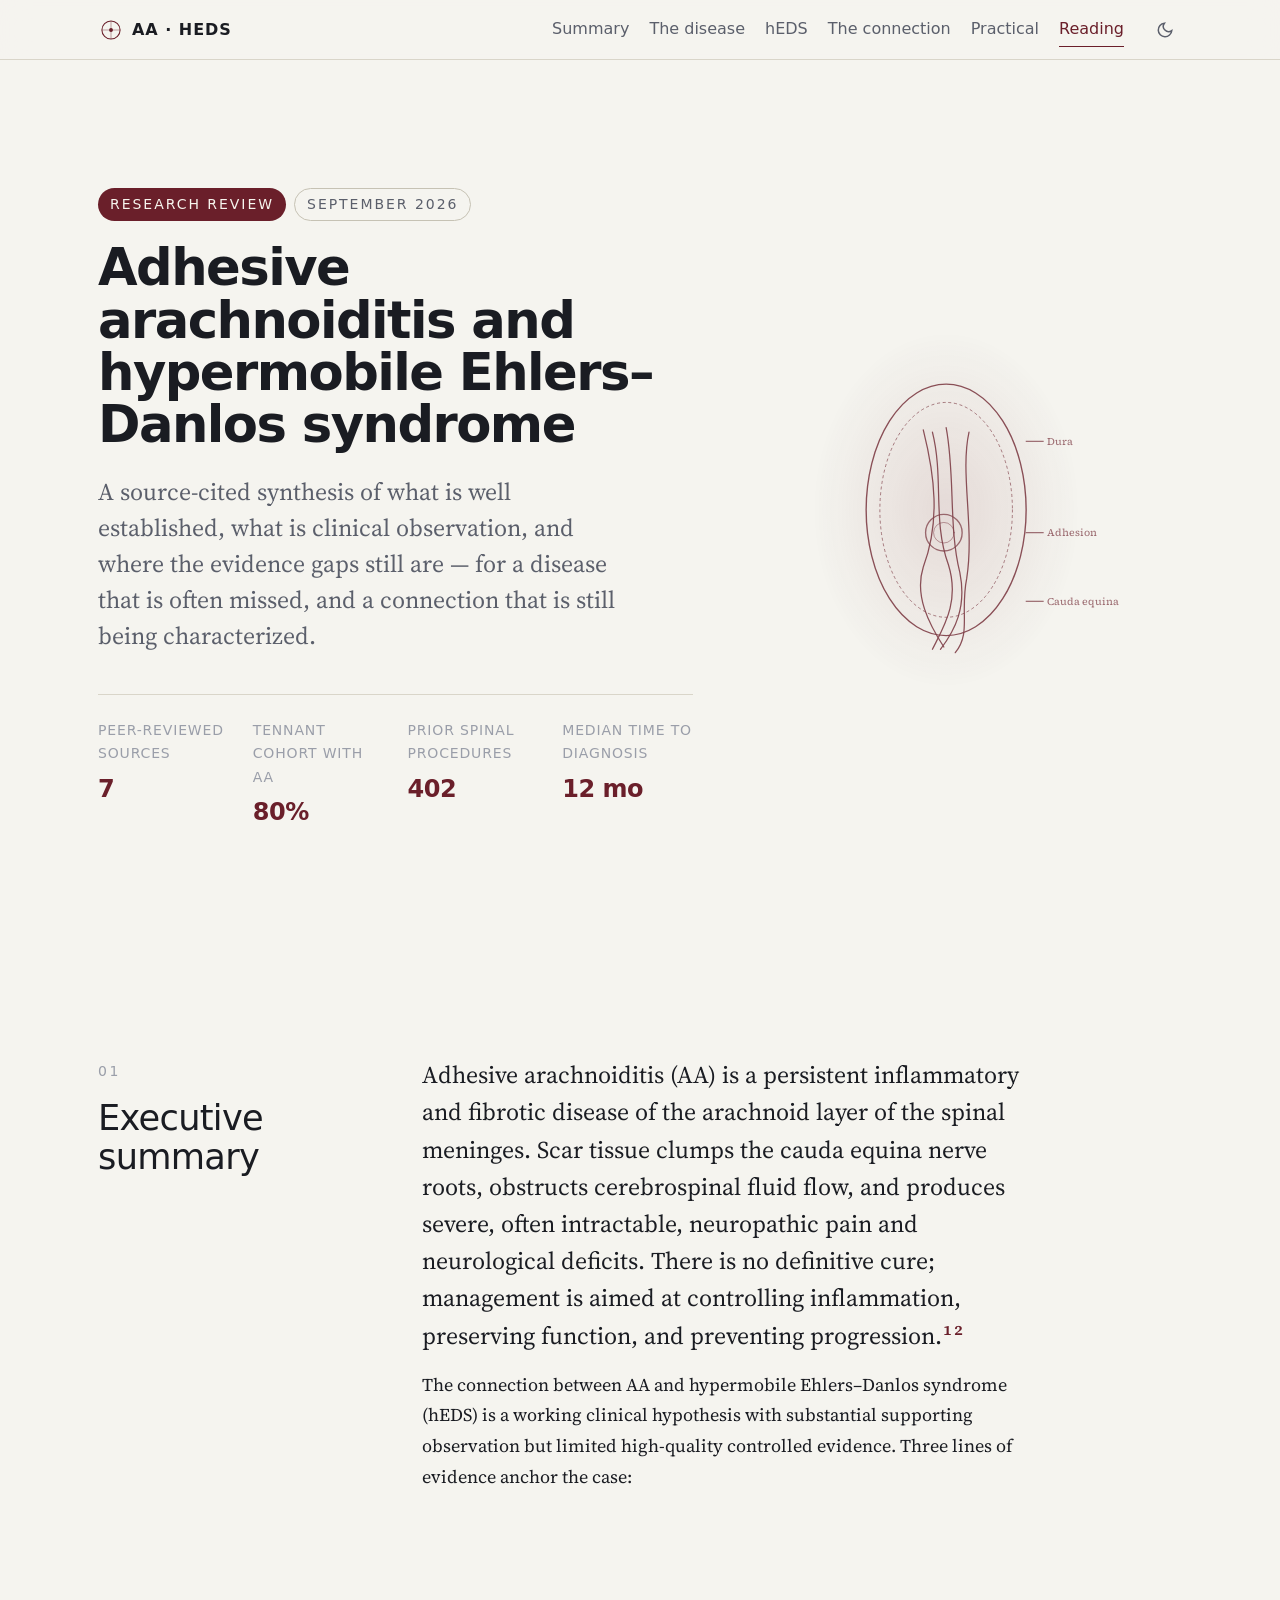
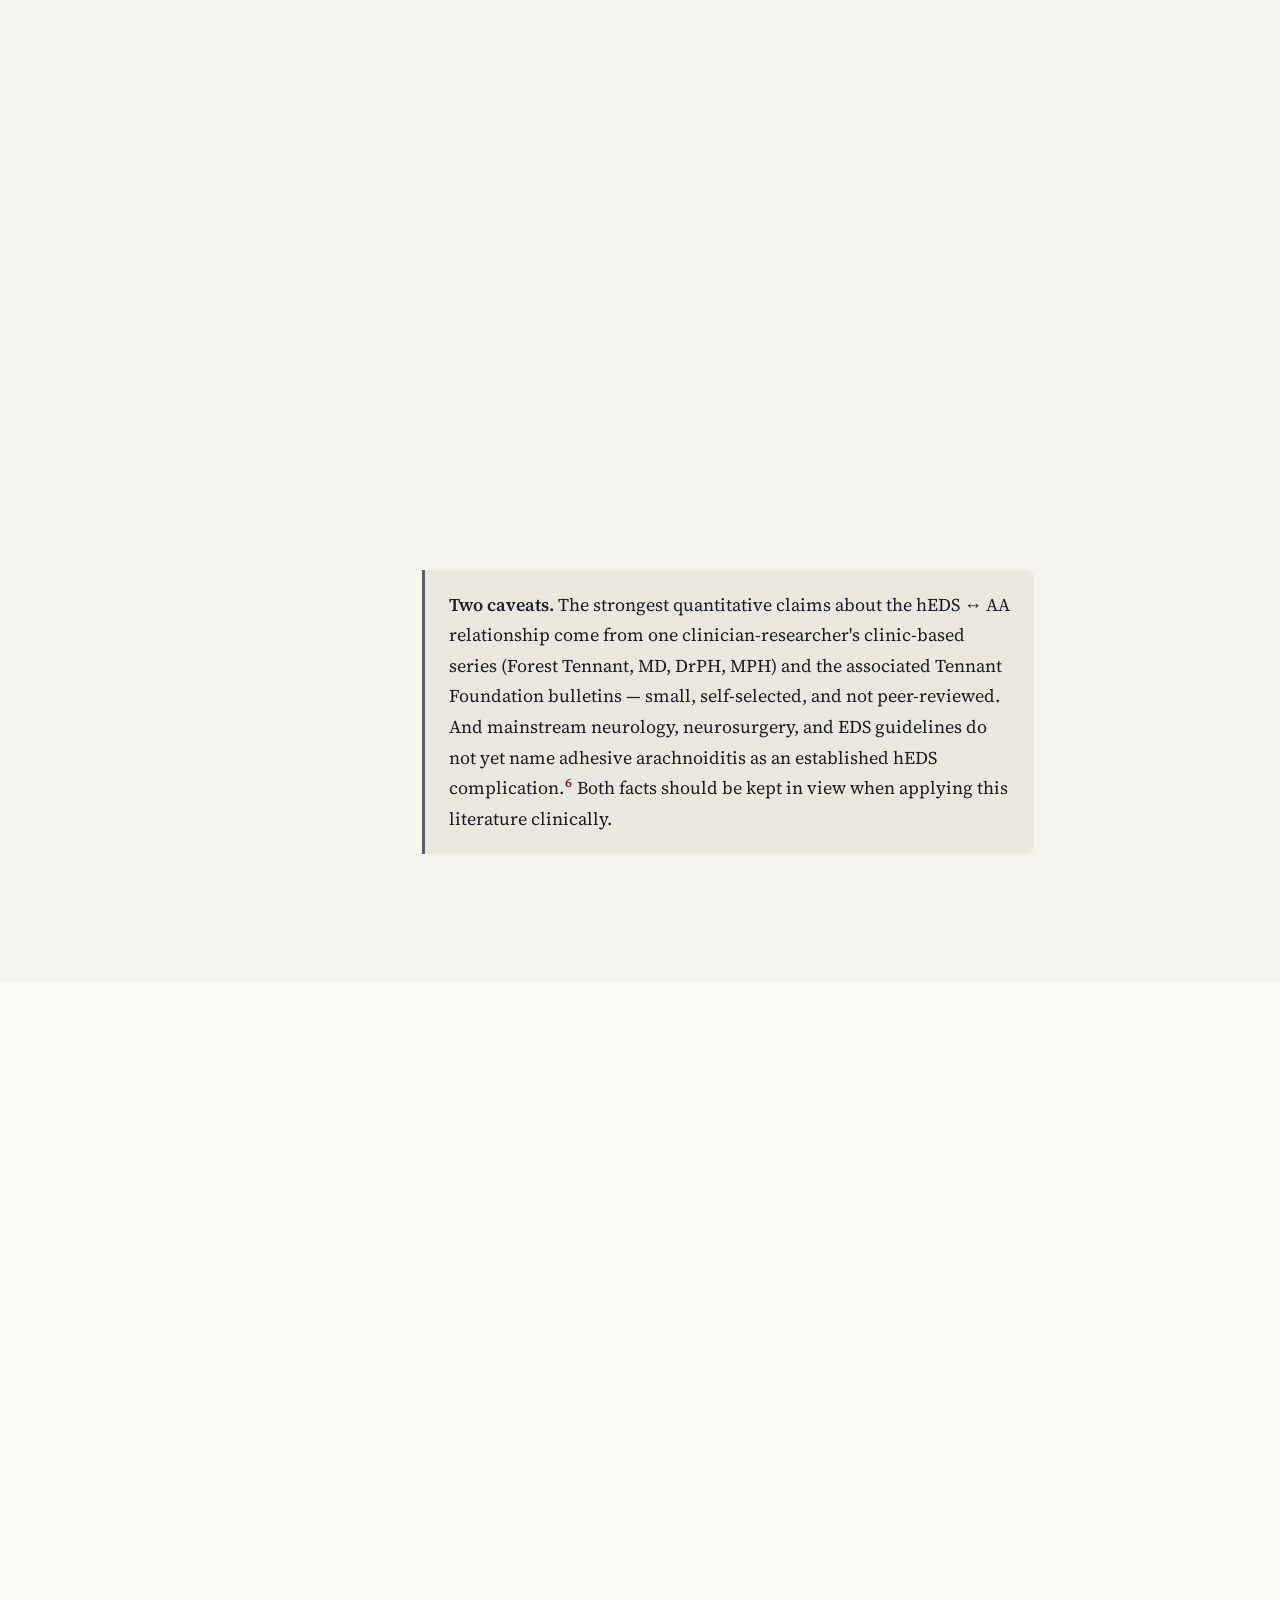
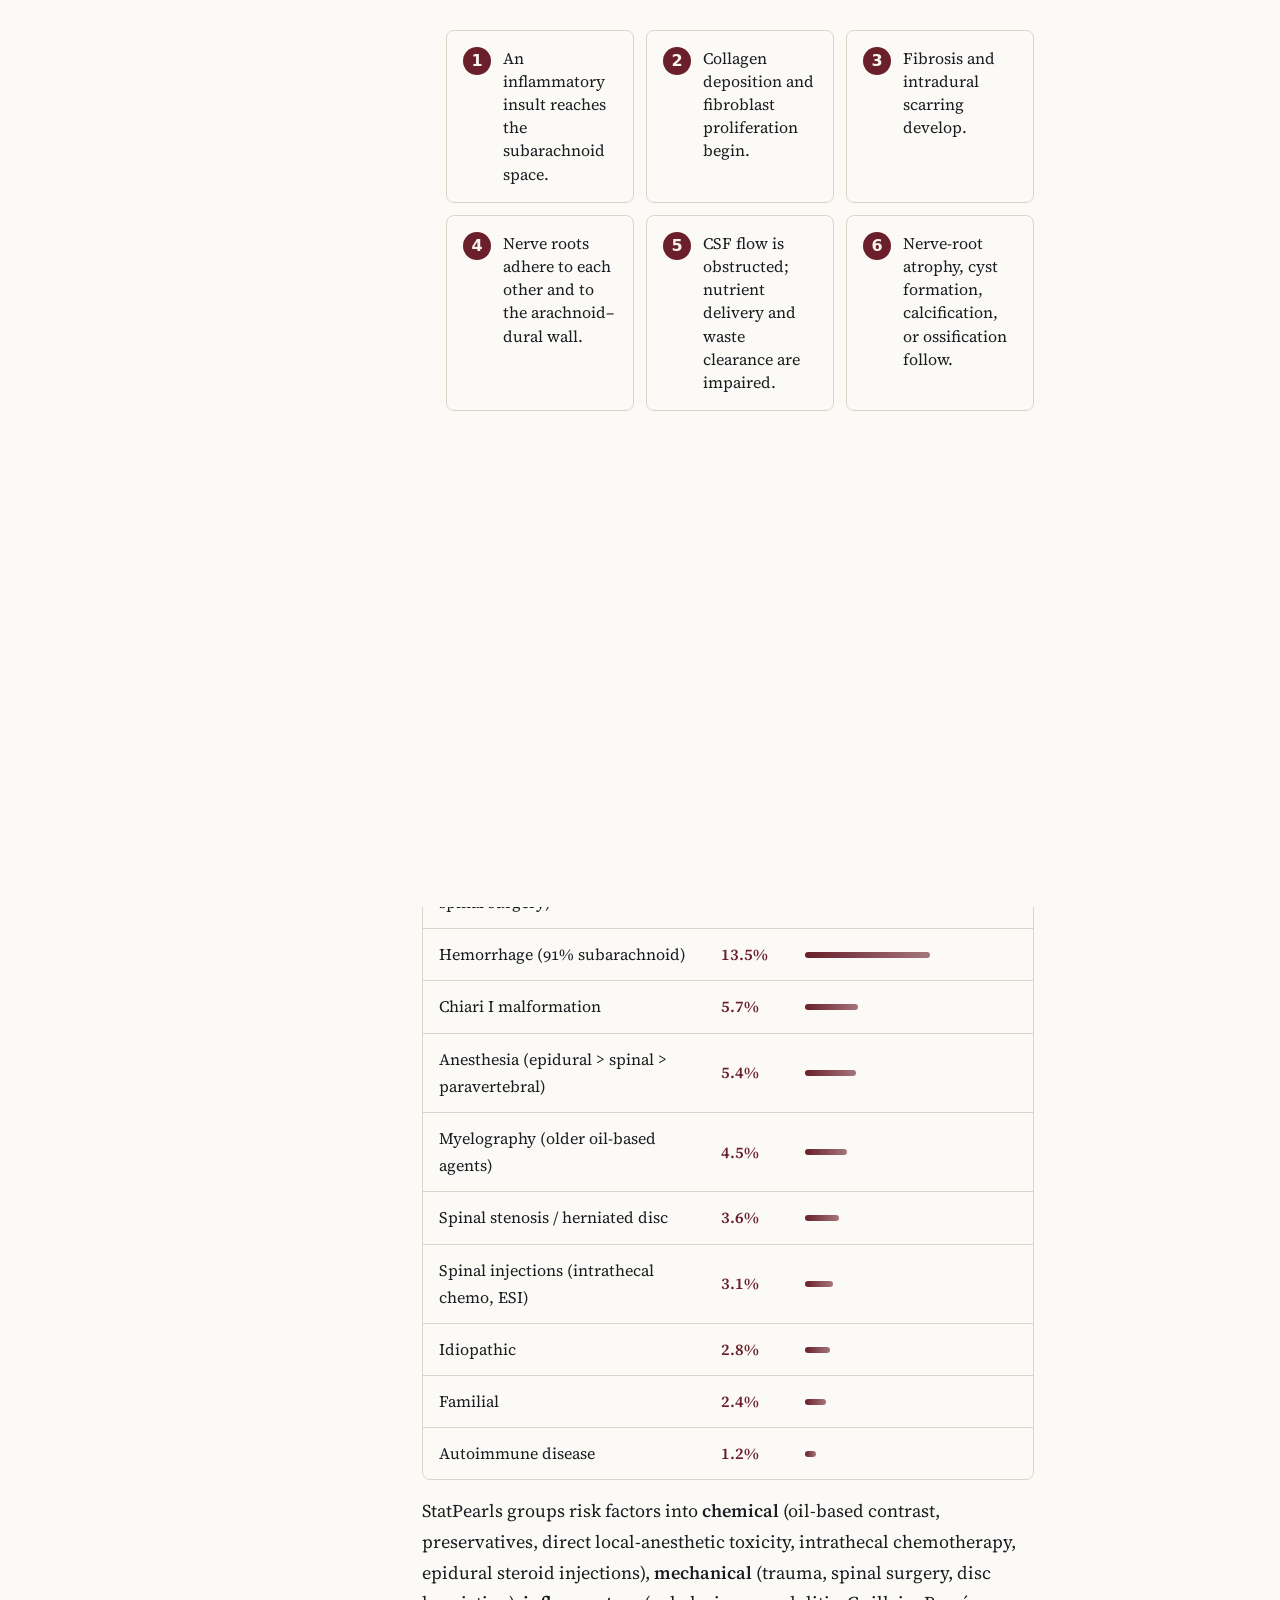
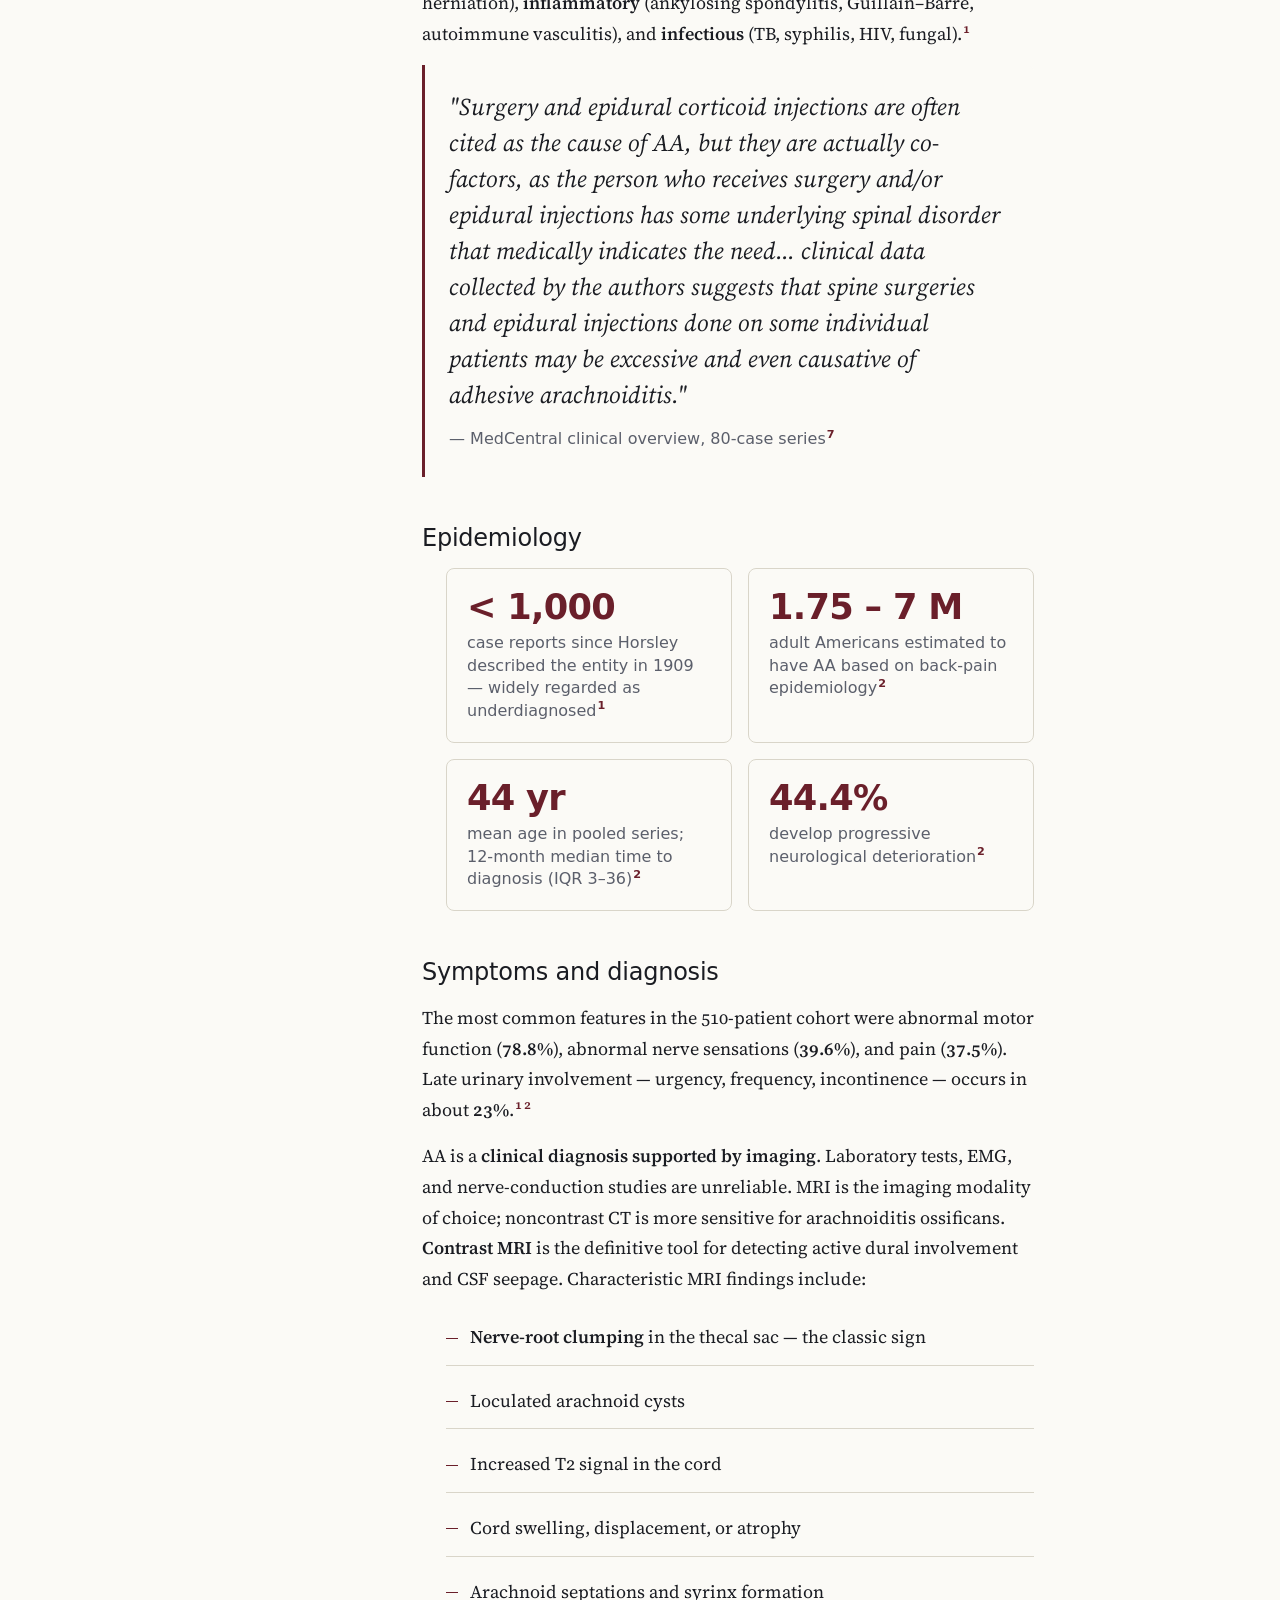
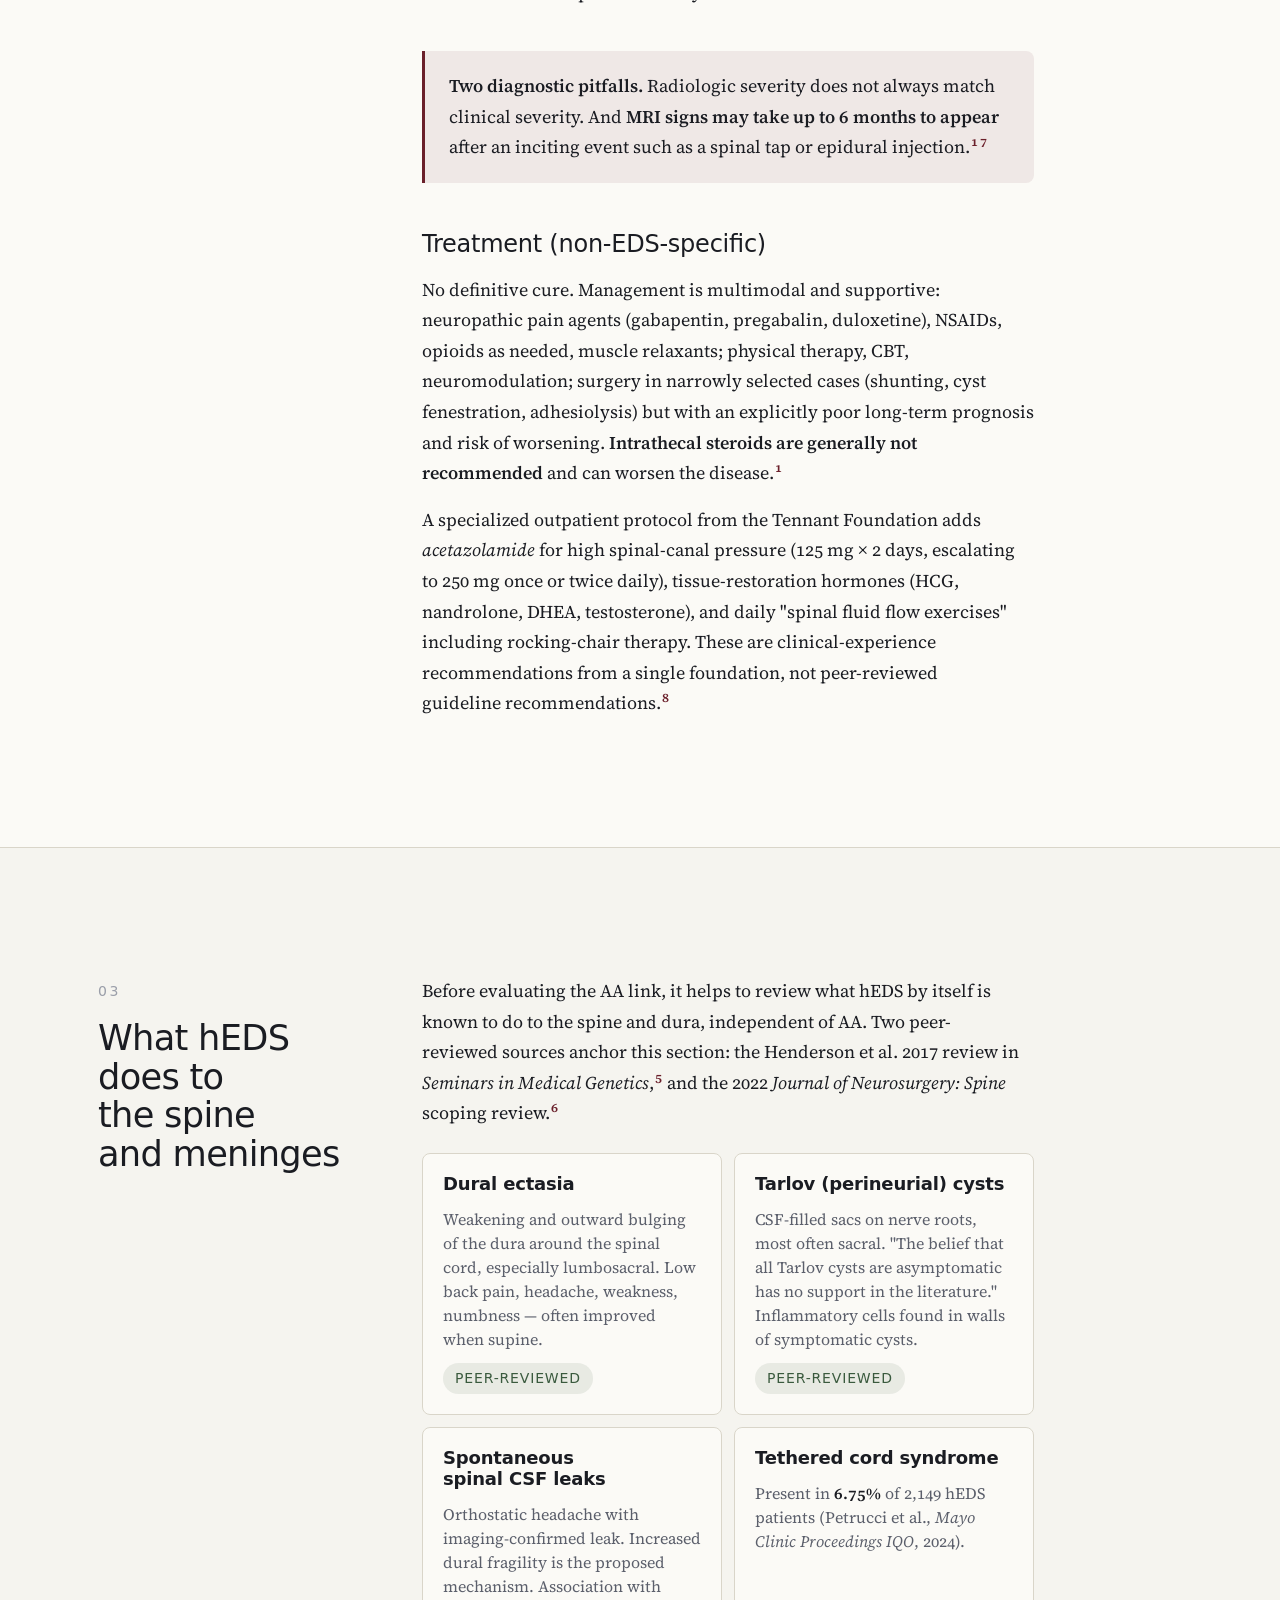
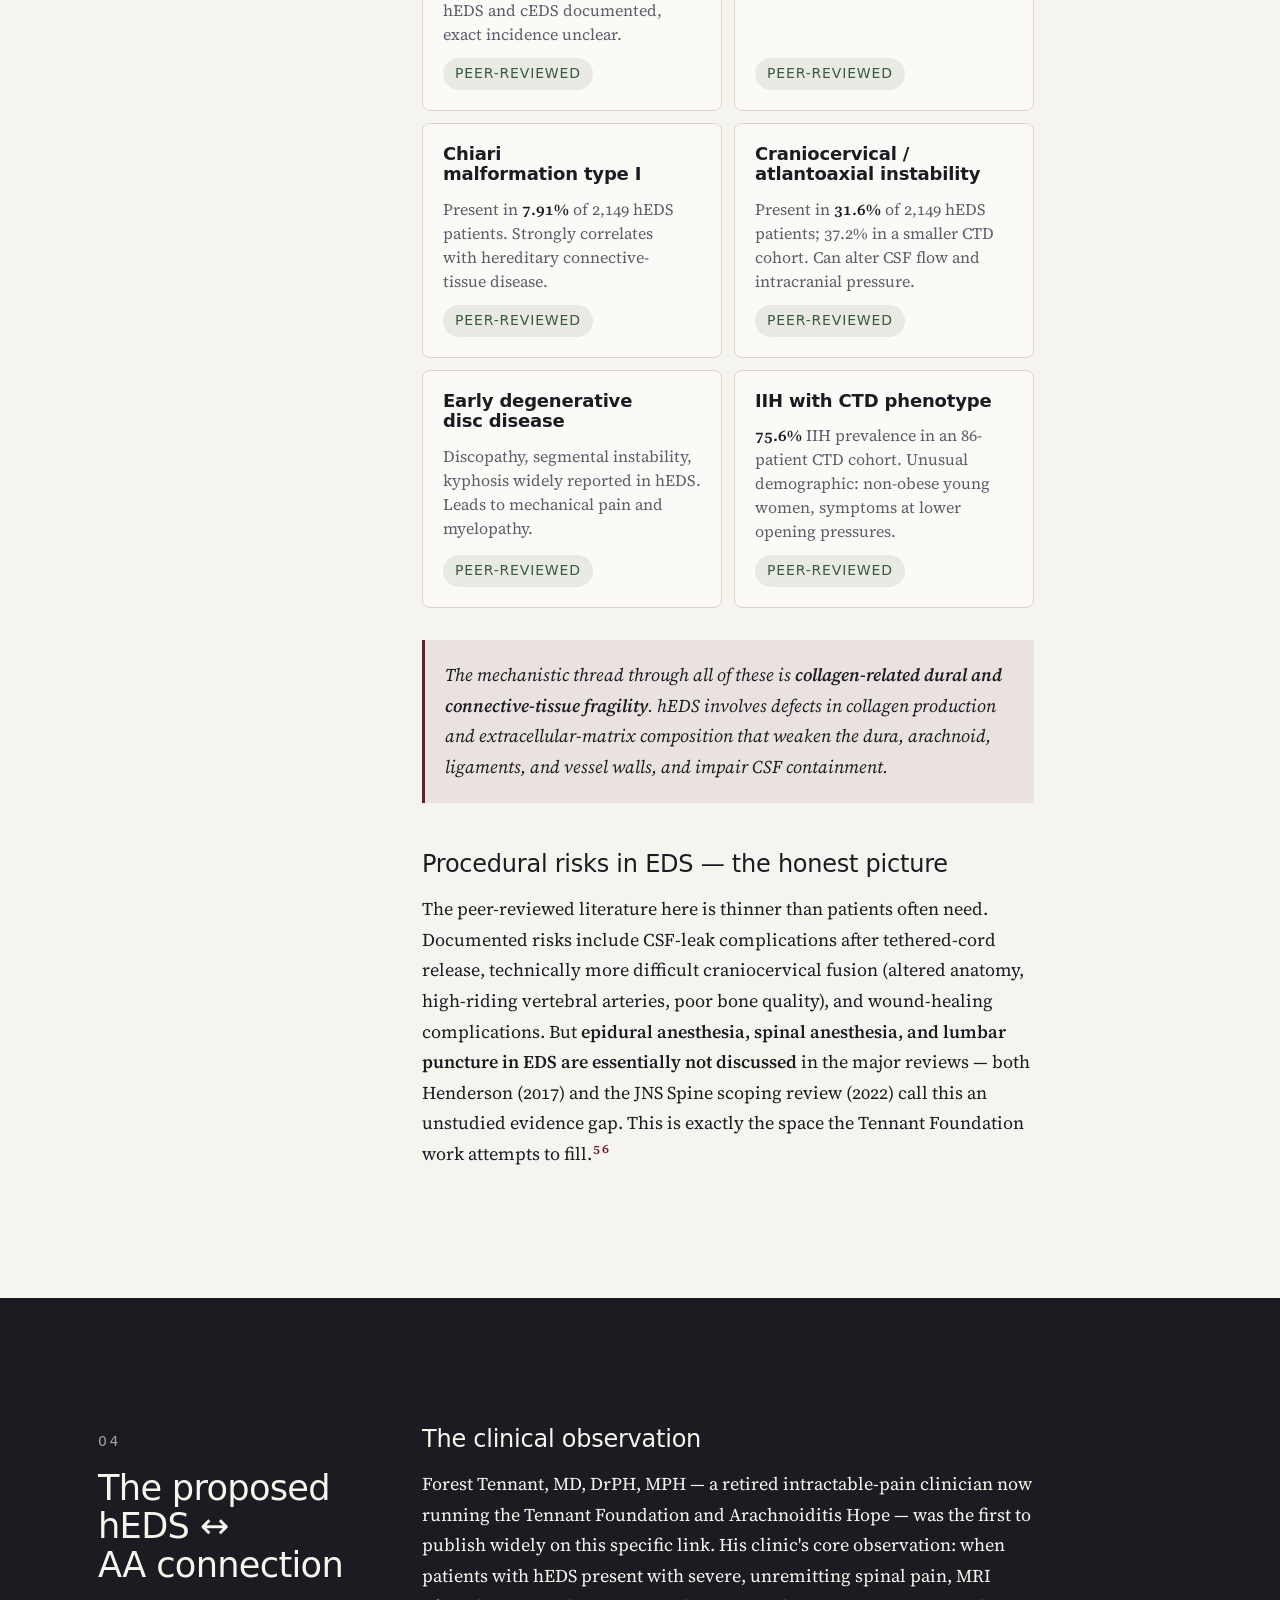
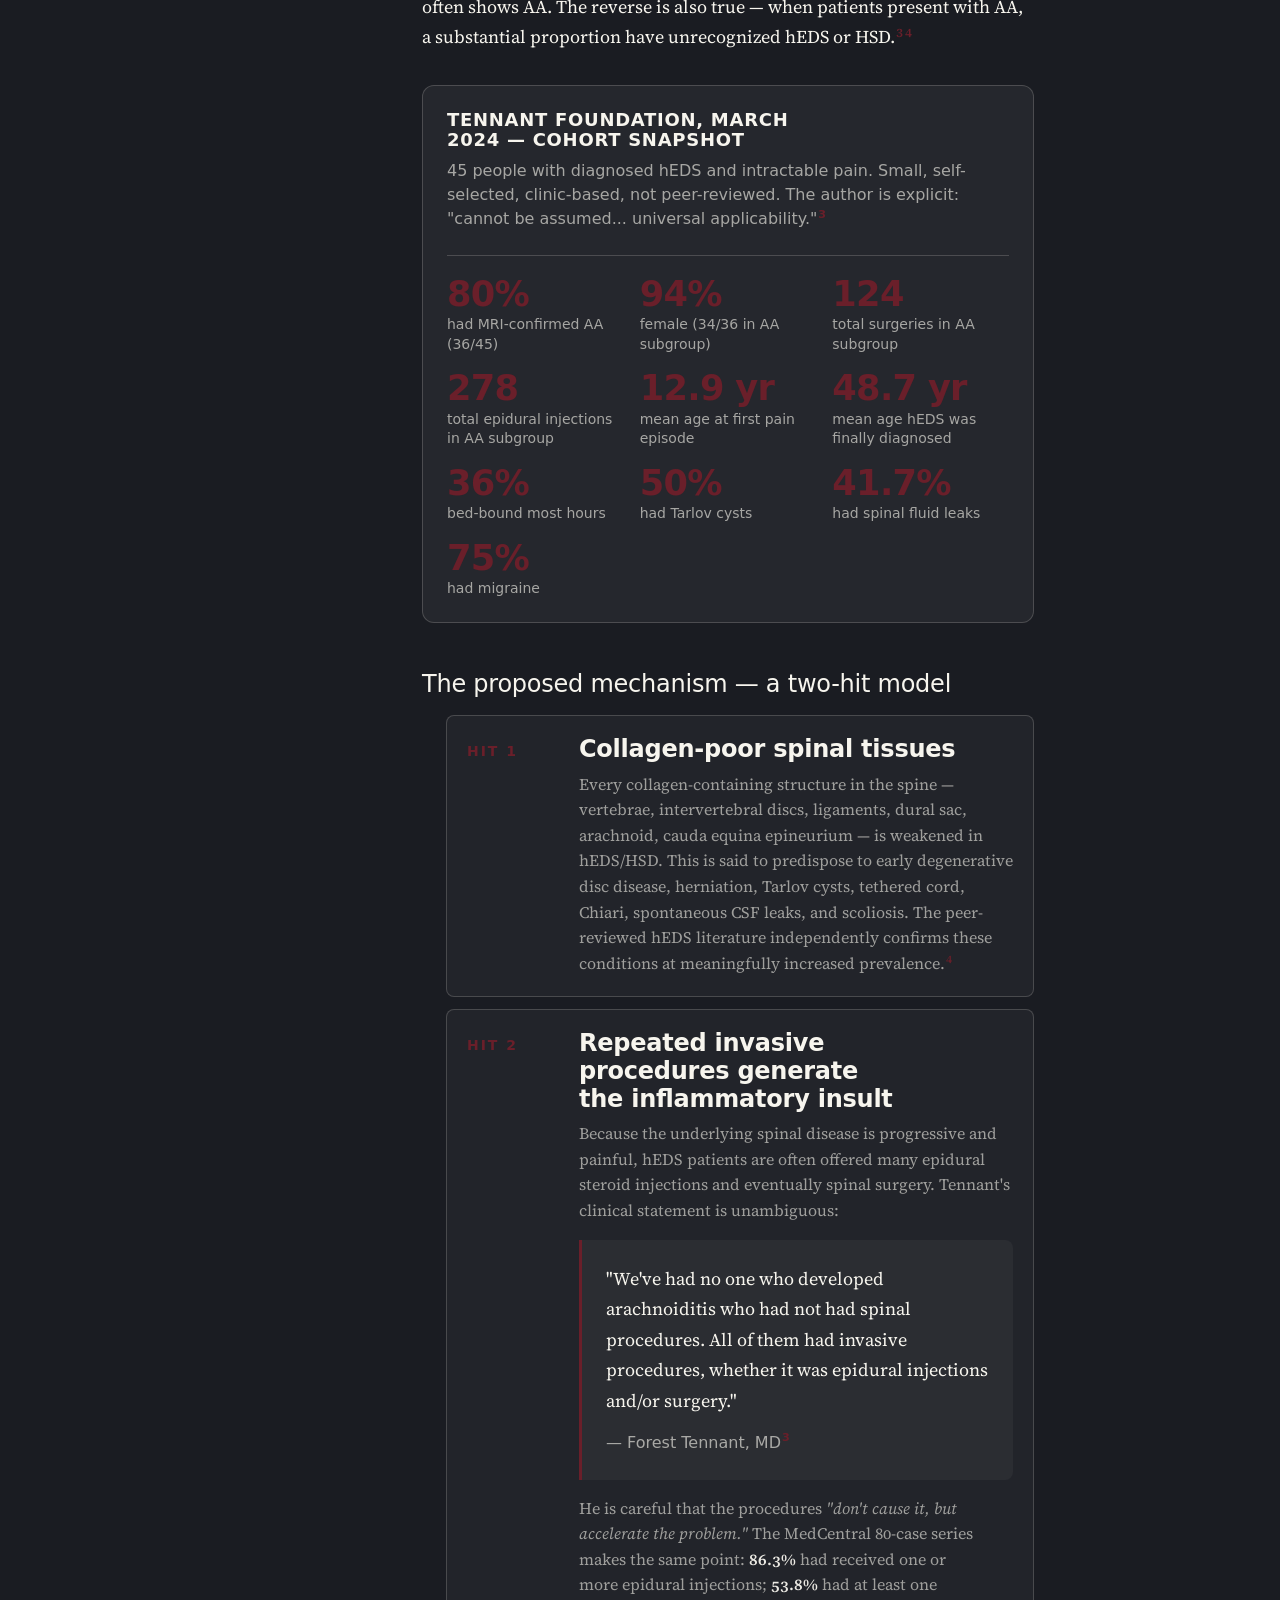
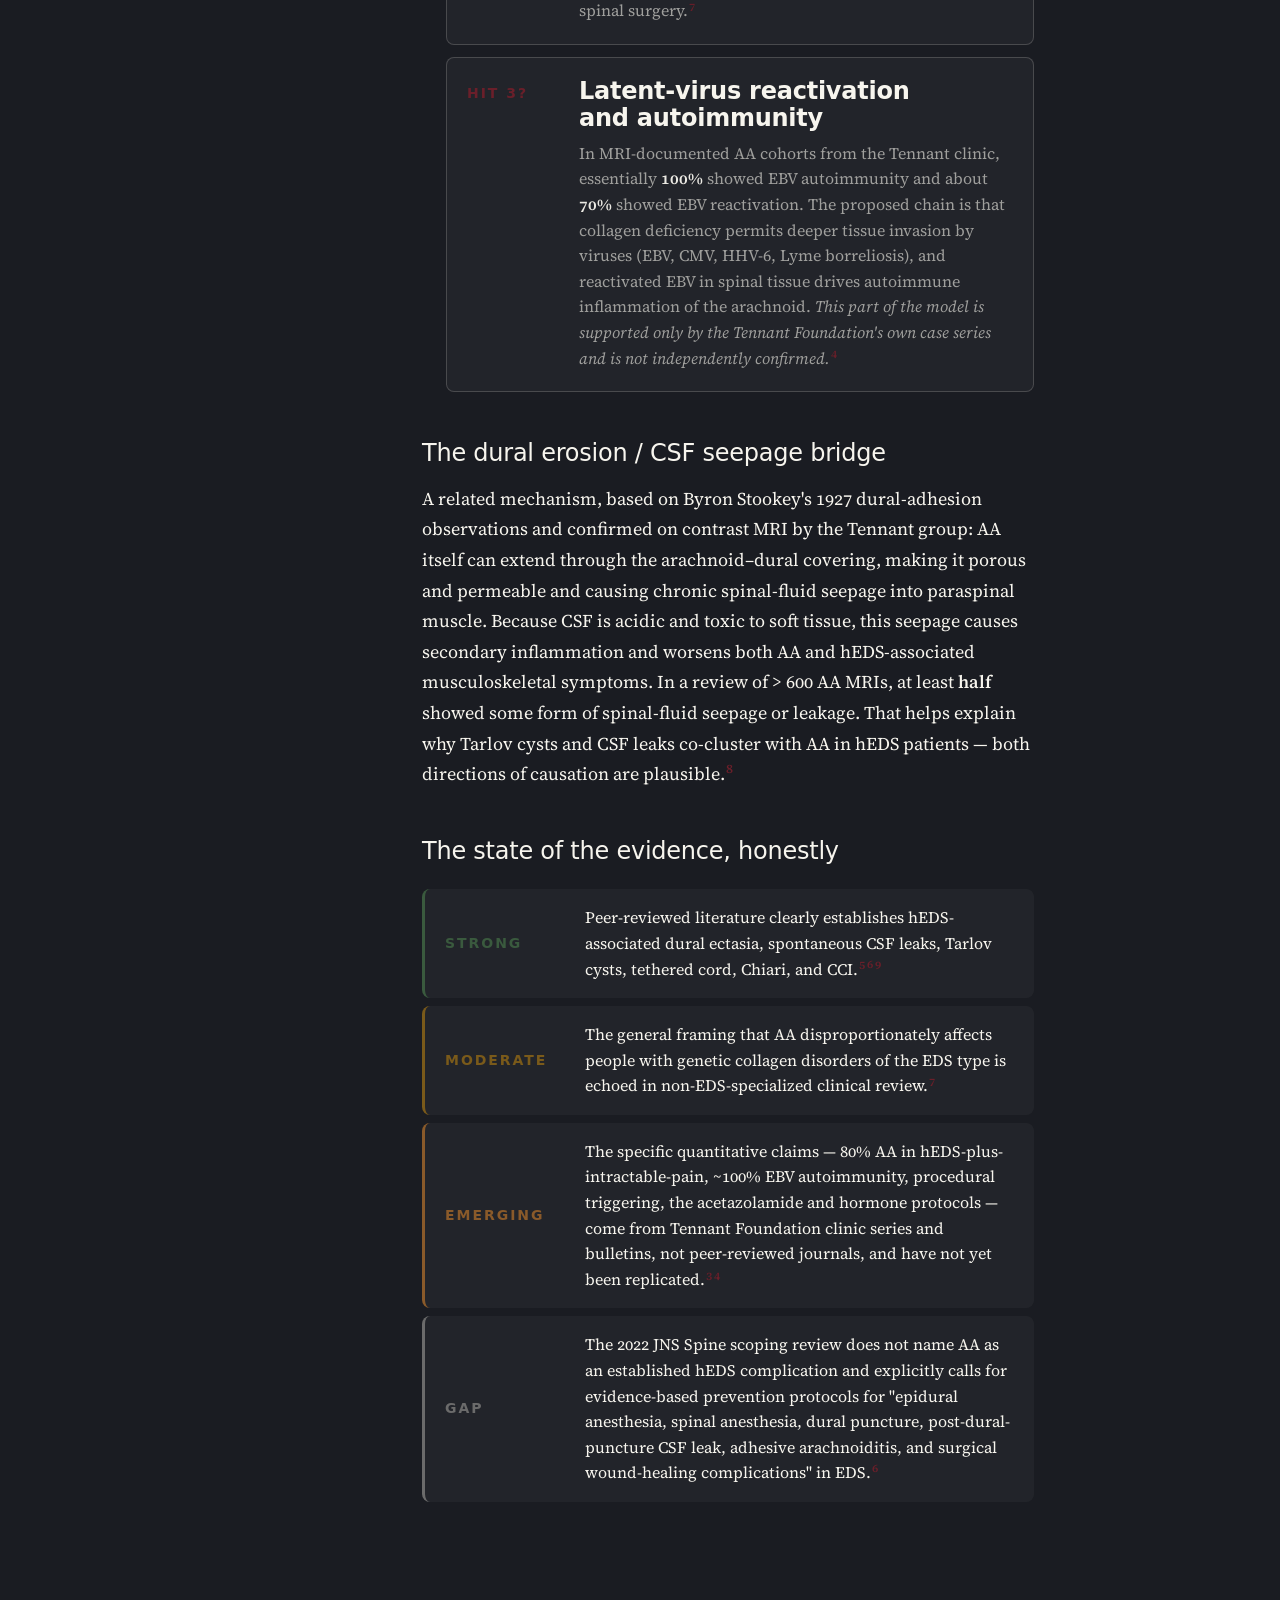
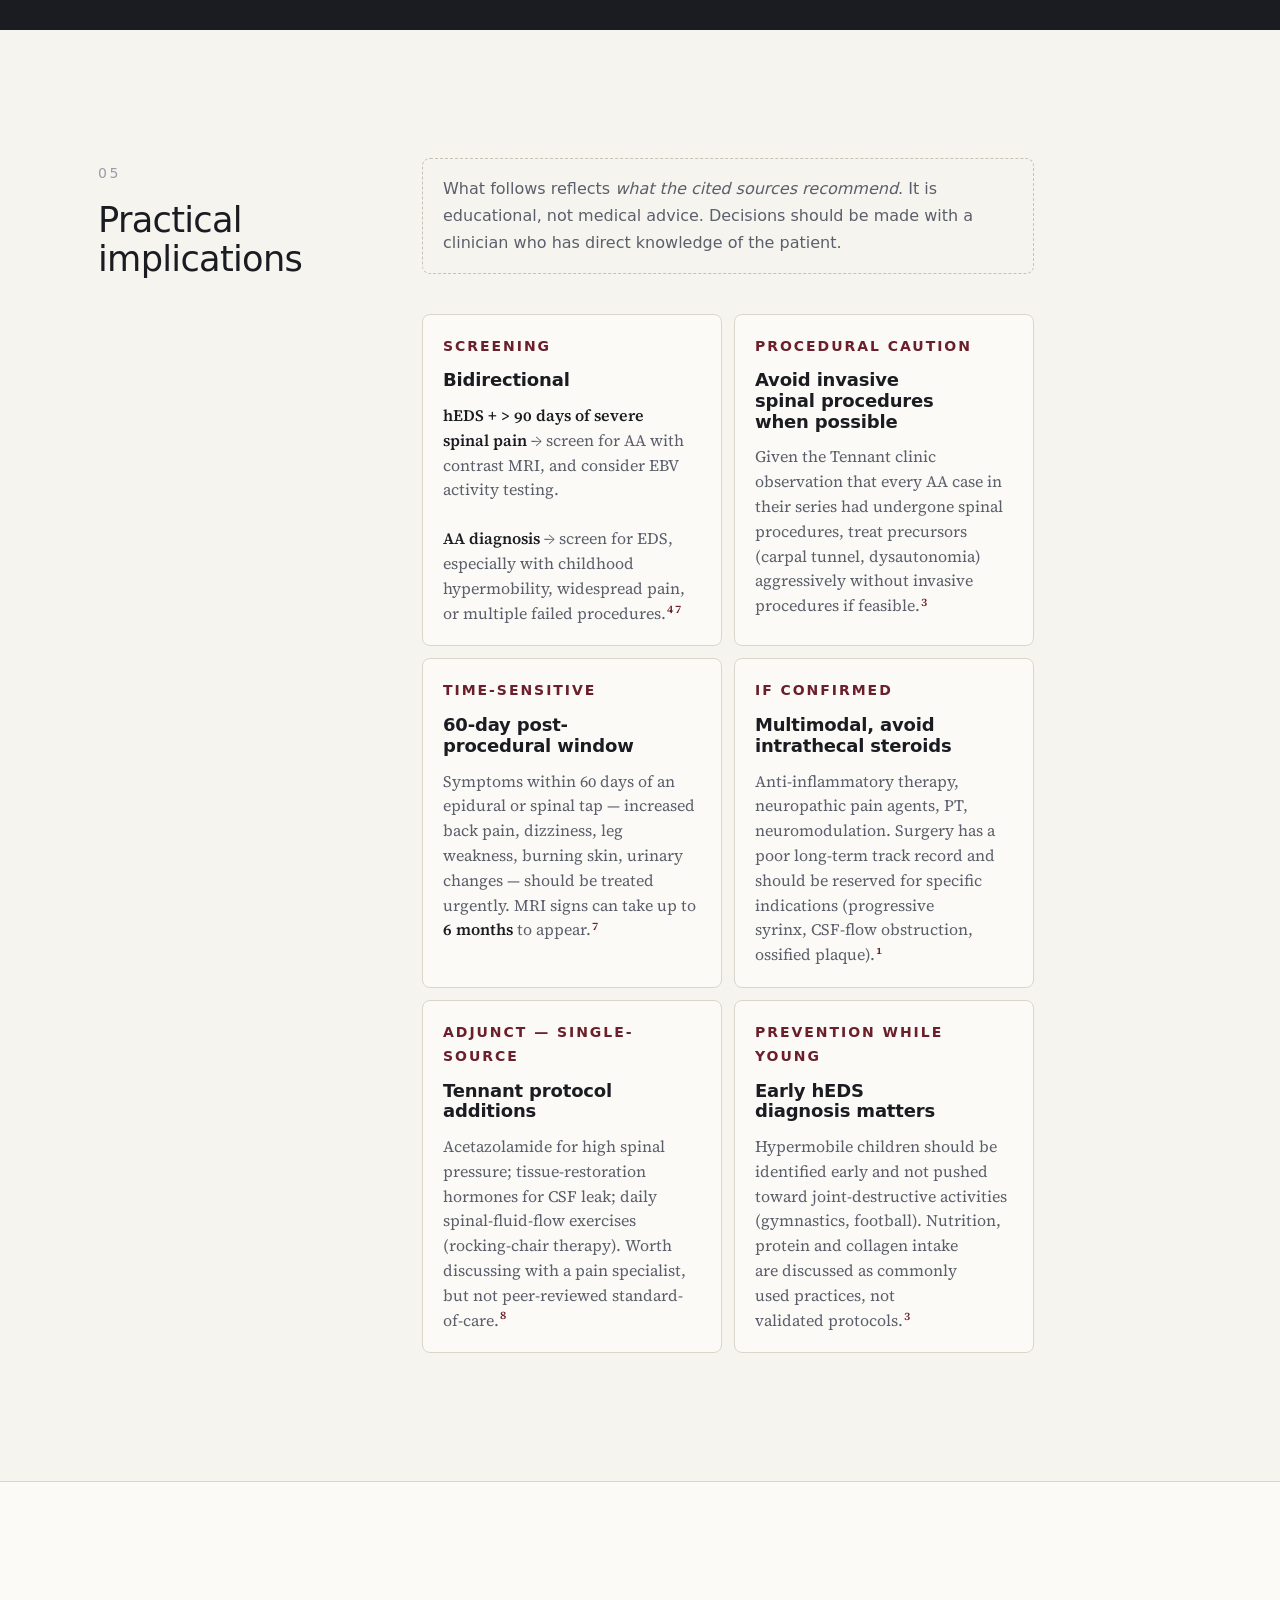
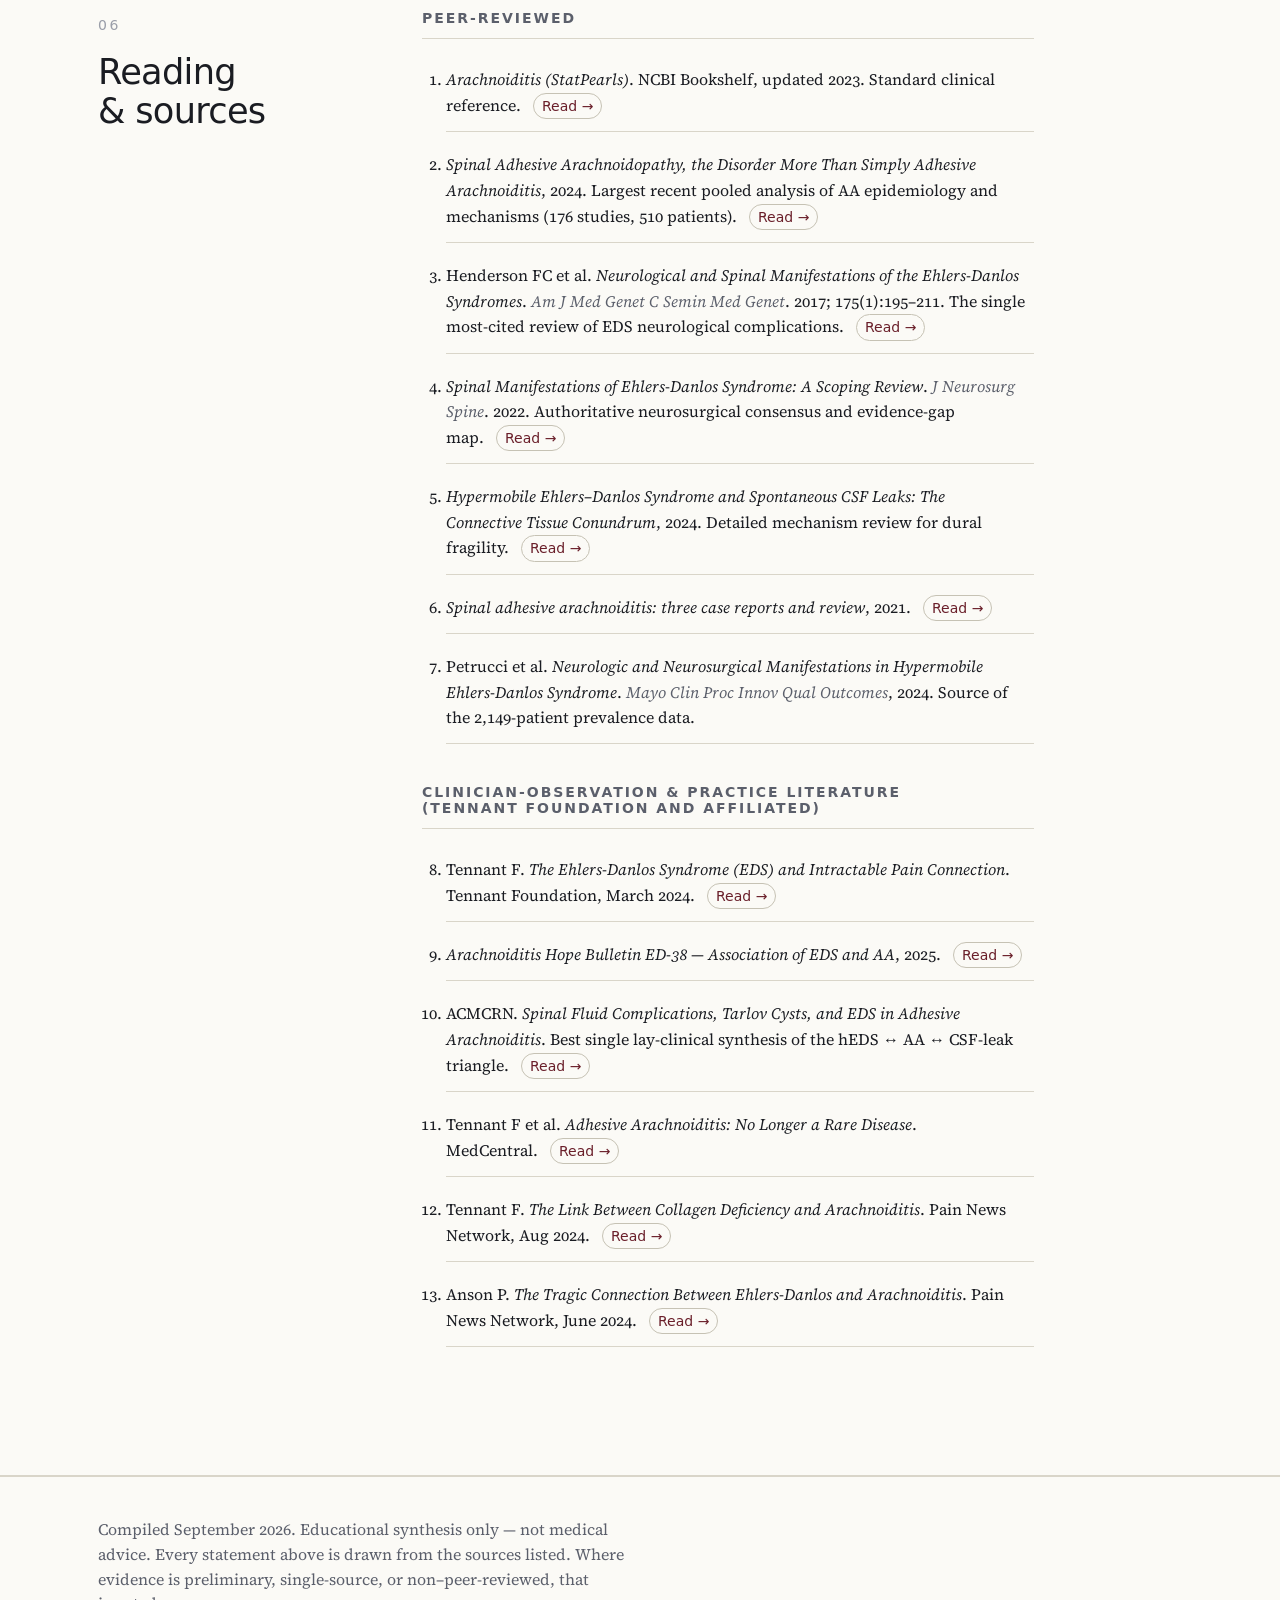
==== index.html @ 9ceca667 "fix hero SVG label clipping" ====
<!doctype html>
<html lang="en">
  <head>
    <meta charset="utf-8" />
    <meta name="viewport" content="width=device-width, initial-scale=1" />
    <title>Adhesive Arachnoiditis and Hypermobile EDS — A Research Review</title>
    <meta
      name="description"
      content="A comprehensive, source-cited review of adhesive arachnoiditis, its pathophysiology, and its proposed connection with hypermobile Ehlers–Danlos syndrome."
    />
    <meta property="og:title" content="Adhesive Arachnoiditis and hEDS: A Research Review" />
    <meta
      property="og:description"
      content="Where the evidence is strong, where it's clinical observation, and where the gaps still are."
    />
    <link rel="preconnect" href="https://api.fontshare.com" crossorigin />
    <link rel="preconnect" href="https://fonts.gstatic.com" crossorigin />
    <link
      rel="stylesheet"
      href="https://api.fontshare.com/v2/css?f[]=general-sans@400,500,600&f[]=cabinet-grotesk@500,700&display=swap"
    />
    <link
      rel="stylesheet"
      href="https://fonts.googleapis.com/css2?family=Source+Serif+4:opsz,wght@8..60,300;8..60,400;8..60,500;8..60,600&display=swap"
    />
    <link rel="stylesheet" href="./base.css" />
    <link rel="stylesheet" href="./style.css" />
    <link rel="icon" type="image/svg+xml" href="./favicon.svg" />
  </head>
  <body>
    <a href="#main" class="skip-link">Skip to content</a>

    <header class="site-header">
      <div class="site-header__inner">
        <a href="#top" class="logo" aria-label="Home">
          <svg viewBox="0 0 40 40" fill="none" stroke="currentColor" stroke-width="1.6" aria-hidden="true">
            <circle cx="20" cy="20" r="14" />
            <path d="M20 6 L20 34 M6 20 L34 20" opacity="0.4" />
            <circle cx="20" cy="20" r="3" fill="currentColor" stroke="none" />
          </svg>
          <span>AA · hEDS</span>
        </a>
        <nav aria-label="Section">
          <a href="#summary">Summary</a>
          <a href="#disease">The disease</a>
          <a href="#heds">hEDS</a>
          <a href="#connection">The connection</a>
          <a href="#practical">Practical</a>
          <a href="#reading">Reading</a>
        </nav>
        <button data-theme-toggle aria-label="Switch to dark mode" class="theme-toggle" type="button">
          <svg width="18" height="18" viewBox="0 0 24 24" fill="none" stroke="currentColor" stroke-width="2" aria-hidden="true">
            <path d="M21 12.79A9 9 0 1 1 11.21 3 7 7 0 0 0 21 12.79z" />
          </svg>
        </button>
      </div>
    </header>

    <main id="main">
      <!-- HERO -->
      <section id="top" class="hero">
        <div class="hero__inner">
          <div class="hero__meta">
            <span class="tag">Research review</span>
            <span class="tag tag--muted">September 2026</span>
          </div>
          <h1 class="hero__title">
            Adhesive arachnoiditis and hypermobile Ehlers–Danlos syndrome
          </h1>
          <p class="hero__lede">
            A source-cited synthesis of what is well established, what is clinical observation, and where the
            evidence gaps still are — for a disease that is often missed, and a connection that is still being
            characterized.
          </p>
          <dl class="hero__stats">
            <div>
              <dt>Peer-reviewed sources</dt>
              <dd>7</dd>
            </div>
            <div>
              <dt>Tennant cohort with AA</dt>
              <dd>80%</dd>
            </div>
            <div>
              <dt>Prior spinal procedures</dt>
              <dd>402</dd>
            </div>
            <div>
              <dt>Median time to diagnosis</dt>
              <dd>12 mo</dd>
            </div>
          </dl>
        </div>
        <div class="hero__aside" aria-hidden="true">
          <svg viewBox="0 0 280 320" class="hero__diagram">
            <!-- schematic spinal cord cross-section -->
            <defs>
              <radialGradient id="glow" cx="50%" cy="50%" r="50%">
                <stop offset="0%" stop-color="currentColor" stop-opacity="0.14" />
                <stop offset="100%" stop-color="currentColor" stop-opacity="0" />
              </radialGradient>
            </defs>
            <rect x="0" y="0" width="240" height="320" fill="url(#glow)" />
            <g stroke="currentColor" fill="none" stroke-linecap="round">
              <!-- dural sac -->
              <ellipse cx="120" cy="160" rx="70" ry="110" stroke-width="1.2" opacity="0.9" />
              <!-- arachnoid -->
              <ellipse cx="120" cy="160" rx="58" ry="94" stroke-width="0.8" stroke-dasharray="2 3" opacity="0.7" />
              <!-- clumped nerve roots -->
              <g stroke-width="1.1" opacity="0.9">
                <path d="M100 90 C 110 130 115 170 100 210 C 92 235 105 260 118 280" />
                <path d="M120 88 C 128 130 122 175 132 215 C 138 245 128 265 115 282" />
                <path d="M140 92 C 132 128 145 175 138 220 C 132 250 142 268 128 285" />
                <path d="M108 92 C 118 132 108 170 122 208 C 132 240 118 262 108 282" />
              </g>
              <!-- adhesion -->
              <circle cx="118" cy="180" r="16" stroke-width="1.2" opacity="0.75" />
              <circle cx="118" cy="180" r="9" stroke-width="0.8" opacity="0.55" />
              <!-- label lines -->
              <path d="M190 100 L 205 100" stroke-width="0.8" />
              <path d="M190 180 L 205 180" stroke-width="0.8" />
              <path d="M190 240 L 205 240" stroke-width="0.8" />
            </g>
            <g font-family="var(--font-body)" font-size="9" fill="currentColor" opacity="0.75">
              <text x="208" y="103">Dura</text>
              <text x="208" y="183">Adhesion</text>
              <text x="208" y="243">Cauda equina</text>
            </g>
          </svg>
        </div>
      </section>

      <!-- SECTION 1: SUMMARY -->
      <section id="summary" class="section">
        <div class="section__inner">
          <div class="section__lead">
            <span class="section__number">01</span>
            <h2 class="section__title">Executive summary</h2>
          </div>
          <div class="section__body prose">
            <p class="lede">
              Adhesive arachnoiditis (AA) is a persistent inflammatory and fibrotic disease of the arachnoid layer of
              the spinal meninges. Scar tissue clumps the cauda equina nerve roots, obstructs cerebrospinal fluid
              flow, and produces severe, often intractable, neuropathic pain and neurological deficits. There is no
              definitive cure; management is aimed at controlling inflammation, preserving function, and preventing
              progression.<sup><a href="#ref-1">1</a></sup><sup><a href="#ref-2">2</a></sup>
            </p>

            <p>
              The connection between AA and hypermobile Ehlers–Danlos syndrome (hEDS) is a working clinical
              hypothesis with substantial supporting observation but limited high-quality controlled evidence. Three
              lines of evidence anchor the case:
            </p>

            <ol class="key-findings">
              <li>
                <strong>Tennant Foundation 2024 clinic study.</strong> Of 45 people with diagnosed hEDS and
                intractable pain, <strong>80% (36/45)</strong> had MRI-documented adhesive arachnoiditis. That AA
                subgroup had collectively undergone <strong>124 surgeries and 278 epidural injections</strong>.
                <sup><a href="#ref-3">3</a></sup>
              </li>
              <li>
                <strong>Tennant Foundation MRI series.</strong> In their broader review of MRI-documented AA cases,
                <strong>essentially 100%</strong> had EBV autoimmunity and <strong>~70%</strong> showed EBV
                reactivation. About <strong>half</strong> of the AA patients they saw did not know they had
                hEDS/HSD.<sup><a href="#ref-4">4</a></sup>
              </li>
              <li>
                <strong>Peer-reviewed neurosurgical reviews.</strong> hEDS is independently associated with dural
                ectasia, Tarlov cysts, spontaneous CSF leaks, tethered cord, Chiari I, and craniocervical
                instability — with <em>increased dural fragility</em> as the shared proposed mechanism. These
                reviews, however, do not name adhesive arachnoiditis as an established hEDS
                complication.<sup><a href="#ref-5">5</a></sup><sup><a href="#ref-6">6</a></sup>
              </li>
            </ol>

            <div class="callout">
              <p>
                <strong>Two caveats.</strong> The strongest quantitative claims about the hEDS ↔ AA relationship come
                from one clinician-researcher's clinic-based series (Forest Tennant, MD, DrPH, MPH) and the associated
                Tennant Foundation bulletins — small, self-selected, and not peer-reviewed. And mainstream neurology,
                neurosurgery, and EDS guidelines do not yet name adhesive arachnoiditis as an established hEDS
                complication.<sup><a href="#ref-6">6</a></sup> Both facts should be kept in view when applying this
                literature clinically.
              </p>
            </div>
          </div>
        </div>
      </section>

      <!-- SECTION 2: THE DISEASE -->
      <section id="disease" class="section section--tinted">
        <div class="section__inner">
          <div class="section__lead">
            <span class="section__number">02</span>
            <h2 class="section__title">What adhesive arachnoiditis is</h2>
          </div>
          <div class="section__body prose">
            <h3>Definition and architecture</h3>
            <p>
              Arachnoiditis is a chronic inflammation of the arachnoid mater and subarachnoid space, most often in the
              spinal cord. Its severe fibrotic form — <strong>adhesive arachnoiditis</strong> — is characterized by
              leptomeningeal thickening, dural adhesions, scar-tissue formation, and clumping of the cauda equina nerve
              roots. Scar tissue encapsulates the nerve roots, impedes CSF flow, and can progress to chronic adhesive
              arachnoiditis, <em>arachnoiditis ossificans</em> (ossification of the arachnoid, a rare end-stage form),
              and secondary syringomyelia.<sup><a href="#ref-1">1</a></sup>
            </p>
            <p>
              A 2024 scoping review of 176 studies and 510 patients — which proposes renaming the broader entity
              <strong>spinal adhesive arachnoidopathy (SAA)</strong> — found that AA is the dominant pathological form
              (<strong>80.8%</strong> of SAA cases) and the form most likely to produce secondary syringomyelia
              (<strong>39.3%</strong>).<sup><a href="#ref-2">2</a></sup>
            </p>

            <h3>Pathophysiology in six steps</h3>
            <ol class="pathway">
              <li>
                <span class="pathway__num">1</span>
                <span class="pathway__text">An inflammatory insult reaches the subarachnoid space.</span>
              </li>
              <li>
                <span class="pathway__num">2</span>
                <span class="pathway__text">Collagen deposition and fibroblast proliferation begin.</span>
              </li>
              <li>
                <span class="pathway__num">3</span>
                <span class="pathway__text">Fibrosis and intradural scarring develop.</span>
              </li>
              <li>
                <span class="pathway__num">4</span>
                <span class="pathway__text">Nerve roots adhere to each other and to the arachnoid–dural wall.</span>
              </li>
              <li>
                <span class="pathway__num">5</span>
                <span class="pathway__text">CSF flow is obstructed; nutrient delivery and waste clearance are impaired.</span>
              </li>
              <li>
                <span class="pathway__num">6</span>
                <span class="pathway__text">Nerve-root atrophy, cyst formation, calcification, or ossification follow.</span>
              </li>
            </ol>

            <h3>Causes and risk factors</h3>
            <p>
              The etiology is heterogeneous. In the 510-patient pooled review, the frequency distribution was:
            </p>
            <div class="table-wrap">
              <table class="data-table">
                <caption>Etiology of spinal adhesive arachnoidopathy across 510 patients<sup><a href="#ref-2">2</a></sup></caption>
                <thead>
                  <tr>
                    <th scope="col">Etiology</th>
                    <th scope="col">Share</th>
                    <th scope="col" class="bar-col">Distribution</th>
                  </tr>
                </thead>
                <tbody>
                  <tr><td>Trauma</td><td>22.7%</td><td class="bar-col"><span class="bar" style="--w:100%"></span></td></tr>
                  <tr><td>Infection (mostly bacterial meningitis, esp. tuberculous)</td><td>17.7%</td><td class="bar-col"><span class="bar" style="--w:78%"></span></td></tr>
                  <tr><td>Surgery (67.7% of these were spinal surgery)</td><td>15.4%</td><td class="bar-col"><span class="bar" style="--w:68%"></span></td></tr>
                  <tr><td>Hemorrhage (91% subarachnoid)</td><td>13.5%</td><td class="bar-col"><span class="bar" style="--w:59%"></span></td></tr>
                  <tr><td>Chiari I malformation</td><td>5.7%</td><td class="bar-col"><span class="bar" style="--w:25%"></span></td></tr>
                  <tr><td>Anesthesia (epidural &gt; spinal &gt; paravertebral)</td><td>5.4%</td><td class="bar-col"><span class="bar" style="--w:24%"></span></td></tr>
                  <tr><td>Myelography (older oil-based agents)</td><td>4.5%</td><td class="bar-col"><span class="bar" style="--w:20%"></span></td></tr>
                  <tr><td>Spinal stenosis / herniated disc</td><td>3.6%</td><td class="bar-col"><span class="bar" style="--w:16%"></span></td></tr>
                  <tr><td>Spinal injections (intrathecal chemo, ESI)</td><td>3.1%</td><td class="bar-col"><span class="bar" style="--w:13%"></span></td></tr>
                  <tr><td>Idiopathic</td><td>2.8%</td><td class="bar-col"><span class="bar" style="--w:12%"></span></td></tr>
                  <tr><td>Familial</td><td>2.4%</td><td class="bar-col"><span class="bar" style="--w:10%"></span></td></tr>
                  <tr><td>Autoimmune disease</td><td>1.2%</td><td class="bar-col"><span class="bar" style="--w:5%"></span></td></tr>
                </tbody>
              </table>
            </div>

            <p>
              StatPearls groups risk factors into <strong>chemical</strong> (oil-based contrast, preservatives, direct
              local-anesthetic toxicity, intrathecal chemotherapy, epidural steroid injections),
              <strong>mechanical</strong> (trauma, spinal surgery, disc herniation), <strong>inflammatory</strong>
              (ankylosing spondylitis, Guillain–Barré, autoimmune vasculitis), and <strong>infectious</strong>
              (TB, syphilis, HIV, fungal).<sup><a href="#ref-1">1</a></sup>
            </p>

            <blockquote>
              <p>
                "Surgery and epidural corticoid injections are often cited as the cause of AA, but they are actually
                co-factors, as the person who receives surgery and/or epidural injections has some underlying spinal
                disorder that medically indicates the need... clinical data collected by the authors suggests that
                spine surgeries and epidural injections done on some individual patients may be excessive and even
                causative of adhesive arachnoiditis."
              </p>
              <cite>— MedCentral clinical overview, 80-case series<sup><a href="#ref-7">7</a></sup></cite>
            </blockquote>

            <h3>Epidemiology</h3>
            <ul class="stat-grid">
              <li>
                <span class="stat-grid__value">&lt; 1,000</span>
                <span class="stat-grid__label">case reports since Horsley described the entity in 1909 — widely regarded as underdiagnosed<sup><a href="#ref-1">1</a></sup></span>
              </li>
              <li>
                <span class="stat-grid__value">1.75 – 7 M</span>
                <span class="stat-grid__label">adult Americans estimated to have AA based on back-pain epidemiology<sup><a href="#ref-2">2</a></sup></span>
              </li>
              <li>
                <span class="stat-grid__value">44 yr</span>
                <span class="stat-grid__label">mean age in pooled series; 12-month median time to diagnosis (IQR 3–36)<sup><a href="#ref-2">2</a></sup></span>
              </li>
              <li>
                <span class="stat-grid__value">44.4%</span>
                <span class="stat-grid__label">develop progressive neurological deterioration<sup><a href="#ref-2">2</a></sup></span>
              </li>
            </ul>

            <h3>Symptoms and diagnosis</h3>
            <p>
              The most common features in the 510-patient cohort were abnormal motor function (<strong>78.8%</strong>),
              abnormal nerve sensations (<strong>39.6%</strong>), and pain (<strong>37.5%</strong>). Late urinary
              involvement — urgency, frequency, incontinence — occurs in about
              <strong>23%</strong>.<sup><a href="#ref-1">1</a></sup><sup><a href="#ref-2">2</a></sup>
            </p>
            <p>
              AA is a <strong>clinical diagnosis supported by imaging</strong>. Laboratory tests, EMG, and
              nerve-conduction studies are unreliable. MRI is the imaging modality of choice; noncontrast CT is more
              sensitive for arachnoiditis ossificans. <strong>Contrast MRI</strong> is the definitive tool for
              detecting active dural involvement and CSF seepage. Characteristic MRI findings include:
            </p>
            <ul class="signs">
              <li><strong>Nerve-root clumping</strong> in the thecal sac — the classic sign</li>
              <li>Loculated arachnoid cysts</li>
              <li>Increased T2 signal in the cord</li>
              <li>Cord swelling, displacement, or atrophy</li>
              <li>Arachnoid septations and syrinx formation</li>
            </ul>
            <div class="callout callout--warn">
              <p>
                <strong>Two diagnostic pitfalls.</strong> Radiologic severity does not always match clinical severity.
                And <strong>MRI signs may take up to 6 months to appear</strong> after an inciting event such as a
                spinal tap or epidural injection.<sup><a href="#ref-1">1</a></sup><sup><a href="#ref-7">7</a></sup>
              </p>
            </div>

            <h3>Treatment (non-EDS-specific)</h3>
            <p>
              No definitive cure. Management is multimodal and supportive: neuropathic pain agents (gabapentin,
              pregabalin, duloxetine), NSAIDs, opioids as needed, muscle relaxants; physical therapy, CBT,
              neuromodulation; surgery in narrowly selected cases (shunting, cyst fenestration, adhesiolysis) but with
              an explicitly poor long-term prognosis and risk of worsening.
              <strong>Intrathecal steroids are generally not recommended</strong> and can worsen the
              disease.<sup><a href="#ref-1">1</a></sup>
            </p>
            <p>
              A specialized outpatient protocol from the Tennant Foundation adds <em>acetazolamide</em> for high
              spinal-canal pressure (125 mg × 2 days, escalating to 250 mg once or twice daily), tissue-restoration
              hormones (HCG, nandrolone, DHEA, testosterone), and daily "spinal fluid flow exercises" including
              rocking-chair therapy. These are clinical-experience recommendations from a single foundation, not
              peer-reviewed guideline recommendations.<sup><a href="#ref-8">8</a></sup>
            </p>
          </div>
        </div>
      </section>

      <!-- SECTION 3: hEDS -->
      <section id="heds" class="section">
        <div class="section__inner">
          <div class="section__lead">
            <span class="section__number">03</span>
            <h2 class="section__title">What hEDS does to the spine and meninges</h2>
          </div>
          <div class="section__body prose">
            <p>
              Before evaluating the AA link, it helps to review what hEDS by itself is known to do to the spine and
              dura, independent of AA. Two peer-reviewed sources anchor this section: the Henderson et al. 2017 review
              in <em>Seminars in Medical Genetics</em>,<sup><a href="#ref-5">5</a></sup> and the 2022
              <em>Journal of Neurosurgery: Spine</em> scoping review.<sup><a href="#ref-6">6</a></sup>
            </p>

            <div class="manifestations">
              <article class="manifest">
                <h4>Dural ectasia</h4>
                <p>Weakening and outward bulging of the dura around the spinal cord, especially lumbosacral. Low back pain, headache, weakness, numbness — often improved when supine.</p>
                <span class="evidence evidence--strong">Peer-reviewed</span>
              </article>
              <article class="manifest">
                <h4>Tarlov (perineurial) cysts</h4>
                <p>CSF-filled sacs on nerve roots, most often sacral. "The belief that all Tarlov cysts are asymptomatic has no support in the literature." Inflammatory cells found in walls of symptomatic cysts.</p>
                <span class="evidence evidence--strong">Peer-reviewed</span>
              </article>
              <article class="manifest">
                <h4>Spontaneous spinal CSF leaks</h4>
                <p>Orthostatic headache with imaging-confirmed leak. Increased dural fragility is the proposed mechanism. Association with hEDS and cEDS documented, exact incidence unclear.</p>
                <span class="evidence evidence--strong">Peer-reviewed</span>
              </article>
              <article class="manifest">
                <h4>Tethered cord syndrome</h4>
                <p>Present in <strong>6.75%</strong> of 2,149 hEDS patients (Petrucci et al., <em>Mayo Clinic Proceedings IQO</em>, 2024).</p>
                <span class="evidence evidence--strong">Peer-reviewed</span>
              </article>
              <article class="manifest">
                <h4>Chiari malformation type I</h4>
                <p>Present in <strong>7.91%</strong> of 2,149 hEDS patients. Strongly correlates with hereditary connective-tissue disease.</p>
                <span class="evidence evidence--strong">Peer-reviewed</span>
              </article>
              <article class="manifest">
                <h4>Craniocervical / atlantoaxial instability</h4>
                <p>Present in <strong>31.6%</strong> of 2,149 hEDS patients; 37.2% in a smaller CTD cohort. Can alter CSF flow and intracranial pressure.</p>
                <span class="evidence evidence--strong">Peer-reviewed</span>
              </article>
              <article class="manifest">
                <h4>Early degenerative disc disease</h4>
                <p>Discopathy, segmental instability, kyphosis widely reported in hEDS. Leads to mechanical pain and myelopathy.</p>
                <span class="evidence evidence--strong">Peer-reviewed</span>
              </article>
              <article class="manifest">
                <h4>IIH with CTD phenotype</h4>
                <p><strong>75.6%</strong> IIH prevalence in an 86-patient CTD cohort. Unusual demographic: non-obese young women, symptoms at lower opening pressures.</p>
                <span class="evidence evidence--strong">Peer-reviewed</span>
              </article>
            </div>

            <p class="afterthought">
              The mechanistic thread through all of these is <strong>collagen-related dural and connective-tissue
              fragility</strong>. hEDS involves defects in collagen production and extracellular-matrix composition
              that weaken the dura, arachnoid, ligaments, and vessel walls, and impair CSF containment.
            </p>

            <h3>Procedural risks in EDS — the honest picture</h3>
            <p>
              The peer-reviewed literature here is thinner than patients often need. Documented risks include
              CSF-leak complications after tethered-cord release, technically more difficult craniocervical fusion
              (altered anatomy, high-riding vertebral arteries, poor bone quality), and wound-healing complications.
              But <strong>epidural anesthesia, spinal anesthesia, and lumbar puncture in EDS are essentially not
              discussed</strong> in the major reviews — both Henderson (2017) and the JNS Spine scoping review (2022)
              call this an unstudied evidence gap. This is exactly the space the Tennant Foundation work attempts to
              fill.<sup><a href="#ref-5">5</a></sup><sup><a href="#ref-6">6</a></sup>
            </p>
          </div>
        </div>
      </section>

      <!-- SECTION 4: THE CONNECTION -->
      <section id="connection" class="section section--dark">
        <div class="section__inner">
          <div class="section__lead">
            <span class="section__number">04</span>
            <h2 class="section__title">The proposed hEDS ↔ AA connection</h2>
          </div>
          <div class="section__body prose">
            <h3>The clinical observation</h3>
            <p>
              Forest Tennant, MD, DrPH, MPH — a retired intractable-pain clinician now running the Tennant Foundation
              and Arachnoiditis Hope — was the first to publish widely on this specific link. His clinic's core
              observation: when patients with hEDS present with severe, unremitting spinal pain, MRI often shows AA.
              The reverse is also true — when patients present with AA, a substantial proportion have unrecognized
              hEDS or HSD.<sup><a href="#ref-3">3</a></sup><sup><a href="#ref-4">4</a></sup>
            </p>

            <div class="cohort">
              <h4>Tennant Foundation, March 2024 — cohort snapshot</h4>
              <p class="cohort__caption">
                45 people with diagnosed hEDS and intractable pain. Small, self-selected, clinic-based, not peer-reviewed.
                The author is explicit: "cannot be assumed... universal applicability."<sup><a href="#ref-3">3</a></sup>
              </p>
              <div class="cohort__grid">
                <div class="cohort__stat"><span class="cohort__value">80%</span><span class="cohort__label">had MRI-confirmed AA (36/45)</span></div>
                <div class="cohort__stat"><span class="cohort__value">94%</span><span class="cohort__label">female (34/36 in AA subgroup)</span></div>
                <div class="cohort__stat"><span class="cohort__value">124</span><span class="cohort__label">total surgeries in AA subgroup</span></div>
                <div class="cohort__stat"><span class="cohort__value">278</span><span class="cohort__label">total epidural injections in AA subgroup</span></div>
                <div class="cohort__stat"><span class="cohort__value">12.9 yr</span><span class="cohort__label">mean age at first pain episode</span></div>
                <div class="cohort__stat"><span class="cohort__value">48.7 yr</span><span class="cohort__label">mean age hEDS was finally diagnosed</span></div>
                <div class="cohort__stat"><span class="cohort__value">36%</span><span class="cohort__label">bed-bound most hours</span></div>
                <div class="cohort__stat"><span class="cohort__value">50%</span><span class="cohort__label">had Tarlov cysts</span></div>
                <div class="cohort__stat"><span class="cohort__value">41.7%</span><span class="cohort__label">had spinal fluid leaks</span></div>
                <div class="cohort__stat"><span class="cohort__value">75%</span><span class="cohort__label">had migraine</span></div>
              </div>
            </div>

            <h3>The proposed mechanism — a two-hit model</h3>
            <ol class="two-hit">
              <li>
                <span class="two-hit__label">Hit 1</span>
                <div>
                  <h4>Collagen-poor spinal tissues</h4>
                  <p>
                    Every collagen-containing structure in the spine — vertebrae, intervertebral discs, ligaments,
                    dural sac, arachnoid, cauda equina epineurium — is weakened in hEDS/HSD. This is said to
                    predispose to early degenerative disc disease, herniation, Tarlov cysts, tethered cord, Chiari,
                    spontaneous CSF leaks, and scoliosis. The peer-reviewed hEDS literature independently confirms
                    these conditions at meaningfully increased prevalence.<sup><a href="#ref-4">4</a></sup>
                  </p>
                </div>
              </li>
              <li>
                <span class="two-hit__label">Hit 2</span>
                <div>
                  <h4>Repeated invasive procedures generate the inflammatory insult</h4>
                  <p>
                    Because the underlying spinal disease is progressive and painful, hEDS patients are often offered
                    many epidural steroid injections and eventually spinal surgery. Tennant's clinical statement is
                    unambiguous:
                  </p>
                  <blockquote class="inline-quote">
                    "We've had no one who developed arachnoiditis who had not had spinal procedures. All of them had
                    invasive procedures, whether it was epidural injections and/or surgery."
                    <cite>— Forest Tennant, MD<sup><a href="#ref-3">3</a></sup></cite>
                  </blockquote>
                  <p>
                    He is careful that the procedures <em>"don't cause it, but accelerate the problem."</em> The
                    MedCentral 80-case series makes the same point: <strong>86.3%</strong> had received one or more
                    epidural injections; <strong>53.8%</strong> had at least one spinal surgery.<sup><a href="#ref-7">7</a></sup>
                  </p>
                </div>
              </li>
              <li>
                <span class="two-hit__label">Hit 3?</span>
                <div>
                  <h4>Latent-virus reactivation and autoimmunity</h4>
                  <p>
                    In MRI-documented AA cohorts from the Tennant clinic, essentially <strong>100%</strong> showed
                    EBV autoimmunity and about <strong>70%</strong> showed EBV reactivation. The proposed chain is
                    that collagen deficiency permits deeper tissue invasion by viruses (EBV, CMV, HHV-6, Lyme
                    borreliosis), and reactivated EBV in spinal tissue drives autoimmune inflammation of the
                    arachnoid. <em>This part of the model is supported only by the Tennant Foundation's own case
                    series and is not independently confirmed.</em><sup><a href="#ref-4">4</a></sup>
                  </p>
                </div>
              </li>
            </ol>

            <h3>The dural erosion / CSF seepage bridge</h3>
            <p>
              A related mechanism, based on Byron Stookey's 1927 dural-adhesion observations and confirmed on contrast
              MRI by the Tennant group: AA itself can extend through the arachnoid–dural covering, making it porous
              and permeable and causing chronic spinal-fluid seepage into paraspinal muscle. Because CSF is acidic
              and toxic to soft tissue, this seepage causes secondary inflammation and worsens both AA and
              hEDS-associated musculoskeletal symptoms. In a review of &gt; 600 AA MRIs, at least
              <strong>half</strong> showed some form of spinal-fluid seepage or leakage. That helps explain why
              Tarlov cysts and CSF leaks co-cluster with AA in hEDS patients — both directions of causation are
              plausible.<sup><a href="#ref-8">8</a></sup>
            </p>

            <h3>The state of the evidence, honestly</h3>
            <div class="evidence-scale">
              <article class="evidence-scale__row evidence-scale__row--strong">
                <span class="evidence-scale__tier">Strong</span>
                <div>
                  <p>
                    Peer-reviewed literature clearly establishes hEDS-associated dural ectasia, spontaneous CSF
                    leaks, Tarlov cysts, tethered cord, Chiari, and CCI.<sup><a href="#ref-5">5</a></sup><sup><a href="#ref-6">6</a></sup><sup><a href="#ref-9">9</a></sup>
                  </p>
                </div>
              </article>
              <article class="evidence-scale__row evidence-scale__row--moderate">
                <span class="evidence-scale__tier">Moderate</span>
                <div>
                  <p>
                    The general framing that AA disproportionately affects people with genetic collagen disorders of
                    the EDS type is echoed in non-EDS-specialized clinical review.<sup><a href="#ref-7">7</a></sup>
                  </p>
                </div>
              </article>
              <article class="evidence-scale__row evidence-scale__row--emerging">
                <span class="evidence-scale__tier">Emerging</span>
                <div>
                  <p>
                    The specific quantitative claims — 80% AA in hEDS-plus-intractable-pain, ~100% EBV autoimmunity,
                    procedural triggering, the acetazolamide and hormone protocols — come from Tennant Foundation
                    clinic series and bulletins, not peer-reviewed journals, and have not yet been
                    replicated.<sup><a href="#ref-3">3</a></sup><sup><a href="#ref-4">4</a></sup>
                  </p>
                </div>
              </article>
              <article class="evidence-scale__row evidence-scale__row--gap">
                <span class="evidence-scale__tier">Gap</span>
                <div>
                  <p>
                    The 2022 JNS Spine scoping review does not name AA as an established hEDS complication and
                    explicitly calls for evidence-based prevention protocols for "epidural anesthesia, spinal
                    anesthesia, dural puncture, post-dural-puncture CSF leak, adhesive arachnoiditis, and surgical
                    wound-healing complications" in EDS.<sup><a href="#ref-6">6</a></sup>
                  </p>
                </div>
              </article>
            </div>
          </div>
        </div>
      </section>

      <!-- SECTION 5: PRACTICAL -->
      <section id="practical" class="section">
        <div class="section__inner">
          <div class="section__lead">
            <span class="section__number">05</span>
            <h2 class="section__title">Practical implications</h2>
          </div>
          <div class="section__body prose">
            <p class="disclaimer">
              What follows reflects <em>what the cited sources recommend</em>. It is educational, not medical advice.
              Decisions should be made with a clinician who has direct knowledge of the patient.
            </p>

            <div class="practical-grid">
              <article class="practical">
                <div class="practical__eyebrow">Screening</div>
                <h4>Bidirectional</h4>
                <p>
                  <strong>hEDS + &gt; 90 days of severe spinal pain</strong> → screen for AA with contrast MRI, and
                  consider EBV activity testing.
                </p>
                <p>
                  <strong>AA diagnosis</strong> → screen for EDS, especially with childhood hypermobility, widespread
                  pain, or multiple failed procedures.<sup><a href="#ref-4">4</a></sup><sup><a href="#ref-7">7</a></sup>
                </p>
              </article>

              <article class="practical">
                <div class="practical__eyebrow">Procedural caution</div>
                <h4>Avoid invasive spinal procedures when possible</h4>
                <p>
                  Given the Tennant clinic observation that every AA case in their series had undergone spinal
                  procedures, treat precursors (carpal tunnel, dysautonomia) aggressively without invasive procedures
                  if feasible.<sup><a href="#ref-3">3</a></sup>
                </p>
              </article>

              <article class="practical">
                <div class="practical__eyebrow">Time-sensitive</div>
                <h4>60-day post-procedural window</h4>
                <p>
                  Symptoms within 60 days of an epidural or spinal tap — increased back pain, dizziness, leg weakness,
                  burning skin, urinary changes — should be treated urgently. MRI signs can take up to
                  <strong>6 months</strong> to appear.<sup><a href="#ref-7">7</a></sup>
                </p>
              </article>

              <article class="practical">
                <div class="practical__eyebrow">If confirmed</div>
                <h4>Multimodal, avoid intrathecal steroids</h4>
                <p>
                  Anti-inflammatory therapy, neuropathic pain agents, PT, neuromodulation. Surgery has a poor
                  long-term track record and should be reserved for specific indications (progressive syrinx, CSF-flow
                  obstruction, ossified plaque).<sup><a href="#ref-1">1</a></sup>
                </p>
              </article>

              <article class="practical">
                <div class="practical__eyebrow">Adjunct — single-source</div>
                <h4>Tennant protocol additions</h4>
                <p>
                  Acetazolamide for high spinal pressure; tissue-restoration hormones for CSF leak; daily
                  spinal-fluid-flow exercises (rocking-chair therapy). Worth discussing with a pain specialist, but
                  not peer-reviewed standard-of-care.<sup><a href="#ref-8">8</a></sup>
                </p>
              </article>

              <article class="practical">
                <div class="practical__eyebrow">Prevention while young</div>
                <h4>Early hEDS diagnosis matters</h4>
                <p>
                  Hypermobile children should be identified early and not pushed toward joint-destructive activities
                  (gymnastics, football). Nutrition, protein and collagen intake are discussed as commonly used
                  practices, not validated protocols.<sup><a href="#ref-3">3</a></sup>
                </p>
              </article>
            </div>
          </div>
        </div>
      </section>

      <!-- SECTION 6: READING LIST -->
      <section id="reading" class="section section--tinted">
        <div class="section__inner">
          <div class="section__lead">
            <span class="section__number">06</span>
            <h2 class="section__title">Reading &amp; sources</h2>
          </div>
          <div class="section__body prose">
            <h3 class="reading-heading">Peer-reviewed</h3>
            <ol class="refs">
              <li id="ref-1">
                <cite>Arachnoiditis (StatPearls)</cite>. NCBI Bookshelf, updated 2023. Standard clinical reference.
                <a href="https://www.ncbi.nlm.nih.gov/books/NBK555973/" target="_blank" rel="noopener noreferrer">Read →</a>
              </li>
              <li id="ref-2">
                <cite>Spinal Adhesive Arachnoidopathy, the Disorder More Than Simply Adhesive Arachnoiditis</cite>, 2024. Largest recent pooled analysis of AA epidemiology and mechanisms (176 studies, 510 patients).
                <a href="https://pmc.ncbi.nlm.nih.gov/articles/PMC11494685/" target="_blank" rel="noopener noreferrer">Read →</a>
              </li>
              <li id="ref-5">
                Henderson FC et al. <cite>Neurological and Spinal Manifestations of the Ehlers-Danlos Syndromes</cite>. <em>Am J Med Genet C Semin Med Genet</em>. 2017; 175(1):195–211. The single most-cited review of EDS neurological complications.
                <a href="https://www.ehlers-danlos.com/wp-content/uploads/2022/03/Henderson_et_al-2017-American_Journal_of_Medical_Genetics_Part_C-_Seminars_in_Medical_Genetics.pdf" target="_blank" rel="noopener noreferrer">Read →</a>
              </li>
              <li id="ref-6">
                <cite>Spinal Manifestations of Ehlers-Danlos Syndrome: A Scoping Review</cite>. <em>J Neurosurg Spine</em>. 2022. Authoritative neurosurgical consensus and evidence-gap map.
                <a href="https://thejns.org/spine/view/journals/j-neurosurg-spine/37/6/article-p783.xml" target="_blank" rel="noopener noreferrer">Read →</a>
              </li>
              <li id="ref-9">
                <cite>Hypermobile Ehlers–Danlos Syndrome and Spontaneous CSF Leaks: The Connective Tissue Conundrum</cite>, 2024. Detailed mechanism review for dural fragility.
                <a href="https://pmc.ncbi.nlm.nih.gov/articles/PMC11289524/" target="_blank" rel="noopener noreferrer">Read →</a>
              </li>
              <li>
                <cite>Spinal adhesive arachnoiditis: three case reports and review</cite>, 2021.
                <a href="https://pmc.ncbi.nlm.nih.gov/articles/PMC7937595/" target="_blank" rel="noopener noreferrer">Read →</a>
              </li>
              <li>
                Petrucci et al. <cite>Neurologic and Neurosurgical Manifestations in Hypermobile Ehlers-Danlos Syndrome</cite>. <em>Mayo Clin Proc Innov Qual Outcomes</em>, 2024. Source of the 2,149-patient prevalence data.
              </li>
            </ol>

            <h3 class="reading-heading">Clinician-observation &amp; practice literature (Tennant Foundation and affiliated)</h3>
            <ol class="refs" start="8">
              <li id="ref-3">
                Tennant F. <cite>The Ehlers-Danlos Syndrome (EDS) and Intractable Pain Connection</cite>. Tennant Foundation, March 2024.
                <a href="https://arachnoiditishope.com/wp-content/uploads/2024/03/Final-Report-3-24.pdf" target="_blank" rel="noopener noreferrer">Read →</a>
              </li>
              <li id="ref-4">
                <cite>Arachnoiditis Hope Bulletin ED-38 — Association of EDS and AA</cite>, 2025.
                <a href="https://arachnoiditishope.com/wp-content/uploads/2025/04/ED-38-Association-of-EDS-and-AA.pdf" target="_blank" rel="noopener noreferrer">Read →</a>
              </li>
              <li id="ref-8">
                ACMCRN. <cite>Spinal Fluid Complications, Tarlov Cysts, and EDS in Adhesive Arachnoiditis</cite>. Best single lay-clinical synthesis of the hEDS ↔ AA ↔ CSF-leak triangle.
                <a href="https://www.acmcrn.org/post/spinal-fluid-complications-tarlov-cysts-and-ehlers-danlos-syndrome-in-adhesive-arachnoiditis" target="_blank" rel="noopener noreferrer">Read →</a>
              </li>
              <li id="ref-7">
                Tennant F et al. <cite>Adhesive Arachnoiditis: No Longer a Rare Disease</cite>. MedCentral.
                <a href="https://www.medcentral.com/pain/spine/low-back-pain/adhesive-arachnoiditis-no-longer-rare-disease" target="_blank" rel="noopener noreferrer">Read →</a>
              </li>
              <li>
                Tennant F. <cite>The Link Between Collagen Deficiency and Arachnoiditis</cite>. Pain News Network, Aug 2024.
                <a href="https://www.painnewsnetwork.org/stories/2024/8/5/the-link-between-collagen-deficiency-and-arachnoiditis" target="_blank" rel="noopener noreferrer">Read →</a>
              </li>
              <li>
                Anson P. <cite>The Tragic Connection Between Ehlers-Danlos and Arachnoiditis</cite>. Pain News Network, June 2024.
                <a href="https://www.painnewsnetwork.org/stories/2024/6/24/the-tragic-connection-between-ehlers-danlos-and-arachnoiditis" target="_blank" rel="noopener noreferrer">Read →</a>
              </li>
            </ol>
          </div>
        </div>
      </section>
    </main>

    <footer class="site-footer">
      <div class="site-footer__inner">
        <p class="site-footer__note">
          Compiled September 2026. Educational synthesis only — not medical advice. Every statement above is drawn
          from the sources listed. Where evidence is preliminary, single-source, or non–peer-reviewed, that is noted.
        </p>
        <p class="site-footer__meta">
          <span>AA · hEDS Research Review</span>
          <a href="#top">Back to top ↑</a>
        </p>
      </div>
    </footer>

    <script src="./app.js" defer></script>
  </body>
</html>
---- base.css ----
/* ===== DESIGN TOKENS ===== */

:root {
  /* Fluid type scale */
  --text-xs: clamp(0.75rem, 0.7rem + 0.25vw, 0.875rem);
  --text-sm: clamp(0.875rem, 0.8rem + 0.35vw, 1rem);
  --text-base: clamp(1rem, 0.95rem + 0.25vw, 1.125rem);
  --text-lg: clamp(1.125rem, 1rem + 0.75vw, 1.5rem);
  --text-xl: clamp(1.5rem, 1.2rem + 1.25vw, 2.25rem);
  --text-2xl: clamp(2rem, 1.2rem + 2.5vw, 3.5rem);
  --text-3xl: clamp(2.5rem, 1rem + 4vw, 5rem);

  /* Spacing */
  --space-1: 0.25rem;
  --space-2: 0.5rem;
  --space-3: 0.75rem;
  --space-4: 1rem;
  --space-5: 1.25rem;
  --space-6: 1.5rem;
  --space-8: 2rem;
  --space-10: 2.5rem;
  --space-12: 3rem;
  --space-16: 4rem;
  --space-20: 5rem;
  --space-24: 6rem;
  --space-32: 8rem;

  /* Radii, transitions */
  --radius-sm: 0.375rem;
  --radius-md: 0.5rem;
  --radius-lg: 0.75rem;
  --transition-interactive: 200ms cubic-bezier(0.16, 1, 0.3, 1);

  /* Widths */
  --content-narrow: 640px;
  --content-default: 780px;
  --content-wide: 1180px;

  /* Fonts */
  --font-body: 'Source Serif 4', 'Iowan Old Style', Georgia, serif;
  --font-display: 'Cabinet Grotesk', 'General Sans', 'Inter', system-ui, sans-serif;
  --font-ui: 'General Sans', 'Inter', system-ui, -apple-system, sans-serif;
}

/* ===== COLOR — cool clinical off-white, deep ink, restrained accent ===== */

:root,
[data-theme='light'] {
  --color-bg: #f5f4ef;
  --color-surface: #fbfaf6;
  --color-surface-2: #f0eee7;
  --color-surface-offset: #ebe8df;
  --color-divider: #d9d5c9;
  --color-border: #c6c2b4;

  --color-text: #1a1c22;
  --color-text-muted: #5b5f6b;
  --color-text-faint: #9a9ea9;
  --color-text-inverse: #f7f5ee;

  /* Deep ink / oxblood accent — clinical, editorial */
  --color-primary: #6a1f2a;
  --color-primary-hover: #8a2733;
  --color-primary-tint: rgba(106, 31, 42, 0.08);

  /* Evidence tier colors */
  --color-strong: #3a5a3e;
  --color-strong-bg: rgba(58, 90, 62, 0.1);
  --color-moderate: #7a5a1a;
  --color-moderate-bg: rgba(122, 90, 26, 0.1);
  --color-emerging: #8a5a2a;
  --color-emerging-bg: rgba(138, 90, 42, 0.1);
  --color-gap: #6b6b6b;
  --color-gap-bg: rgba(107, 107, 107, 0.1);

  --shadow-sm: 0 1px 2px rgba(30, 25, 20, 0.06);
  --shadow-md: 0 6px 18px rgba(30, 25, 20, 0.08);
  --shadow-lg: 0 20px 40px rgba(30, 25, 20, 0.12);
}

[data-theme='dark'] {
  --color-bg: #14161a;
  --color-surface: #1a1d23;
  --color-surface-2: #1f232a;
  --color-surface-offset: #23272e;
  --color-divider: #2c313a;
  --color-border: #3a4049;

  --color-text: #e4e2db;
  --color-text-muted: #9a9ea9;
  --color-text-faint: #676b76;
  --color-text-inverse: #14161a;

  --color-primary: #d4808c;
  --color-primary-hover: #e8969f;
  --color-primary-tint: rgba(212, 128, 140, 0.12);

  --color-strong: #7fb082;
  --color-strong-bg: rgba(127, 176, 130, 0.14);
  --color-moderate: #d4b06a;
  --color-moderate-bg: rgba(212, 176, 106, 0.14);
  --color-emerging: #d4a074;
  --color-emerging-bg: rgba(212, 160, 116, 0.14);
  --color-gap: #9a9ea9;
  --color-gap-bg: rgba(154, 158, 169, 0.14);

  --shadow-sm: 0 1px 2px rgba(0, 0, 0, 0.3);
  --shadow-md: 0 6px 18px rgba(0, 0, 0, 0.4);
  --shadow-lg: 0 20px 40px rgba(0, 0, 0, 0.5);
}

@media (prefers-color-scheme: dark) {
  :root:not([data-theme]) {
    --color-bg: #14161a;
    --color-surface: #1a1d23;
    --color-surface-2: #1f232a;
    --color-surface-offset: #23272e;
    --color-divider: #2c313a;
    --color-border: #3a4049;
    --color-text: #e4e2db;
    --color-text-muted: #9a9ea9;
    --color-text-faint: #676b76;
    --color-text-inverse: #14161a;
    --color-primary: #d4808c;
    --color-primary-hover: #e8969f;
    --color-primary-tint: rgba(212, 128, 140, 0.12);
    --color-strong: #7fb082;
    --color-strong-bg: rgba(127, 176, 130, 0.14);
    --color-moderate: #d4b06a;
    --color-moderate-bg: rgba(212, 176, 106, 0.14);
    --color-emerging: #d4a074;
    --color-emerging-bg: rgba(212, 160, 116, 0.14);
    --color-gap: #9a9ea9;
    --color-gap-bg: rgba(154, 158, 169, 0.14);
    --shadow-sm: 0 1px 2px rgba(0, 0, 0, 0.3);
    --shadow-md: 0 6px 18px rgba(0, 0, 0, 0.4);
    --shadow-lg: 0 20px 40px rgba(0, 0, 0, 0.5);
  }
}

/* ===== RESET ===== */

*,
*::before,
*::after {
  box-sizing: border-box;
  margin: 0;
  padding: 0;
}

html {
  -webkit-text-size-adjust: none;
  -moz-text-size-adjust: none;
  text-size-adjust: none;
  -webkit-font-smoothing: antialiased;
  -moz-osx-font-smoothing: grayscale;
  text-rendering: optimizeLegibility;
  scroll-behavior: smooth;
  scroll-padding-top: var(--space-16);
}

body {
  min-height: 100dvh;
  line-height: 1.65;
  font-family: var(--font-body);
  font-size: var(--text-base);
  color: var(--color-text);
  background: var(--color-bg);
  font-feature-settings: 'kern', 'liga', 'onum';
}

img,
picture,
svg,
canvas,
video {
  display: block;
  max-width: 100%;
  height: auto;
}

h1,
h2,
h3,
h4,
h5,
h6 {
  text-wrap: balance;
  line-height: 1.15;
  font-family: var(--font-display);
  font-weight: 500;
  letter-spacing: -0.01em;
}

p,
li,
figcaption {
  text-wrap: pretty;
}

::selection {
  background: var(--color-primary-tint);
  color: var(--color-text);
}

:focus-visible {
  outline: 2px solid var(--color-primary);
  outline-offset: 3px;
  border-radius: var(--radius-sm);
}

@media (prefers-reduced-motion: reduce) {
  *,
  *::before,
  *::after {
    animation-duration: 0.01ms !important;
    transition-duration: 0.01ms !important;
    scroll-behavior: auto !important;
  }
}

button {
  cursor: pointer;
  background: none;
  border: none;
  color: inherit;
  font: inherit;
}

a,
button,
[role='button'] {
  transition: color var(--transition-interactive),
    background var(--transition-interactive),
    border-color var(--transition-interactive),
    opacity var(--transition-interactive);
}

.skip-link {
  position: absolute;
  top: -100px;
  left: var(--space-4);
  padding: var(--space-2) var(--space-4);
  background: var(--color-text);
  color: var(--color-bg);
  text-decoration: none;
  border-radius: var(--radius-sm);
  z-index: 100;
}
.skip-link:focus {
  top: var(--space-2);
}
---- style.css ----
/* ===== LAYOUT PRIMITIVES ===== */

.section {
  padding-block: clamp(var(--space-16), 10vw, var(--space-32));
  position: relative;
}
.section--tinted {
  background: var(--color-surface);
  border-block: 1px solid var(--color-divider);
}
.section--dark {
  background: var(--color-text);
  color: var(--color-text-inverse);
  --color-muted-on-dark: rgba(247, 245, 238, 0.62);
  --color-divider-on-dark: rgba(247, 245, 238, 0.18);
}
[data-theme='dark'] .section--dark {
  background: #08090b;
}
.section__inner {
  max-width: var(--content-wide);
  margin: 0 auto;
  padding-inline: clamp(var(--space-5), 5vw, var(--space-12));
  display: grid;
  grid-template-columns: minmax(0, 260px) minmax(0, 1fr);
  gap: clamp(var(--space-8), 6vw, var(--space-16));
}
@media (max-width: 900px) {
  .section__inner {
    grid-template-columns: 1fr;
    gap: var(--space-6);
  }
}

.section__lead {
  position: sticky;
  top: calc(var(--space-16) + var(--space-4));
  align-self: start;
  padding-top: var(--space-1);
}
@media (max-width: 900px) {
  .section__lead {
    position: static;
  }
}
.section__number {
  display: block;
  font-family: var(--font-ui);
  font-size: var(--text-xs);
  letter-spacing: 0.18em;
  text-transform: uppercase;
  color: var(--color-text-faint);
  margin-bottom: var(--space-4);
  font-feature-settings: 'tnum';
}
.section--dark .section__number {
  color: var(--color-muted-on-dark);
}
.section__title {
  font-family: var(--font-display);
  font-size: var(--text-xl);
  font-weight: 500;
  line-height: 1.1;
  letter-spacing: -0.02em;
  color: var(--color-text);
}
.section--dark .section__title {
  color: var(--color-text-inverse);
}

.section__body {
  max-width: 68ch;
}

/* ===== HEADER ===== */

.site-header {
  position: sticky;
  top: 0;
  z-index: 40;
  background: color-mix(in oklab, var(--color-bg) 92%, transparent);
  backdrop-filter: saturate(180%) blur(14px);
  -webkit-backdrop-filter: saturate(180%) blur(14px);
  border-bottom: 1px solid var(--color-divider);
}
.site-header__inner {
  max-width: var(--content-wide);
  margin: 0 auto;
  padding: var(--space-3) clamp(var(--space-4), 5vw, var(--space-12));
  display: flex;
  align-items: center;
  gap: var(--space-6);
}
.logo {
  display: inline-flex;
  align-items: center;
  gap: var(--space-2);
  font-family: var(--font-display);
  font-weight: 700;
  font-size: var(--text-sm);
  letter-spacing: 0.06em;
  color: var(--color-text);
  text-decoration: none;
  text-transform: uppercase;
}
.logo svg {
  width: 26px;
  height: 26px;
  color: var(--color-primary);
}
.site-header nav {
  margin-left: auto;
  display: flex;
  gap: var(--space-5);
  font-family: var(--font-ui);
  font-size: var(--text-sm);
}
.site-header nav a {
  color: var(--color-text-muted);
  text-decoration: none;
  padding: var(--space-1) 0;
  border-bottom: 1px solid transparent;
}
.site-header nav a:hover {
  color: var(--color-primary);
  border-bottom-color: var(--color-primary);
}
.theme-toggle {
  padding: var(--space-2);
  border-radius: var(--radius-md);
  color: var(--color-text-muted);
  display: inline-flex;
  align-items: center;
  justify-content: center;
}
.theme-toggle:hover {
  color: var(--color-text);
  background: var(--color-surface-offset);
}
@media (max-width: 780px) {
  .site-header nav {
    display: none;
  }
}

/* ===== HERO ===== */

.hero {
  padding: clamp(var(--space-16), 12vw, var(--space-32)) clamp(var(--space-5), 5vw, var(--space-12))
    clamp(var(--space-12), 8vw, var(--space-24));
  max-width: var(--content-wide);
  margin: 0 auto;
  display: grid;
  grid-template-columns: minmax(0, 1.4fr) minmax(0, 1fr);
  gap: clamp(var(--space-8), 6vw, var(--space-16));
  align-items: center;
}
@media (max-width: 900px) {
  .hero {
    grid-template-columns: 1fr;
  }
}
.hero__meta {
  display: flex;
  gap: var(--space-2);
  margin-bottom: var(--space-5);
}
.tag {
  display: inline-flex;
  align-items: center;
  padding: var(--space-1) var(--space-3);
  font-family: var(--font-ui);
  font-size: var(--text-xs);
  letter-spacing: 0.14em;
  text-transform: uppercase;
  border-radius: 999px;
  background: var(--color-primary);
  color: var(--color-text-inverse);
  font-weight: 500;
}
.tag--muted {
  background: transparent;
  border: 1px solid var(--color-border);
  color: var(--color-text-muted);
}
.hero__title {
  font-family: var(--font-display);
  font-size: var(--text-2xl);
  font-weight: 700;
  line-height: 1.02;
  letter-spacing: -0.03em;
  margin-bottom: var(--space-6);
  max-width: 18ch;
}
.hero__lede {
  font-family: var(--font-body);
  font-size: var(--text-lg);
  color: var(--color-text-muted);
  line-height: 1.5;
  max-width: 44ch;
  margin-bottom: var(--space-10);
}
.hero__stats {
  display: grid;
  grid-template-columns: repeat(auto-fit, minmax(120px, 1fr));
  gap: var(--space-6);
  padding-top: var(--space-6);
  border-top: 1px solid var(--color-divider);
  max-width: 640px;
}
.hero__stats div {
  display: flex;
  flex-direction: column;
  gap: var(--space-1);
}
.hero__stats dt {
  font-family: var(--font-ui);
  font-size: var(--text-xs);
  letter-spacing: 0.06em;
  color: var(--color-text-faint);
  text-transform: uppercase;
}
.hero__stats dd {
  font-family: var(--font-display);
  font-size: var(--text-lg);
  font-weight: 700;
  color: var(--color-primary);
  font-feature-settings: 'tnum';
  letter-spacing: -0.02em;
}
.hero__aside {
  display: flex;
  justify-content: center;
  color: var(--color-primary);
}
.hero__diagram {
  width: 100%;
  max-width: 320px;
  height: auto;
  opacity: 0.85;
}

/* ===== PROSE ===== */

.prose {
  font-family: var(--font-body);
  color: var(--color-text);
  font-size: var(--text-base);
  line-height: 1.7;
}
.section--dark .prose {
  color: var(--color-text-inverse);
}

.prose h3 {
  font-family: var(--font-display);
  font-size: var(--text-lg);
  font-weight: 500;
  margin-top: var(--space-12);
  margin-bottom: var(--space-4);
  letter-spacing: -0.01em;
  color: var(--color-text);
}
.section--dark .prose h3 {
  color: var(--color-text-inverse);
}
.prose h3:first-child {
  margin-top: 0;
}
.prose h4 {
  font-family: var(--font-display);
  font-size: var(--text-base);
  font-weight: 600;
  margin-top: var(--space-6);
  margin-bottom: var(--space-2);
  color: var(--color-text);
}
.section--dark .prose h4 {
  color: var(--color-text-inverse);
}
.prose p + p {
  margin-top: var(--space-4);
}
.prose > * + * {
  margin-top: var(--space-4);
}
.prose > * + h3 {
  margin-top: var(--space-12);
}
.prose ul,
.prose ol {
  padding-left: var(--space-6);
  margin-top: var(--space-4);
}
.prose li + li {
  margin-top: var(--space-2);
}
.prose strong {
  font-weight: 600;
  color: var(--color-text);
}
.section--dark .prose strong {
  color: var(--color-text-inverse);
}
.prose em {
  font-style: italic;
}
.prose sup {
  font-size: 0.7em;
  vertical-align: super;
  line-height: 0;
}
.prose sup a {
  color: var(--color-primary);
  text-decoration: none;
  font-weight: 600;
  padding: 0 1px;
}
.prose sup a:hover {
  text-decoration: underline;
}
.prose a {
  color: var(--color-primary);
  text-decoration: underline;
  text-decoration-thickness: 1px;
  text-underline-offset: 3px;
}
.prose a:hover {
  color: var(--color-primary-hover);
}

.lede {
  font-size: var(--text-lg);
  line-height: 1.55;
  color: var(--color-text);
  font-weight: 400;
}
.section--dark .lede {
  color: var(--color-text-inverse);
}

.afterthought {
  padding: var(--space-5);
  border-left: 3px solid var(--color-primary);
  background: var(--color-primary-tint);
  margin-top: var(--space-8);
  font-style: italic;
}

.disclaimer {
  font-family: var(--font-ui);
  font-size: var(--text-sm);
  color: var(--color-text-muted);
  padding: var(--space-4) var(--space-5);
  border: 1px dashed var(--color-border);
  border-radius: var(--radius-md);
  margin-bottom: var(--space-10);
}

/* ===== KEY FINDINGS LIST ===== */

.key-findings {
  list-style: none;
  padding-left: 0;
  counter-reset: finding;
  margin-top: var(--space-6);
}
.key-findings li {
  counter-increment: finding;
  padding: var(--space-5) var(--space-5) var(--space-5) var(--space-16);
  position: relative;
  border-top: 1px solid var(--color-divider);
}
.key-findings li:last-child {
  border-bottom: 1px solid var(--color-divider);
}
.key-findings li::before {
  content: counter(finding, decimal-leading-zero);
  position: absolute;
  left: var(--space-3);
  top: var(--space-5);
  font-family: var(--font-display);
  font-size: var(--text-lg);
  font-weight: 700;
  color: var(--color-primary);
  font-feature-settings: 'tnum';
}

/* ===== CALLOUT ===== */

.callout {
  padding: var(--space-5) var(--space-6);
  background: var(--color-surface-offset);
  border-left: 3px solid var(--color-text-muted);
  border-radius: 0 var(--radius-md) var(--radius-md) 0;
  margin-top: var(--space-8);
}
.callout--warn {
  border-left-color: var(--color-primary);
  background: var(--color-primary-tint);
}
.callout p {
  margin: 0;
}

/* ===== PATHWAY ===== */

.pathway {
  list-style: none;
  padding-left: 0;
  display: grid;
  grid-template-columns: repeat(auto-fit, minmax(180px, 1fr));
  gap: var(--space-3);
  margin-top: var(--space-6);
  counter-reset: none;
}
.pathway li {
  display: flex;
  gap: var(--space-3);
  padding: var(--space-4);
  background: var(--color-surface);
  border: 1px solid var(--color-divider);
  border-radius: var(--radius-md);
  align-items: flex-start;
  margin: 0 !important;
}
.pathway__num {
  flex-shrink: 0;
  width: 28px;
  height: 28px;
  border-radius: 50%;
  background: var(--color-primary);
  color: var(--color-text-inverse);
  display: inline-flex;
  align-items: center;
  justify-content: center;
  font-family: var(--font-display);
  font-size: var(--text-sm);
  font-weight: 700;
  font-feature-settings: 'tnum';
}
.pathway__text {
  font-size: var(--text-sm);
  line-height: 1.45;
  color: var(--color-text);
}

/* ===== TABLE ===== */

.table-wrap {
  overflow-x: auto;
  margin-top: var(--space-6);
  border: 1px solid var(--color-divider);
  border-radius: var(--radius-md);
  background: var(--color-surface);
}
.data-table {
  width: 100%;
  border-collapse: collapse;
  font-family: var(--font-body);
  font-size: var(--text-sm);
}
.data-table caption {
  padding: var(--space-4) var(--space-5);
  text-align: left;
  font-family: var(--font-ui);
  font-size: var(--text-xs);
  letter-spacing: 0.06em;
  text-transform: uppercase;
  color: var(--color-text-muted);
  border-bottom: 1px solid var(--color-divider);
}
.data-table th,
.data-table td {
  padding: var(--space-3) var(--space-4);
  text-align: left;
  vertical-align: middle;
  border-bottom: 1px solid var(--color-divider);
}
.data-table th {
  font-family: var(--font-ui);
  font-weight: 500;
  font-size: var(--text-xs);
  color: var(--color-text-muted);
  text-transform: uppercase;
  letter-spacing: 0.06em;
}
.data-table tr:last-child td {
  border-bottom: none;
}
.data-table td:nth-child(2) {
  font-feature-settings: 'tnum';
  font-weight: 600;
  color: var(--color-primary);
  white-space: nowrap;
  width: 80px;
}
.bar-col {
  width: 40%;
}
.bar {
  display: block;
  height: 6px;
  width: var(--w);
  background: linear-gradient(to right, var(--color-primary), color-mix(in oklab, var(--color-primary) 60%, transparent));
  border-radius: 999px;
}

/* ===== BLOCKQUOTE ===== */

blockquote {
  margin: var(--space-10) 0;
  padding: var(--space-6);
  border-left: 3px solid var(--color-primary);
  background: var(--color-surface);
  border-radius: 0 var(--radius-md) var(--radius-md) 0;
}
.section--dark blockquote {
  background: rgba(255, 255, 255, 0.04);
  border-color: var(--color-primary);
}
blockquote p {
  font-family: var(--font-body);
  font-size: var(--text-lg);
  line-height: 1.5;
  font-style: italic;
  color: var(--color-text);
}
.section--dark blockquote p {
  color: var(--color-text-inverse);
}
blockquote cite {
  display: block;
  margin-top: var(--space-3);
  font-family: var(--font-ui);
  font-size: var(--text-sm);
  font-style: normal;
  color: var(--color-text-muted);
}
.section--dark blockquote cite {
  color: var(--color-muted-on-dark);
}
.inline-quote {
  margin-block: var(--space-4);
}

/* ===== STAT GRID ===== */

.stat-grid {
  list-style: none;
  padding: 0;
  display: grid;
  grid-template-columns: repeat(auto-fit, minmax(200px, 1fr));
  gap: var(--space-4);
  margin-top: var(--space-6);
}
.stat-grid li {
  padding: var(--space-5);
  background: var(--color-surface);
  border: 1px solid var(--color-divider);
  border-radius: var(--radius-md);
  display: flex;
  flex-direction: column;
  gap: var(--space-2);
  margin: 0 !important;
}
.stat-grid__value {
  font-family: var(--font-display);
  font-size: var(--text-xl);
  font-weight: 700;
  color: var(--color-primary);
  font-feature-settings: 'tnum';
  letter-spacing: -0.02em;
  line-height: 1;
}
.stat-grid__label {
  font-family: var(--font-ui);
  font-size: var(--text-sm);
  color: var(--color-text-muted);
  line-height: 1.4;
}
.stat-grid__label sup a {
  color: var(--color-primary);
}

/* ===== SIGNS LIST ===== */

.signs {
  list-style: none;
  padding: 0;
  margin-top: var(--space-4);
}
.signs li {
  padding: var(--space-3) 0 var(--space-3) var(--space-6);
  border-bottom: 1px solid var(--color-divider);
  position: relative;
  font-size: var(--text-base);
}
.signs li::before {
  content: '';
  position: absolute;
  left: 0;
  top: 50%;
  width: 12px;
  height: 1px;
  background: var(--color-primary);
}
.signs li:last-child {
  border-bottom: none;
}

/* ===== MANIFESTATIONS GRID ===== */

.manifestations {
  display: grid;
  grid-template-columns: repeat(auto-fit, minmax(260px, 1fr));
  gap: var(--space-3);
  margin-top: var(--space-6);
  margin-bottom: var(--space-6);
}
.manifest {
  padding: var(--space-5);
  background: var(--color-surface);
  border: 1px solid var(--color-divider);
  border-radius: var(--radius-md);
  display: flex;
  flex-direction: column;
  gap: var(--space-3);
}
.manifest h4 {
  font-family: var(--font-display);
  font-size: var(--text-base);
  font-weight: 600;
  color: var(--color-text);
  margin: 0 !important;
}
.manifest p {
  font-size: var(--text-sm);
  line-height: 1.5;
  color: var(--color-text-muted);
  margin: 0 !important;
  flex: 1;
}
.evidence {
  display: inline-flex;
  align-self: flex-start;
  padding: var(--space-1) var(--space-3);
  font-family: var(--font-ui);
  font-size: var(--text-xs);
  font-weight: 500;
  letter-spacing: 0.06em;
  text-transform: uppercase;
  border-radius: 999px;
}
.evidence--strong {
  background: var(--color-strong-bg);
  color: var(--color-strong);
}

/* ===== COHORT ===== */

.cohort {
  margin-top: var(--space-8);
  padding: var(--space-6);
  background: rgba(255, 255, 255, 0.05);
  border: 1px solid var(--color-divider-on-dark, var(--color-divider));
  border-radius: var(--radius-lg);
}
.cohort h4 {
  font-family: var(--font-display);
  font-size: var(--text-base);
  font-weight: 600;
  margin: 0 0 var(--space-2) 0 !important;
  letter-spacing: 0.04em;
  text-transform: uppercase;
  color: var(--color-text-inverse);
}
.cohort__caption {
  font-family: var(--font-ui);
  font-size: var(--text-sm);
  color: var(--color-muted-on-dark, var(--color-text-muted));
  margin-bottom: var(--space-6) !important;
  line-height: 1.5;
  max-width: 60ch;
}
.cohort__grid {
  display: grid;
  grid-template-columns: repeat(auto-fit, minmax(140px, 1fr));
  gap: var(--space-4);
  padding-top: var(--space-5);
  border-top: 1px solid var(--color-divider-on-dark, var(--color-divider));
}
.cohort__stat {
  display: flex;
  flex-direction: column;
  gap: var(--space-1);
}
.cohort__value {
  font-family: var(--font-display);
  font-size: var(--text-xl);
  font-weight: 700;
  color: var(--color-primary);
  font-feature-settings: 'tnum';
  letter-spacing: -0.02em;
  line-height: 1;
}
.cohort__label {
  font-family: var(--font-ui);
  font-size: var(--text-xs);
  color: var(--color-muted-on-dark, var(--color-text-muted));
  line-height: 1.4;
}

/* ===== TWO-HIT MODEL ===== */

.two-hit {
  list-style: none;
  padding: 0;
  margin-top: var(--space-6);
  display: flex;
  flex-direction: column;
  gap: var(--space-3);
}
.two-hit li {
  display: grid;
  grid-template-columns: 92px 1fr;
  gap: var(--space-5);
  padding: var(--space-5);
  background: rgba(255, 255, 255, 0.04);
  border-radius: var(--radius-md);
  border: 1px solid var(--color-divider-on-dark, var(--color-divider));
  margin: 0 !important;
}
.two-hit__label {
  font-family: var(--font-display);
  font-size: var(--text-xs);
  letter-spacing: 0.14em;
  text-transform: uppercase;
  color: var(--color-primary);
  font-weight: 700;
  padding-top: var(--space-1);
}
.two-hit h4 {
  font-family: var(--font-display);
  font-size: var(--text-lg);
  font-weight: 600;
  margin: 0 0 var(--space-2) 0 !important;
  color: var(--color-text-inverse);
}
.two-hit p {
  font-size: var(--text-sm);
  line-height: 1.6;
  color: var(--color-muted-on-dark, var(--color-text-inverse));
  opacity: 0.95;
}
@media (max-width: 700px) {
  .two-hit li {
    grid-template-columns: 1fr;
    gap: var(--space-2);
  }
}

/* ===== EVIDENCE SCALE ===== */

.evidence-scale {
  margin-top: var(--space-6);
  display: flex;
  flex-direction: column;
  gap: var(--space-2);
}
.evidence-scale__row {
  display: grid;
  grid-template-columns: 120px 1fr;
  gap: var(--space-5);
  padding: var(--space-4) var(--space-5);
  background: rgba(255, 255, 255, 0.04);
  border-radius: var(--radius-md);
  border-left: 3px solid transparent;
}
.evidence-scale__row--strong {
  border-left-color: var(--color-strong);
}
.evidence-scale__row--moderate {
  border-left-color: var(--color-moderate);
}
.evidence-scale__row--emerging {
  border-left-color: var(--color-emerging);
}
.evidence-scale__row--gap {
  border-left-color: var(--color-gap);
}
.evidence-scale__tier {
  font-family: var(--font-ui);
  font-size: var(--text-xs);
  font-weight: 600;
  letter-spacing: 0.14em;
  text-transform: uppercase;
  align-self: center;
}
.evidence-scale__row--strong .evidence-scale__tier {
  color: var(--color-strong);
}
.evidence-scale__row--moderate .evidence-scale__tier {
  color: var(--color-moderate);
}
.evidence-scale__row--emerging .evidence-scale__tier {
  color: var(--color-emerging);
}
.evidence-scale__row--gap .evidence-scale__tier {
  color: var(--color-gap);
}
.evidence-scale__row p {
  margin: 0;
  font-size: var(--text-sm);
  line-height: 1.6;
  color: var(--color-text-inverse);
}
@media (max-width: 640px) {
  .evidence-scale__row {
    grid-template-columns: 1fr;
    gap: var(--space-2);
  }
}

/* ===== PRACTICAL GRID ===== */

.practical-grid {
  display: grid;
  grid-template-columns: repeat(auto-fit, minmax(260px, 1fr));
  gap: var(--space-3);
  margin-top: var(--space-4);
}
.practical {
  padding: var(--space-5);
  background: var(--color-surface);
  border: 1px solid var(--color-divider);
  border-radius: var(--radius-md);
  display: flex;
  flex-direction: column;
  gap: var(--space-3);
}
.practical__eyebrow {
  font-family: var(--font-ui);
  font-size: var(--text-xs);
  letter-spacing: 0.14em;
  text-transform: uppercase;
  color: var(--color-primary);
  font-weight: 600;
}
.practical h4 {
  font-family: var(--font-display);
  font-size: var(--text-base);
  font-weight: 600;
  color: var(--color-text);
  margin: 0 !important;
}
.practical p {
  font-size: var(--text-sm);
  line-height: 1.55;
  color: var(--color-text-muted);
  margin: 0 !important;
}
.practical p + p {
  margin-top: var(--space-3) !important;
}

/* ===== REFERENCES ===== */

.reading-heading {
  font-family: var(--font-ui) !important;
  font-size: var(--text-xs) !important;
  letter-spacing: 0.14em !important;
  text-transform: uppercase !important;
  color: var(--color-text-muted) !important;
  font-weight: 600 !important;
  margin-top: var(--space-10) !important;
  margin-bottom: var(--space-4) !important;
  padding-bottom: var(--space-3);
  border-bottom: 1px solid var(--color-divider);
}
.reading-heading:first-child {
  margin-top: 0 !important;
}
.refs {
  list-style: decimal;
  padding-left: var(--space-6);
  font-family: var(--font-body);
  font-size: var(--text-sm);
  line-height: 1.6;
}
.refs li {
  padding: var(--space-3) 0;
  border-bottom: 1px solid var(--color-divider);
  scroll-margin-top: var(--space-16);
}
.refs li:target {
  background: var(--color-primary-tint);
  border-radius: var(--radius-sm);
  padding-left: var(--space-3);
  padding-right: var(--space-3);
  transition: background 400ms;
}
.refs cite {
  font-style: italic;
  color: var(--color-text);
}
.refs em {
  font-style: italic;
  color: var(--color-text-muted);
}
.refs a {
  display: inline-block;
  margin-left: var(--space-2);
  font-family: var(--font-ui);
  font-size: var(--text-xs);
  color: var(--color-primary);
  text-decoration: none;
  padding: 1px var(--space-2);
  border: 1px solid var(--color-border);
  border-radius: 999px;
  white-space: nowrap;
}
.refs a:hover {
  background: var(--color-primary);
  color: var(--color-text-inverse);
  border-color: var(--color-primary);
}

/* ===== FOOTER ===== */

.site-footer {
  border-top: 1px solid var(--color-divider);
  padding: var(--space-10) 0;
  background: var(--color-surface);
}
.site-footer__inner {
  max-width: var(--content-wide);
  margin: 0 auto;
  padding-inline: clamp(var(--space-5), 5vw, var(--space-12));
  display: flex;
  flex-direction: column;
  gap: var(--space-5);
}
.site-footer__note {
  font-family: var(--font-body);
  font-size: var(--text-sm);
  color: var(--color-text-muted);
  max-width: 68ch;
  line-height: 1.55;
}
.site-footer__meta {
  display: flex;
  justify-content: space-between;
  align-items: center;
  font-family: var(--font-ui);
  font-size: var(--text-xs);
  letter-spacing: 0.06em;
  color: var(--color-text-faint);
  text-transform: uppercase;
  padding-top: var(--space-4);
  border-top: 1px solid var(--color-divider);
}
.site-footer__meta a {
  color: var(--color-primary);
  text-decoration: none;
}
.site-footer__meta a:hover {
  text-decoration: underline;
}
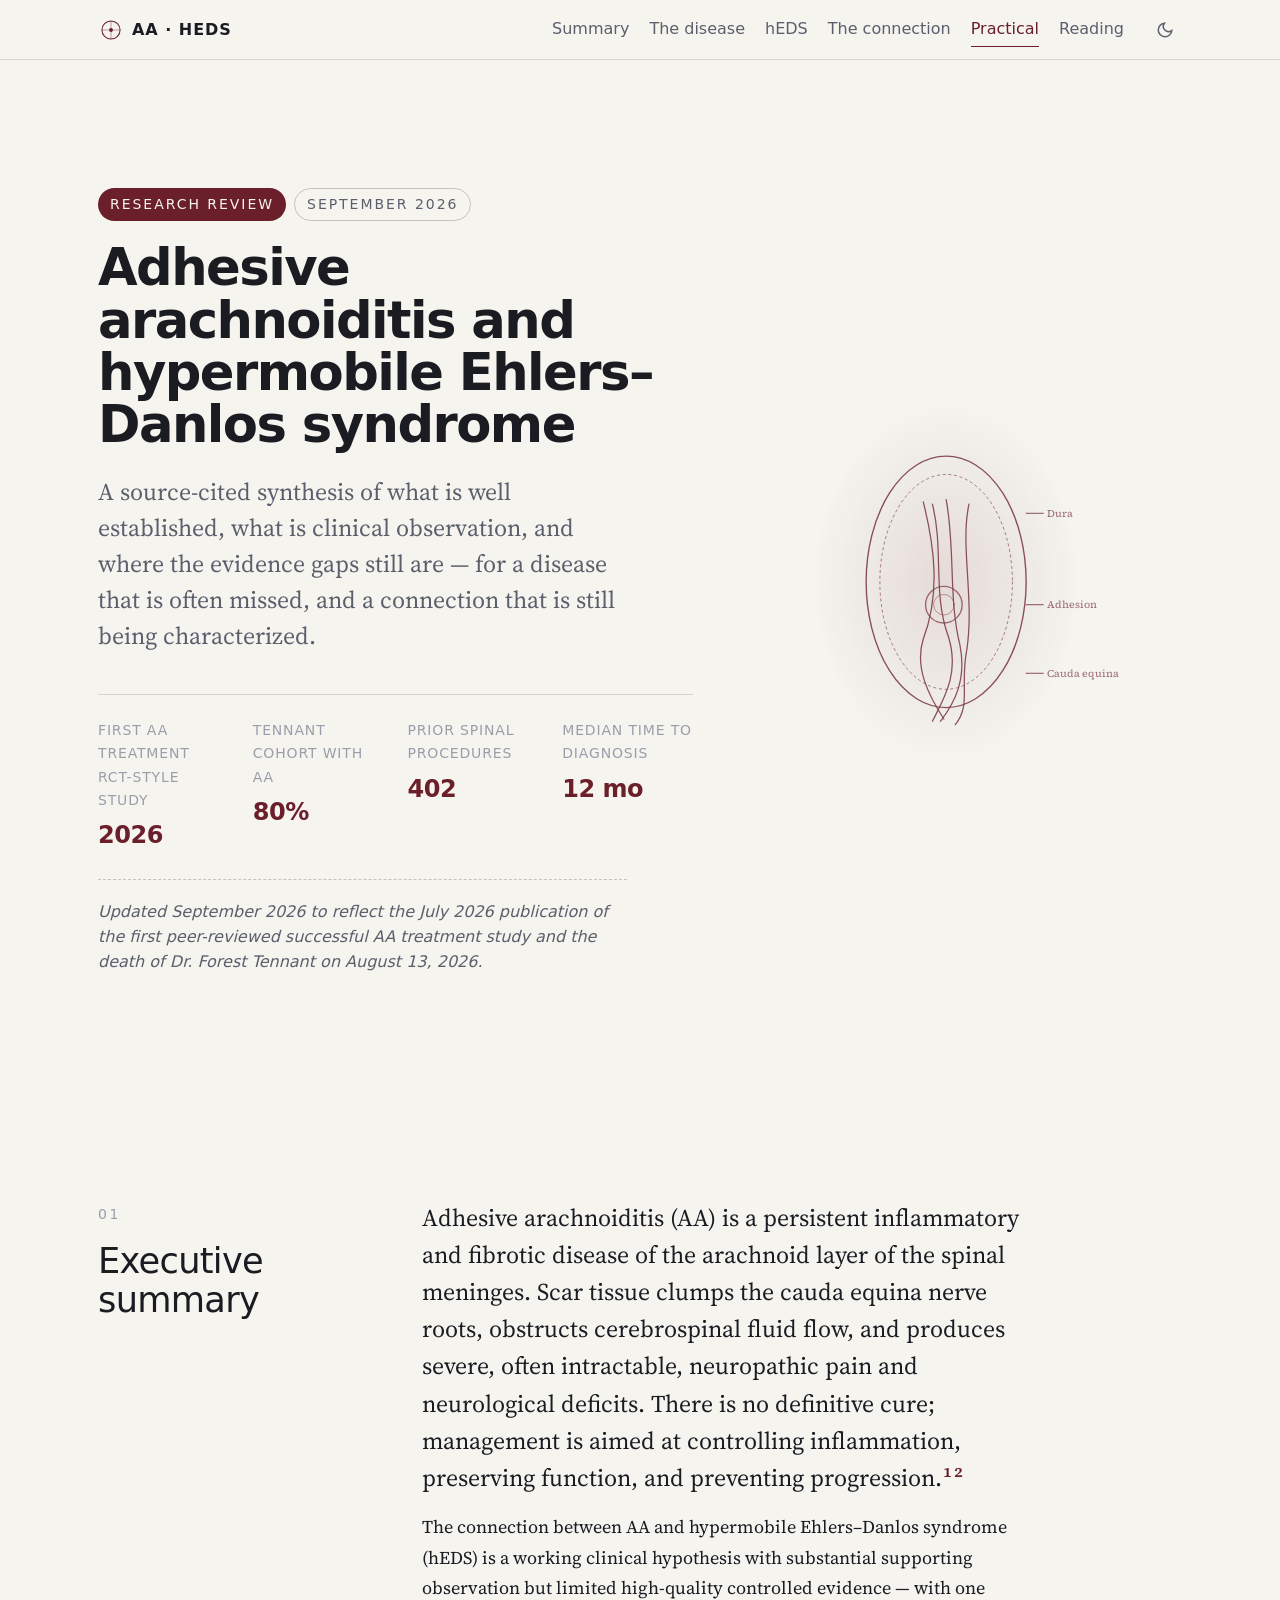
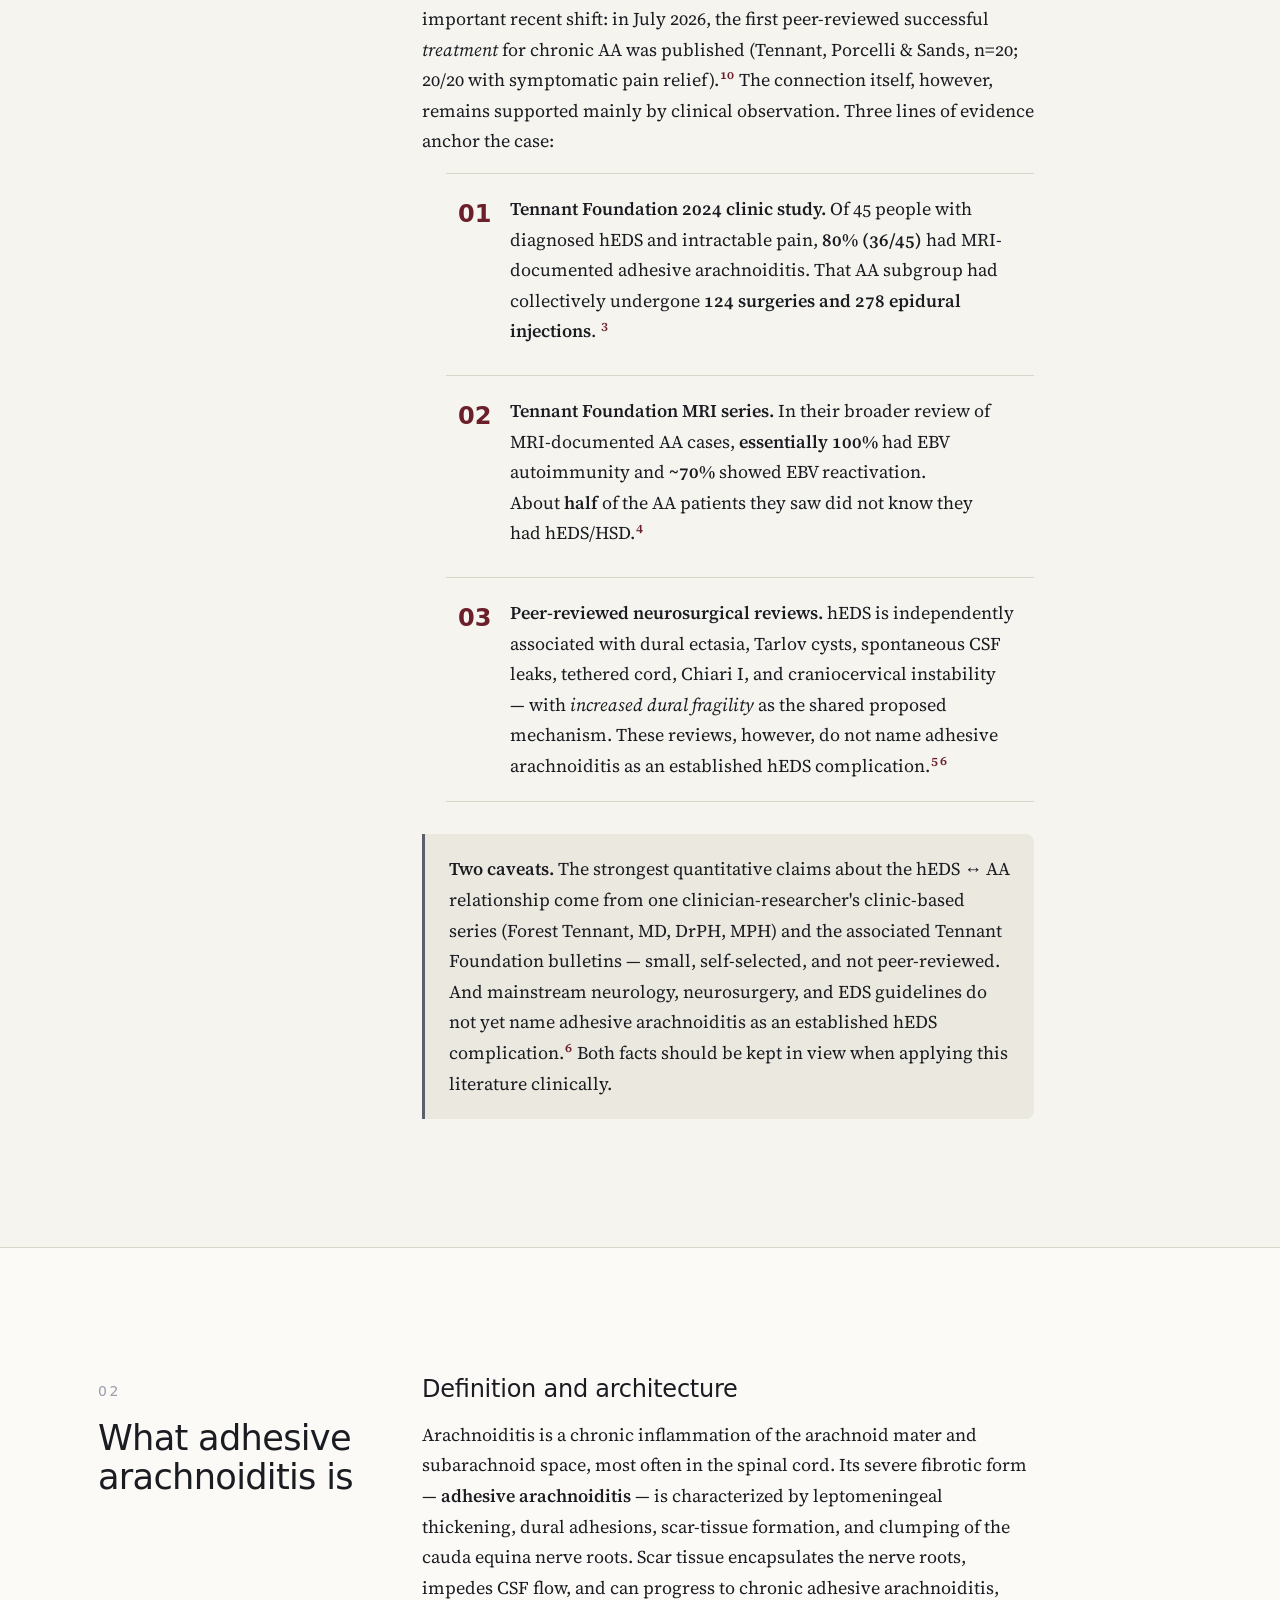
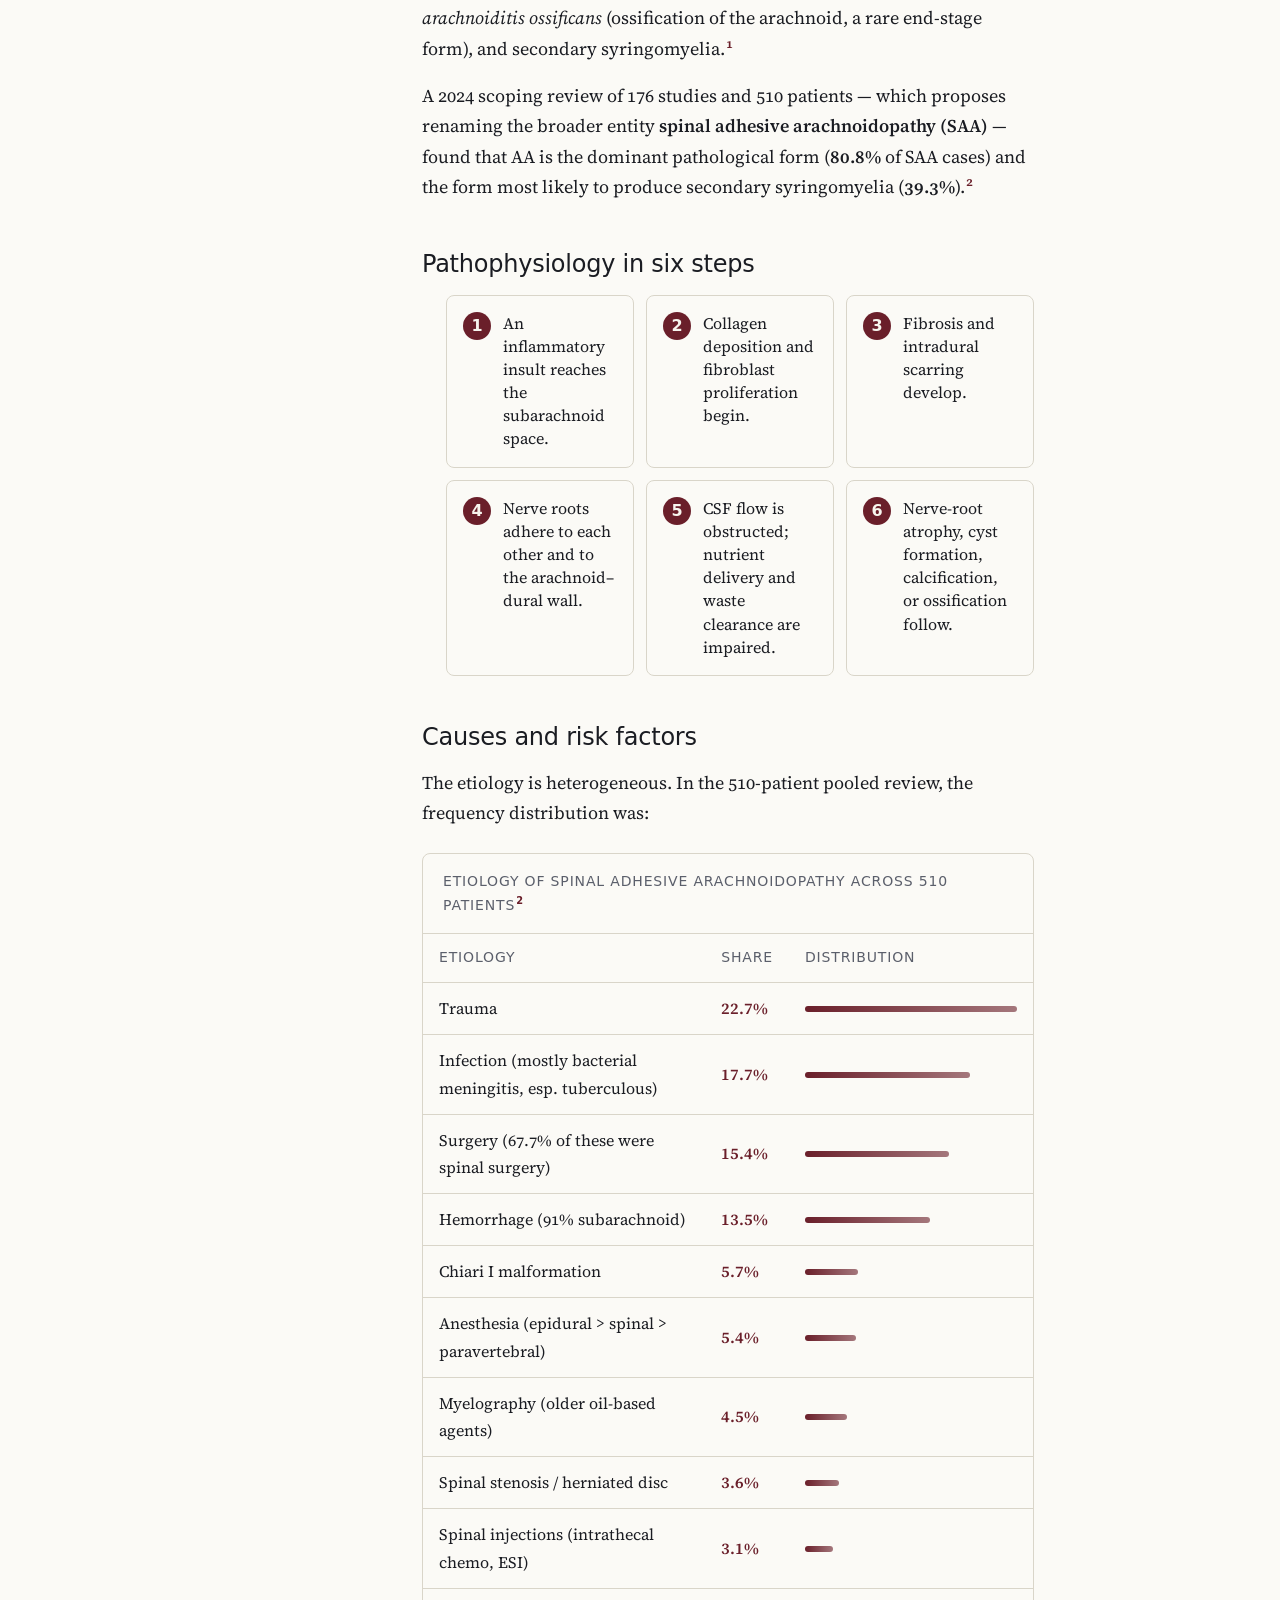
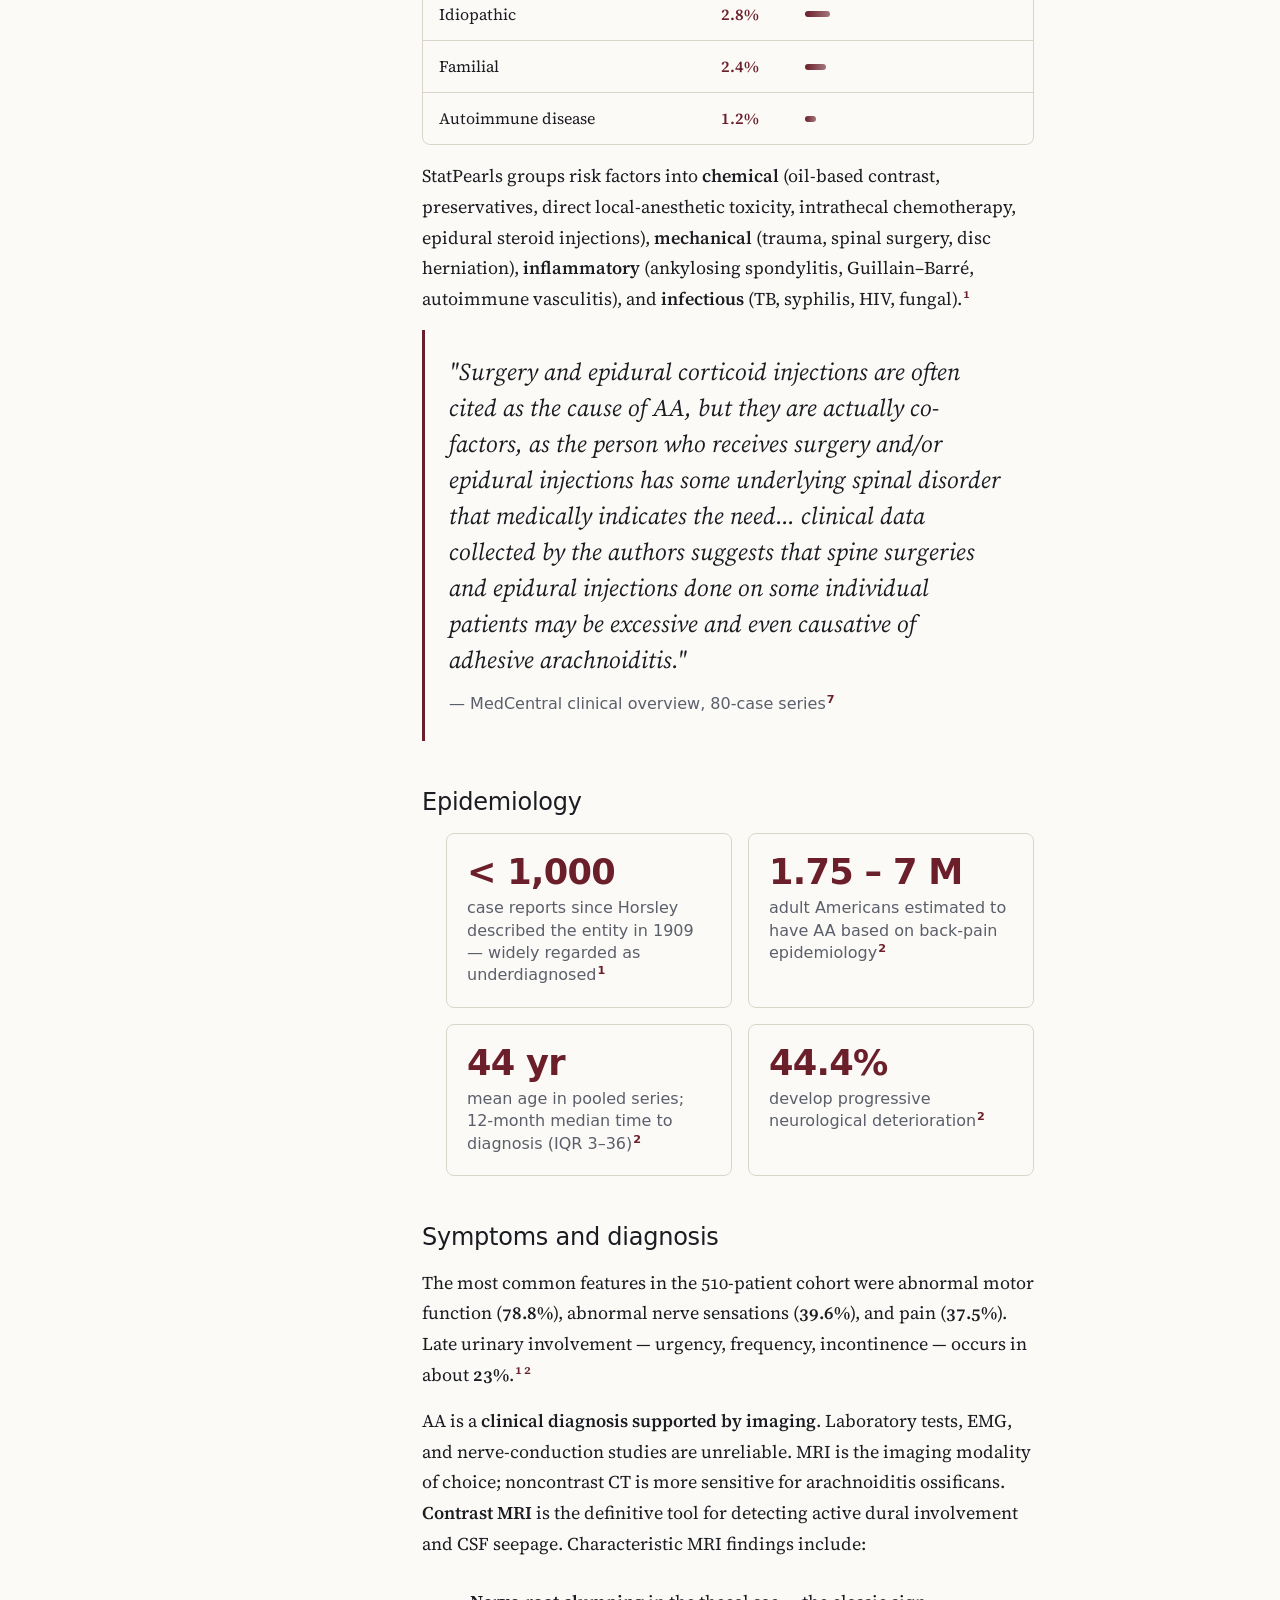
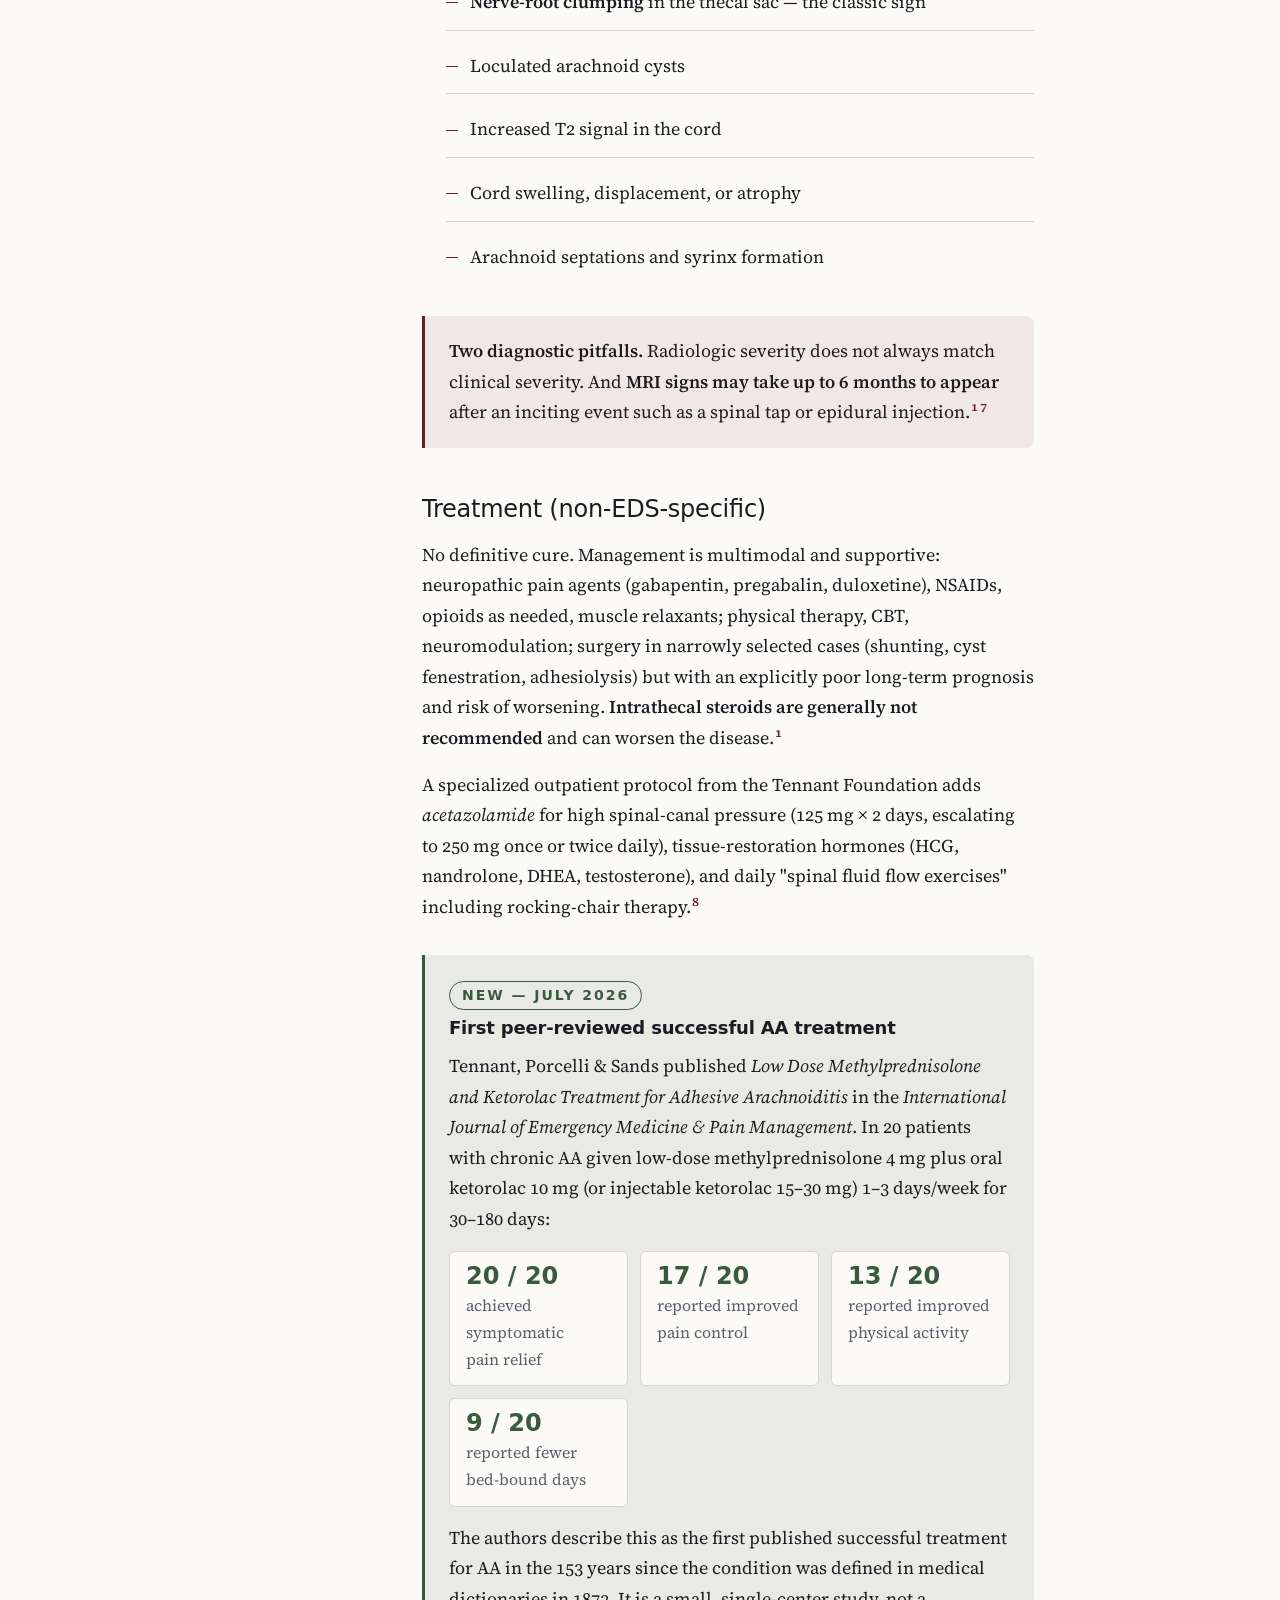
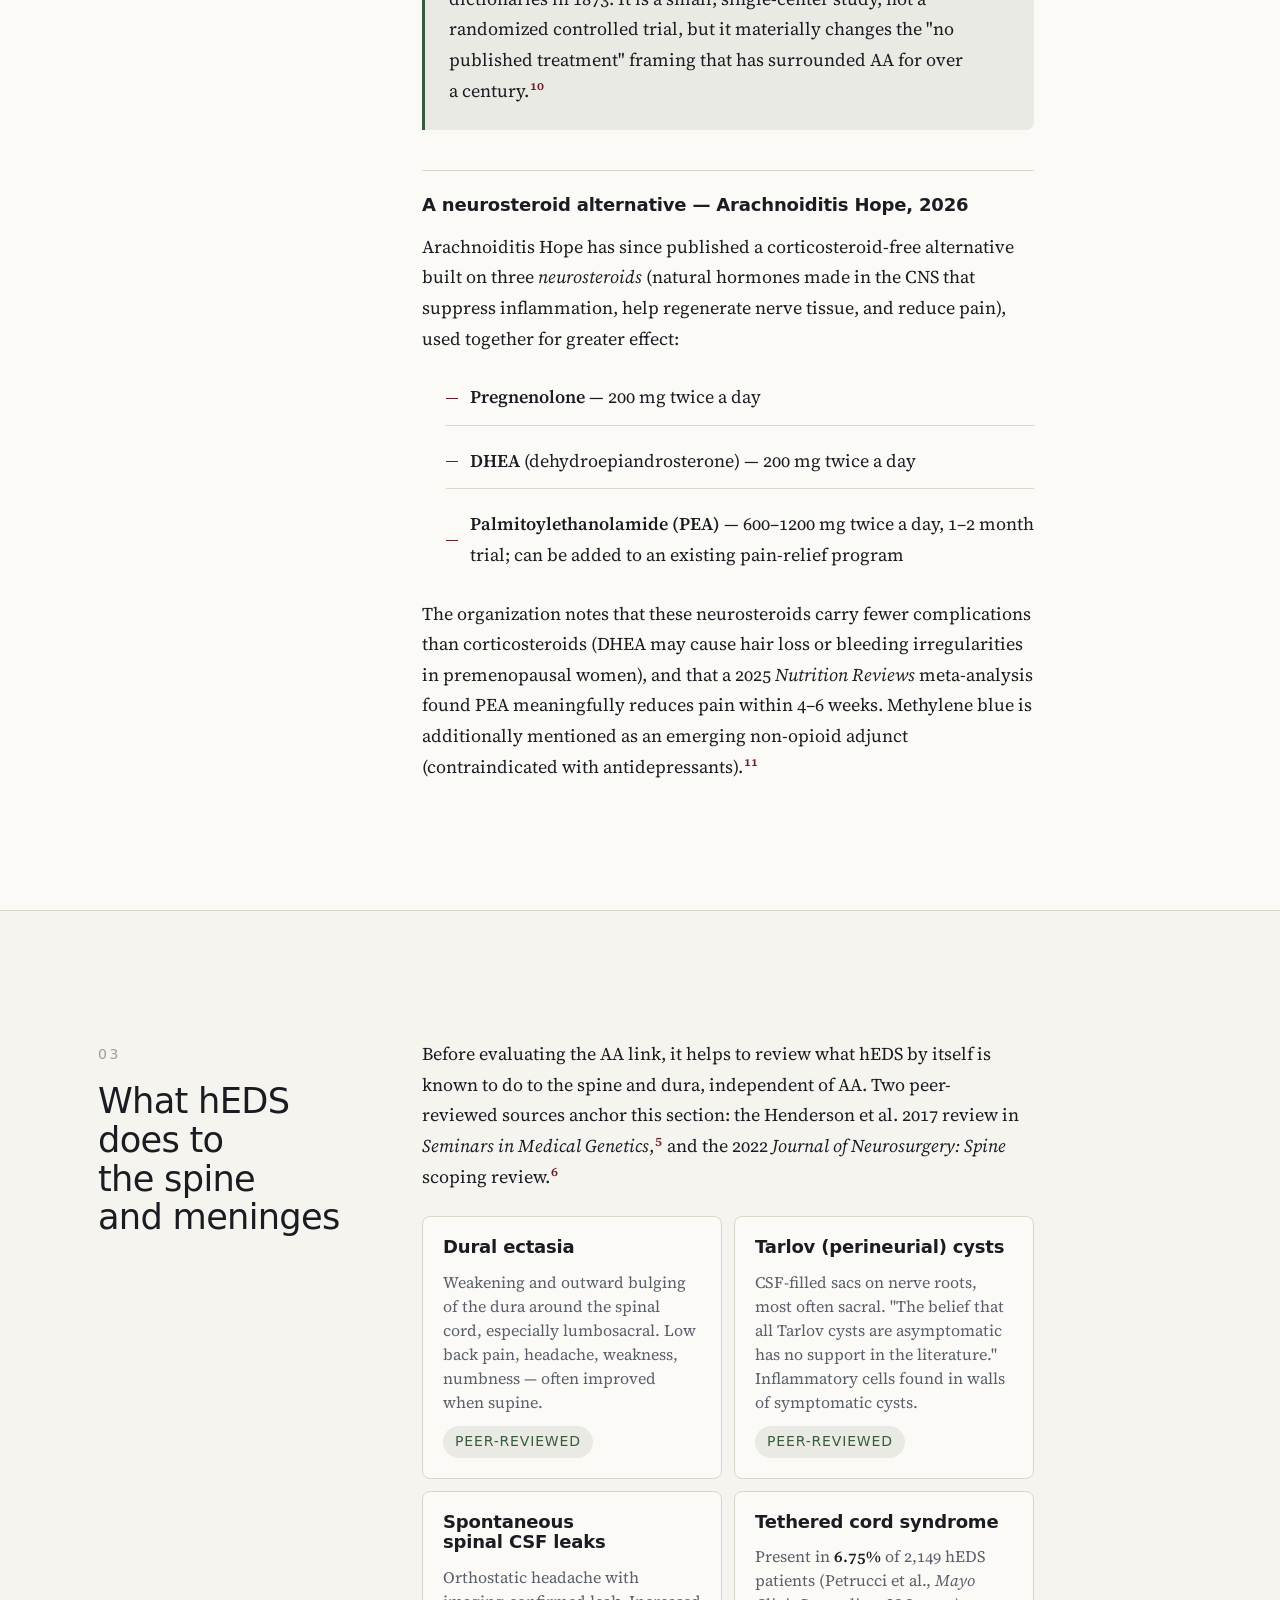
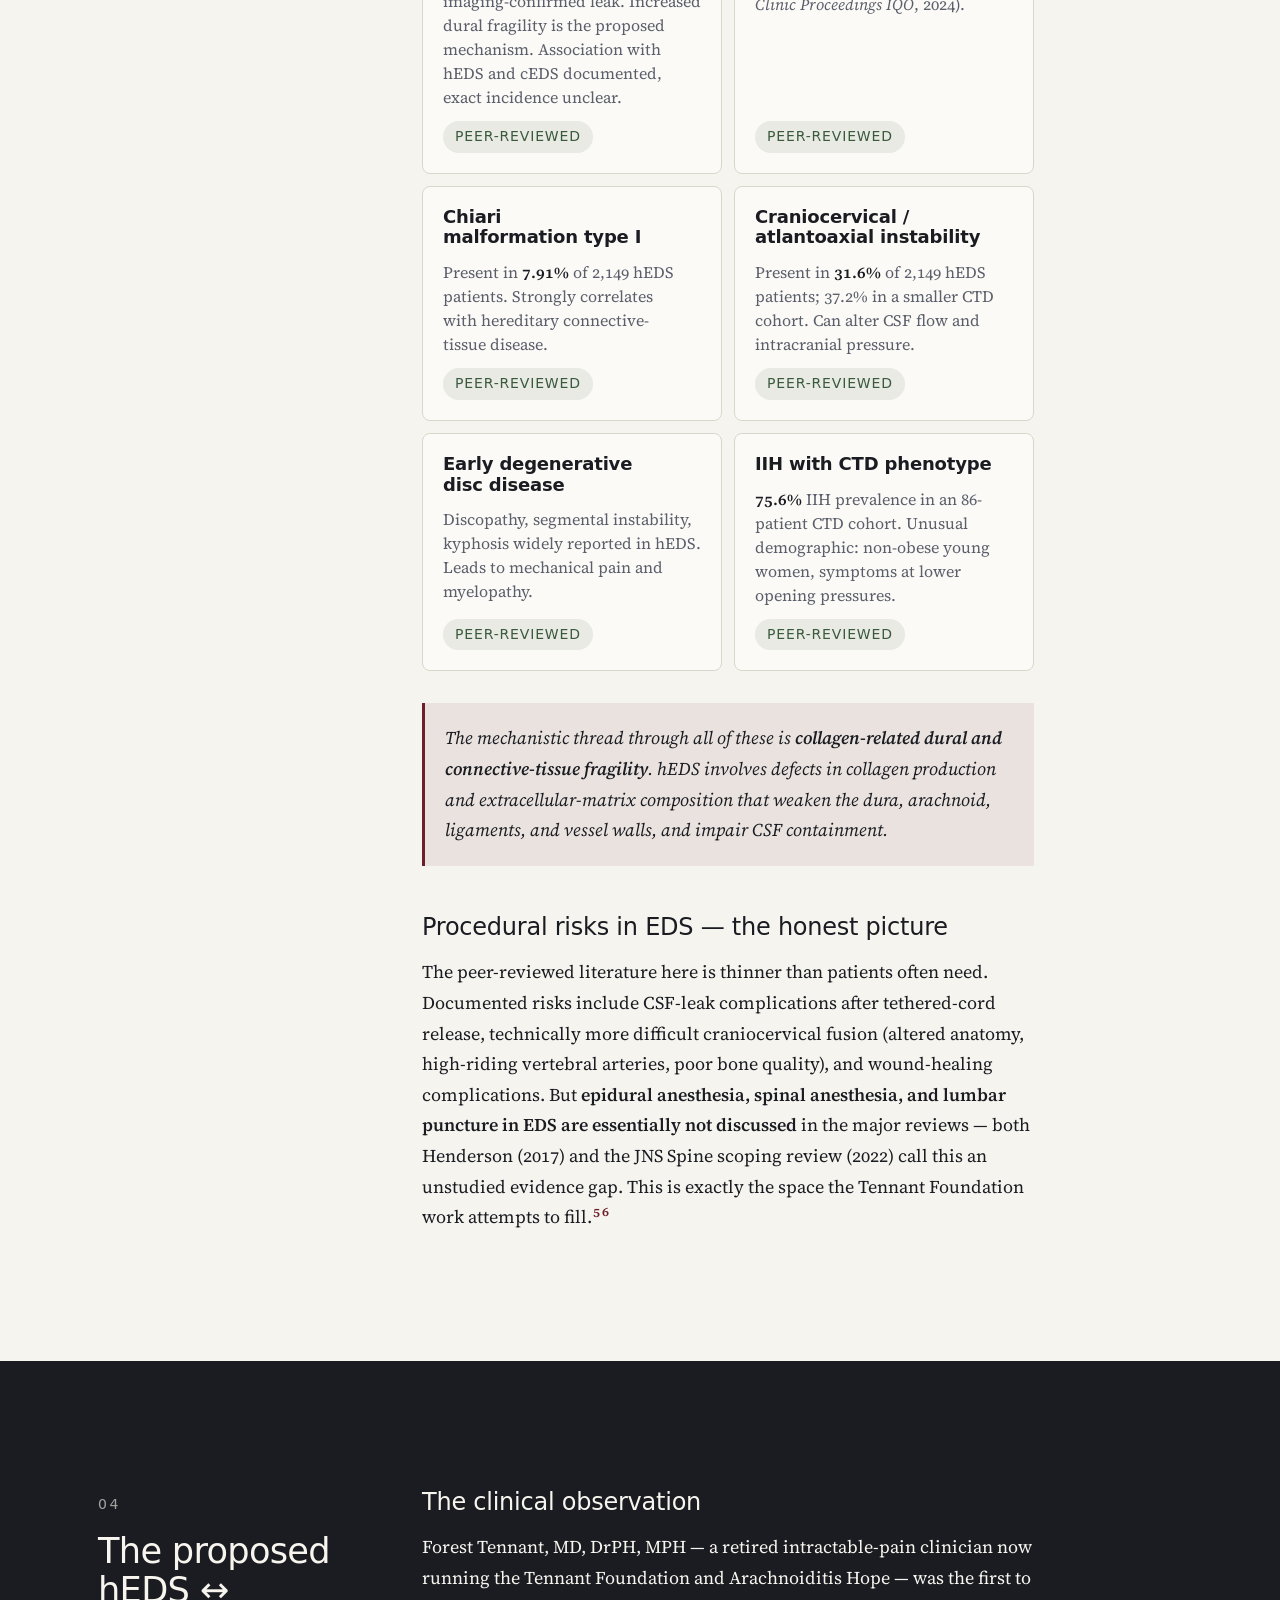
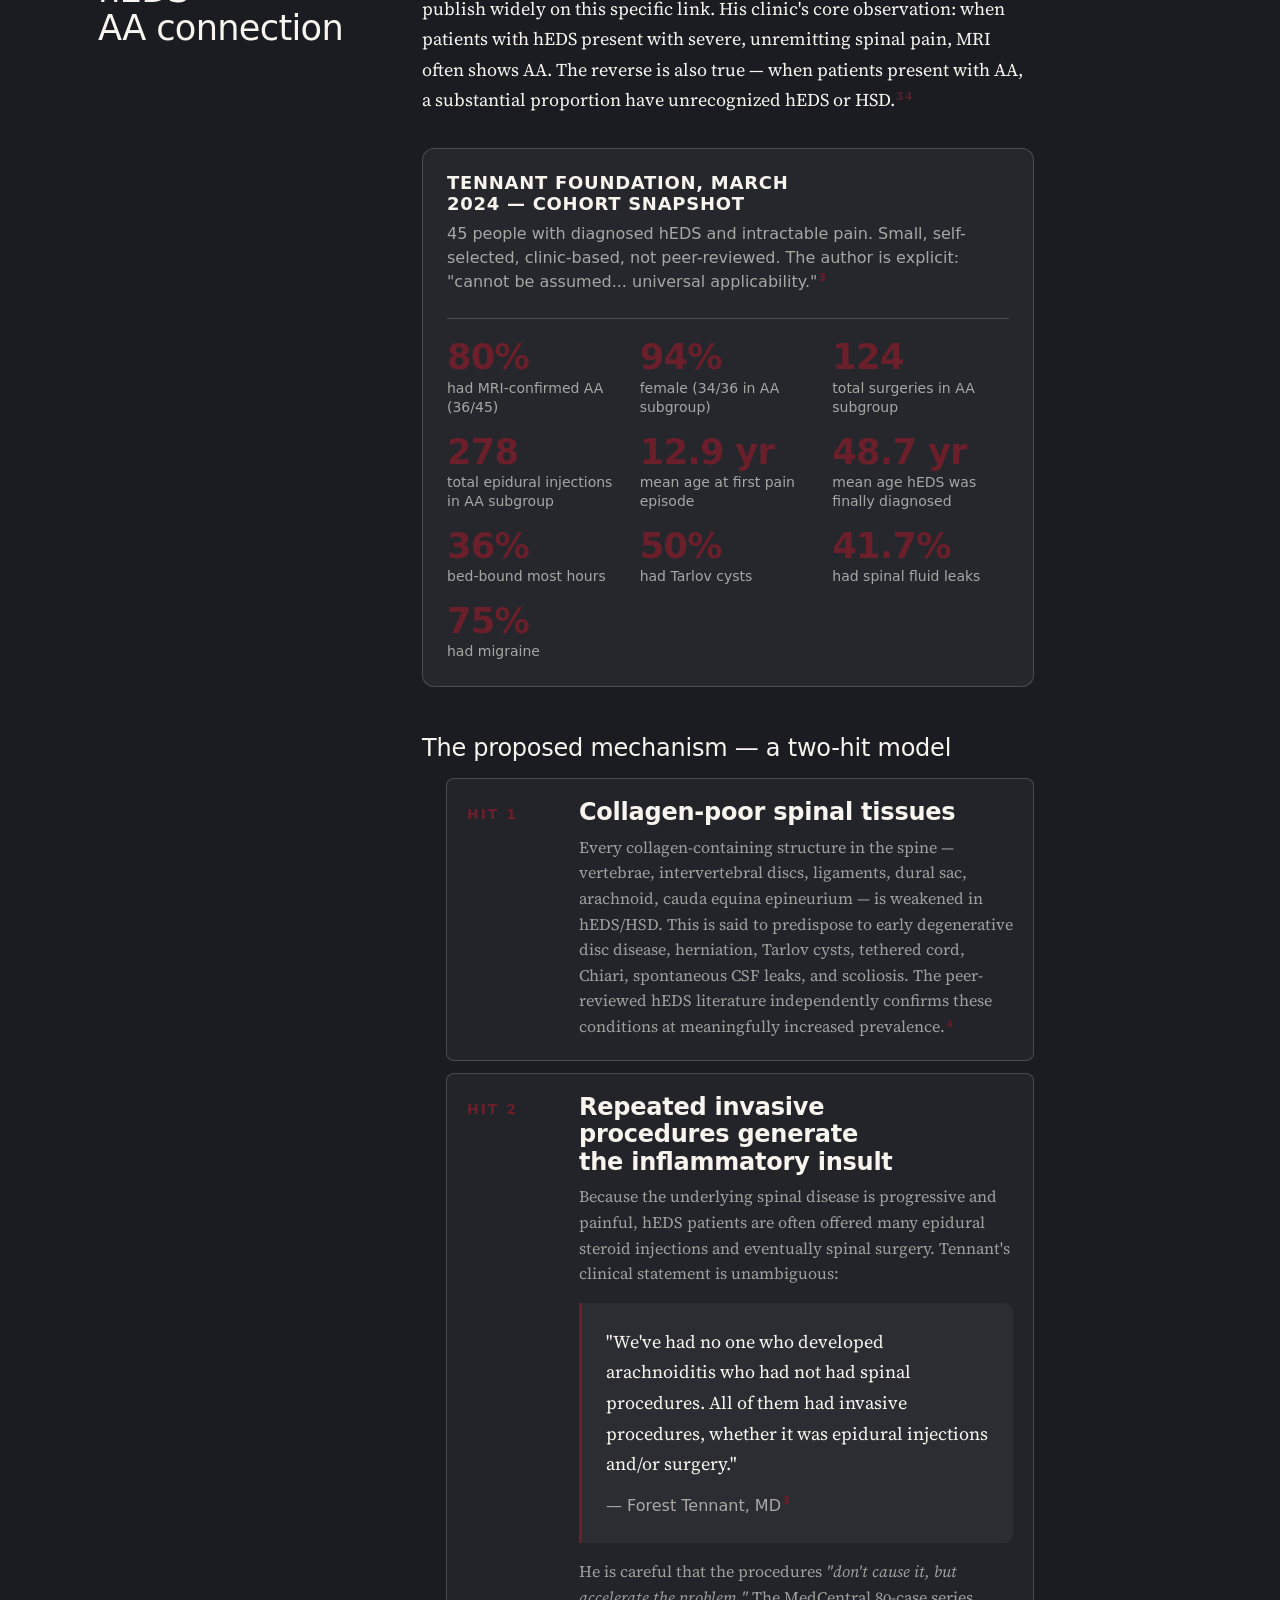
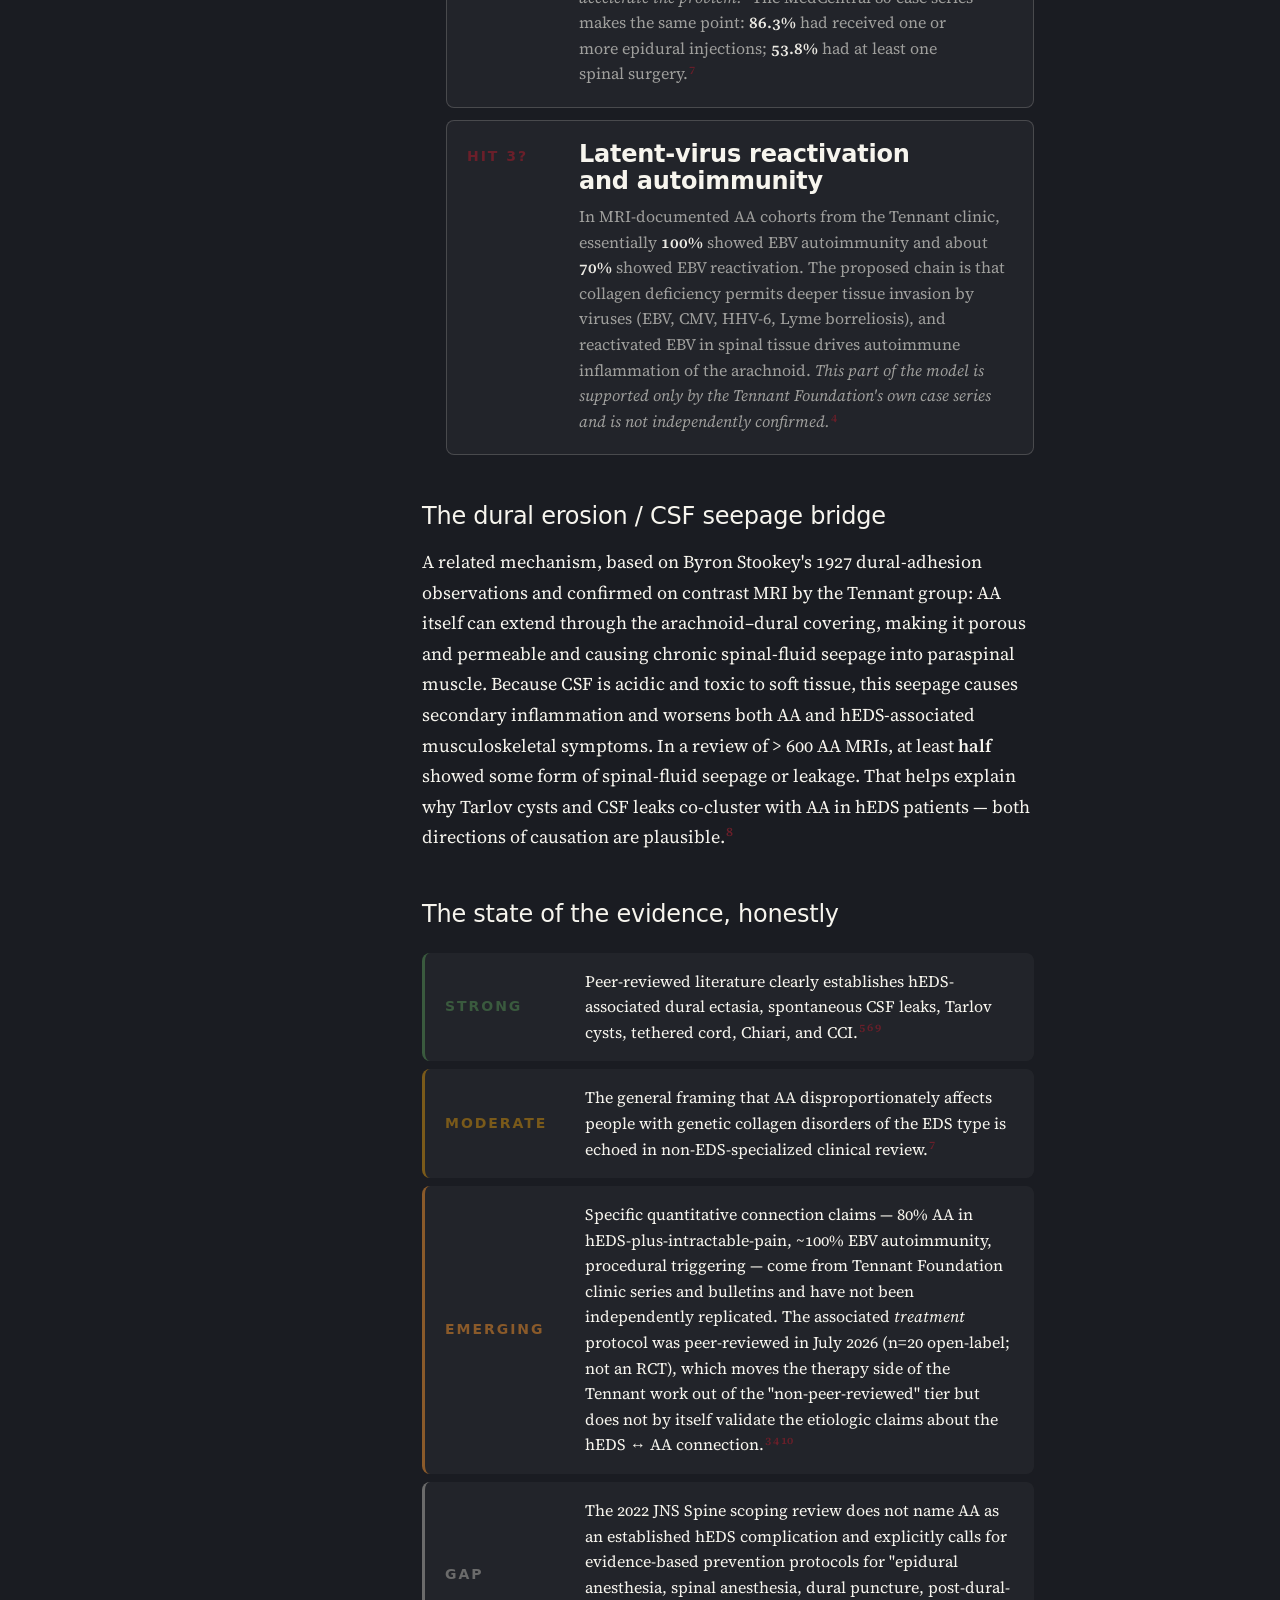
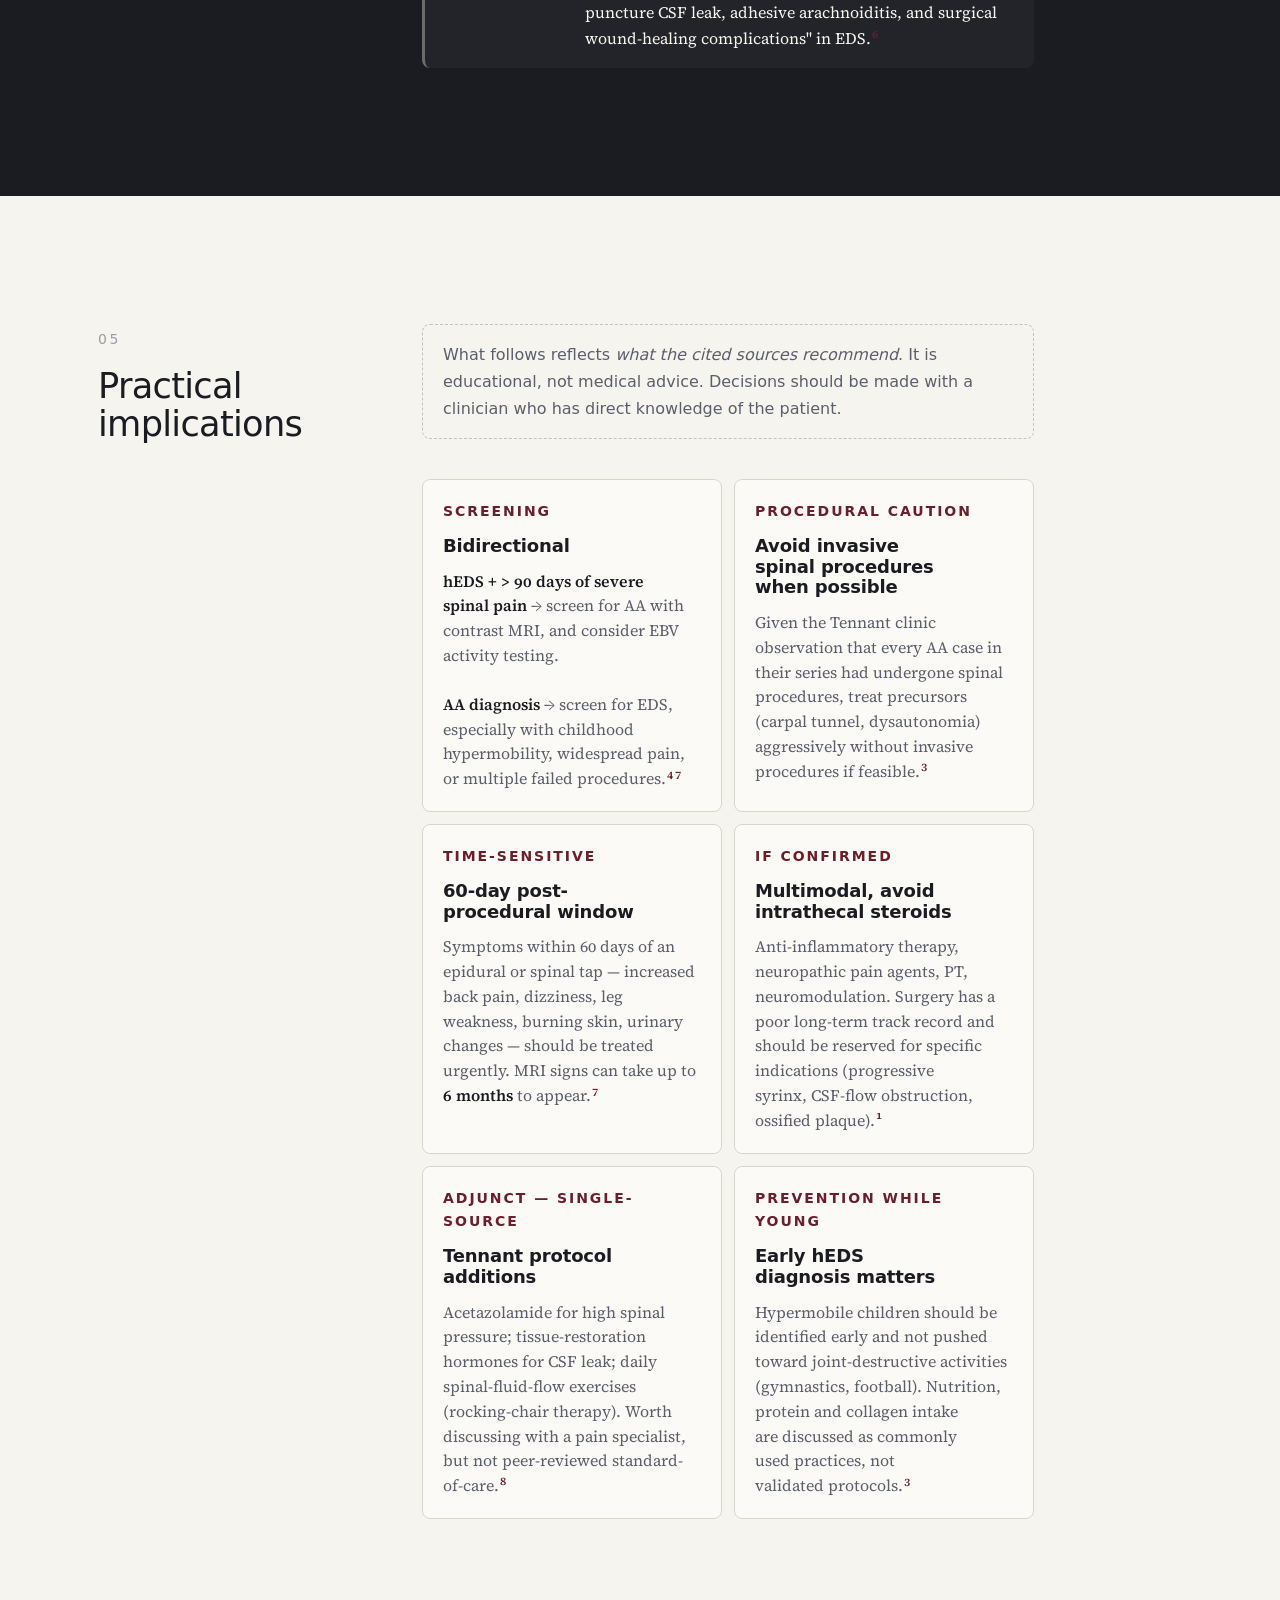
==== commit 1827e41b: "Update: reflect Aug 2026 death of Dr. Tennant and July 2026 first peer-reviewed AA treatment study" ====
--- a/index.html
+++ b/index.html
@@ -74,8 +74,8 @@
           </p>
           <dl class="hero__stats">
             <div>
-              <dt>Peer-reviewed sources</dt>
-              <dd>7</dd>
+              <dt>First AA treatment RCT-style study</dt>
+              <dd>2026</dd>
             </div>
             <div>
               <dt>Tennant cohort with AA</dt>
@@ -90,6 +90,10 @@
               <dd>12 mo</dd>
             </div>
           </dl>
+          <p class="hero__note">
+            Updated September 2026 to reflect the July 2026 publication of the first peer-reviewed successful AA
+            treatment study and the death of Dr. Forest Tennant on August 13, 2026.
+          </p>
         </div>
         <div class="hero__aside" aria-hidden="true">
           <svg viewBox="0 0 280 320" class="hero__diagram">
@@ -148,8 +152,11 @@
 
             <p>
               The connection between AA and hypermobile Ehlers–Danlos syndrome (hEDS) is a working clinical
-              hypothesis with substantial supporting observation but limited high-quality controlled evidence. Three
-              lines of evidence anchor the case:
+              hypothesis with substantial supporting observation but limited high-quality controlled evidence — with
+              one important recent shift: in July 2026, the first peer-reviewed successful <em>treatment</em> for
+              chronic AA was published (Tennant, Porcelli &amp; Sands, n=20; 20/20 with symptomatic pain
+              relief).<sup><a href="#ref-10">10</a></sup> The connection itself, however, remains supported mainly by
+              clinical observation. Three lines of evidence anchor the case:
             </p>
 
             <ol class="key-findings">
@@ -351,8 +358,49 @@
               A specialized outpatient protocol from the Tennant Foundation adds <em>acetazolamide</em> for high
               spinal-canal pressure (125 mg × 2 days, escalating to 250 mg once or twice daily), tissue-restoration
               hormones (HCG, nandrolone, DHEA, testosterone), and daily "spinal fluid flow exercises" including
-              rocking-chair therapy. These are clinical-experience recommendations from a single foundation, not
-              peer-reviewed guideline recommendations.<sup><a href="#ref-8">8</a></sup>
+              rocking-chair therapy.<sup><a href="#ref-8">8</a></sup>
+            </p>
+
+            <div class="callout callout--new">
+              <span class="callout__eyebrow">New — July 2026</span>
+              <h4>First peer-reviewed successful AA treatment</h4>
+              <p>
+                Tennant, Porcelli &amp; Sands published <cite>Low Dose Methylprednisolone and Ketorolac Treatment for
+                Adhesive Arachnoiditis</cite> in the <em>International Journal of Emergency Medicine &amp; Pain
+                Management</em>. In 20 patients with chronic AA given low-dose methylprednisolone 4 mg plus oral
+                ketorolac 10 mg (or injectable ketorolac 15–30 mg) 1–3 days/week for 30–180 days:
+              </p>
+              <ul class="callout__stats">
+                <li><strong>20 / 20</strong> achieved symptomatic pain relief</li>
+                <li><strong>17 / 20</strong> reported improved pain control</li>
+                <li><strong>13 / 20</strong> reported improved physical activity</li>
+                <li><strong>9 / 20</strong> reported fewer bed-bound days</li>
+              </ul>
+              <p>
+                The authors describe this as the first published successful treatment for AA in the 153 years since
+                the condition was defined in medical dictionaries in 1873. It is a small, single-center study, not a
+                randomized controlled trial, but it materially changes the "no published treatment" framing that has
+                surrounded AA for over a century.<sup><a href="#ref-10">10</a></sup>
+              </p>
+            </div>
+
+            <h4 class="sub-h4">A neurosteroid alternative — Arachnoiditis Hope, 2026</h4>
+            <p>
+              Arachnoiditis Hope has since published a corticosteroid-free alternative built on three
+              <em>neurosteroids</em> (natural hormones made in the CNS that suppress inflammation, help regenerate
+              nerve tissue, and reduce pain), used together for greater effect:
+            </p>
+            <ul class="signs">
+              <li><strong>Pregnenolone</strong> — 200 mg twice a day</li>
+              <li><strong>DHEA</strong> (dehydroepiandrosterone) — 200 mg twice a day</li>
+              <li><strong>Palmitoylethanolamide (PEA)</strong> — 600–1200 mg twice a day, 1–2 month trial; can be added to an existing pain-relief program</li>
+            </ul>
+            <p>
+              The organization notes that these neurosteroids carry fewer complications than corticosteroids (DHEA
+              may cause hair loss or bleeding irregularities in premenopausal women), and that a 2025 <em>Nutrition
+              Reviews</em> meta-analysis found PEA meaningfully reduces pain within 4–6 weeks. Methylene blue is
+              additionally mentioned as an emerging non-opioid adjunct (contraindicated with
+              antidepressants).<sup><a href="#ref-11">11</a></sup>
             </p>
           </div>
         </div>
@@ -561,10 +609,12 @@
                 <span class="evidence-scale__tier">Emerging</span>
                 <div>
                   <p>
-                    The specific quantitative claims — 80% AA in hEDS-plus-intractable-pain, ~100% EBV autoimmunity,
-                    procedural triggering, the acetazolamide and hormone protocols — come from Tennant Foundation
-                    clinic series and bulletins, not peer-reviewed journals, and have not yet been
-                    replicated.<sup><a href="#ref-3">3</a></sup><sup><a href="#ref-4">4</a></sup>
+                    Specific quantitative connection claims — 80% AA in hEDS-plus-intractable-pain, ~100% EBV
+                    autoimmunity, procedural triggering — come from Tennant Foundation clinic series and bulletins
+                    and have not been independently replicated. The associated <em>treatment</em> protocol was
+                    peer-reviewed in July 2026 (n=20 open-label; not an RCT), which moves the therapy side of the
+                    Tennant work out of the "non-peer-reviewed" tier but does not by itself validate the etiologic
+                    claims about the hEDS ↔ AA connection.<sup><a href="#ref-3">3</a></sup><sup><a href="#ref-4">4</a></sup><sup><a href="#ref-10">10</a></sup>
                   </p>
                 </div>
               </article>
@@ -710,6 +760,14 @@
                 Tennant F. <cite>The Ehlers-Danlos Syndrome (EDS) and Intractable Pain Connection</cite>. Tennant Foundation, March 2024.
                 <a href="https://arachnoiditishope.com/wp-content/uploads/2024/03/Final-Report-3-24.pdf" target="_blank" rel="noopener noreferrer">Read →</a>
               </li>
+              <li id="ref-10">
+                Tennant F, Porcelli MJ, Sands J. <cite>Low Dose Methylprednisolone and Ketorolac Treatment for Adhesive Arachnoiditis</cite>. <em>International Journal of Emergency Medicine &amp; Pain Management</em>, 2026. First peer-reviewed successful treatment for chronic AA.
+                <a href="https://hootmd.com/heath-update/first-successful-treatment-of-arachnoditis-published/" target="_blank" rel="noopener noreferrer">Summary →</a>
+              </li>
+              <li id="ref-11">
+                Arachnoiditis Hope / Tennant F. <cite>Neurosteroid alternative for AA — pregnenolone, DHEA, PEA</cite>. Pain News Network, 2026. Includes 2025 <em>Nutrition Reviews</em> PEA meta-analysis.
+                <a href="https://www.painnewsnetwork.org/stories/tag/Arachnoiditis+Hope" target="_blank" rel="noopener noreferrer">Read →</a>
+              </li>
               <li id="ref-4">
                 <cite>Arachnoiditis Hope Bulletin ED-38 — Association of EDS and AA</cite>, 2025.
                 <a href="https://arachnoiditishope.com/wp-content/uploads/2025/04/ED-38-Association-of-EDS-and-AA.pdf" target="_blank" rel="noopener noreferrer">Read →</a>
@@ -730,11 +788,27 @@
                 Anson P. <cite>The Tragic Connection Between Ehlers-Danlos and Arachnoiditis</cite>. Pain News Network, June 2024.
                 <a href="https://www.painnewsnetwork.org/stories/2024/6/24/the-tragic-connection-between-ehlers-danlos-and-arachnoiditis" target="_blank" rel="noopener noreferrer">Read →</a>
               </li>
+              <li>
+                Anson P. <cite>The Lifesaving Legacy of Dr. Forest Tennant</cite>. Pain News Network, August 14, 2026. Obituary and legacy overview.
+                <a href="https://www.painnewsnetwork.org/stories/2026/8/14/the-lifesaving-legacy-of-dr-forest-tennant" target="_blank" rel="noopener noreferrer">Read →</a>
+              </li>
             </ol>
           </div>
         </div>
       </section>
     </main>
+
+    <div class="memoriam">
+      <div class="memoriam__inner">
+        <span class="memoriam__eyebrow">In memoriam</span>
+        <p class="memoriam__body">
+          <strong>Forest Tennant, MD, DrPH, MPH</strong> — January 23, 1941 – August 13, 2026. Much of the
+          clinical-observation literature on the hEDS ↔ AA connection reviewed here is Dr. Tennant's. He continued
+          research, writing, and correspondence with patients until his final days, and lived to see the first
+          peer-reviewed successful AA treatment study published a few weeks before his death.
+        </p>
+      </div>
+    </div>
 
     <footer class="site-footer">
       <div class="site-footer__inner">
--- a/style.css
+++ b/style.css
@@ -228,6 +228,17 @@
   font-feature-settings: 'tnum';
   letter-spacing: -0.02em;
 }
+.hero__note {
+  margin-top: var(--space-6);
+  padding-top: var(--space-5);
+  border-top: 1px dashed var(--color-border);
+  max-width: 52ch;
+  font-family: var(--font-ui);
+  font-size: var(--text-sm);
+  line-height: 1.55;
+  color: var(--color-text-muted);
+  font-style: italic;
+}
 .hero__aside {
   display: flex;
   justify-content: center;
@@ -401,6 +412,67 @@
 }
 .callout p {
   margin: 0;
+}
+.callout p + p {
+  margin-top: var(--space-3);
+}
+.callout--new {
+  border-left-color: var(--color-strong);
+  background: var(--color-strong-bg);
+  padding: var(--space-6) var(--space-6);
+}
+.callout--new h4 {
+  font-family: var(--font-display);
+  font-size: var(--text-base);
+  font-weight: 600;
+  color: var(--color-text);
+  margin: var(--space-2) 0 var(--space-3) 0 !important;
+}
+.callout--new cite {
+  font-style: italic;
+}
+.callout__eyebrow {
+  display: inline-block;
+  font-family: var(--font-ui);
+  font-size: var(--text-xs);
+  font-weight: 600;
+  letter-spacing: 0.14em;
+  text-transform: uppercase;
+  color: var(--color-strong);
+  padding: 2px var(--space-3);
+  border: 1px solid var(--color-strong);
+  border-radius: 999px;
+}
+.callout__stats {
+  list-style: none !important;
+  padding: 0 !important;
+  margin: var(--space-4) 0 !important;
+  display: grid;
+  grid-template-columns: repeat(auto-fit, minmax(160px, 1fr));
+  gap: var(--space-3);
+}
+.callout__stats li {
+  padding: var(--space-3) var(--space-4);
+  background: var(--color-surface);
+  border: 1px solid var(--color-divider);
+  border-radius: var(--radius-sm);
+  font-size: var(--text-sm);
+  color: var(--color-text-muted);
+  margin: 0 !important;
+}
+.callout__stats li strong {
+  display: block;
+  font-family: var(--font-display);
+  font-size: var(--text-lg);
+  color: var(--color-strong);
+  font-feature-settings: 'tnum';
+  line-height: 1;
+  margin-bottom: var(--space-1);
+}
+.sub-h4 {
+  margin-top: var(--space-10) !important;
+  padding-top: var(--space-6);
+  border-top: 1px solid var(--color-divider);
 }
 
 /* ===== PATHWAY ===== */
@@ -926,6 +998,53 @@
   border-color: var(--color-primary);
 }
 
+/* ===== IN MEMORIAM ===== */
+
+.memoriam {
+  background: var(--color-text);
+  color: var(--color-text-inverse);
+  padding: var(--space-10) 0;
+}
+[data-theme='dark'] .memoriam {
+  background: #08090b;
+}
+.memoriam__inner {
+  max-width: var(--content-wide);
+  margin: 0 auto;
+  padding-inline: clamp(var(--space-5), 5vw, var(--space-12));
+  display: grid;
+  grid-template-columns: minmax(0, 260px) minmax(0, 1fr);
+  gap: clamp(var(--space-6), 5vw, var(--space-16));
+}
+@media (max-width: 700px) {
+  .memoriam__inner {
+    grid-template-columns: 1fr;
+    gap: var(--space-3);
+  }
+}
+.memoriam__eyebrow {
+  font-family: var(--font-ui);
+  font-size: var(--text-xs);
+  letter-spacing: 0.2em;
+  text-transform: uppercase;
+  color: var(--color-primary);
+  font-weight: 600;
+  padding-top: var(--space-1);
+}
+.memoriam__body {
+  font-family: var(--font-body);
+  font-size: var(--text-base);
+  line-height: 1.65;
+  color: var(--color-text-inverse);
+  max-width: 68ch;
+  font-style: italic;
+}
+.memoriam__body strong {
+  font-style: normal;
+  color: var(--color-text-inverse);
+  font-weight: 600;
+}
+
 /* ===== FOOTER ===== */
 
 .site-footer {
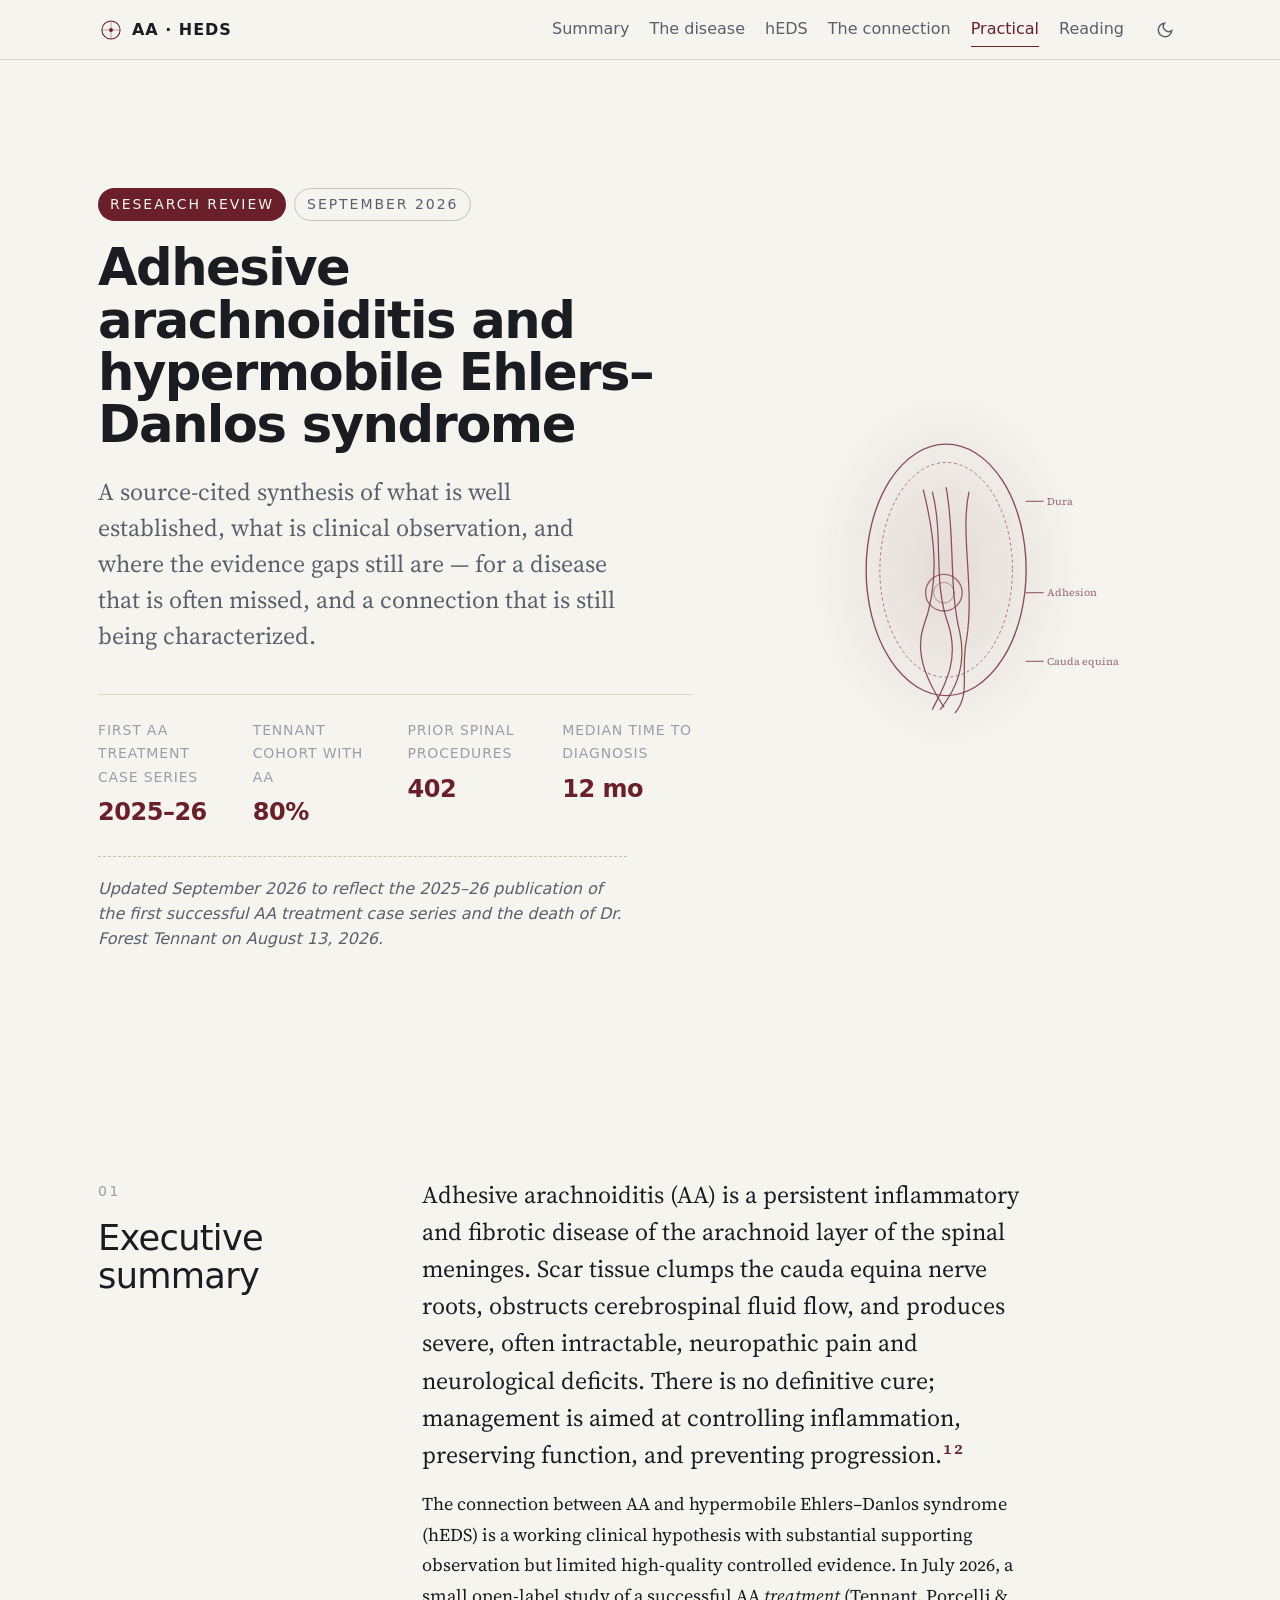
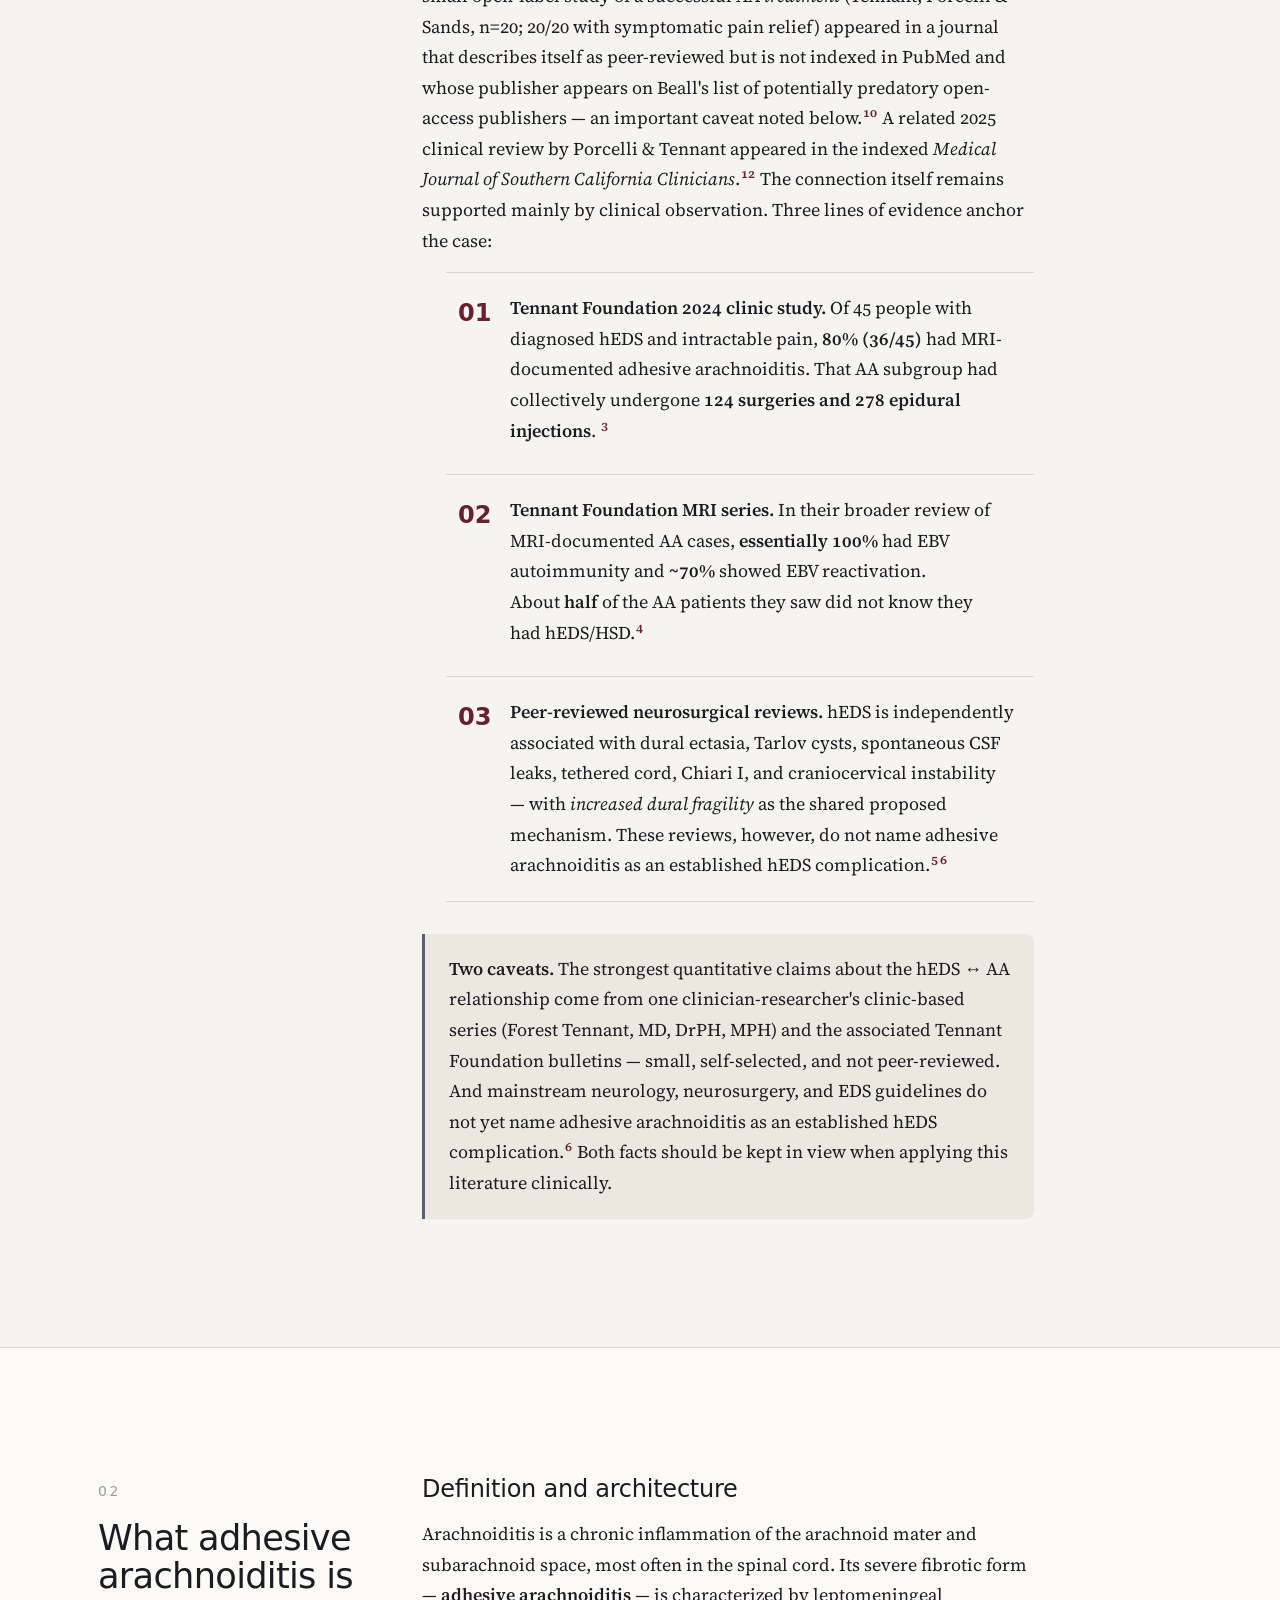
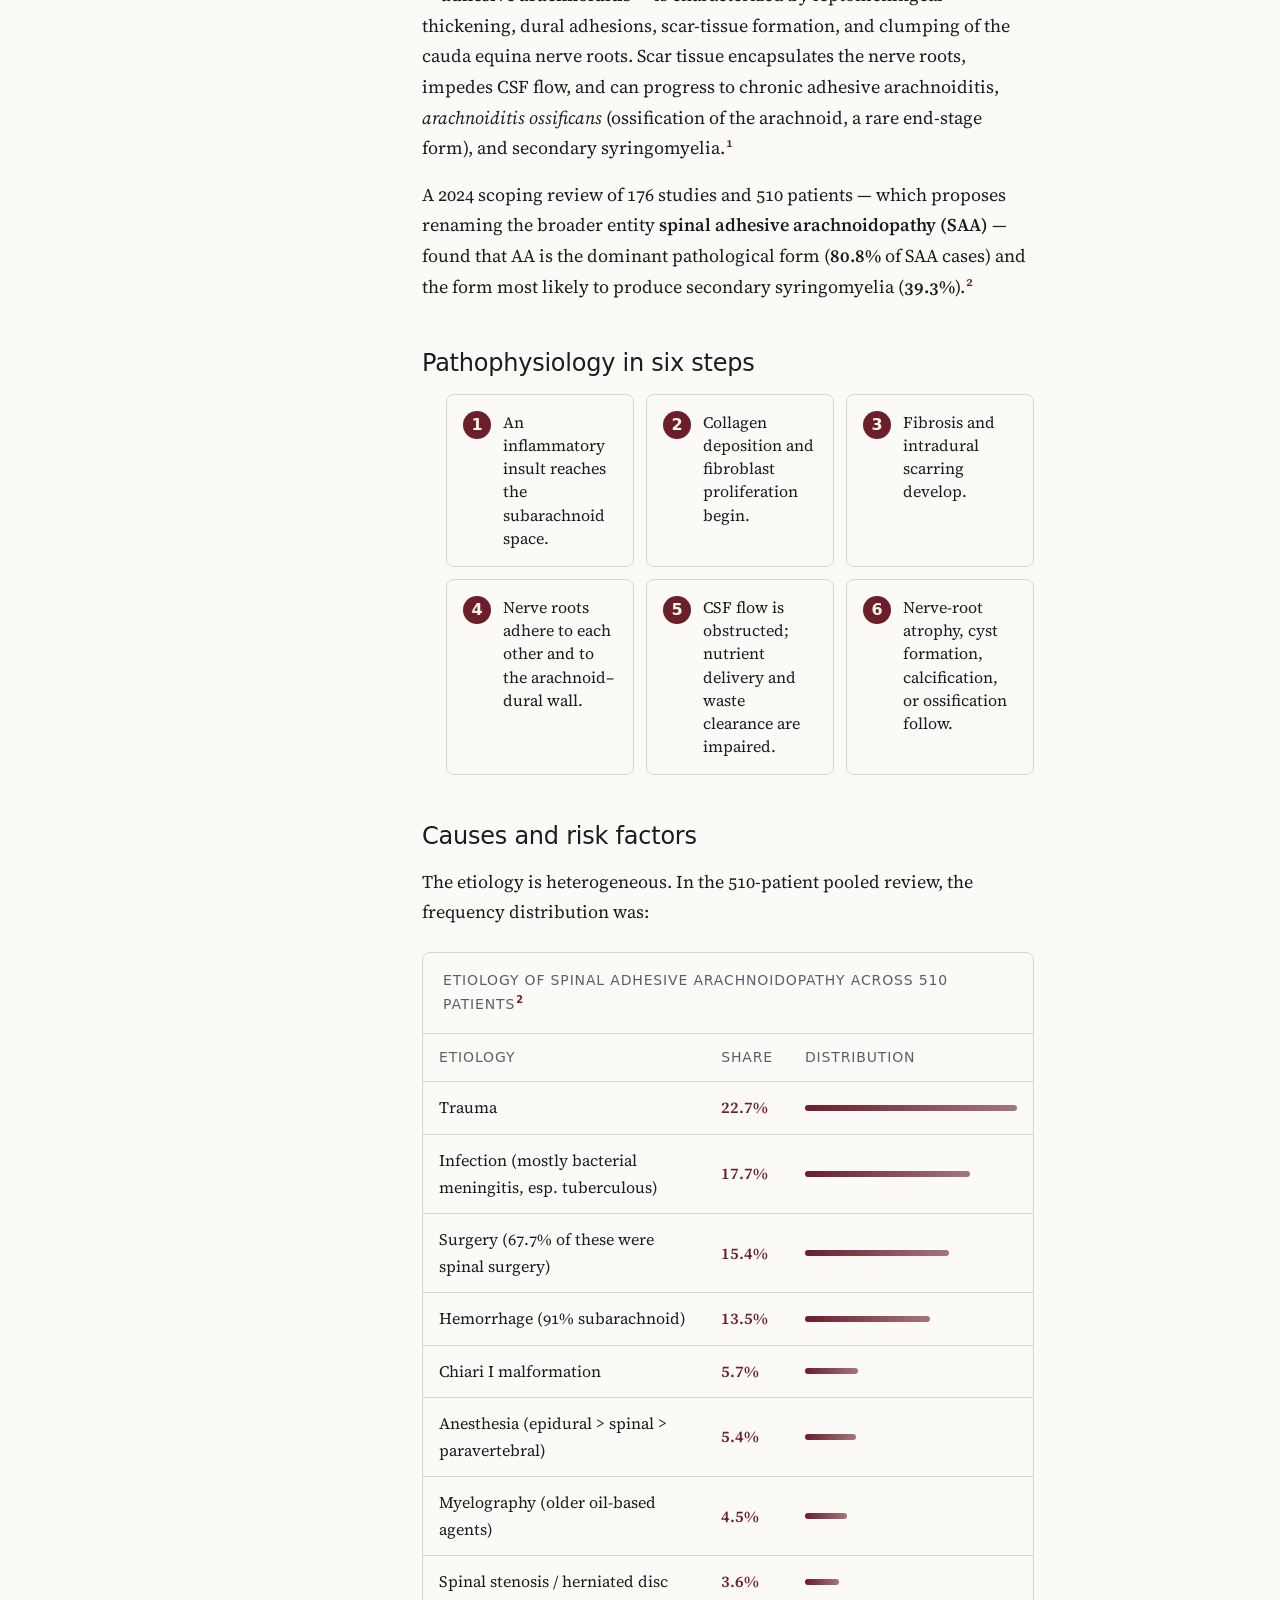
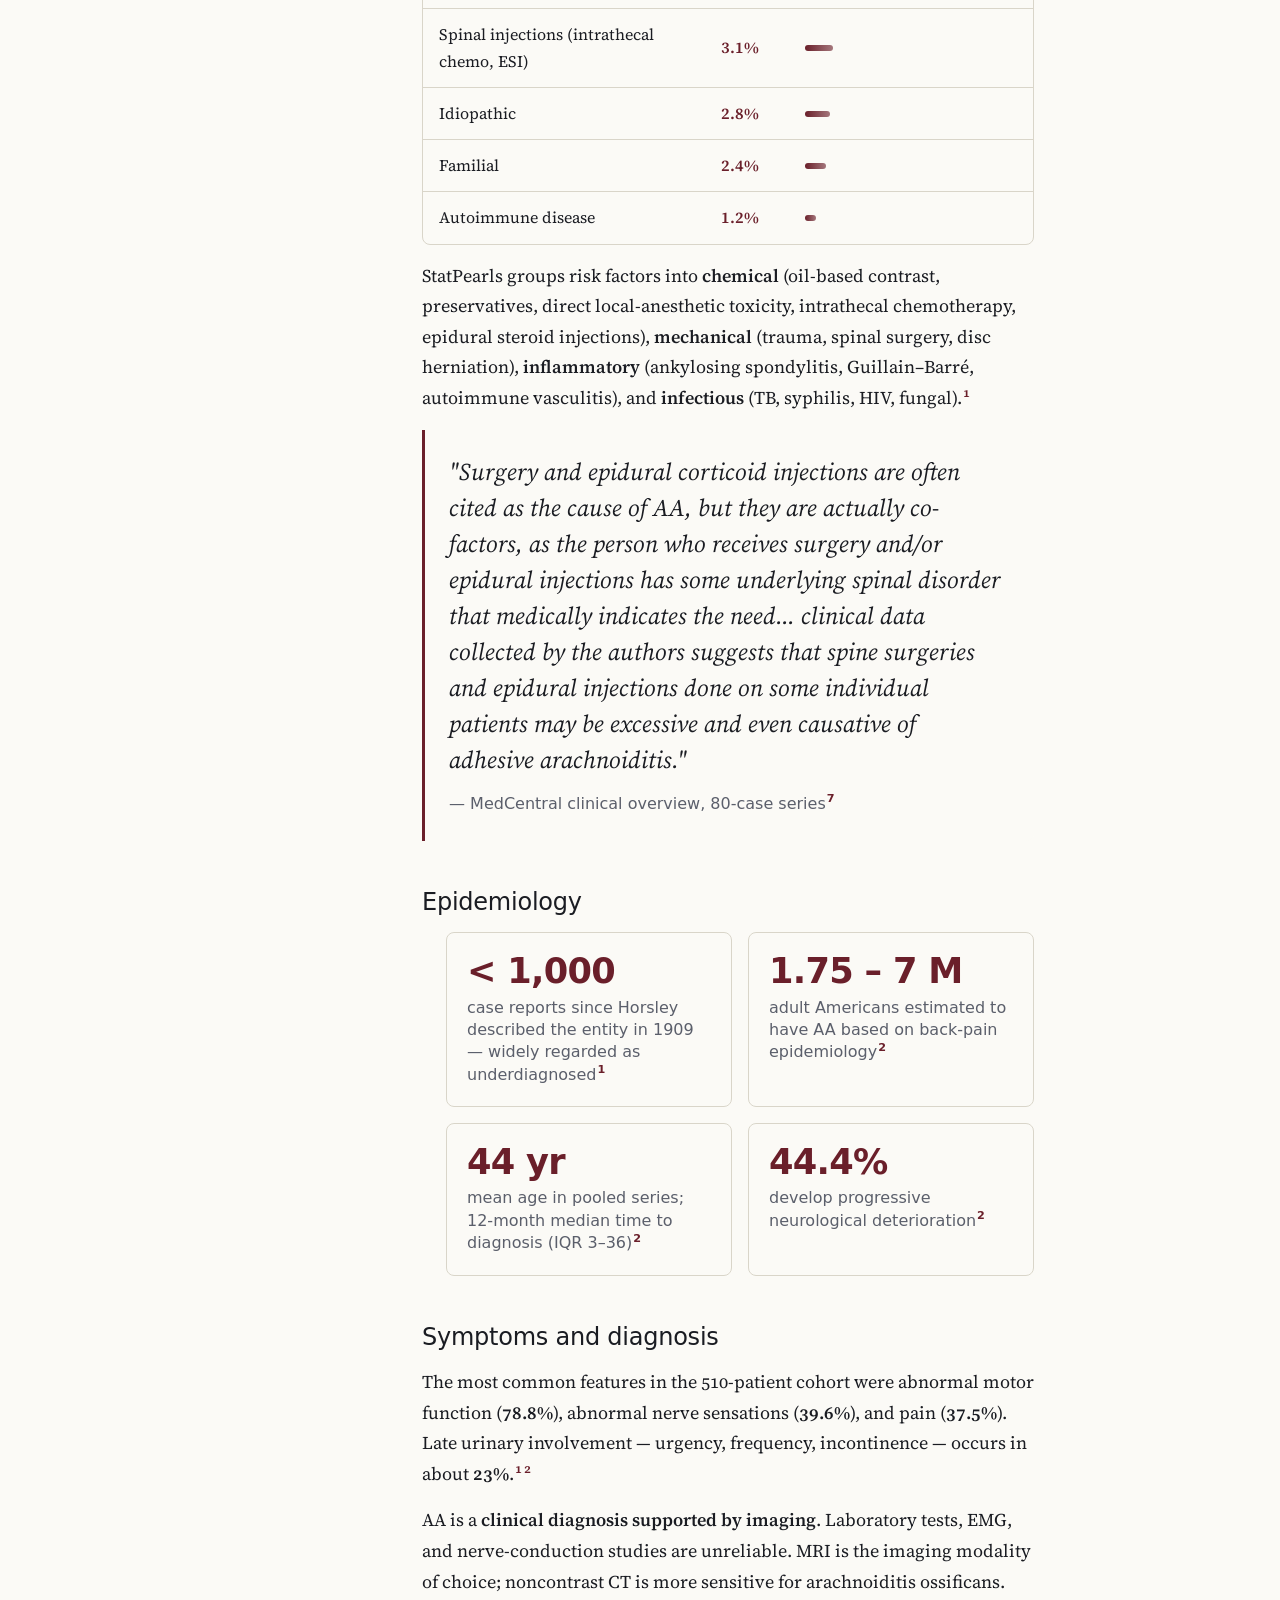
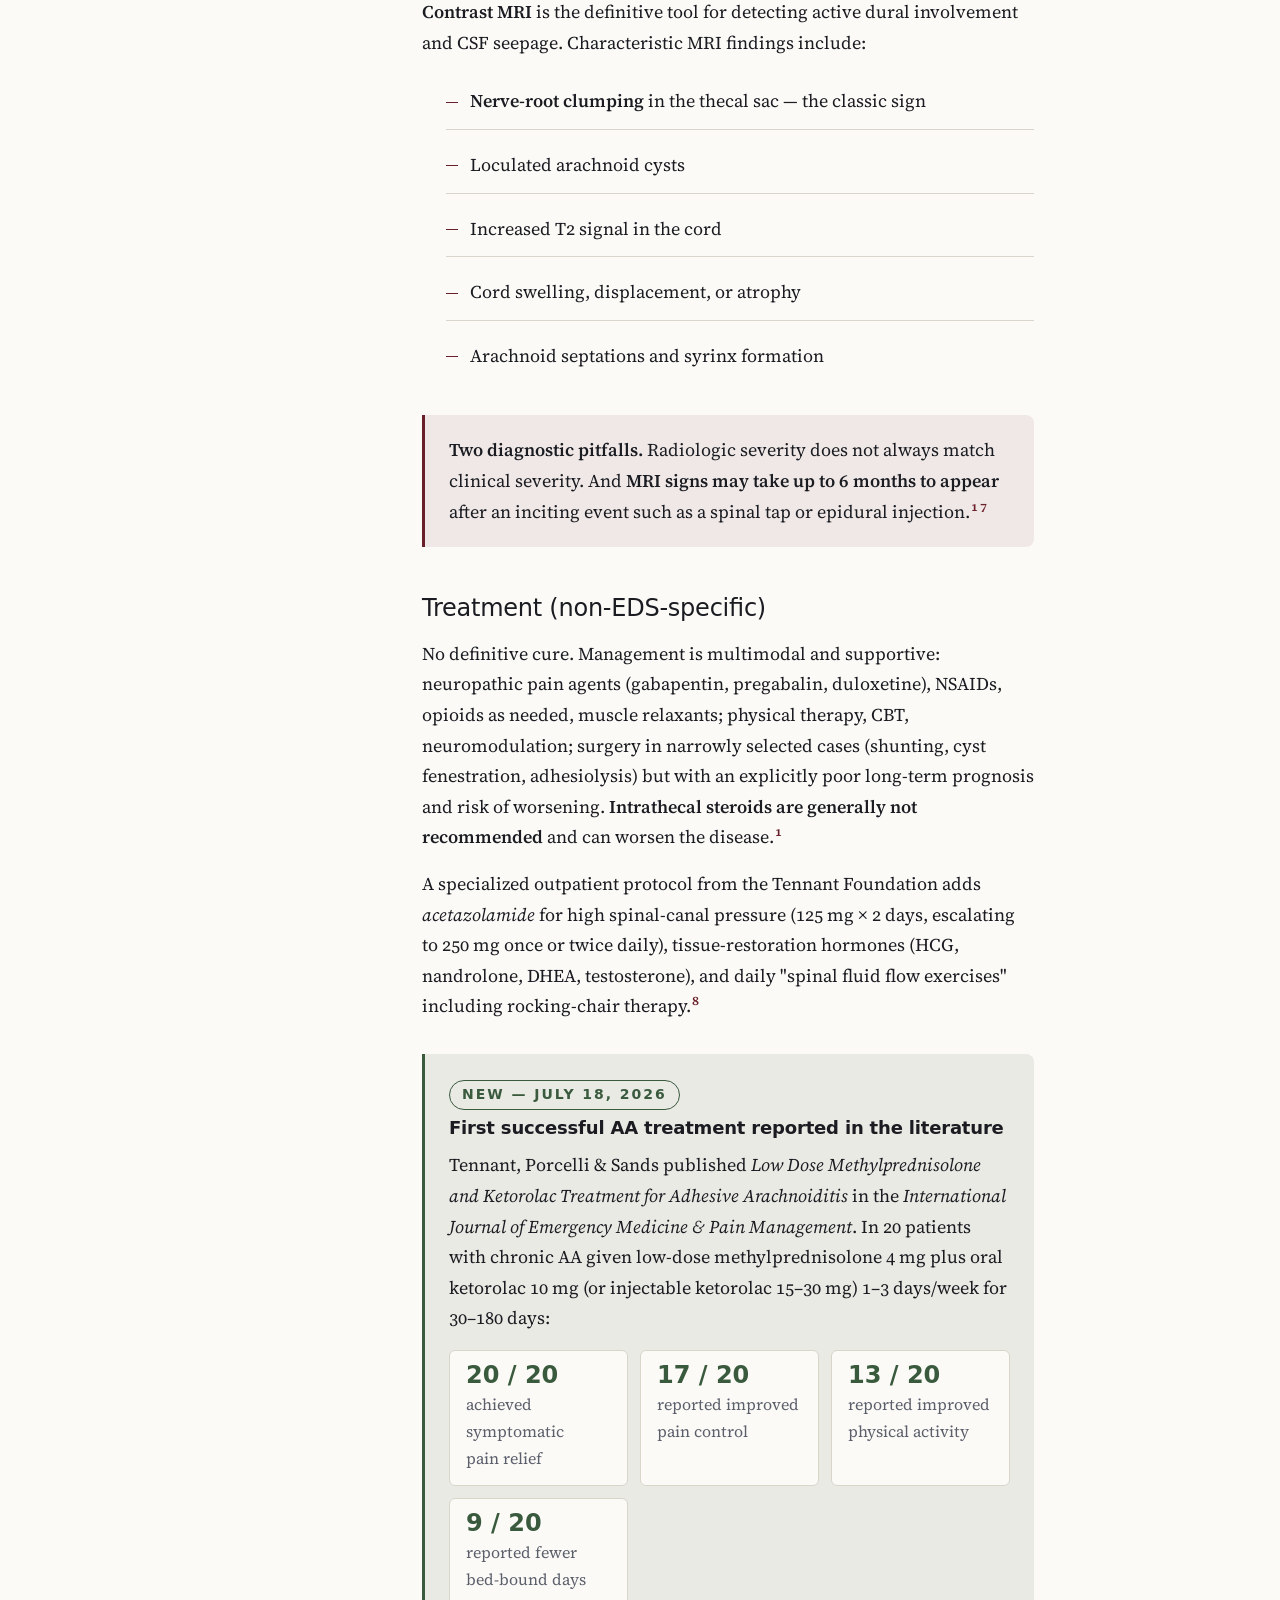
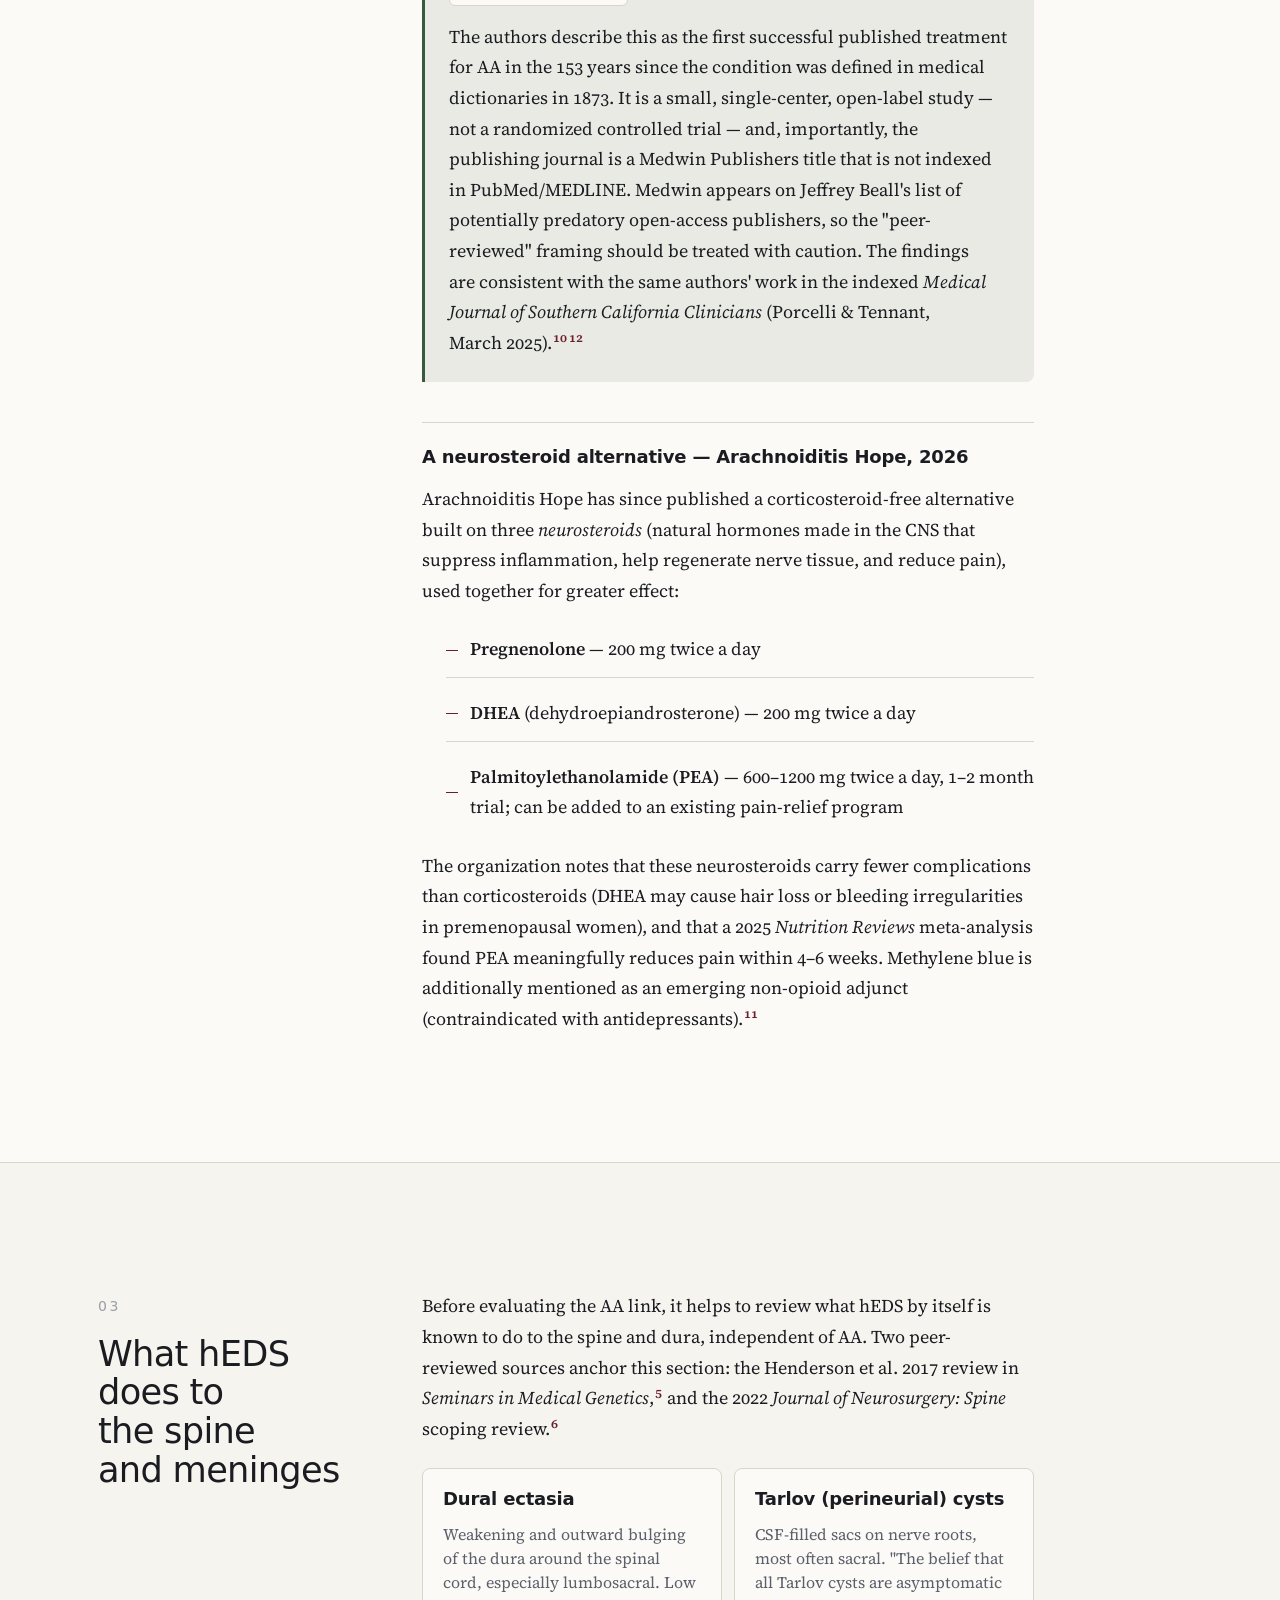
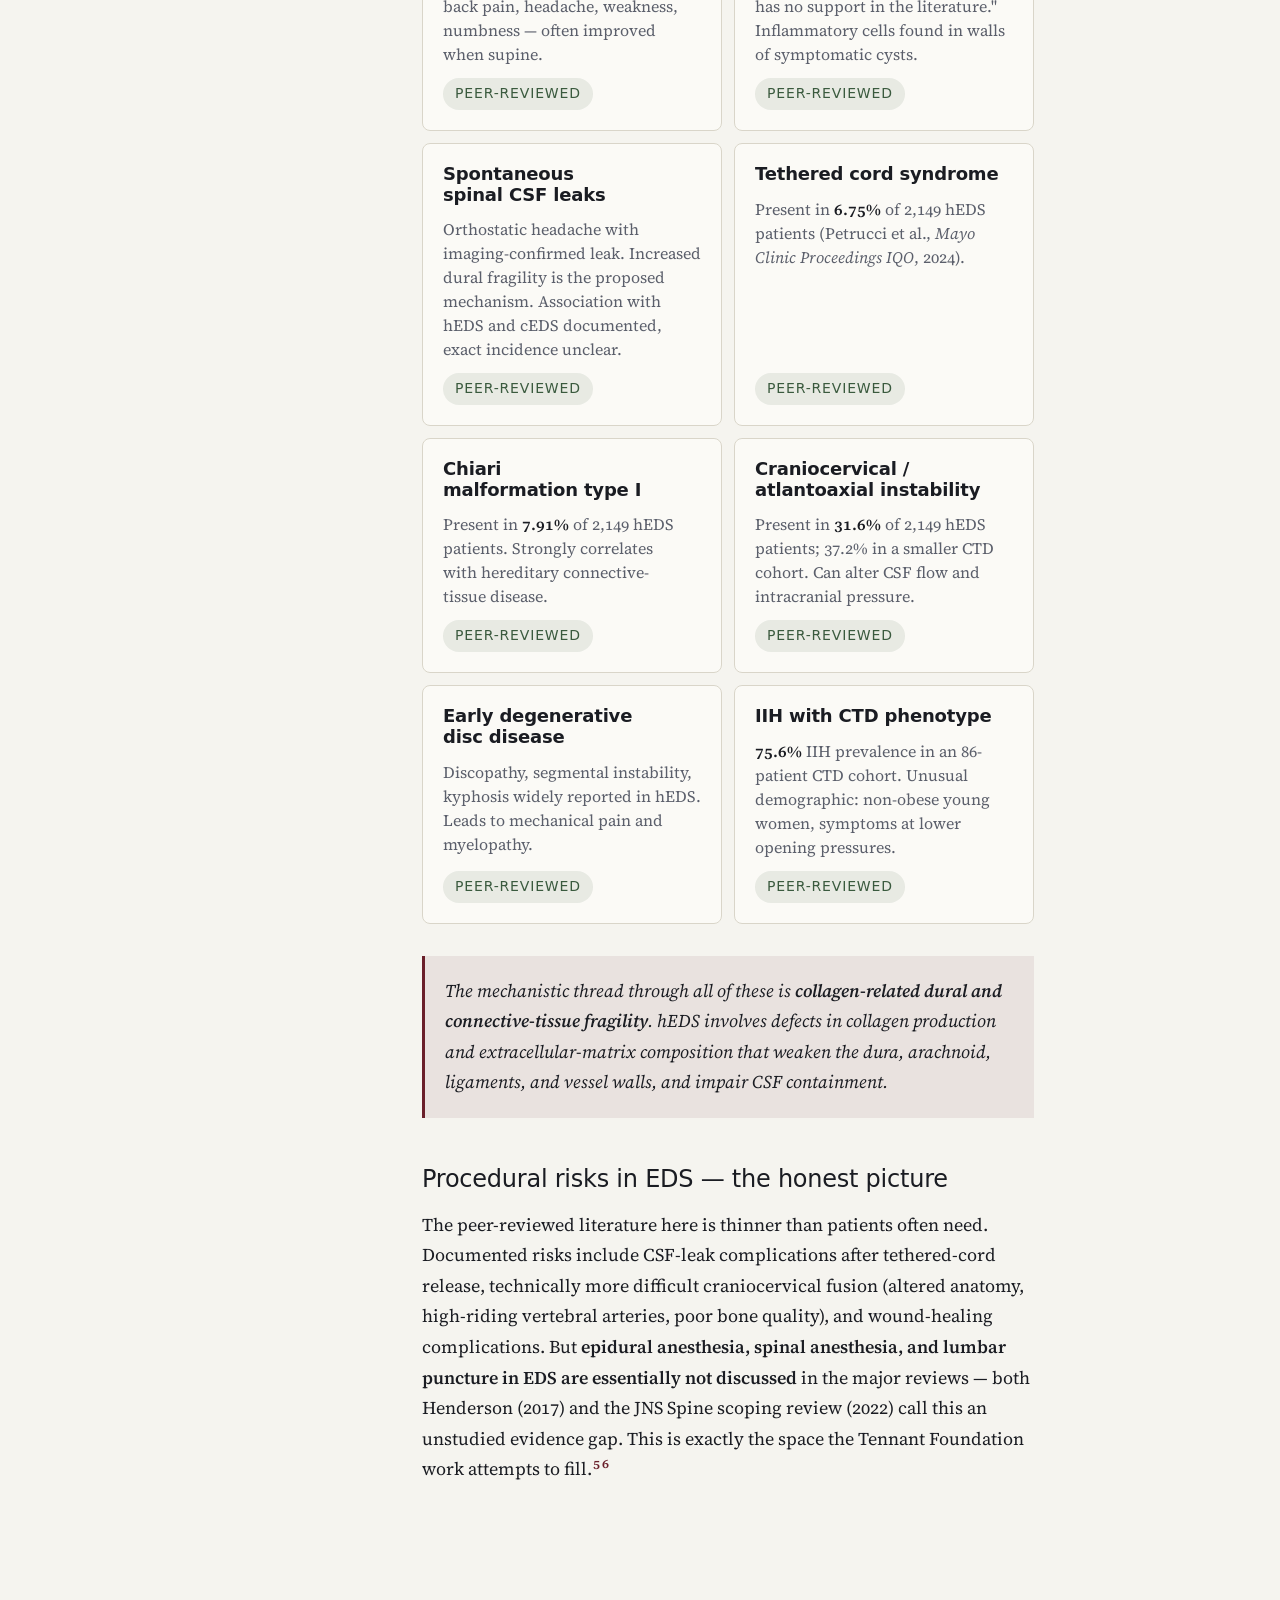
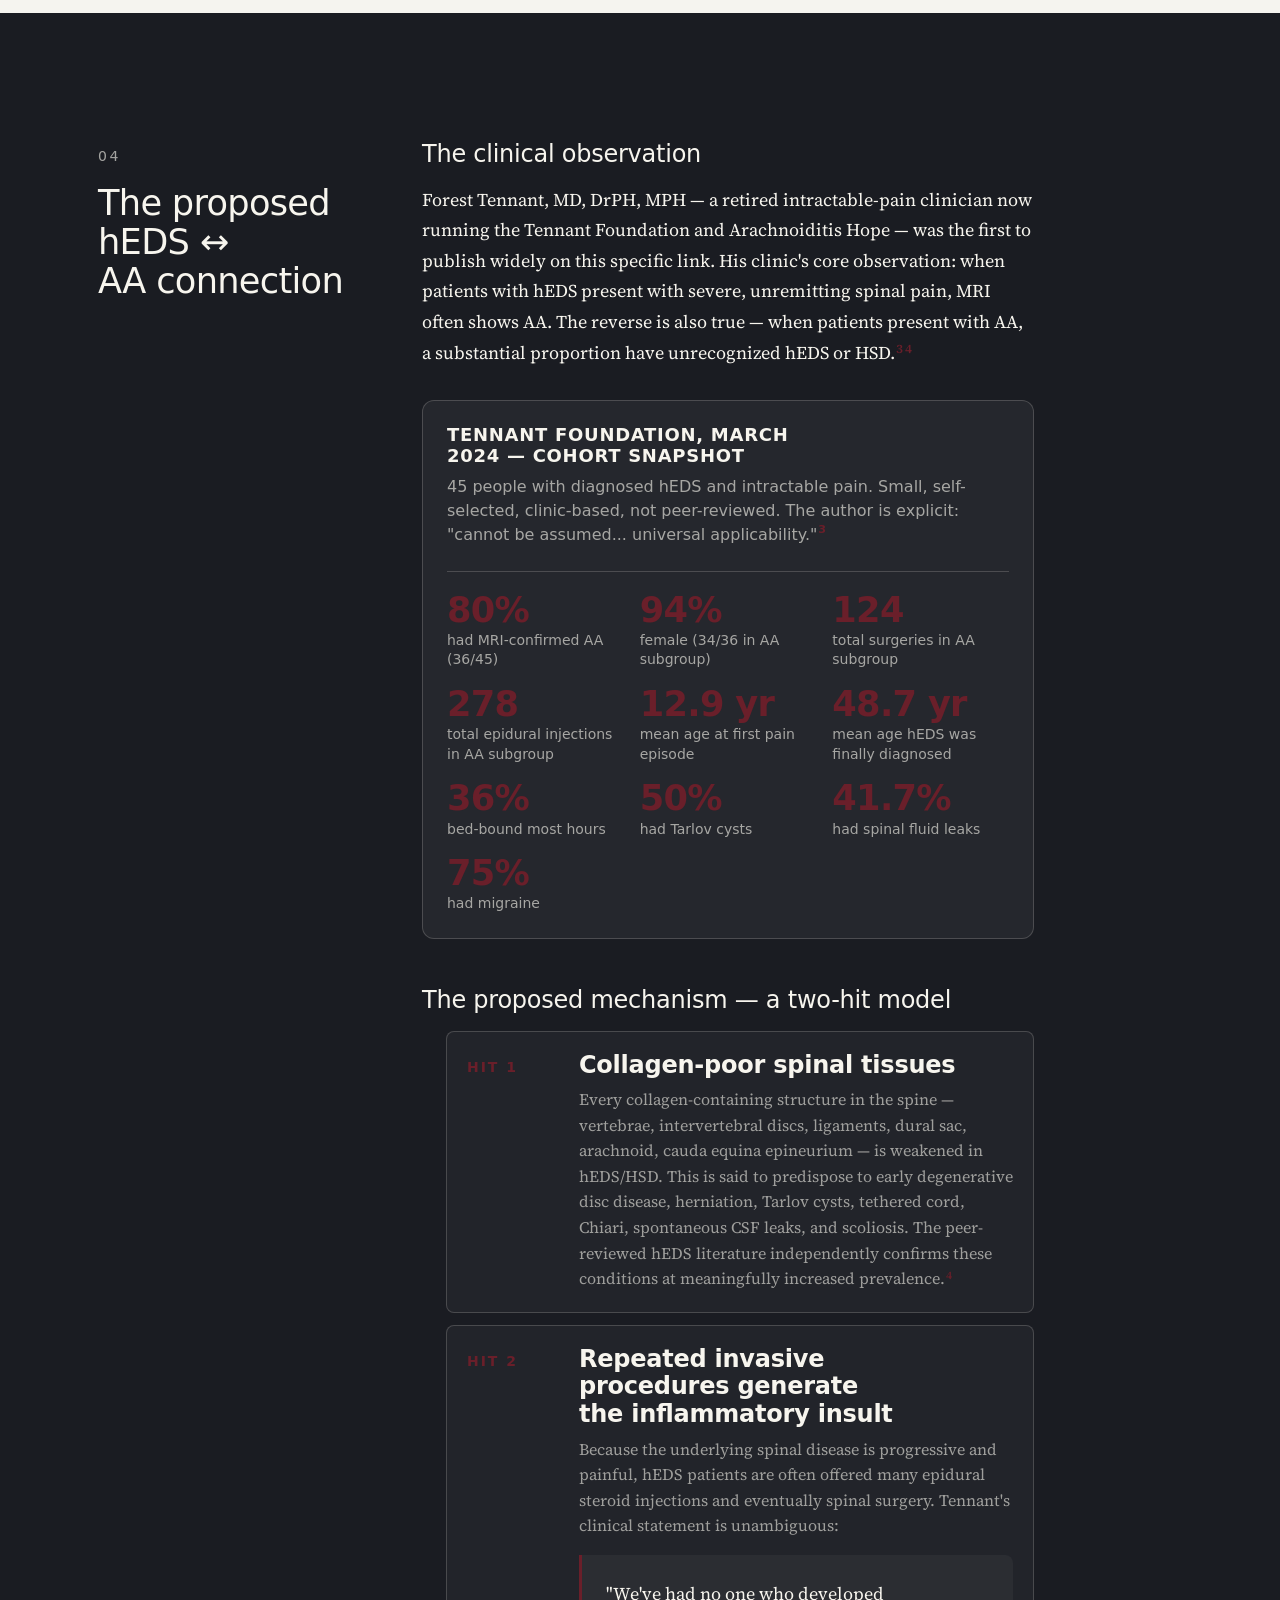
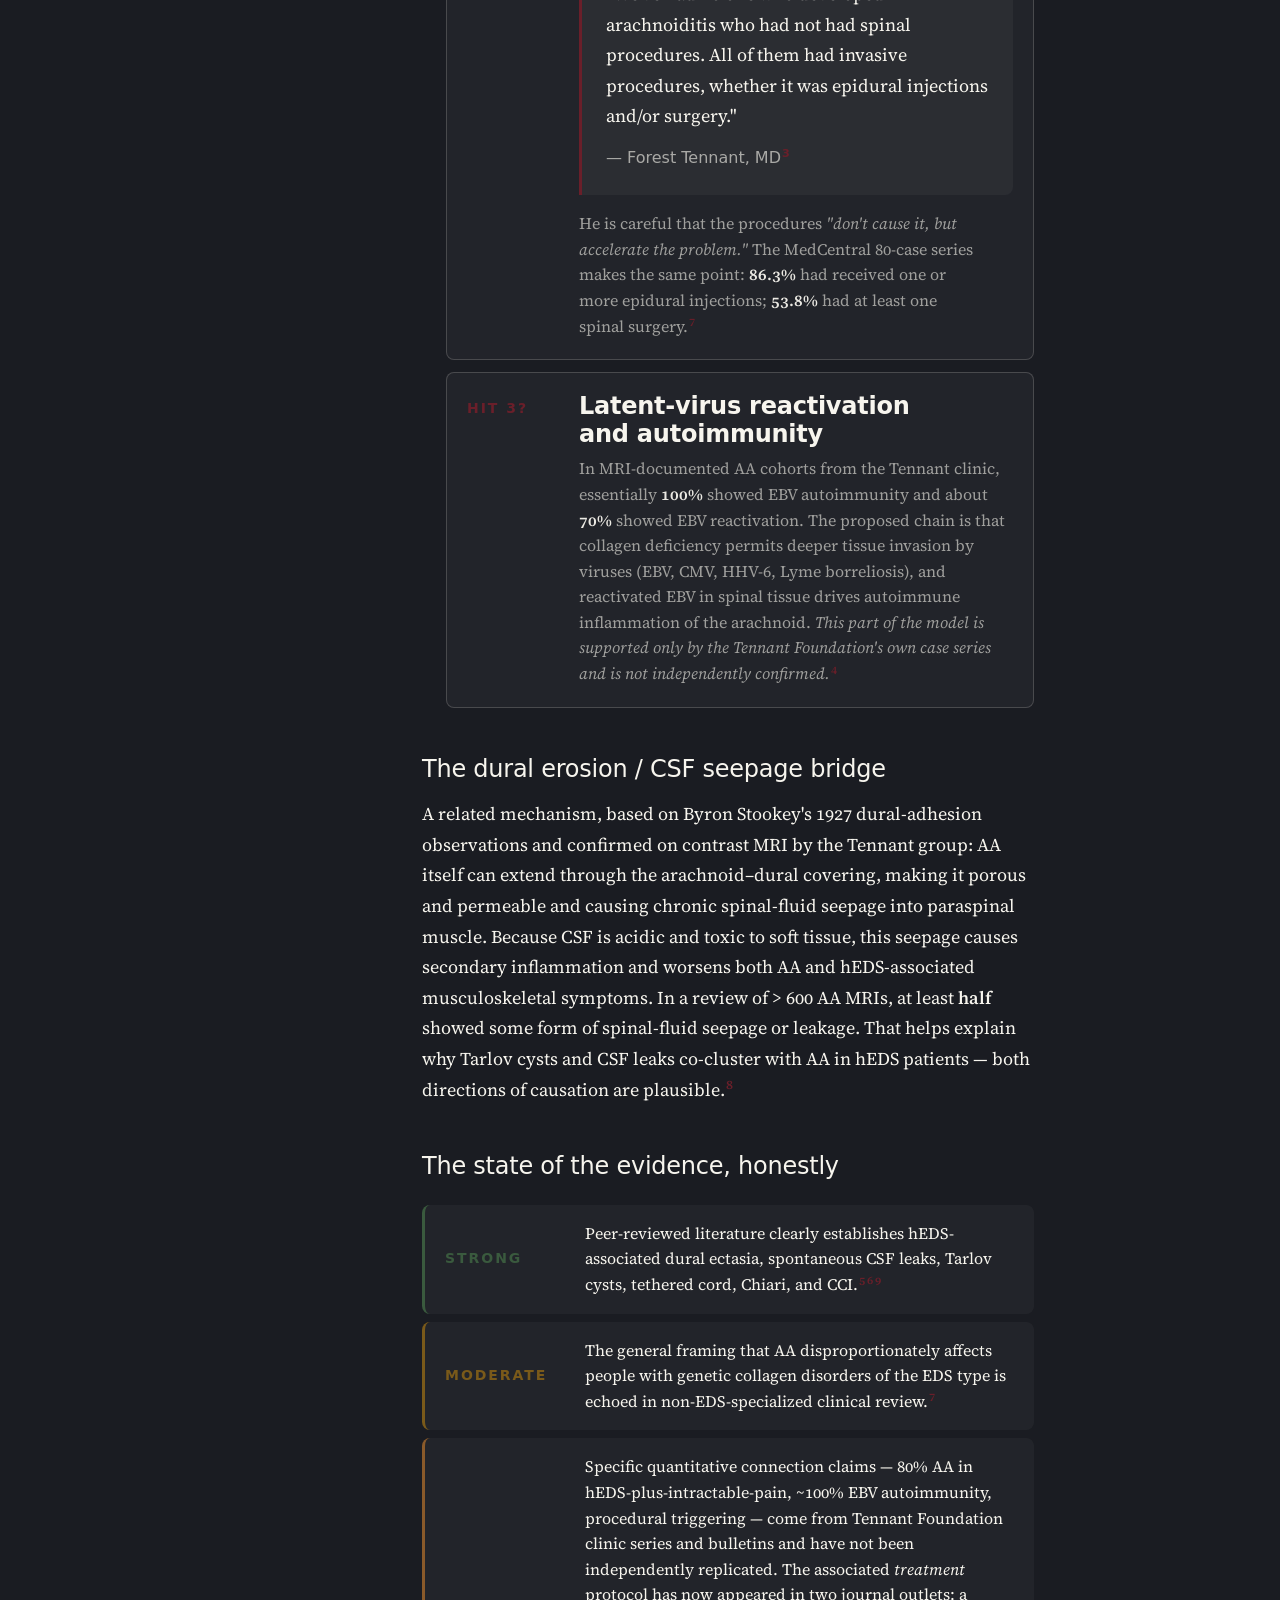
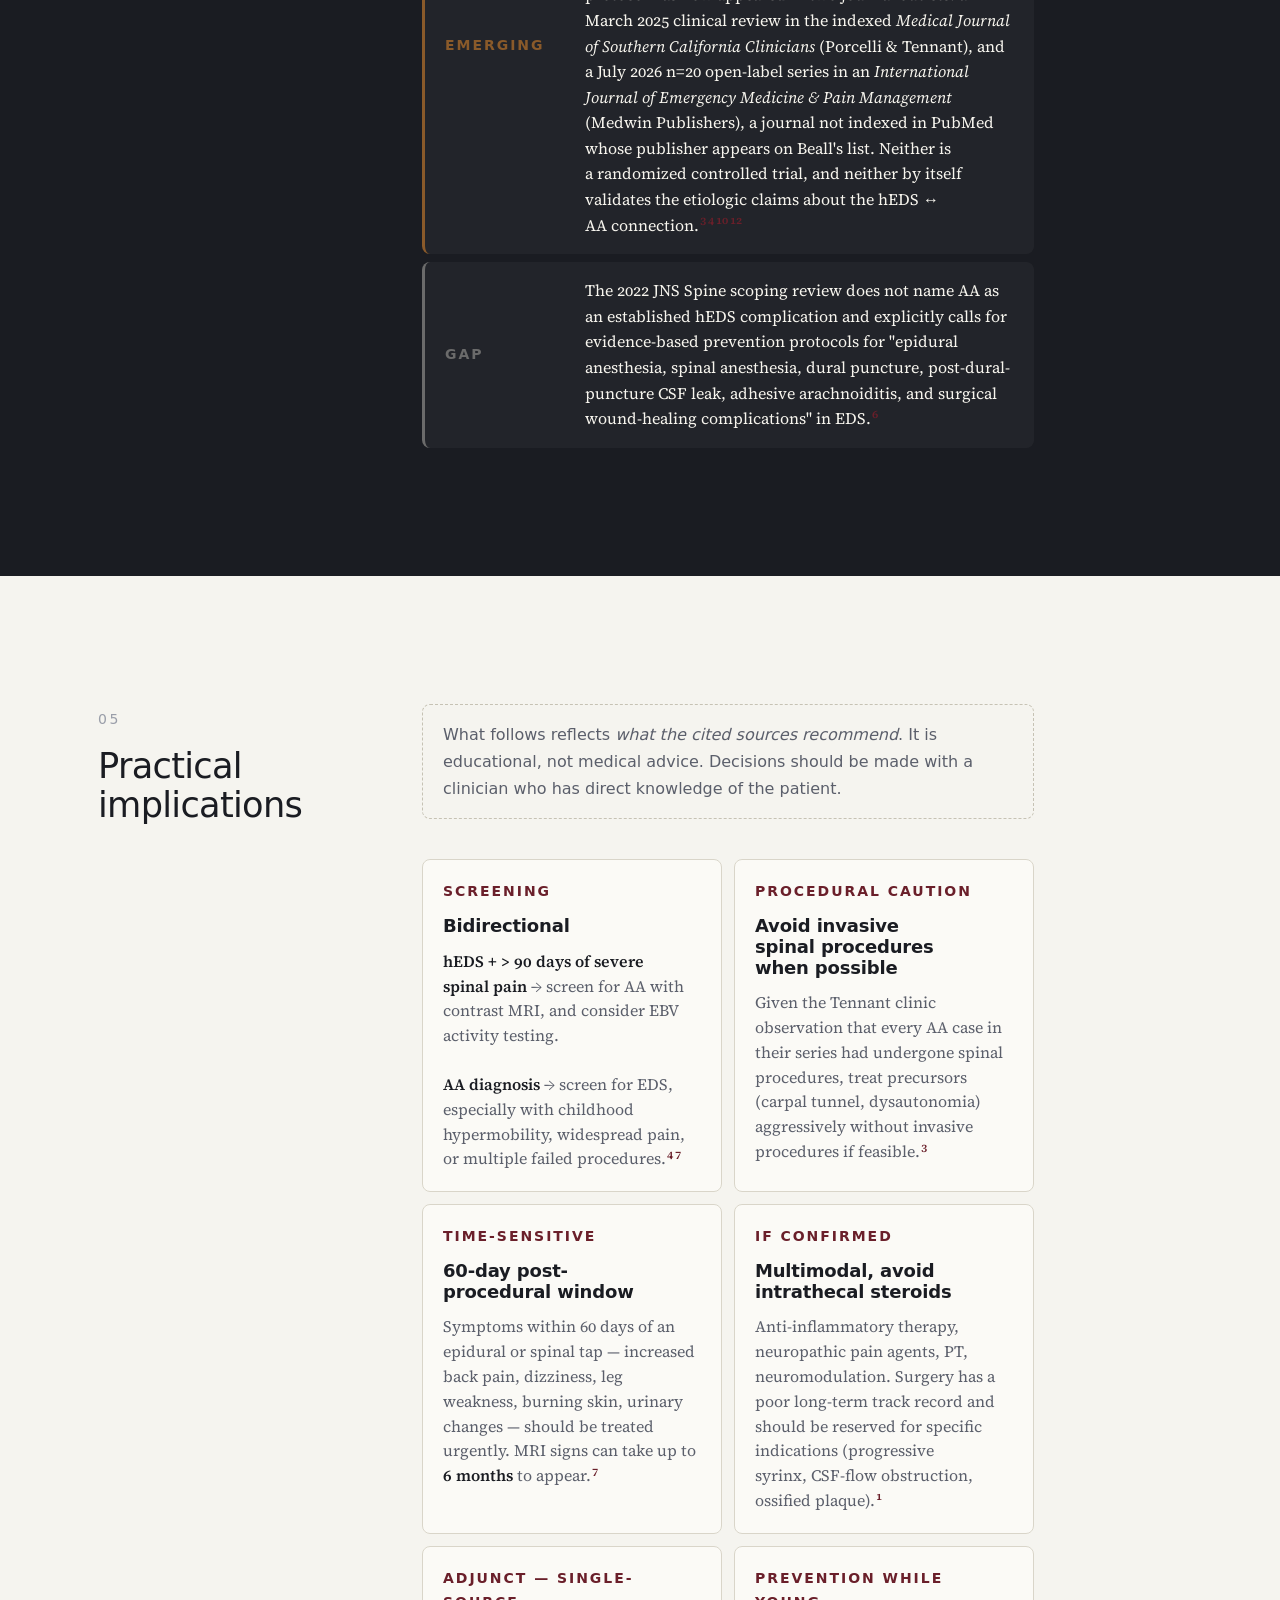
==== commit ef296b72: "Verification pass: qualify IJEMPM peer-review claim (Medwin/Beall's list), add Porcelli & Tennant 20" ====
--- a/index.html
+++ b/index.html
@@ -74,8 +74,8 @@
           </p>
           <dl class="hero__stats">
             <div>
-              <dt>First AA treatment RCT-style study</dt>
-              <dd>2026</dd>
+              <dt>First AA treatment case series</dt>
+              <dd>2025–26</dd>
             </div>
             <div>
               <dt>Tennant cohort with AA</dt>
@@ -91,8 +91,8 @@
             </div>
           </dl>
           <p class="hero__note">
-            Updated September 2026 to reflect the July 2026 publication of the first peer-reviewed successful AA
-            treatment study and the death of Dr. Forest Tennant on August 13, 2026.
+            Updated September 2026 to reflect the 2025–26 publication of the first successful AA treatment case
+            series and the death of Dr. Forest Tennant on August 13, 2026.
           </p>
         </div>
         <div class="hero__aside" aria-hidden="true">
@@ -152,11 +152,15 @@
 
             <p>
               The connection between AA and hypermobile Ehlers–Danlos syndrome (hEDS) is a working clinical
-              hypothesis with substantial supporting observation but limited high-quality controlled evidence — with
-              one important recent shift: in July 2026, the first peer-reviewed successful <em>treatment</em> for
-              chronic AA was published (Tennant, Porcelli &amp; Sands, n=20; 20/20 with symptomatic pain
-              relief).<sup><a href="#ref-10">10</a></sup> The connection itself, however, remains supported mainly by
-              clinical observation. Three lines of evidence anchor the case:
+              hypothesis with substantial supporting observation but limited high-quality controlled evidence. In
+              July 2026, a small open-label study of a successful AA <em>treatment</em> (Tennant, Porcelli &amp;
+              Sands, n=20; 20/20 with symptomatic pain relief) appeared in a journal that describes itself as
+              peer-reviewed but is not indexed in PubMed and whose publisher appears on Beall's list of potentially
+              predatory open-access publishers — an important caveat noted
+              below.<sup><a href="#ref-10">10</a></sup> A related 2025 clinical review by Porcelli &amp; Tennant
+              appeared in the indexed <em>Medical Journal of Southern California Clinicians</em>.<sup><a href="#ref-12">12</a></sup>
+              The connection itself remains supported mainly by clinical observation. Three lines of evidence anchor
+              the case:
             </p>
 
             <ol class="key-findings">
@@ -362,8 +366,8 @@
             </p>
 
             <div class="callout callout--new">
-              <span class="callout__eyebrow">New — July 2026</span>
-              <h4>First peer-reviewed successful AA treatment</h4>
+              <span class="callout__eyebrow">New — July 18, 2026</span>
+              <h4>First successful AA treatment reported in the literature</h4>
               <p>
                 Tennant, Porcelli &amp; Sands published <cite>Low Dose Methylprednisolone and Ketorolac Treatment for
                 Adhesive Arachnoiditis</cite> in the <em>International Journal of Emergency Medicine &amp; Pain
@@ -377,10 +381,14 @@
                 <li><strong>9 / 20</strong> reported fewer bed-bound days</li>
               </ul>
               <p>
-                The authors describe this as the first published successful treatment for AA in the 153 years since
-                the condition was defined in medical dictionaries in 1873. It is a small, single-center study, not a
-                randomized controlled trial, but it materially changes the "no published treatment" framing that has
-                surrounded AA for over a century.<sup><a href="#ref-10">10</a></sup>
+                The authors describe this as the first successful published treatment for AA in the 153 years since
+                the condition was defined in medical dictionaries in 1873. It is a small, single-center, open-label
+                study — not a randomized controlled trial — and, importantly, the publishing journal is a Medwin
+                Publishers title that is not indexed in PubMed/MEDLINE. Medwin appears on Jeffrey Beall's list of
+                potentially predatory open-access publishers, so the "peer-reviewed" framing should be treated with
+                caution. The findings are consistent with the same authors' work in the indexed
+                <em>Medical Journal of Southern California Clinicians</em>
+                (Porcelli &amp; Tennant, March 2025).<sup><a href="#ref-10">10</a></sup><sup><a href="#ref-12">12</a></sup>
               </p>
             </div>
 
@@ -611,10 +619,13 @@
                   <p>
                     Specific quantitative connection claims — 80% AA in hEDS-plus-intractable-pain, ~100% EBV
                     autoimmunity, procedural triggering — come from Tennant Foundation clinic series and bulletins
-                    and have not been independently replicated. The associated <em>treatment</em> protocol was
-                    peer-reviewed in July 2026 (n=20 open-label; not an RCT), which moves the therapy side of the
-                    Tennant work out of the "non-peer-reviewed" tier but does not by itself validate the etiologic
-                    claims about the hEDS ↔ AA connection.<sup><a href="#ref-3">3</a></sup><sup><a href="#ref-4">4</a></sup><sup><a href="#ref-10">10</a></sup>
+                    and have not been independently replicated. The associated <em>treatment</em> protocol has now
+                    appeared in two journal outlets: a March 2025 clinical review in the indexed
+                    <em>Medical Journal of Southern California Clinicians</em> (Porcelli &amp; Tennant), and a July
+                    2026 n=20 open-label series in an <em>International Journal of Emergency Medicine &amp; Pain
+                    Management</em> (Medwin Publishers), a journal not indexed in PubMed whose publisher appears on
+                    Beall's list. Neither is a randomized controlled trial, and neither by itself validates the
+                    etiologic claims about the hEDS ↔ AA connection.<sup><a href="#ref-3">3</a></sup><sup><a href="#ref-4">4</a></sup><sup><a href="#ref-10">10</a></sup><sup><a href="#ref-12">12</a></sup>
                   </p>
                 </div>
               </article>
@@ -761,12 +772,19 @@
                 <a href="https://arachnoiditishope.com/wp-content/uploads/2024/03/Final-Report-3-24.pdf" target="_blank" rel="noopener noreferrer">Read →</a>
               </li>
               <li id="ref-10">
-                Tennant F, Porcelli MJ, Sands J. <cite>Low Dose Methylprednisolone and Ketorolac Treatment for Adhesive Arachnoiditis</cite>. <em>International Journal of Emergency Medicine &amp; Pain Management</em>, 2026. First peer-reviewed successful treatment for chronic AA.
-                <a href="https://hootmd.com/heath-update/first-successful-treatment-of-arachnoditis-published/" target="_blank" rel="noopener noreferrer">Summary →</a>
+                Tennant F, Porcelli MJ, Sands J. <cite>Low Dose Methylprednisolone and Ketorolac Treatment for Adhesive Arachnoiditis</cite>. <em>International Journal of Emergency Medicine &amp; Pain Management</em>, 2026 — published by Medwin Publishers.
+                <strong>Integrity note:</strong> the journal is not indexed in PubMed/MEDLINE and the publisher appears on
+                <a href="https://beallslist.net/" target="_blank" rel="noopener noreferrer">Beall's list</a>
+                of potentially predatory open-access publishers, so its "peer-reviewed" claim should be treated with caution. Primary reporting via Dr. Tennant's own column at Pain News Network, July 18, 2026.
+                <a href="https://www.painnewsnetwork.org/stories/2026/7/18/first-successful-treatment-of-arachnoditis-published" target="_blank" rel="noopener noreferrer">Read →</a>
               </li>
               <li id="ref-11">
-                Arachnoiditis Hope / Tennant F. <cite>Neurosteroid alternative for AA — pregnenolone, DHEA, PEA</cite>. Pain News Network, 2026. Includes 2025 <em>Nutrition Reviews</em> PEA meta-analysis.
-                <a href="https://www.painnewsnetwork.org/stories/tag/Arachnoiditis+Hope" target="_blank" rel="noopener noreferrer">Read →</a>
+                Viña I, López-Moreno M. <cite>Meta-Analysis of Palmitoylethanolamide in Pain Management: Addressing Literature Gaps and Enhancing Understanding</cite>. <em>Nutrition Reviews</em>. 2025 Jul 1;83(7):e1604–e1618. 18 RCTs, 1,196 patients; significant pain reduction at 4–6 weeks. DOI: 10.1093/nutrit/nuae203.
+                <a href="https://pubmed.ncbi.nlm.nih.gov/39798151/" target="_blank" rel="noopener noreferrer">PubMed →</a>
+              </li>
+              <li id="ref-12">
+                Porcelli MJ, Tennant FS. <cite>Adhesive Arachnoiditis: An Old Disease Re-Emerges</cite>. <em>Medical Journal of Southern California Clinicians</em>. 2025;17(1):37–46. Indexed peer-reviewed clinical review of the same treatment framework, in a legitimate venue. DOI: 10.38206/1070105.
+                <a href="https://socalclinicians.org/periodical/2025_Arach.pdf" target="_blank" rel="noopener noreferrer">PDF →</a>
               </li>
               <li id="ref-4">
                 <cite>Arachnoiditis Hope Bulletin ED-38 — Association of EDS and AA</cite>, 2025.
@@ -789,8 +807,12 @@
                 <a href="https://www.painnewsnetwork.org/stories/2024/6/24/the-tragic-connection-between-ehlers-danlos-and-arachnoiditis" target="_blank" rel="noopener noreferrer">Read →</a>
               </li>
               <li>
-                Anson P. <cite>The Lifesaving Legacy of Dr. Forest Tennant</cite>. Pain News Network, August 14, 2026. Obituary and legacy overview.
+                Anson P. <cite>The Lifesaving Legacy of Dr. Forest Tennant</cite>. Pain News Network, August 14, 2026. Legacy overview.
                 <a href="https://www.painnewsnetwork.org/stories/2026/8/14/the-lifesaving-legacy-of-dr-forest-tennant" target="_blank" rel="noopener noreferrer">Read →</a>
+              </li>
+              <li>
+                <cite>Forest Tennant obituary (Jan 23, 1941 – Aug 13, 2026)</cite>. Forest Lawn Covina Hills. Primary source for death date.
+                <a href="https://obituaries.forestlawn.com/obituaries/forest-tennant" target="_blank" rel="noopener noreferrer">Read →</a>
               </li>
             </ol>
           </div>
@@ -802,10 +824,12 @@
       <div class="memoriam__inner">
         <span class="memoriam__eyebrow">In memoriam</span>
         <p class="memoriam__body">
-          <strong>Forest Tennant, MD, DrPH, MPH</strong> — January 23, 1941 – August 13, 2026. Much of the
-          clinical-observation literature on the hEDS ↔ AA connection reviewed here is Dr. Tennant's. He continued
-          research, writing, and correspondence with patients until his final days, and lived to see the first
-          peer-reviewed successful AA treatment study published a few weeks before his death.
+          <strong>Forest Tennant, MD, DrPH, MPH</strong> —
+          <a href="https://obituaries.forestlawn.com/obituaries/forest-tennant" target="_blank" rel="noopener noreferrer">January 23, 1941 – August 13, 2026</a>.
+          Much of the clinical-observation literature on the hEDS ↔ AA connection reviewed here is Dr. Tennant's.
+          He continued research, writing, and correspondence with patients until his final days, and lived to see
+          the first successful AA treatment study of his career reach the journal literature just weeks before his
+          death.
         </p>
       </div>
     </div>
--- a/style.css
+++ b/style.css
@@ -1044,6 +1044,16 @@
   color: var(--color-text-inverse);
   font-weight: 600;
 }
+.memoriam__body a {
+  color: var(--color-primary);
+  text-decoration: underline;
+  text-decoration-thickness: 1px;
+  text-underline-offset: 3px;
+  font-style: normal;
+}
+.memoriam__body a:hover {
+  color: var(--color-primary-hover);
+}
 
 /* ===== FOOTER ===== */
 
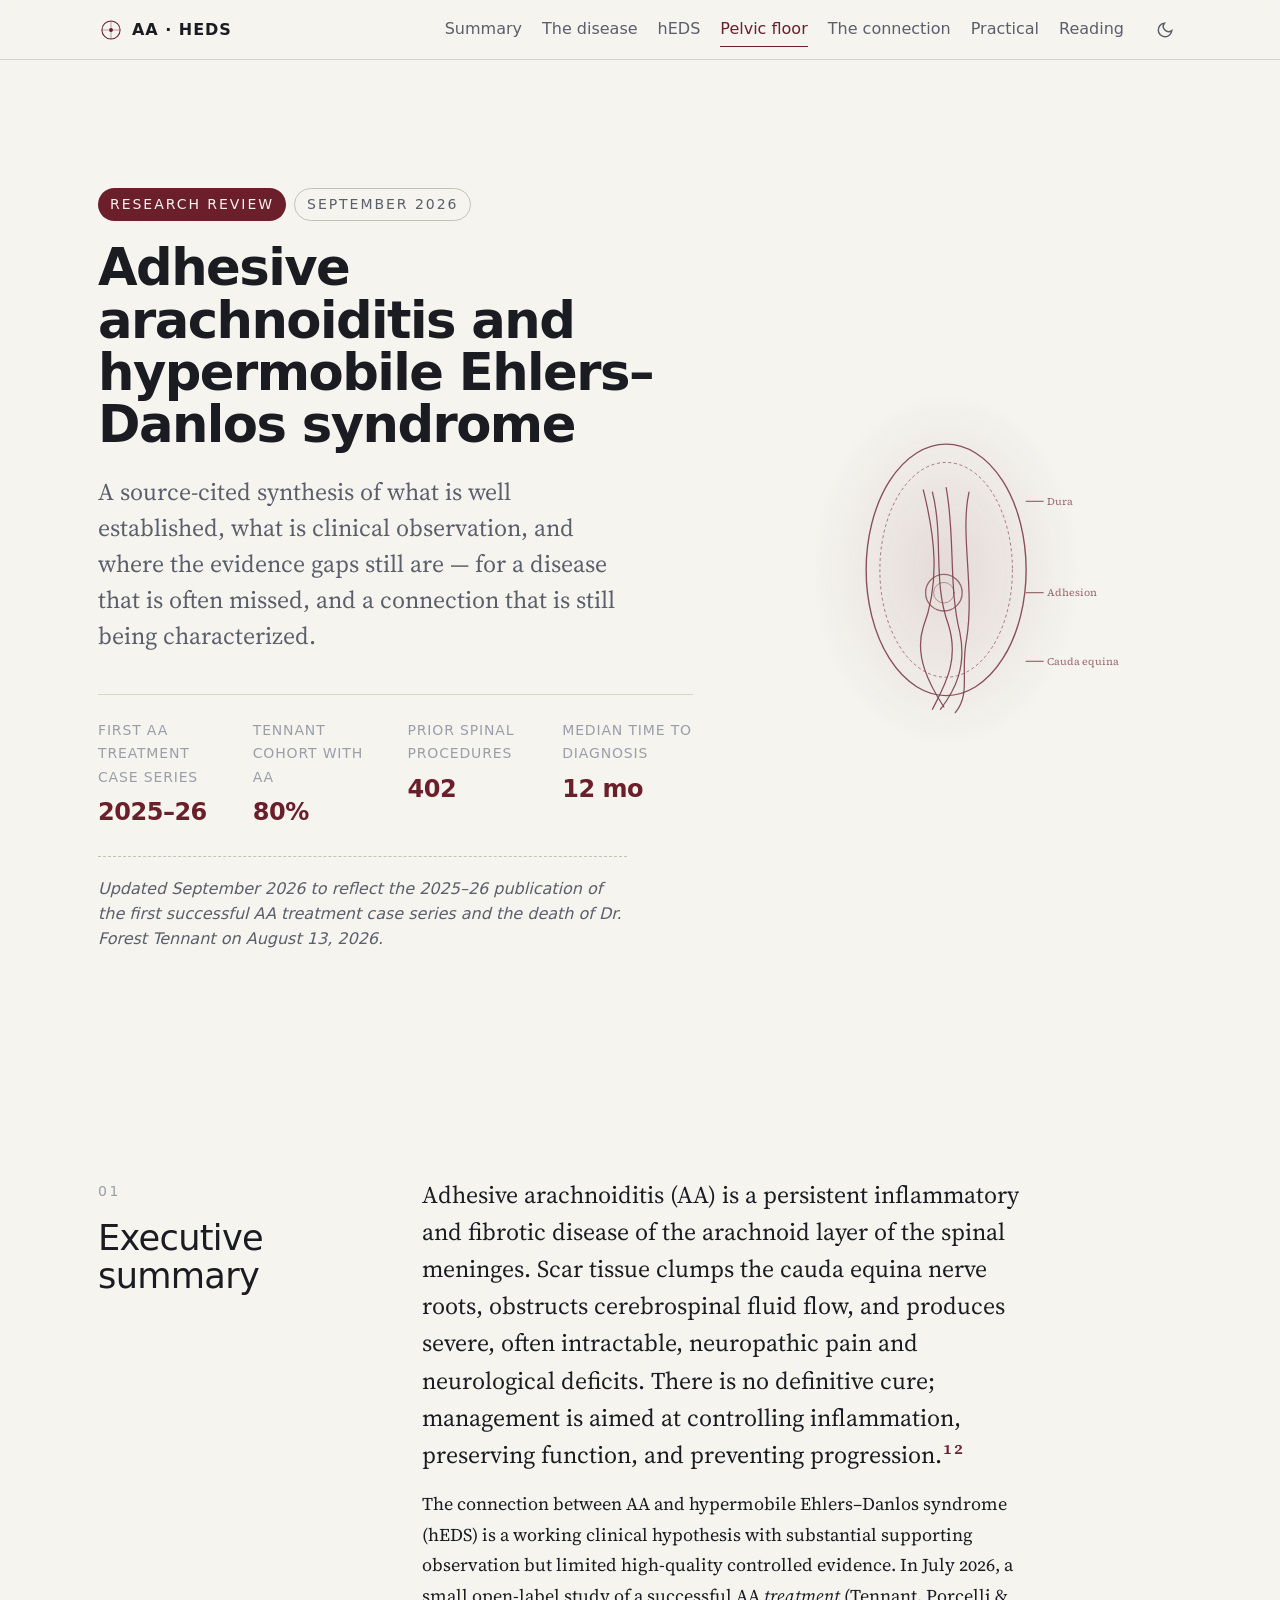
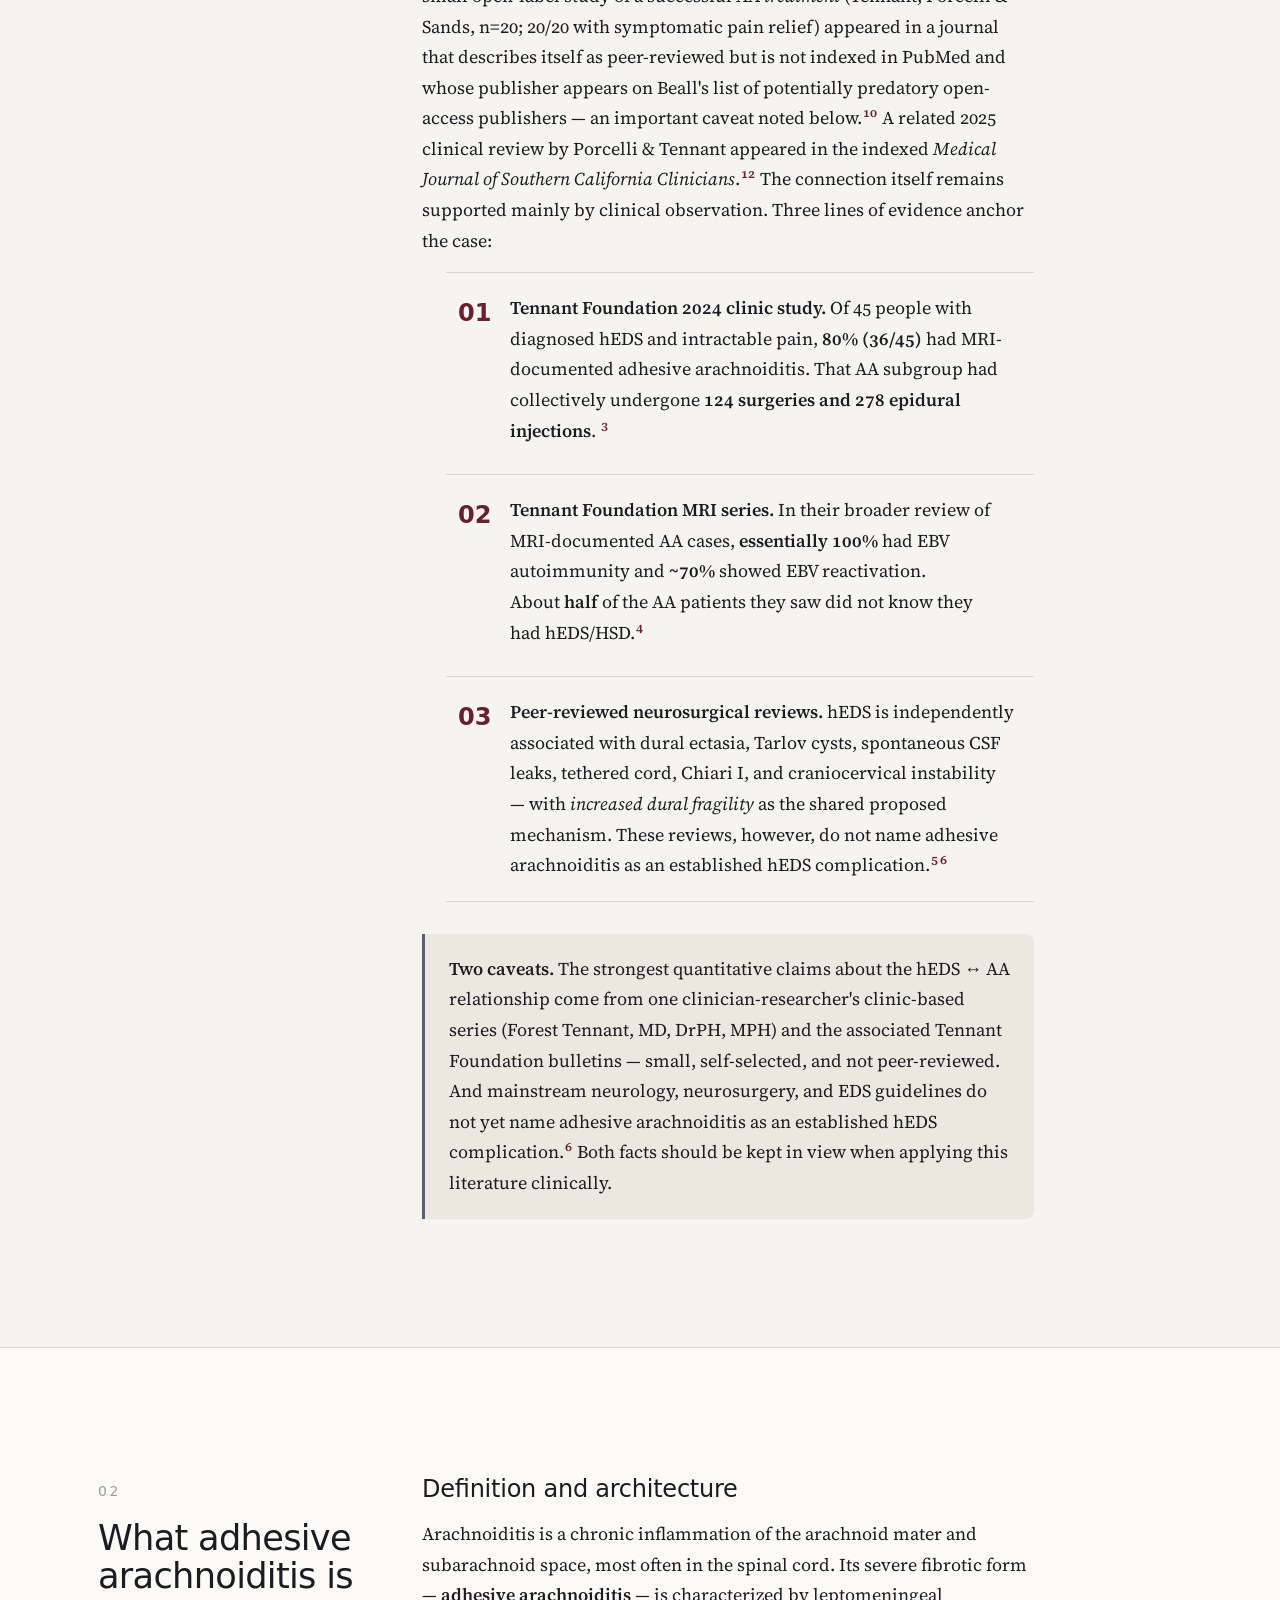
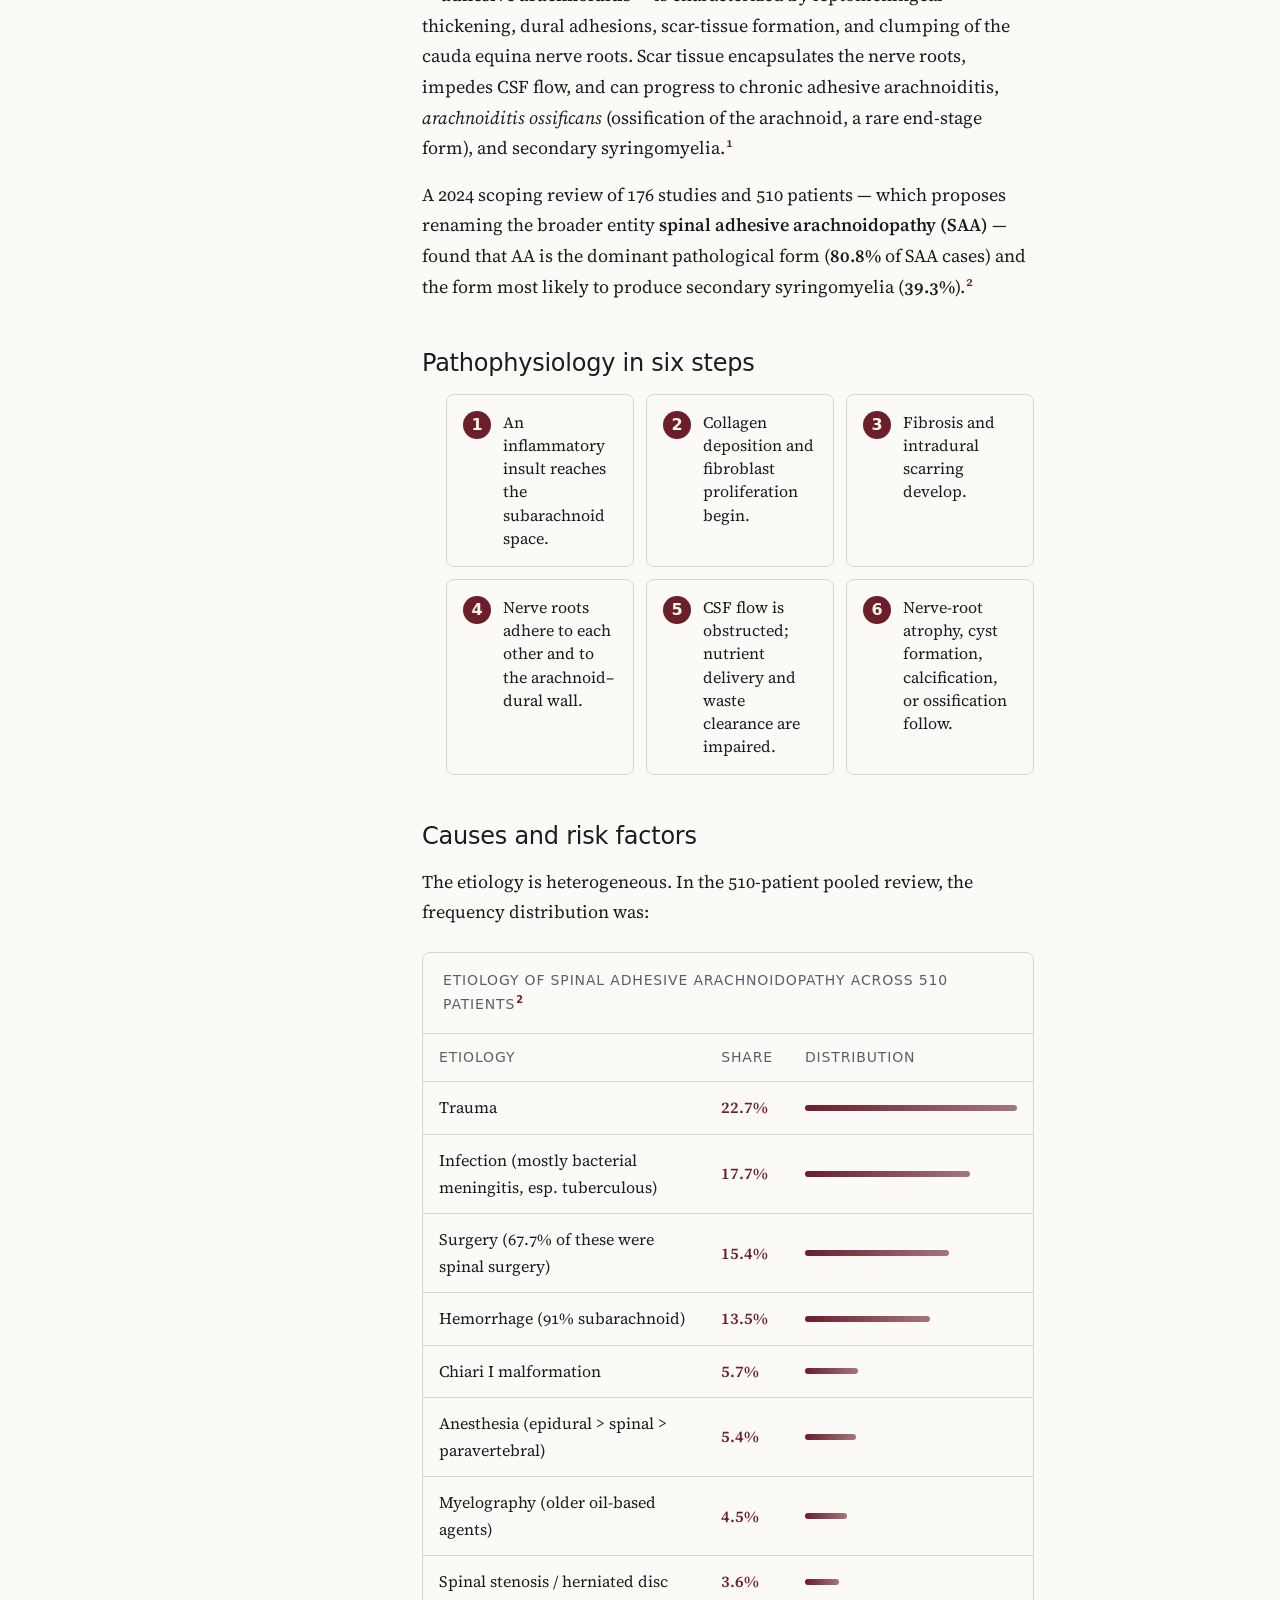
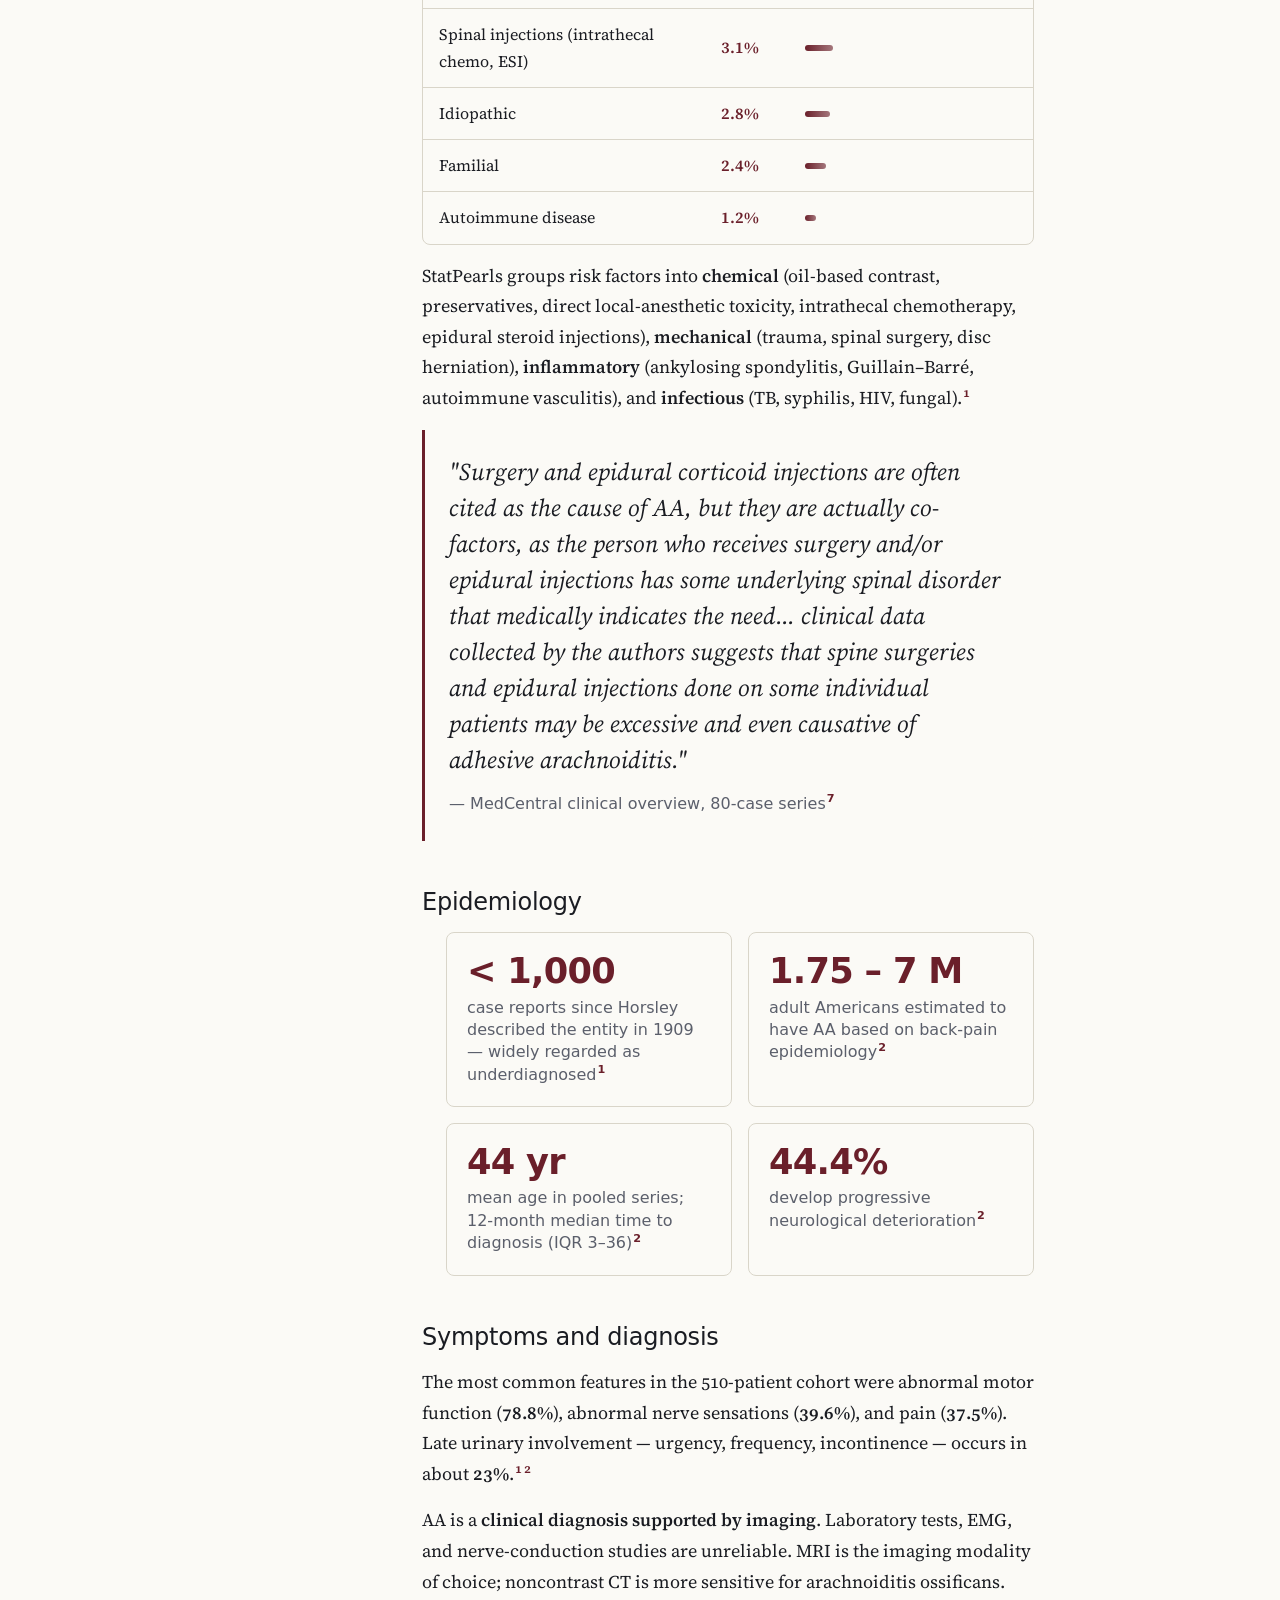
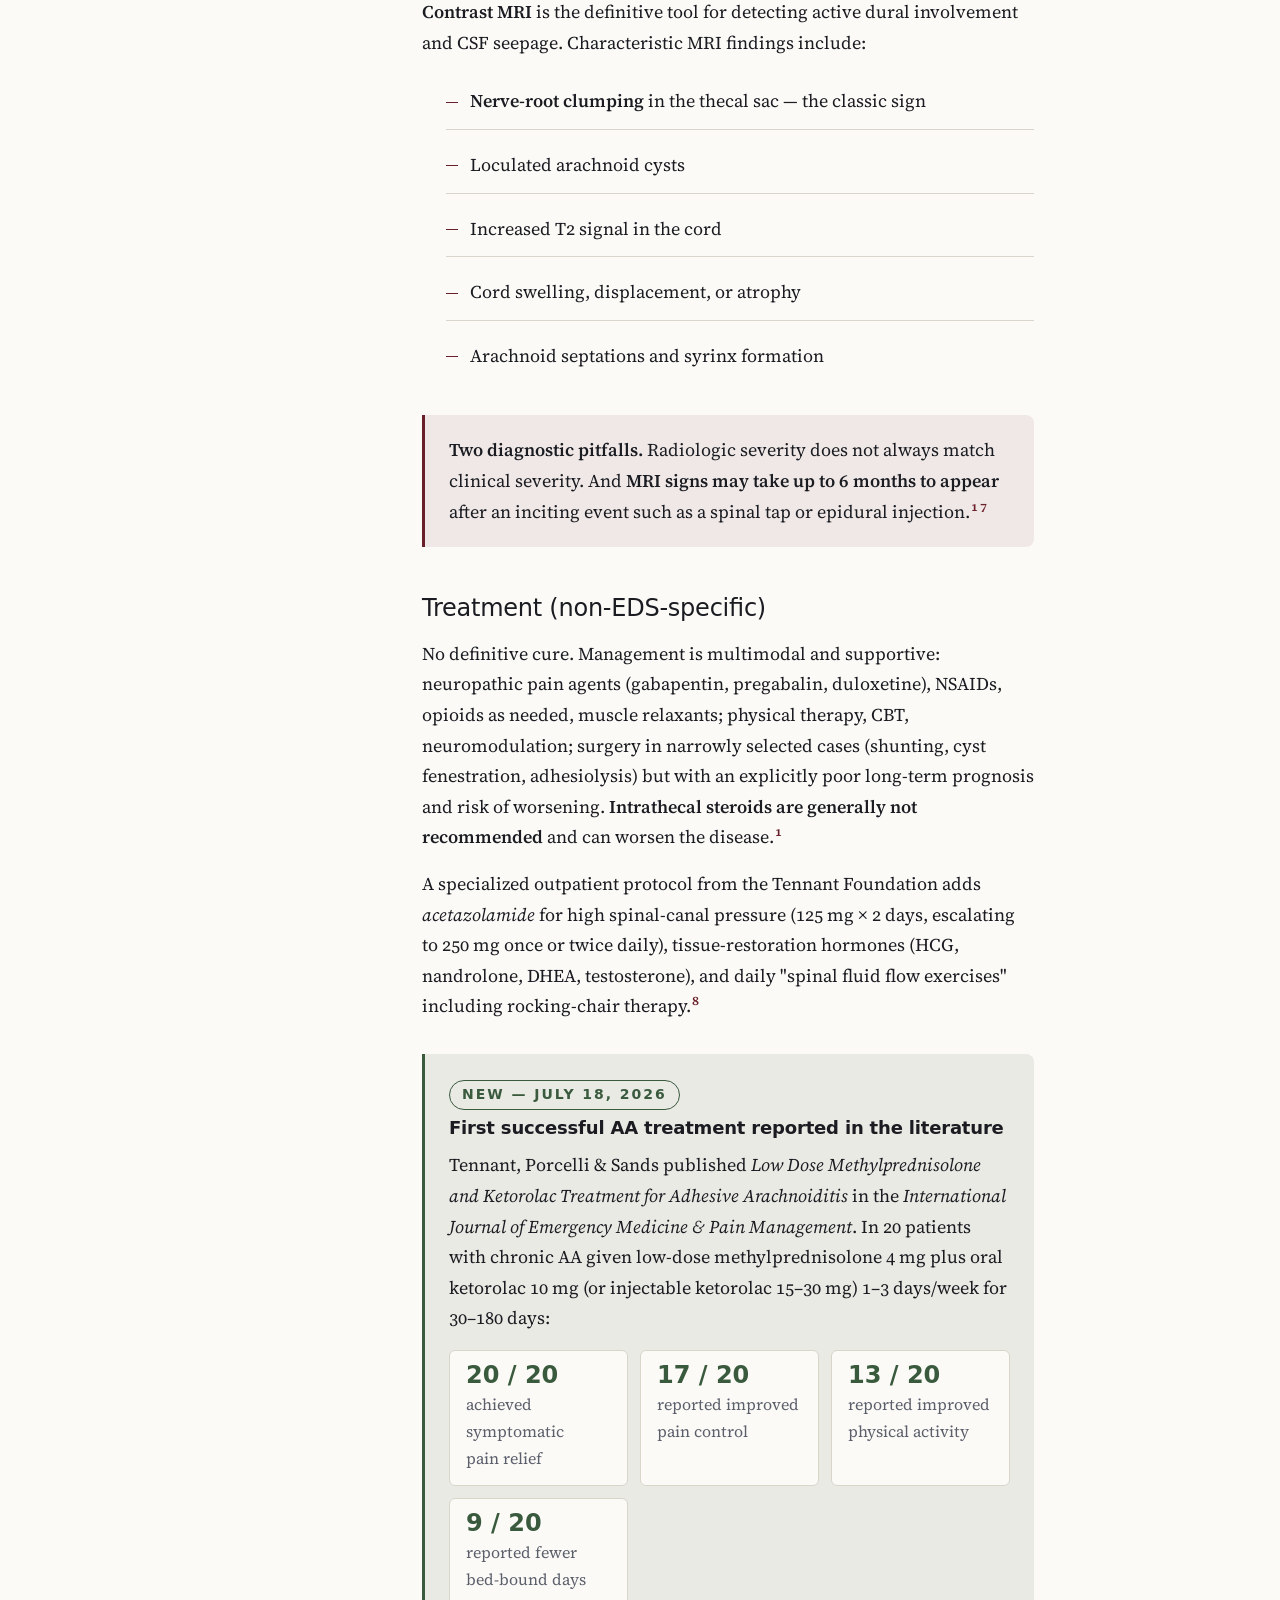
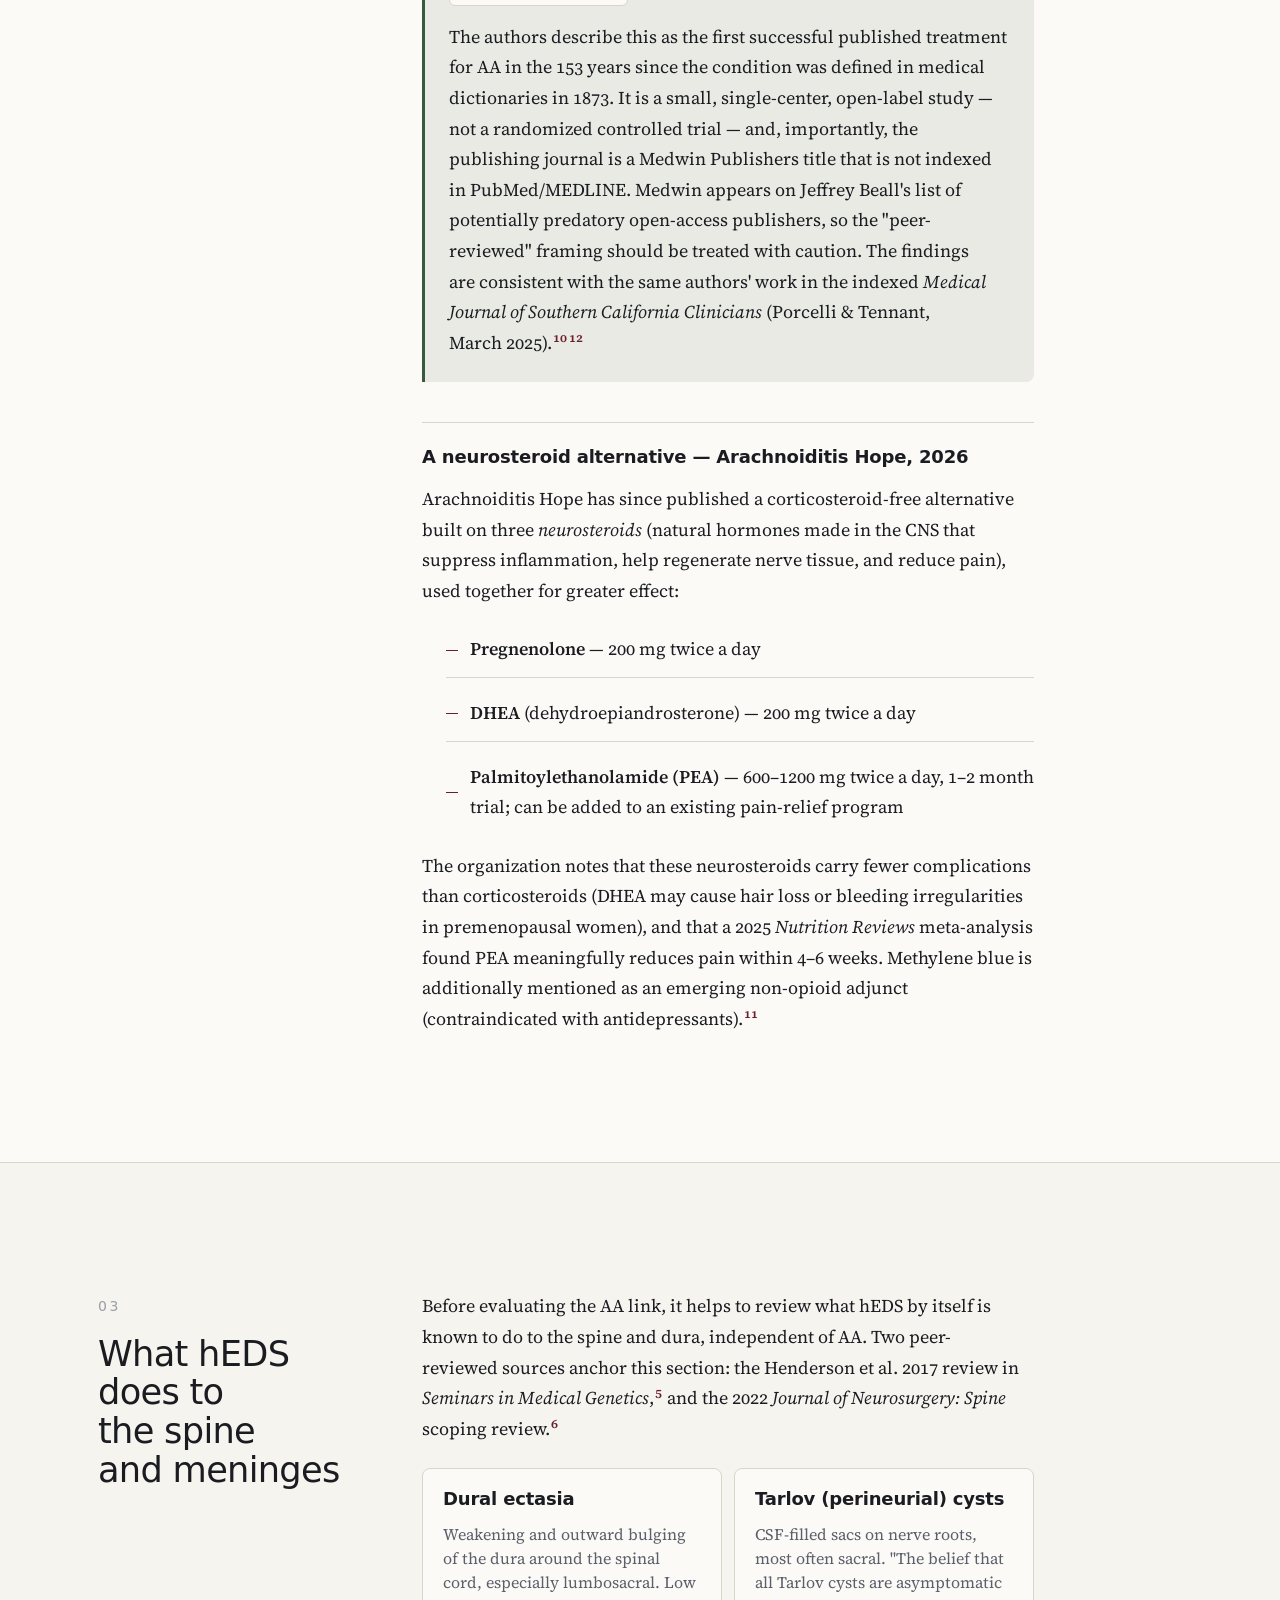
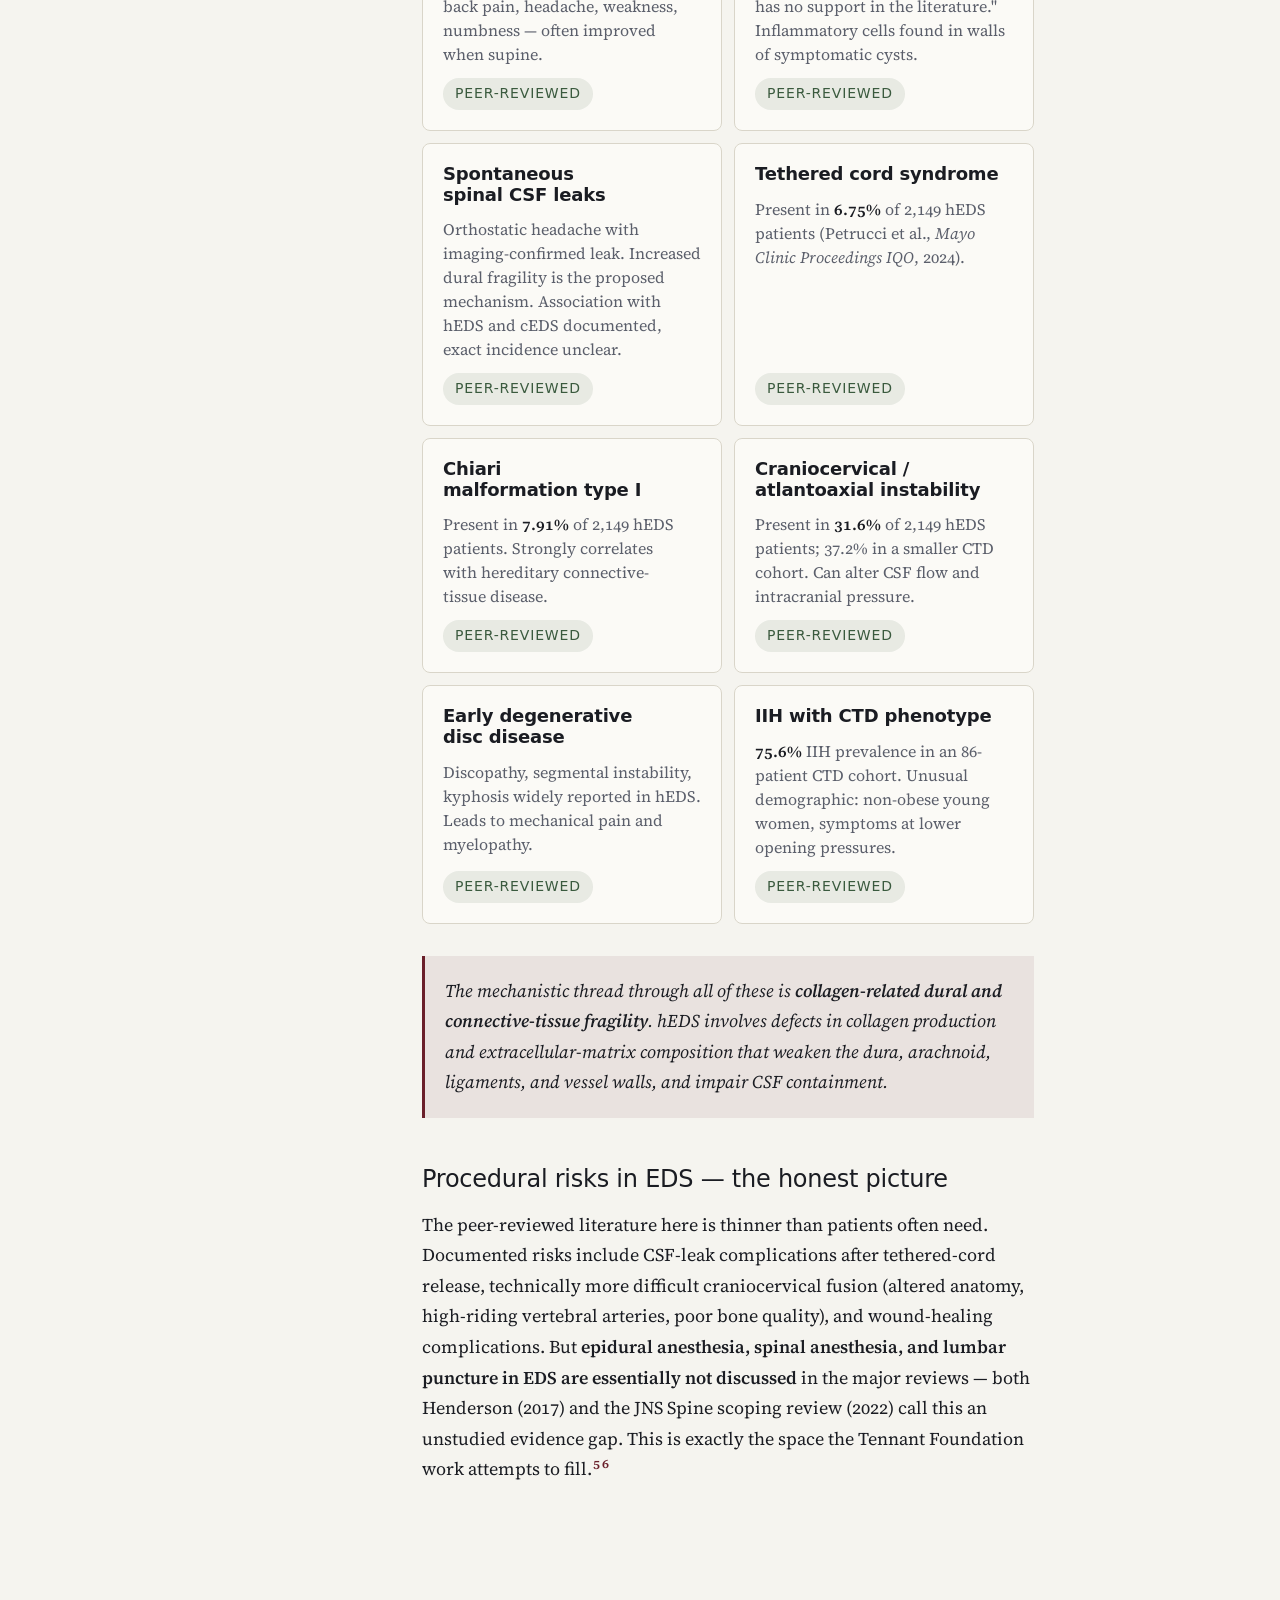
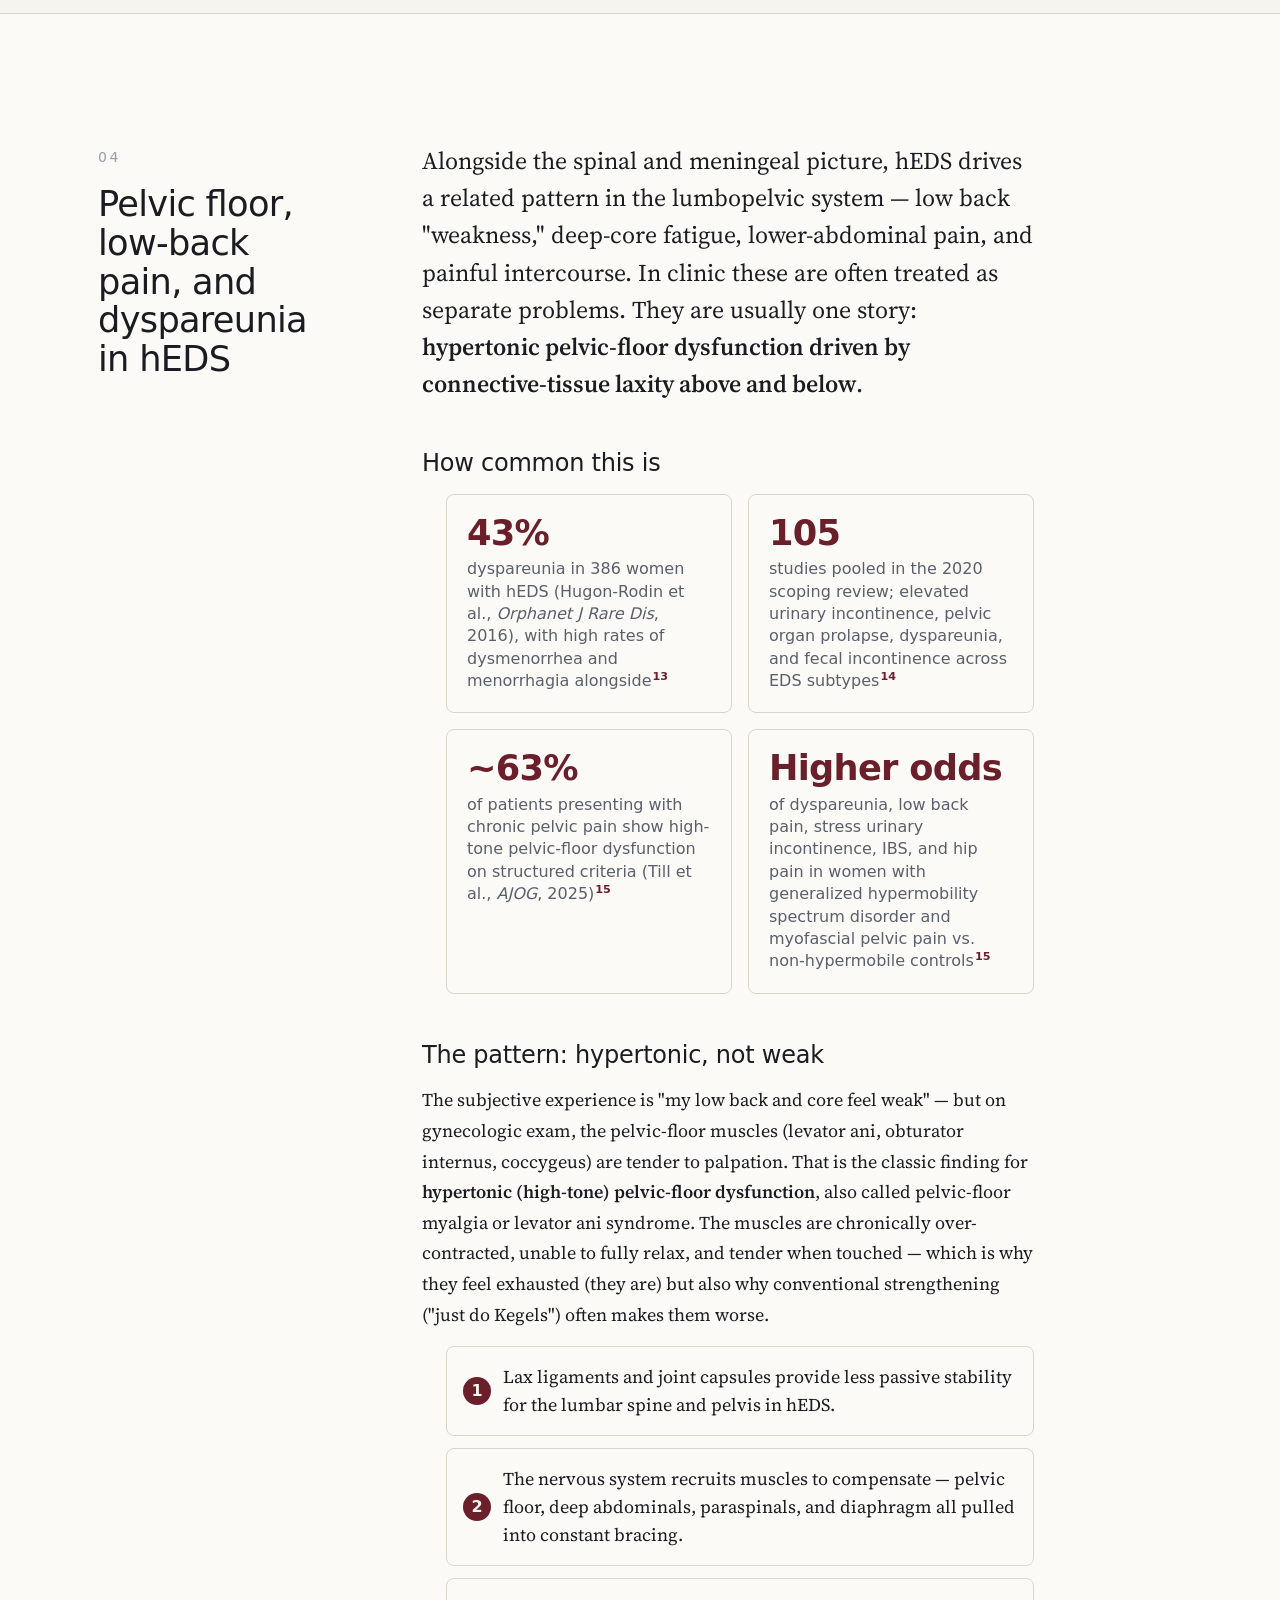
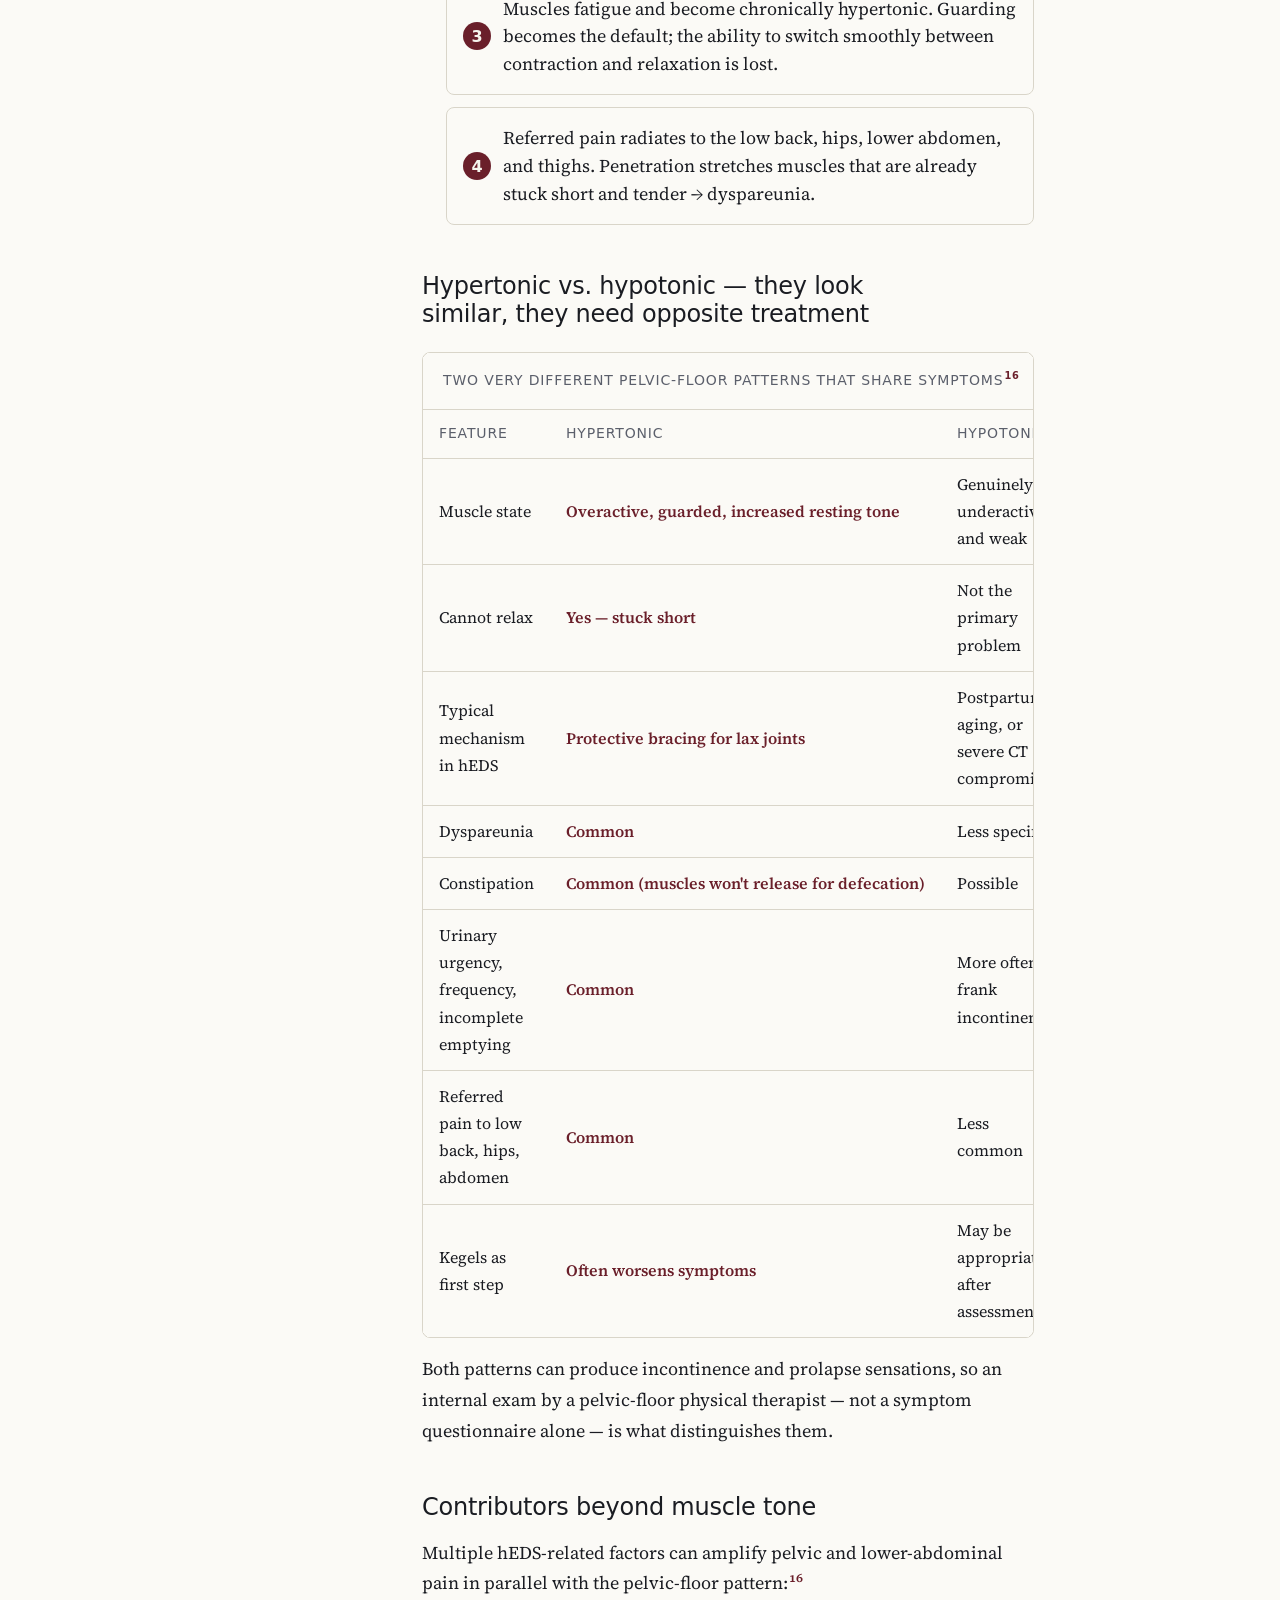
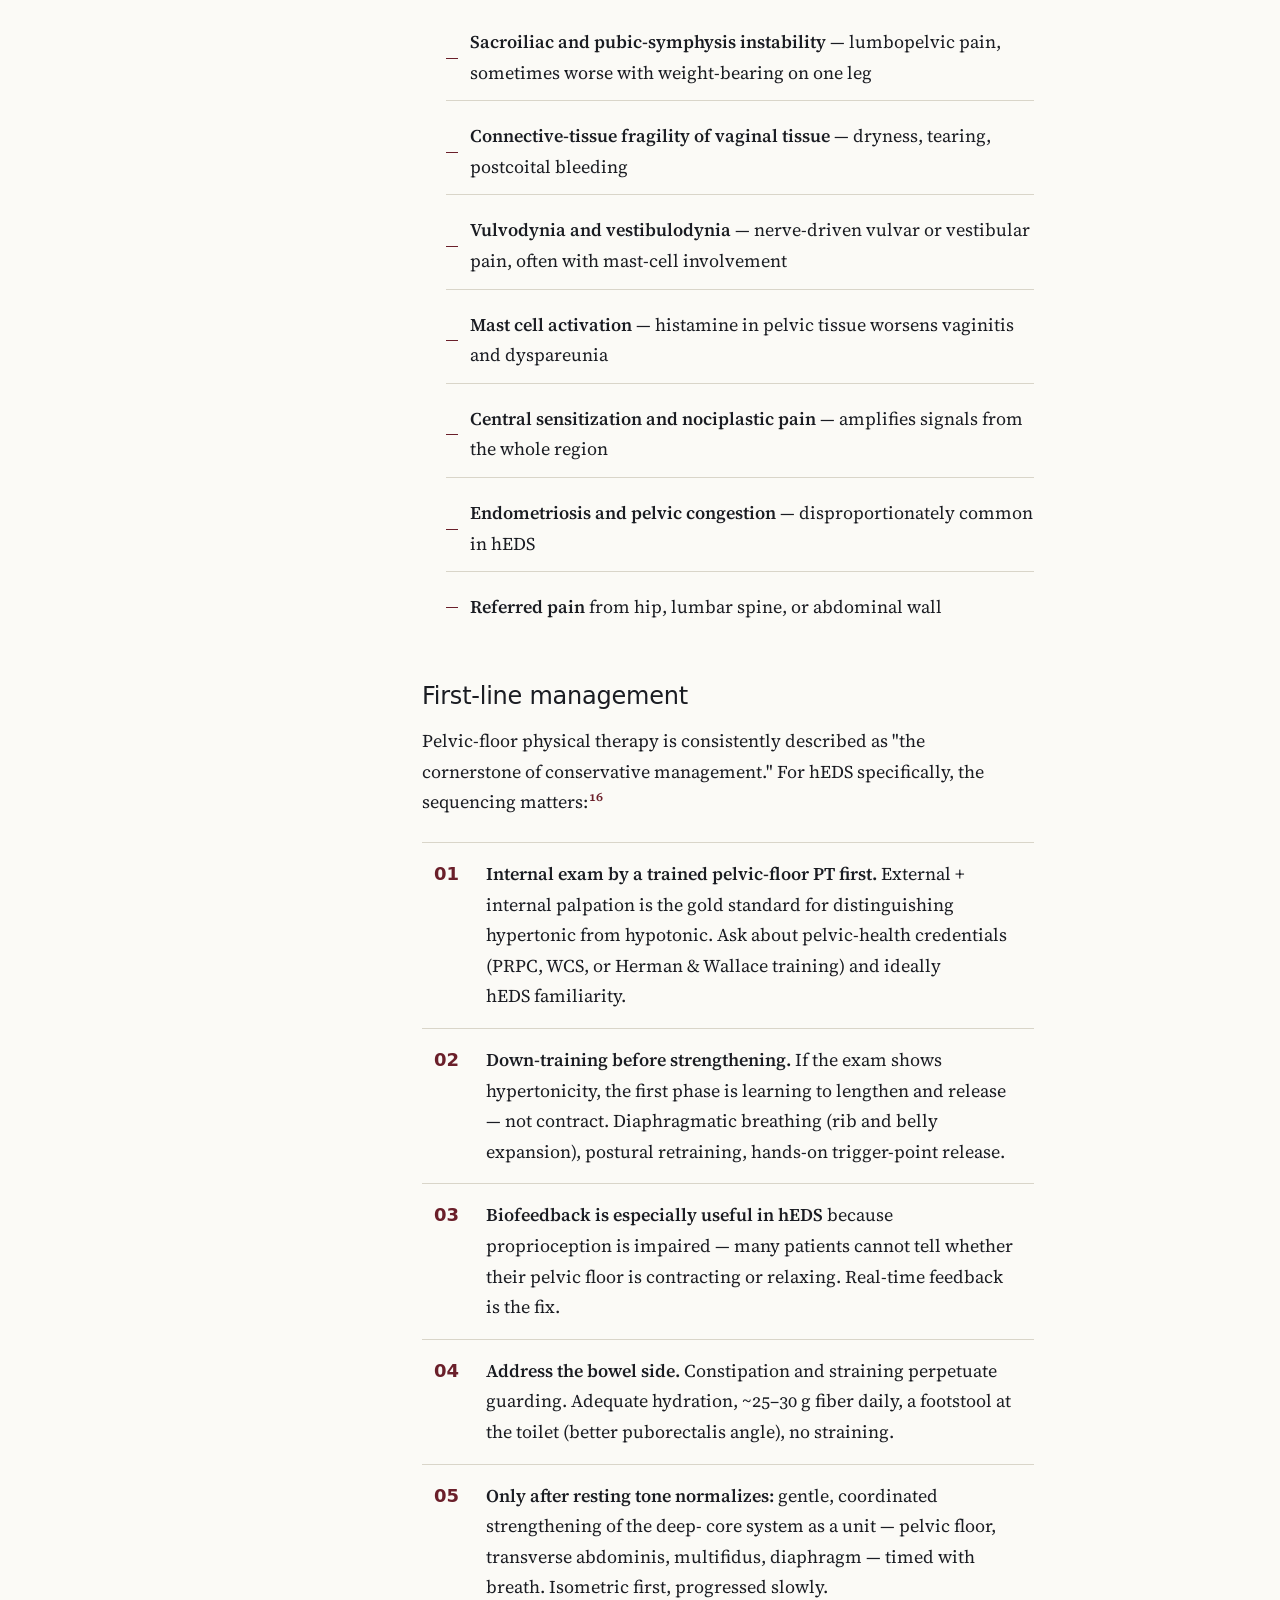
==== commit e7060d73: "Add Section 4: pelvic floor, low-back pain, and dyspareunia in hEDS — hypertonic vs hypotonic patter" ====
--- a/index.html
+++ b/index.html
@@ -44,6 +44,7 @@
           <a href="#summary">Summary</a>
           <a href="#disease">The disease</a>
           <a href="#heds">hEDS</a>
+          <a href="#pelvic">Pelvic floor</a>
           <a href="#connection">The connection</a>
           <a href="#practical">Practical</a>
           <a href="#reading">Reading</a>
@@ -492,11 +493,170 @@
         </div>
       </section>
 
-      <!-- SECTION 4: THE CONNECTION -->
+      <!-- SECTION 4: PELVIC FLOOR -->
+      <section id="pelvic" class="section section--tinted">
+        <div class="section__inner">
+          <div class="section__lead">
+            <span class="section__number">04</span>
+            <h2 class="section__title">Pelvic floor, low-back pain, and dyspareunia in hEDS</h2>
+          </div>
+          <div class="section__body prose">
+            <p class="lede">
+              Alongside the spinal and meningeal picture, hEDS drives a related pattern in the lumbopelvic
+              system — low back "weakness," deep-core fatigue, lower-abdominal pain, and painful intercourse. In
+              clinic these are often treated as separate problems. They are usually one story: <strong>hypertonic
+              pelvic-floor dysfunction driven by connective-tissue laxity above and below</strong>.
+            </p>
+
+            <h3>How common this is</h3>
+            <ul class="stat-grid">
+              <li>
+                <span class="stat-grid__value">43%</span>
+                <span class="stat-grid__label">dyspareunia in 386 women with hEDS (Hugon-Rodin et al., <em>Orphanet J Rare Dis</em>, 2016), with high rates of dysmenorrhea and menorrhagia alongside<sup><a href="#ref-13">13</a></sup></span>
+              </li>
+              <li>
+                <span class="stat-grid__value">105</span>
+                <span class="stat-grid__label">studies pooled in the 2020 scoping review; elevated urinary incontinence, pelvic organ prolapse, dyspareunia, and fecal incontinence across EDS subtypes<sup><a href="#ref-14">14</a></sup></span>
+              </li>
+              <li>
+                <span class="stat-grid__value">~63%</span>
+                <span class="stat-grid__label">of patients presenting with chronic pelvic pain show high-tone pelvic-floor dysfunction on structured criteria (Till et al., <em>AJOG</em>, 2025)<sup><a href="#ref-15">15</a></sup></span>
+              </li>
+              <li>
+                <span class="stat-grid__value">Higher odds</span>
+                <span class="stat-grid__label">of dyspareunia, low back pain, stress urinary incontinence, IBS, and hip pain in women with generalized hypermobility spectrum disorder and myofascial pelvic pain vs. non-hypermobile controls<sup><a href="#ref-15">15</a></sup></span>
+              </li>
+            </ul>
+
+            <h3>The pattern: hypertonic, not weak</h3>
+            <p>
+              The subjective experience is "my low back and core feel weak" — but on gynecologic exam, the
+              pelvic-floor muscles (levator ani, obturator internus, coccygeus) are tender to palpation. That is the
+              classic finding for <strong>hypertonic (high-tone) pelvic-floor dysfunction</strong>, also called
+              pelvic-floor myalgia or levator ani syndrome. The muscles are chronically over-contracted, unable to
+              fully relax, and tender when touched — which is why they feel exhausted (they are) but also why
+              conventional strengthening ("just do Kegels") often makes them worse.
+            </p>
+
+            <ol class="pathway pathway--vertical">
+              <li>
+                <span class="pathway__num">1</span>
+                <span class="pathway__text">Lax ligaments and joint capsules provide less passive stability for the lumbar spine and pelvis in hEDS.</span>
+              </li>
+              <li>
+                <span class="pathway__num">2</span>
+                <span class="pathway__text">The nervous system recruits muscles to compensate — pelvic floor, deep abdominals, paraspinals, and diaphragm all pulled into constant bracing.</span>
+              </li>
+              <li>
+                <span class="pathway__num">3</span>
+                <span class="pathway__text">Muscles fatigue and become chronically hypertonic. Guarding becomes the default; the ability to switch smoothly between contraction and relaxation is lost.</span>
+              </li>
+              <li>
+                <span class="pathway__num">4</span>
+                <span class="pathway__text">Referred pain radiates to the low back, hips, lower abdomen, and thighs. Penetration stretches muscles that are already stuck short and tender → dyspareunia.</span>
+              </li>
+            </ol>
+
+            <h3>Hypertonic vs. hypotonic — they look similar, they need opposite treatment</h3>
+            <div class="table-wrap">
+              <table class="data-table">
+                <caption>Two very different pelvic-floor patterns that share symptoms<sup><a href="#ref-16">16</a></sup></caption>
+                <thead>
+                  <tr>
+                    <th scope="col">Feature</th>
+                    <th scope="col">Hypertonic</th>
+                    <th scope="col">Hypotonic</th>
+                  </tr>
+                </thead>
+                <tbody>
+                  <tr><td>Muscle state</td><td>Overactive, guarded, increased resting tone</td><td>Genuinely underactive and weak</td></tr>
+                  <tr><td>Cannot relax</td><td>Yes — stuck short</td><td>Not the primary problem</td></tr>
+                  <tr><td>Typical mechanism in hEDS</td><td>Protective bracing for lax joints</td><td>Postpartum, aging, or severe CT compromise</td></tr>
+                  <tr><td>Dyspareunia</td><td>Common</td><td>Less specific</td></tr>
+                  <tr><td>Constipation</td><td>Common (muscles won't release for defecation)</td><td>Possible</td></tr>
+                  <tr><td>Urinary urgency, frequency, incomplete emptying</td><td>Common</td><td>More often frank incontinence</td></tr>
+                  <tr><td>Referred pain to low back, hips, abdomen</td><td>Common</td><td>Less common</td></tr>
+                  <tr><td>Kegels as first step</td><td>Often worsens symptoms</td><td>May be appropriate after assessment</td></tr>
+                </tbody>
+              </table>
+            </div>
+            <p>
+              Both patterns can produce incontinence and prolapse sensations, so an internal exam by a
+              pelvic-floor physical therapist — not a symptom questionnaire alone — is what distinguishes them.
+            </p>
+
+            <h3>Contributors beyond muscle tone</h3>
+            <p>
+              Multiple hEDS-related factors can amplify pelvic and lower-abdominal pain in parallel with the
+              pelvic-floor pattern:<sup><a href="#ref-16">16</a></sup>
+            </p>
+            <ul class="signs">
+              <li><strong>Sacroiliac and pubic-symphysis instability</strong> — lumbopelvic pain, sometimes worse with weight-bearing on one leg</li>
+              <li><strong>Connective-tissue fragility of vaginal tissue</strong> — dryness, tearing, postcoital bleeding</li>
+              <li><strong>Vulvodynia and vestibulodynia</strong> — nerve-driven vulvar or vestibular pain, often with mast-cell involvement</li>
+              <li><strong>Mast cell activation</strong> — histamine in pelvic tissue worsens vaginitis and dyspareunia</li>
+              <li><strong>Central sensitization and nociplastic pain</strong> — amplifies signals from the whole region</li>
+              <li><strong>Endometriosis and pelvic congestion</strong> — disproportionately common in hEDS</li>
+              <li><strong>Referred pain</strong> from hip, lumbar spine, or abdominal wall</li>
+            </ul>
+
+            <h3>First-line management</h3>
+            <p>
+              Pelvic-floor physical therapy is consistently described as "the cornerstone of conservative
+              management." For hEDS specifically, the sequencing matters:<sup><a href="#ref-16">16</a></sup>
+            </p>
+            <ol class="management-list">
+              <li>
+                <strong>Internal exam by a trained pelvic-floor PT first.</strong> External + internal palpation is
+                the gold standard for distinguishing hypertonic from hypotonic. Ask about pelvic-health credentials
+                (PRPC, WCS, or Herman &amp; Wallace training) and ideally hEDS familiarity.
+              </li>
+              <li>
+                <strong>Down-training before strengthening.</strong> If the exam shows hypertonicity, the first
+                phase is learning to lengthen and release — not contract. Diaphragmatic breathing (rib and belly
+                expansion), postural retraining, hands-on trigger-point release.
+              </li>
+              <li>
+                <strong>Biofeedback is especially useful in hEDS</strong> because proprioception is impaired — many
+                patients cannot tell whether their pelvic floor is contracting or relaxing. Real-time feedback is
+                the fix.
+              </li>
+              <li>
+                <strong>Address the bowel side.</strong> Constipation and straining perpetuate guarding. Adequate
+                hydration, ~25–30 g fiber daily, a footstool at the toilet (better puborectalis angle), no straining.
+              </li>
+              <li>
+                <strong>Only after resting tone normalizes:</strong> gentle, coordinated strengthening of the deep-
+                core system as a unit — pelvic floor, transverse abdominis, multifidus, diaphragm — timed with
+                breath. Isometric first, progressed slowly.
+              </li>
+              <li>
+                <strong>Adjuncts as needed:</strong> vaginal dilator or wand work for internal release; positioning
+                changes during intercourse that reduce depth and let the patient control pacing; topical estrogen
+                for tissue tolerance; pessary consultation if prolapse is present.
+              </li>
+            </ol>
+
+            <div class="callout callout--warn">
+              <p>
+                <strong>Neurologic red flags — when this stops being a pelvic-floor problem.</strong> Given the
+                hEDS + Tarlov-cyst + spinal-canal-vulnerability context, a few features warrant urgent evaluation
+                rather than PT referral: <em>new saddle numbness</em> (perineum, inner thighs, buttocks), <em>new
+                urinary retention or fecal incontinence</em>, <em>sudden bilateral leg weakness or new foot-drop</em>,
+                <em>pain that wakes you from sleep or is dramatically worse lying flat</em>, or <em>fever with the
+                pelvic pain</em>. These are cauda-equina and infection red flags — not the usual hEDS pelvic-floor
+                pattern.
+              </p>
+            </div>
+          </div>
+        </div>
+      </section>
+
+      <!-- SECTION 5: THE CONNECTION -->
       <section id="connection" class="section section--dark">
         <div class="section__inner">
           <div class="section__lead">
-            <span class="section__number">04</span>
+            <span class="section__number">05</span>
             <h2 class="section__title">The proposed hEDS ↔ AA connection</h2>
           </div>
           <div class="section__body prose">
@@ -645,11 +805,11 @@
         </div>
       </section>
 
-      <!-- SECTION 5: PRACTICAL -->
+      <!-- SECTION 6: PRACTICAL -->
       <section id="practical" class="section">
         <div class="section__inner">
           <div class="section__lead">
-            <span class="section__number">05</span>
+            <span class="section__number">06</span>
             <h2 class="section__title">Practical implications</h2>
           </div>
           <div class="section__body prose">
@@ -721,16 +881,26 @@
                   practices, not validated protocols.<sup><a href="#ref-3">3</a></sup>
                 </p>
               </article>
+
+              <article class="practical">
+                <div class="practical__eyebrow">Pelvic floor</div>
+                <h4>Refer to a pelvic-floor PT before strengthening</h4>
+                <p>
+                  For low-back "weakness," lower-abdominal pain, or dyspareunia in hEDS, first-line is an internal
+                  pelvic-floor exam by a PT with pelvic-health credentials (PRPC, WCS, or Herman &amp; Wallace).
+                  Down-training and biofeedback come before Kegels.<sup><a href="#ref-16">16</a></sup>
+                </p>
+              </article>
             </div>
           </div>
         </div>
       </section>
 
-      <!-- SECTION 6: READING LIST -->
+      <!-- SECTION 7: READING LIST -->
       <section id="reading" class="section section--tinted">
         <div class="section__inner">
           <div class="section__lead">
-            <span class="section__number">06</span>
+            <span class="section__number">07</span>
             <h2 class="section__title">Reading &amp; sources</h2>
           </div>
           <div class="section__body prose">
@@ -762,6 +932,26 @@
               </li>
               <li>
                 Petrucci et al. <cite>Neurologic and Neurosurgical Manifestations in Hypermobile Ehlers-Danlos Syndrome</cite>. <em>Mayo Clin Proc Innov Qual Outcomes</em>, 2024. Source of the 2,149-patient prevalence data.
+              </li>
+            </ol>
+
+            <h3 class="reading-heading">Pelvic floor &amp; women's health in hEDS</h3>
+            <ol class="refs" start="13">
+              <li id="ref-13">
+                Hugon-Rodin J, Lebègue G, Becourt S, Hamonet C, Gompel A. <cite>Gynecologic symptoms and the influence on reproductive life in 386 women with hypermobility type Ehlers-Danlos syndrome: a cohort study</cite>. <em>Orphanet Journal of Rare Diseases</em>. 2016;11(1):124. Source of the 43% dyspareunia figure.
+                <a href="https://pubmed.ncbi.nlm.nih.gov/27306118/" target="_blank" rel="noopener noreferrer">PubMed →</a>
+              </li>
+              <li id="ref-14">
+                Gilliam E, Hoffman JD, Yeh G. <cite>Urogenital and pelvic complications in the Ehlers-Danlos syndromes and associated hypermobility spectrum disorders: a scoping review</cite>. <em>Clinical Genetics</em>. 2020;97(1):168–178. Scoping review of 105 studies.
+                <a href="https://pubmed.ncbi.nlm.nih.gov/31600416/" target="_blank" rel="noopener noreferrer">PubMed →</a>
+              </li>
+              <li id="ref-15">
+                Till SR, Schrepf A, Arewasikporn A, Kratz AL, Missmer SA, As-Sanie S. <cite>Data-driven diagnosis and clinical presentation of high-tone pelvic floor dysfunction</cite>. <em>American Journal of Obstetrics and Gynecology</em>. Epub 2025 Dec 17. Structured criteria for high-tone PFD in chronic pelvic pain.
+                <a href="https://pubmed.ncbi.nlm.nih.gov/39710340/" target="_blank" rel="noopener noreferrer">PubMed →</a>
+              </li>
+              <li id="ref-16">
+                Foster A. <cite>Hypermobility, Ehlers-Danlos Syndrome, and Your Pelvic Floor: A Comprehensive Guide</cite>. The Fibro Guy, 2026. Clinical synthesis of the peer-reviewed literature above, covering hypertonic vs. hypotonic patterns, referred pain, and pelvic-floor PT sequencing in hEDS. Also cites Glayzer et al., <em>Am J Med Genet C</em>, 2021, on dyspareunia and probable vulvodynia in EDS/HSD.
+                <a href="https://www.thefibroguy.com/blog/hypermobility-ehlers-danlos-syndrome-and-your-pelvic-floor-a-comprehensive-guide/" target="_blank" rel="noopener noreferrer">Read →</a>
               </li>
             </ol>
 
--- a/style.css
+++ b/style.css
@@ -515,6 +515,45 @@
   font-size: var(--text-sm);
   line-height: 1.45;
   color: var(--color-text);
+}
+
+.pathway--vertical {
+  grid-template-columns: 1fr;
+}
+.pathway--vertical li {
+  align-items: center;
+}
+.pathway--vertical .pathway__text {
+  font-size: var(--text-base);
+  line-height: 1.55;
+}
+
+.management-list {
+  list-style: none !important;
+  padding: 0 !important;
+  margin-top: var(--space-6) !important;
+  counter-reset: mgmt;
+}
+.management-list > li {
+  counter-increment: mgmt;
+  position: relative;
+  padding: var(--space-4) var(--space-4) var(--space-4) var(--space-16);
+  border-top: 1px solid var(--color-divider);
+  margin: 0 !important;
+}
+.management-list > li:last-child {
+  border-bottom: 1px solid var(--color-divider);
+}
+.management-list > li::before {
+  content: counter(mgmt, decimal-leading-zero);
+  position: absolute;
+  left: var(--space-3);
+  top: var(--space-4);
+  font-family: var(--font-display);
+  font-size: var(--text-base);
+  font-weight: 700;
+  color: var(--color-primary);
+  font-feature-settings: 'tnum';
 }
 
 /* ===== TABLE ===== */
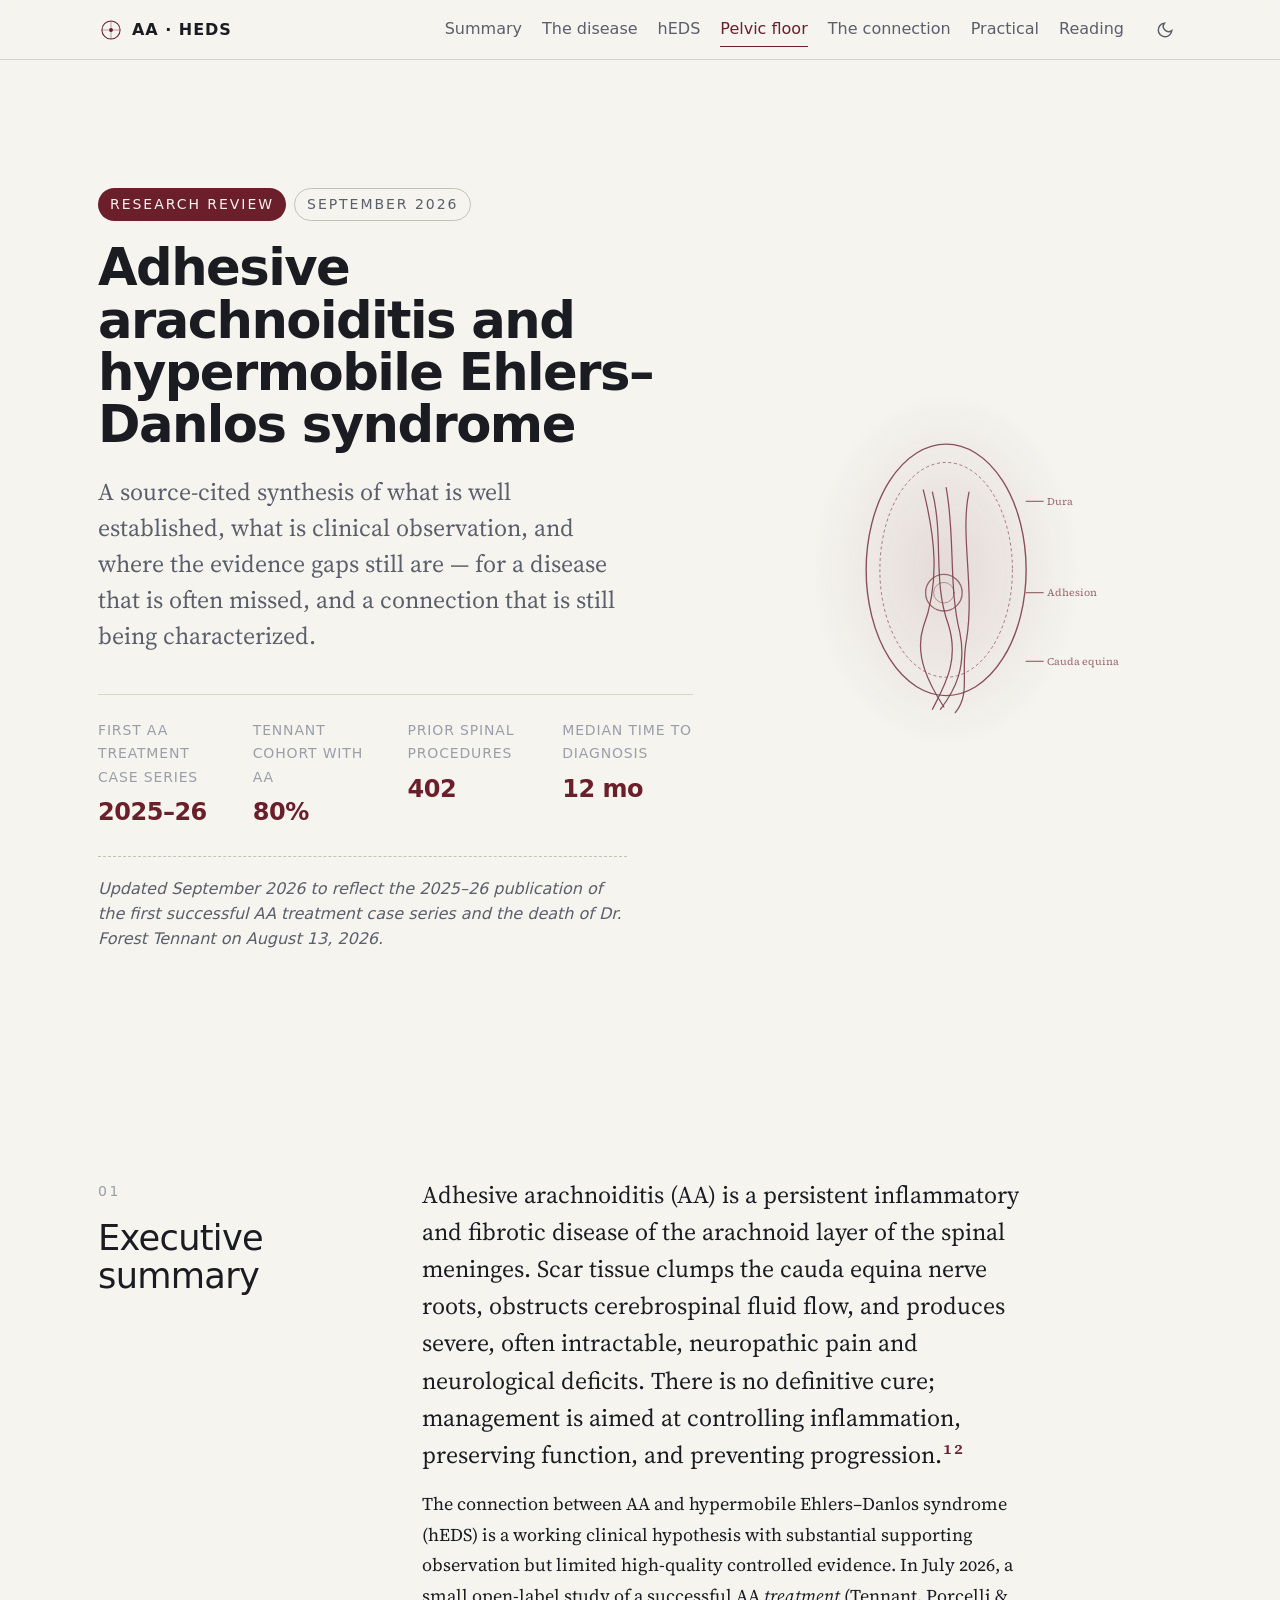
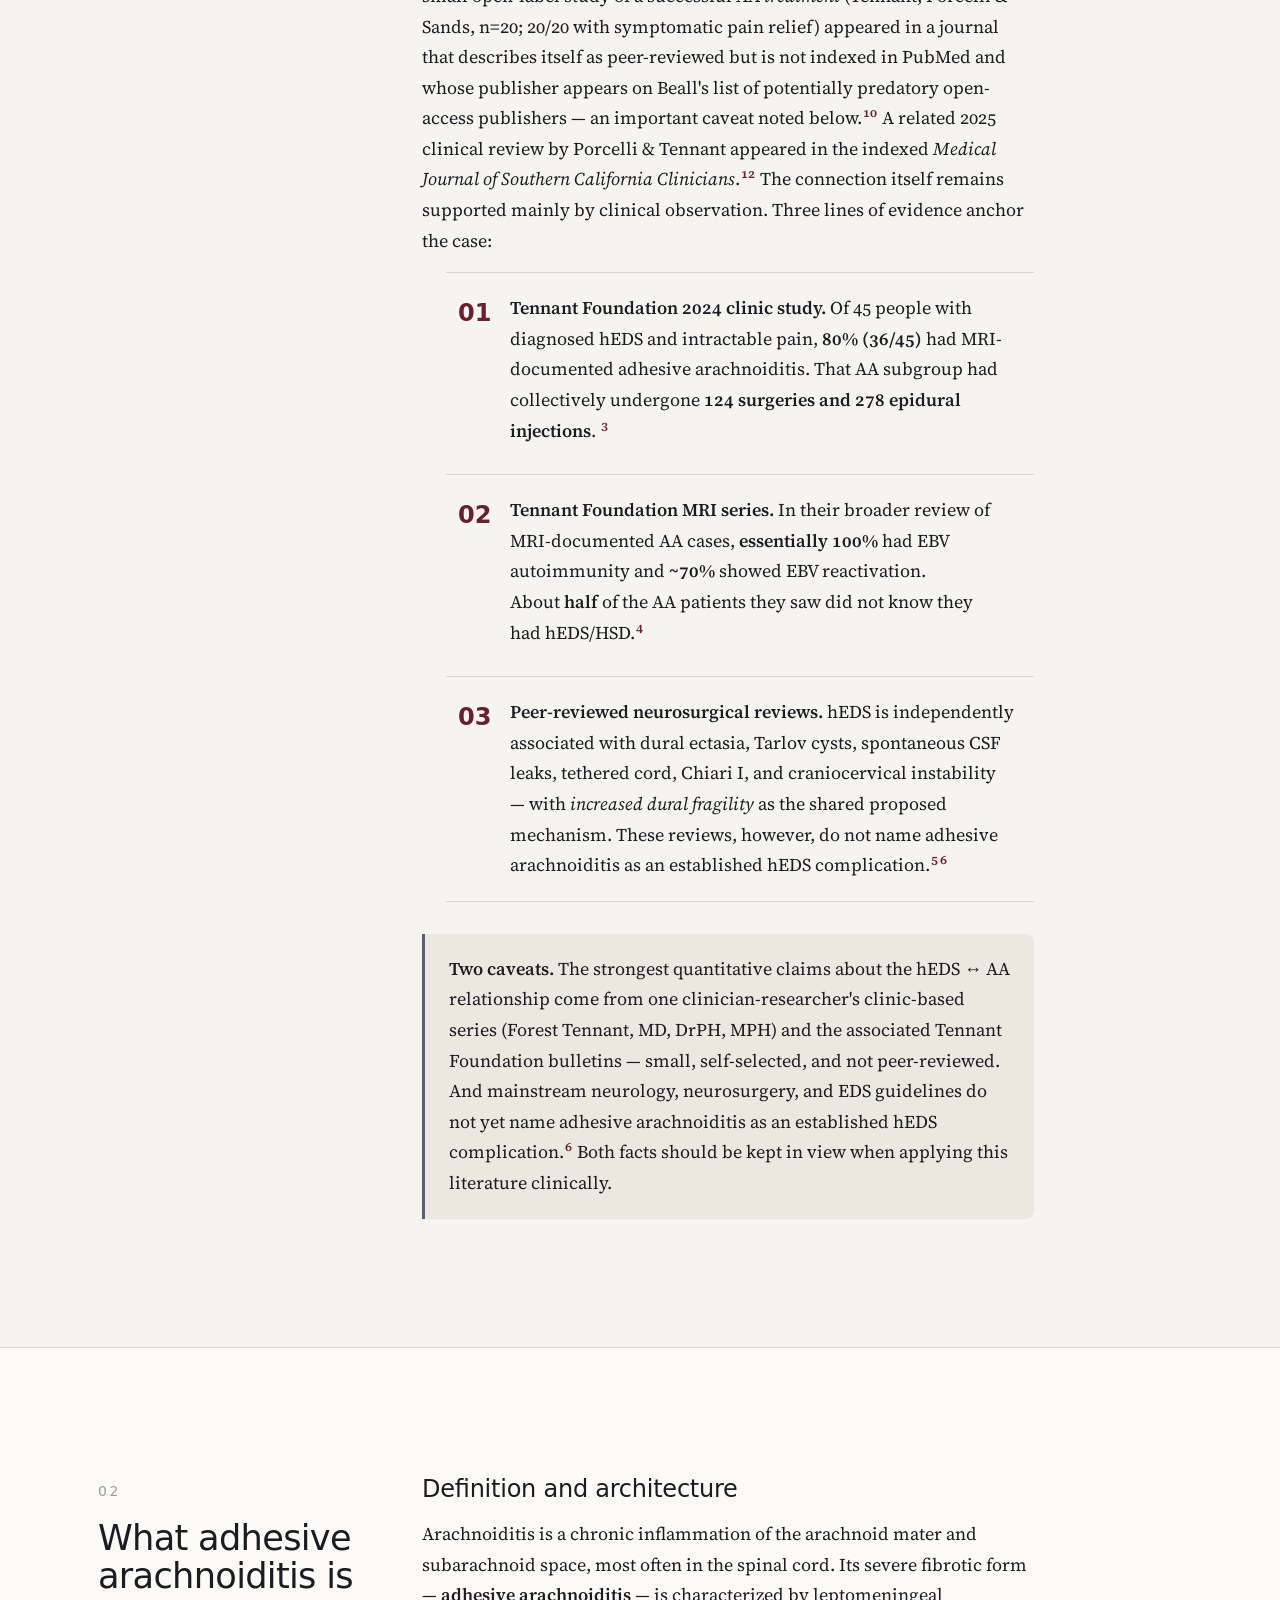
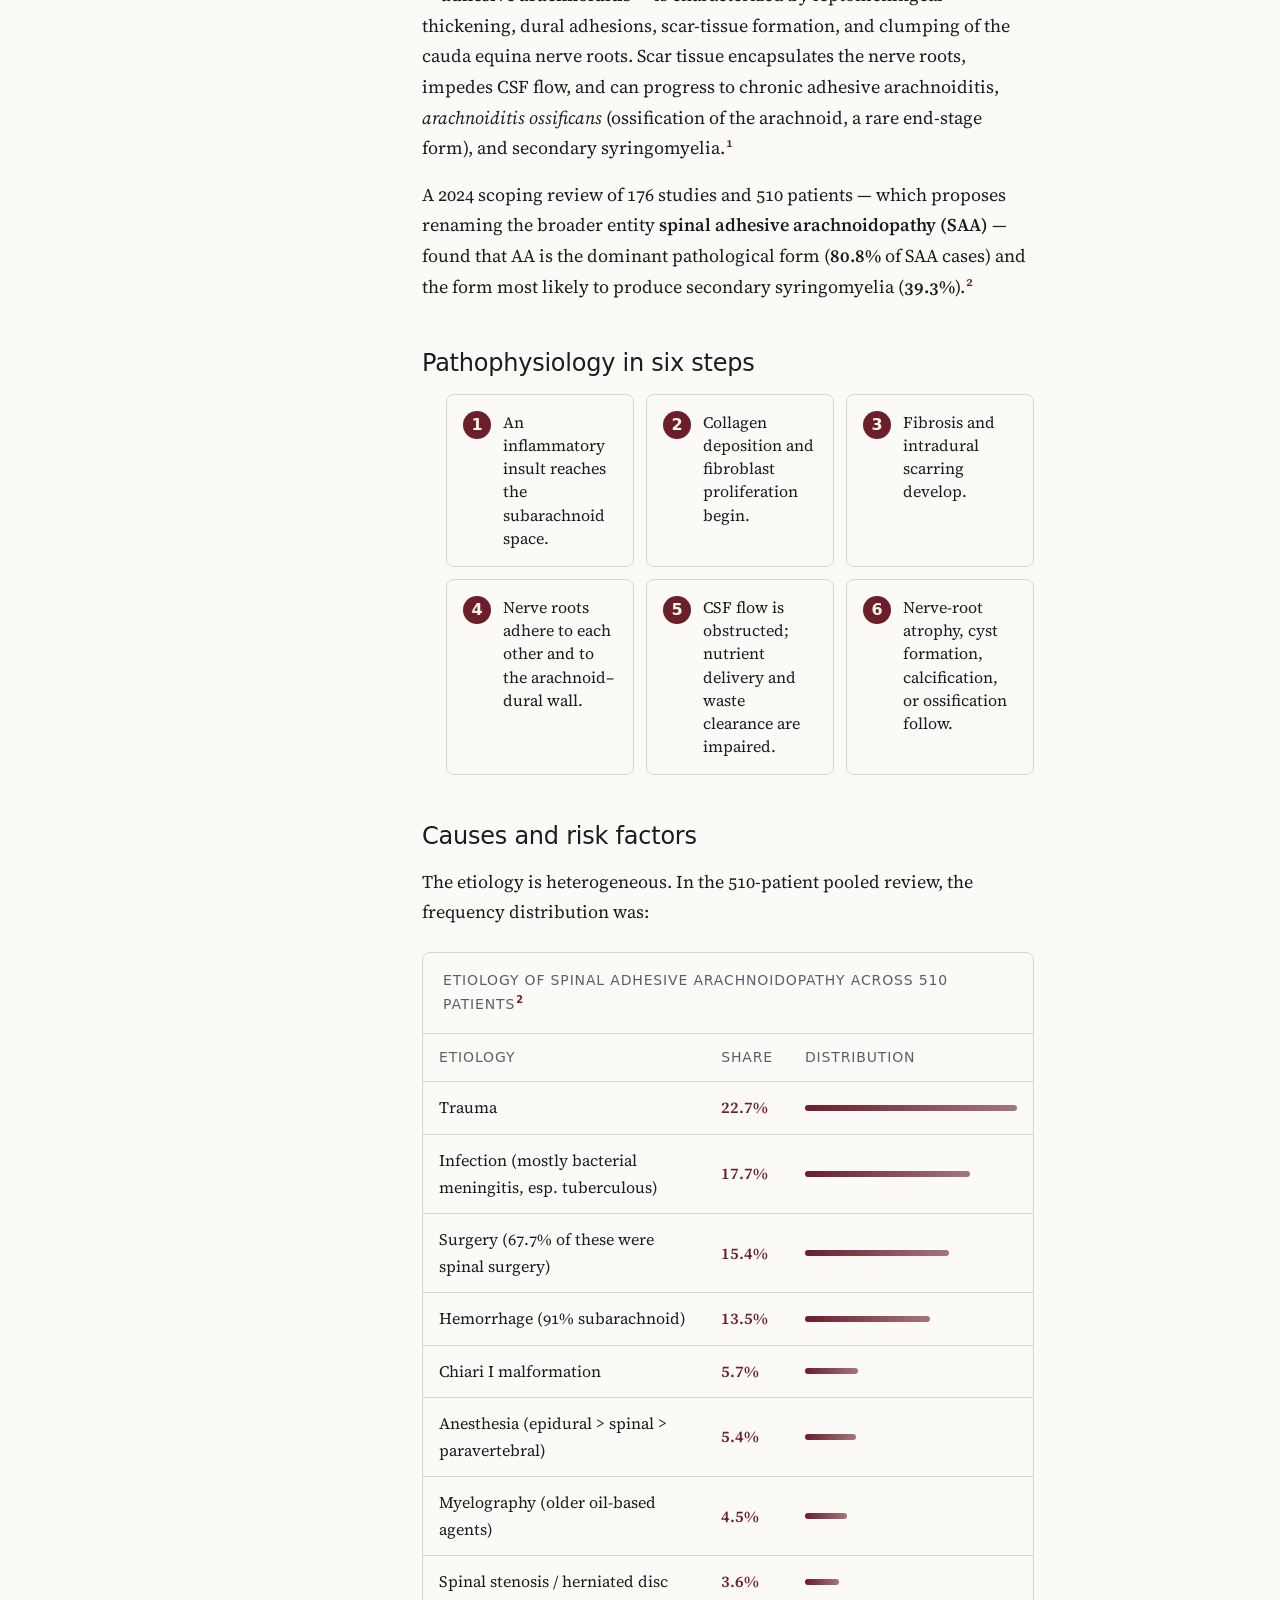
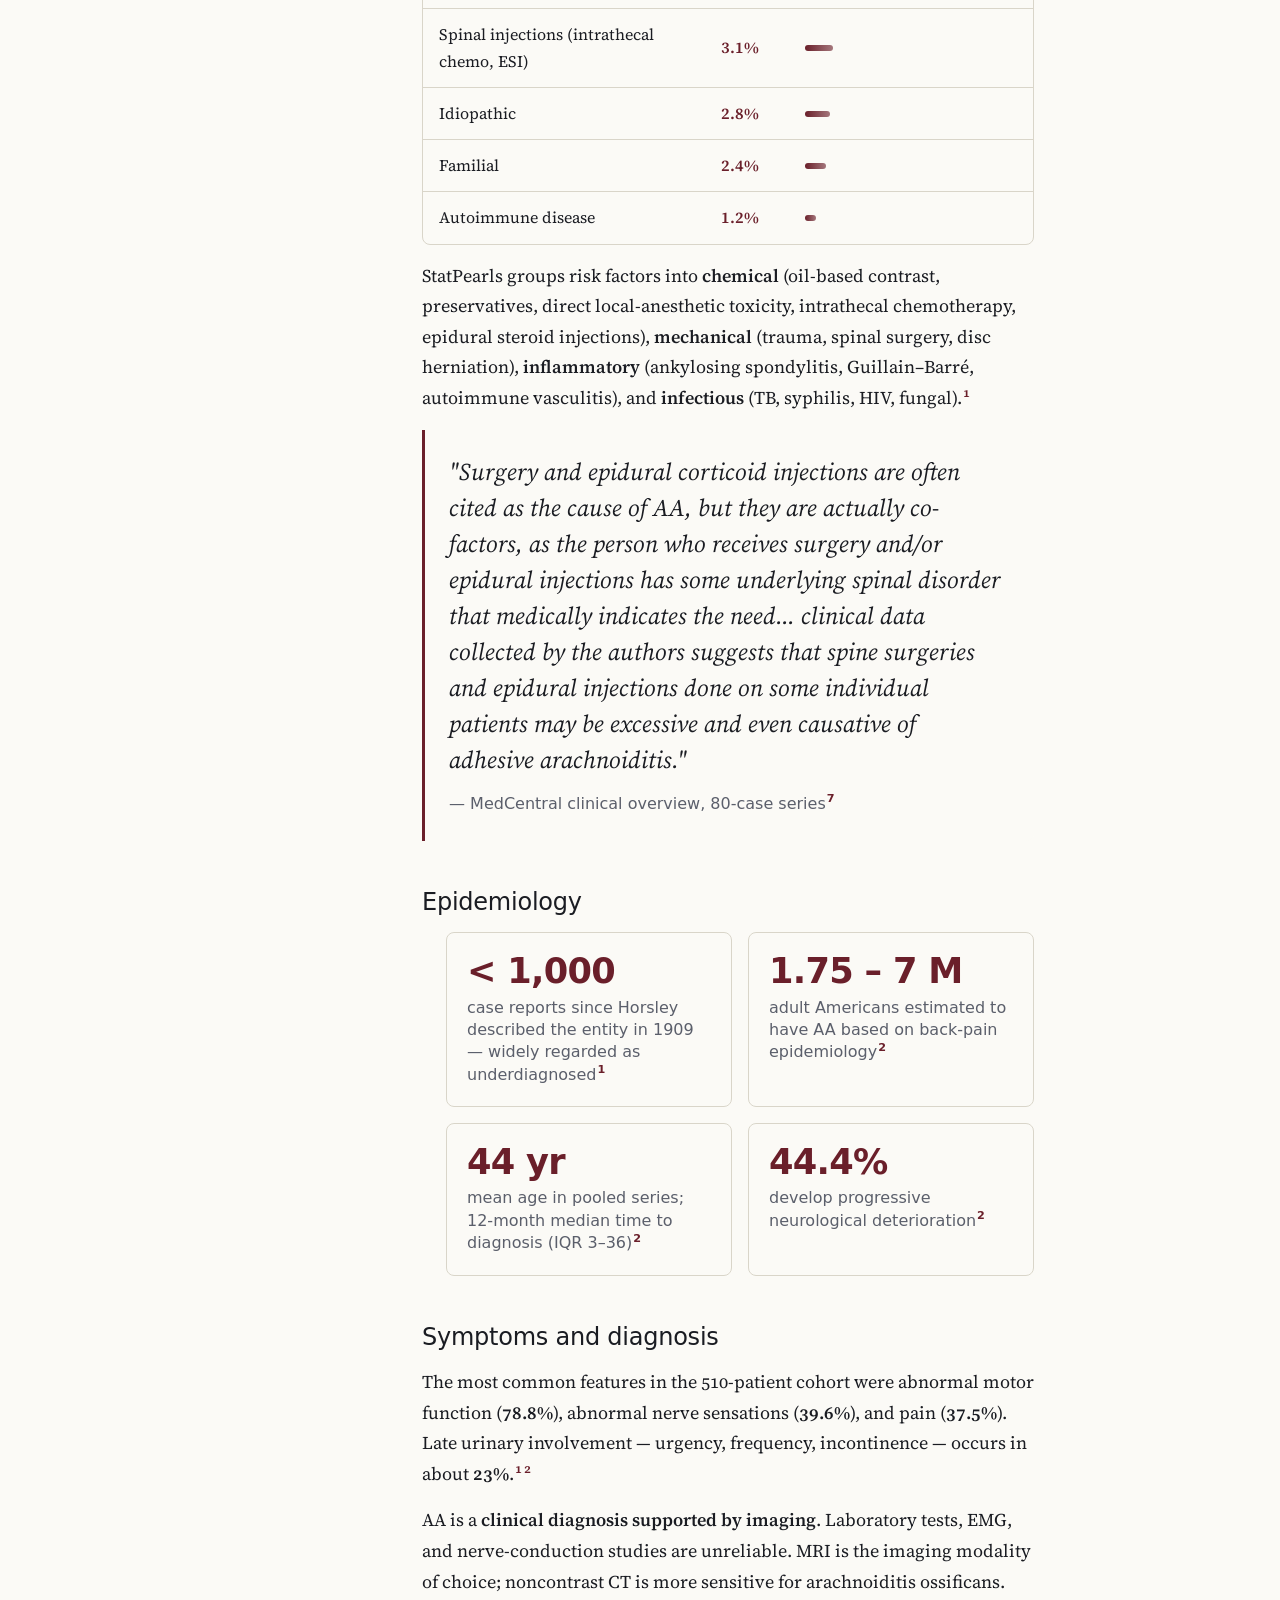
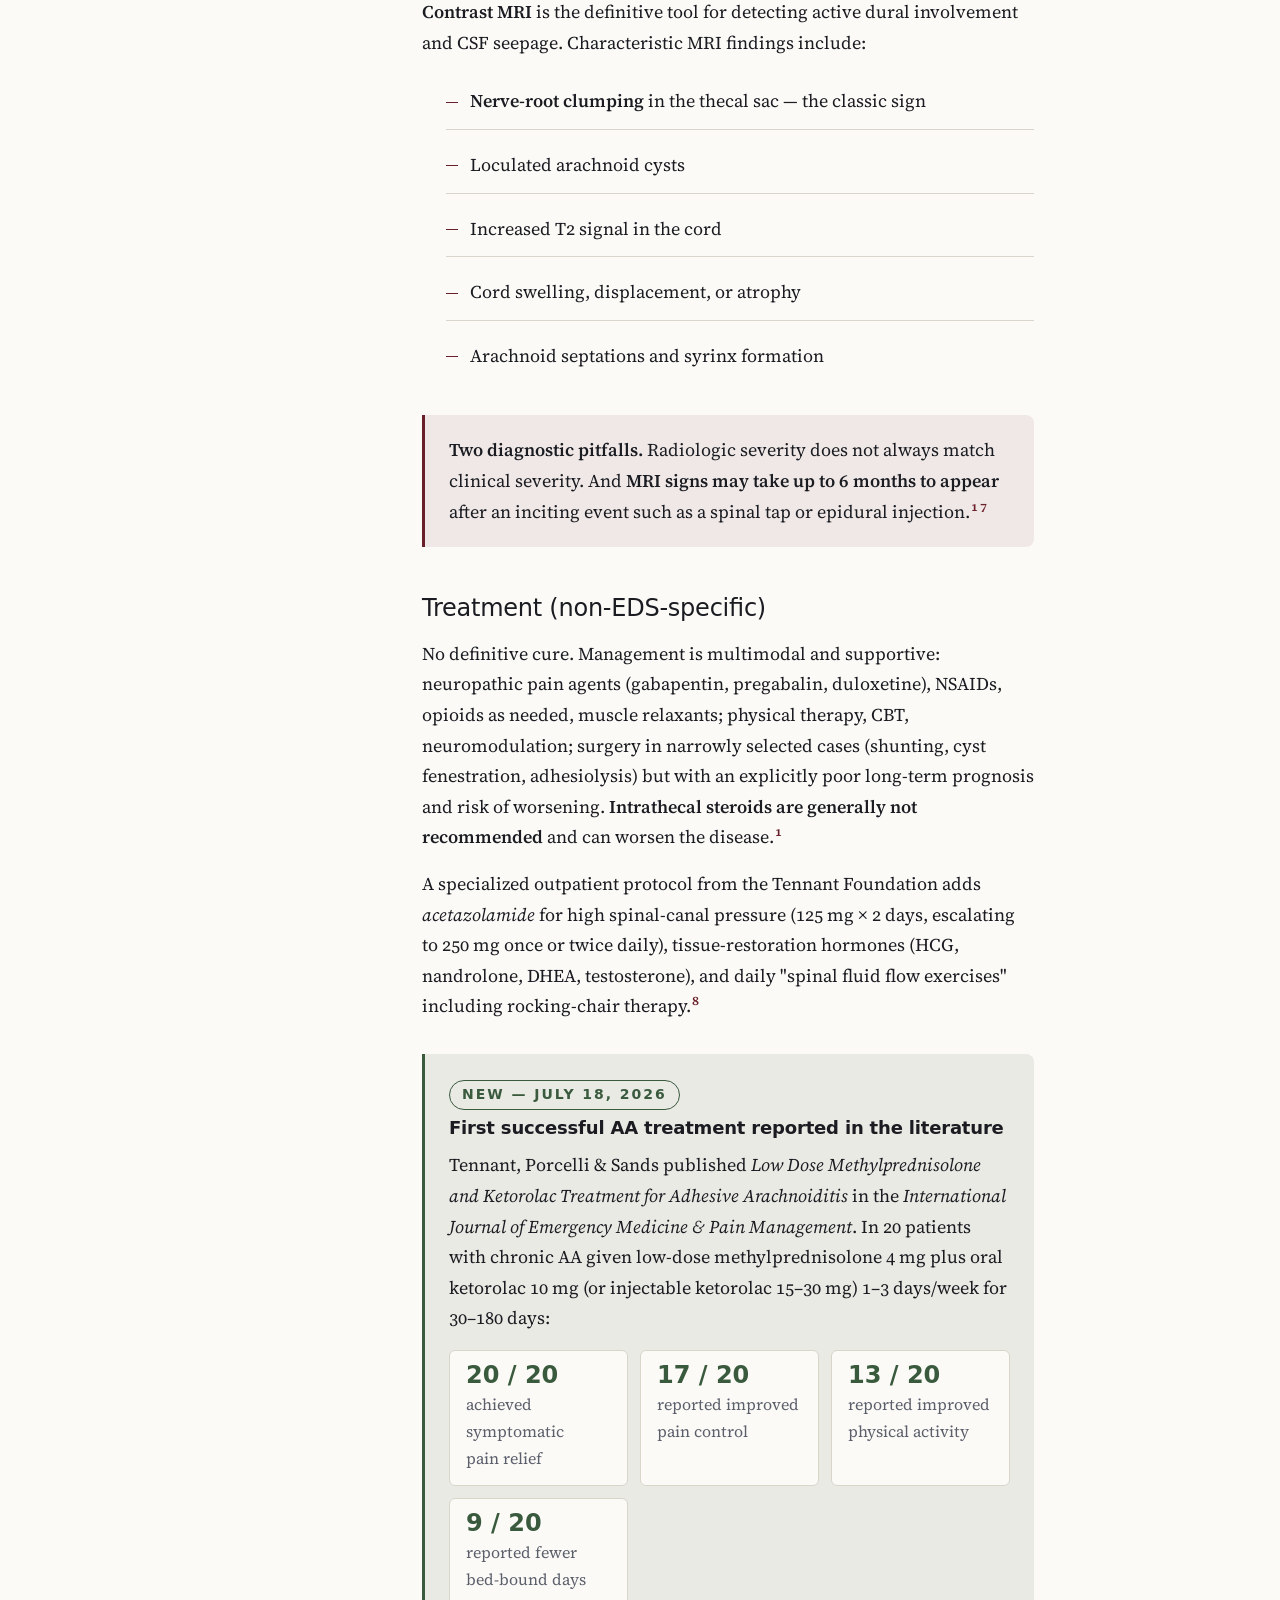
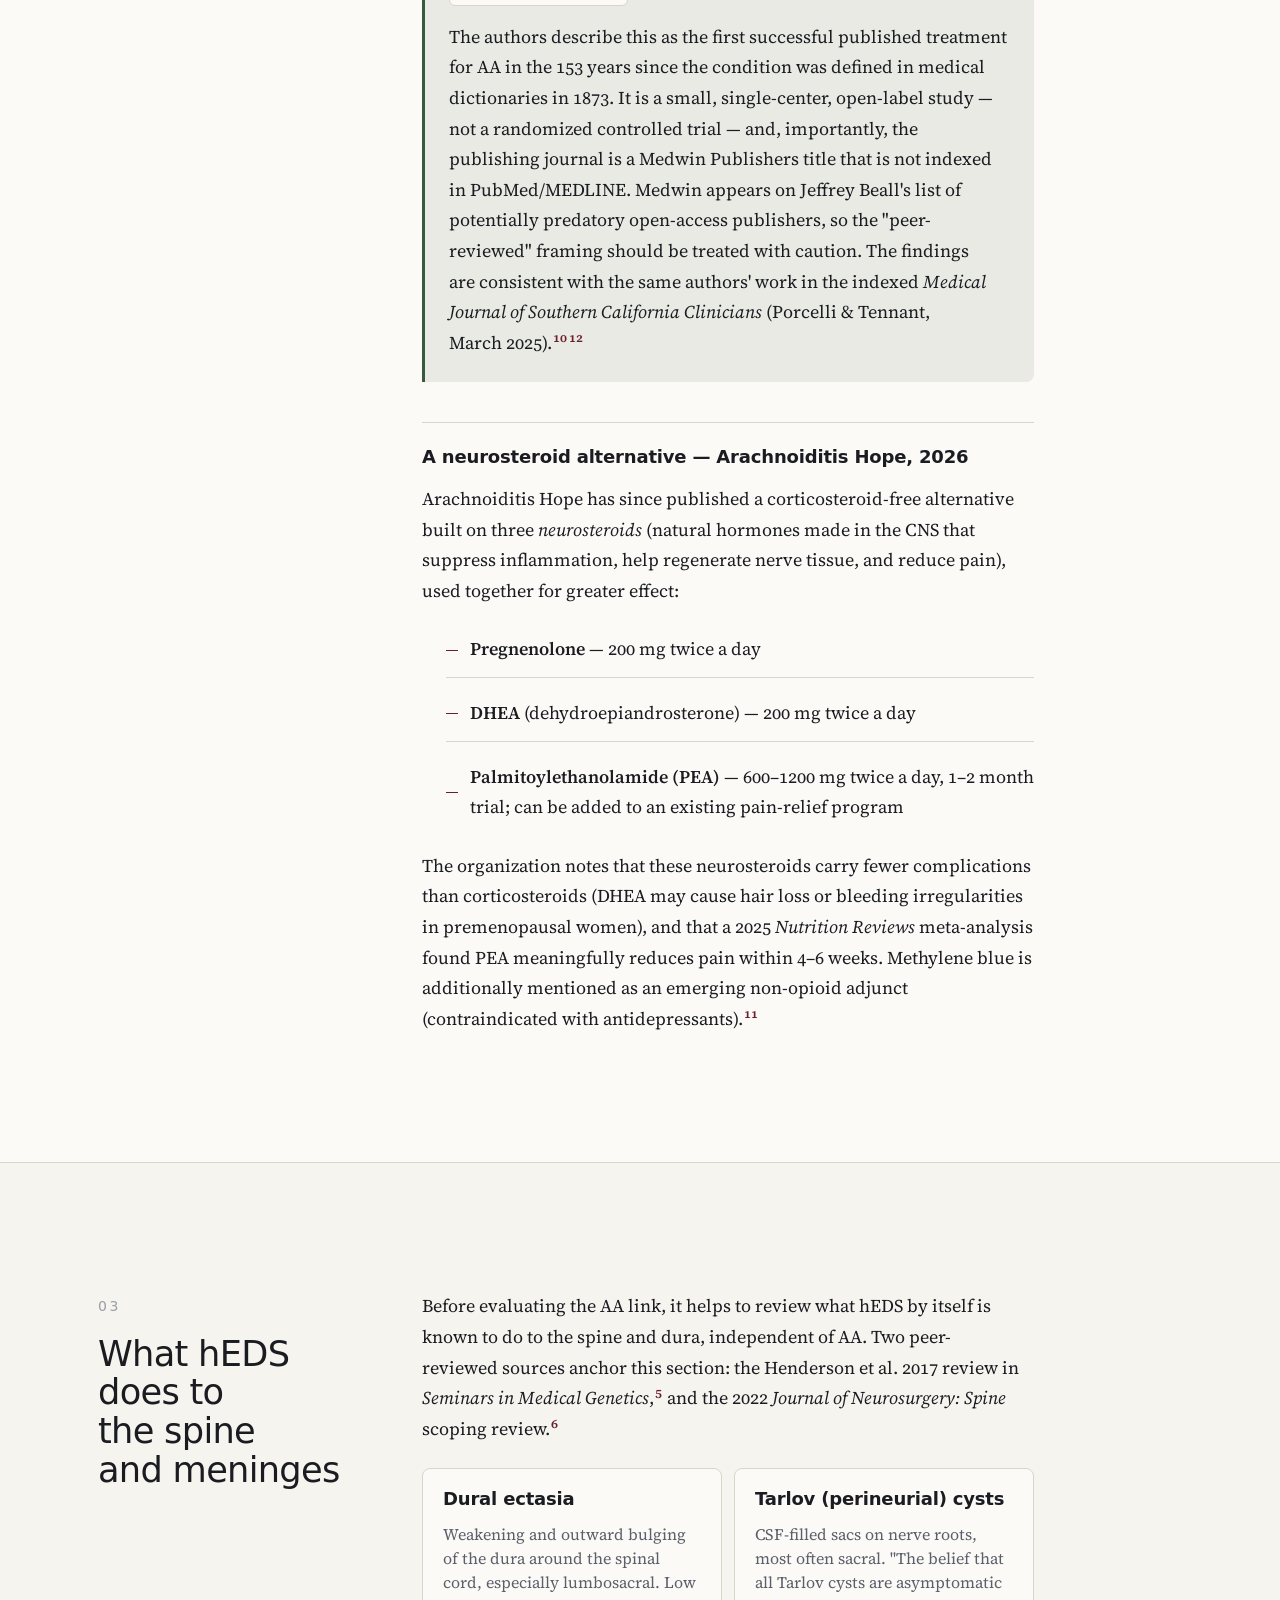
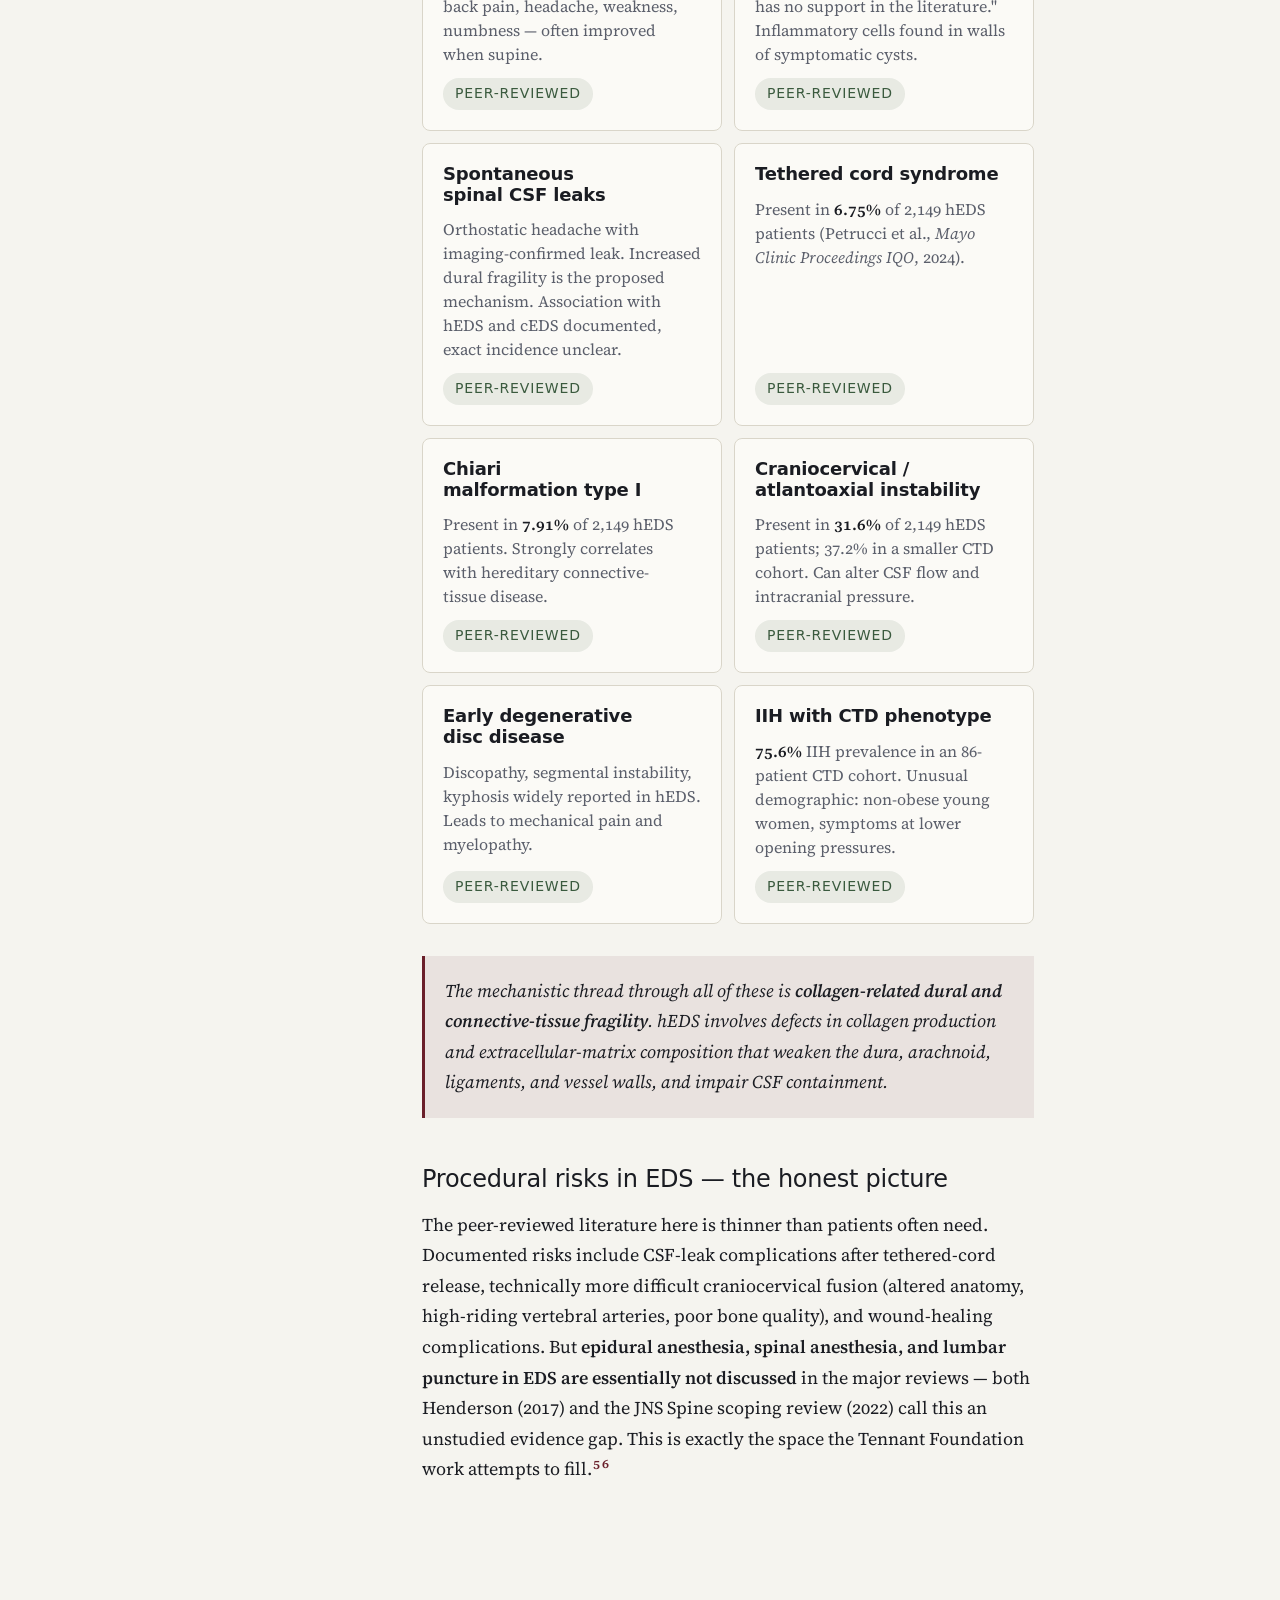
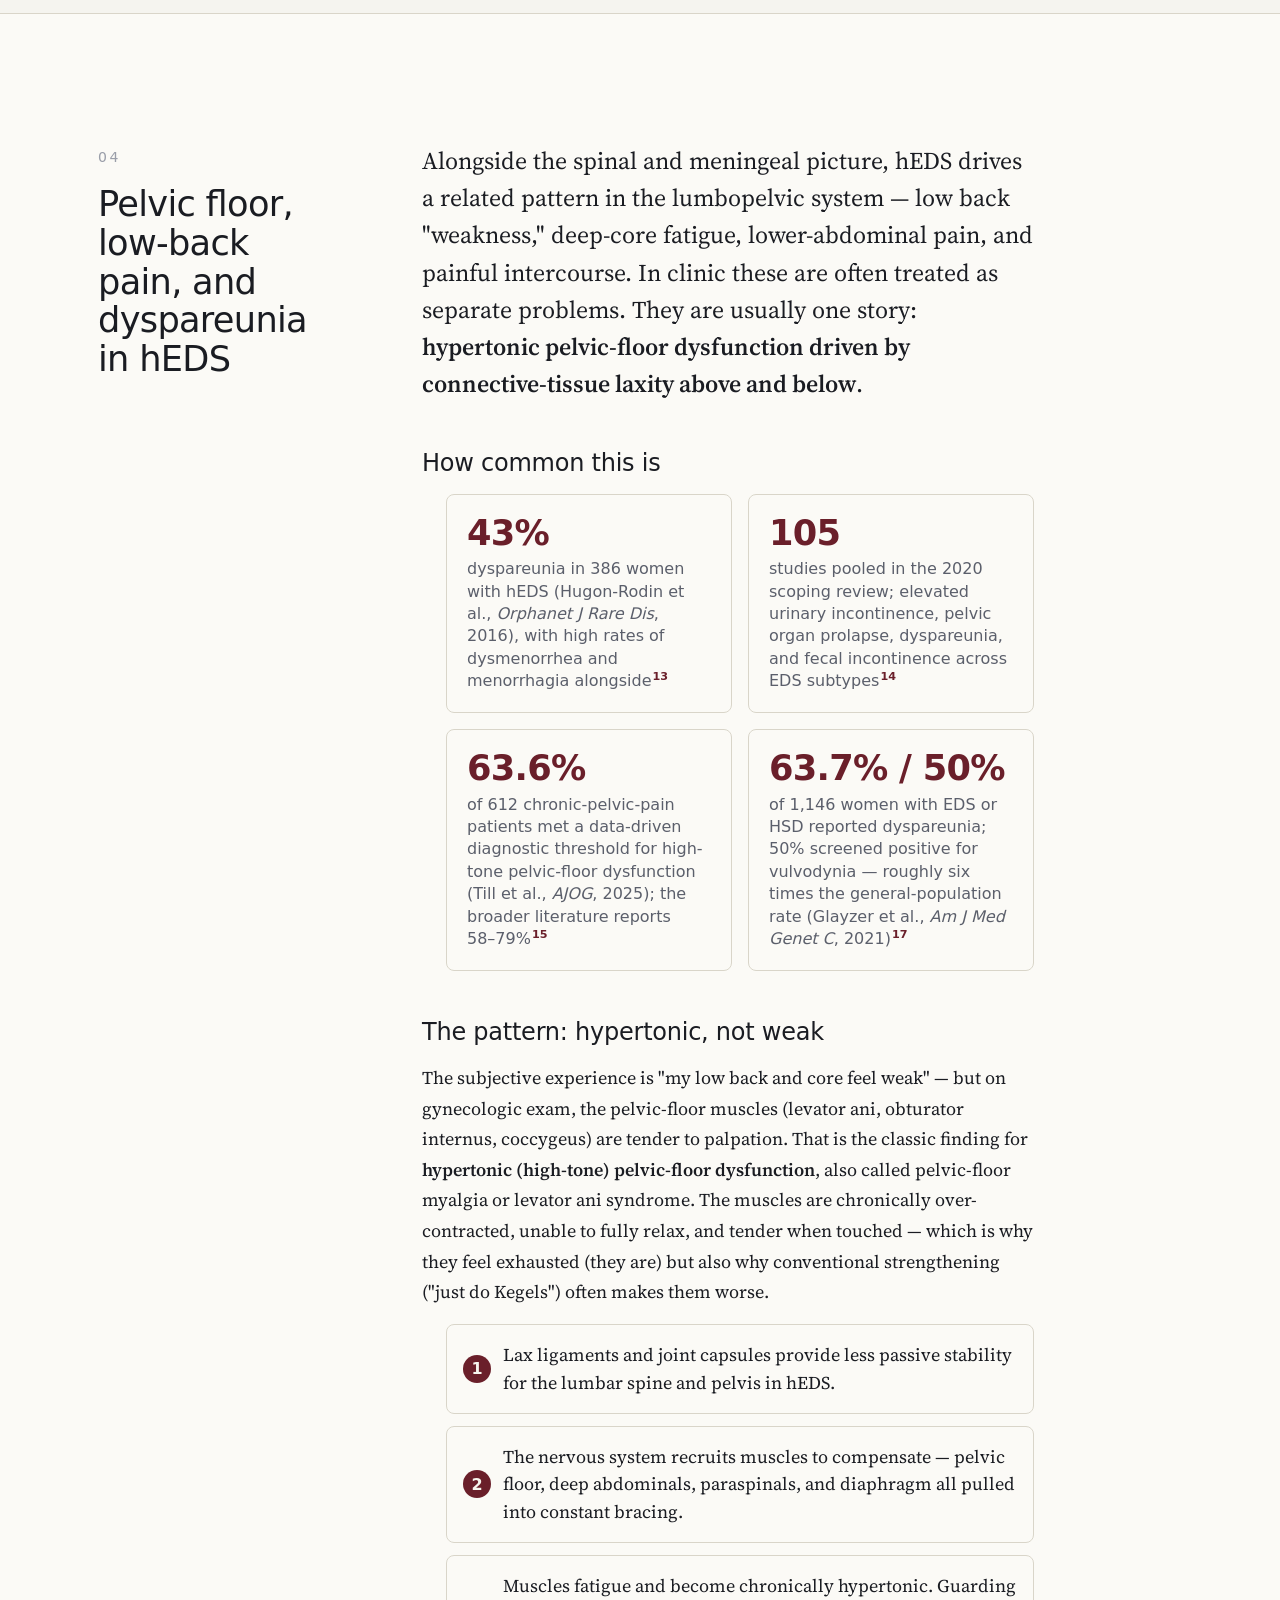
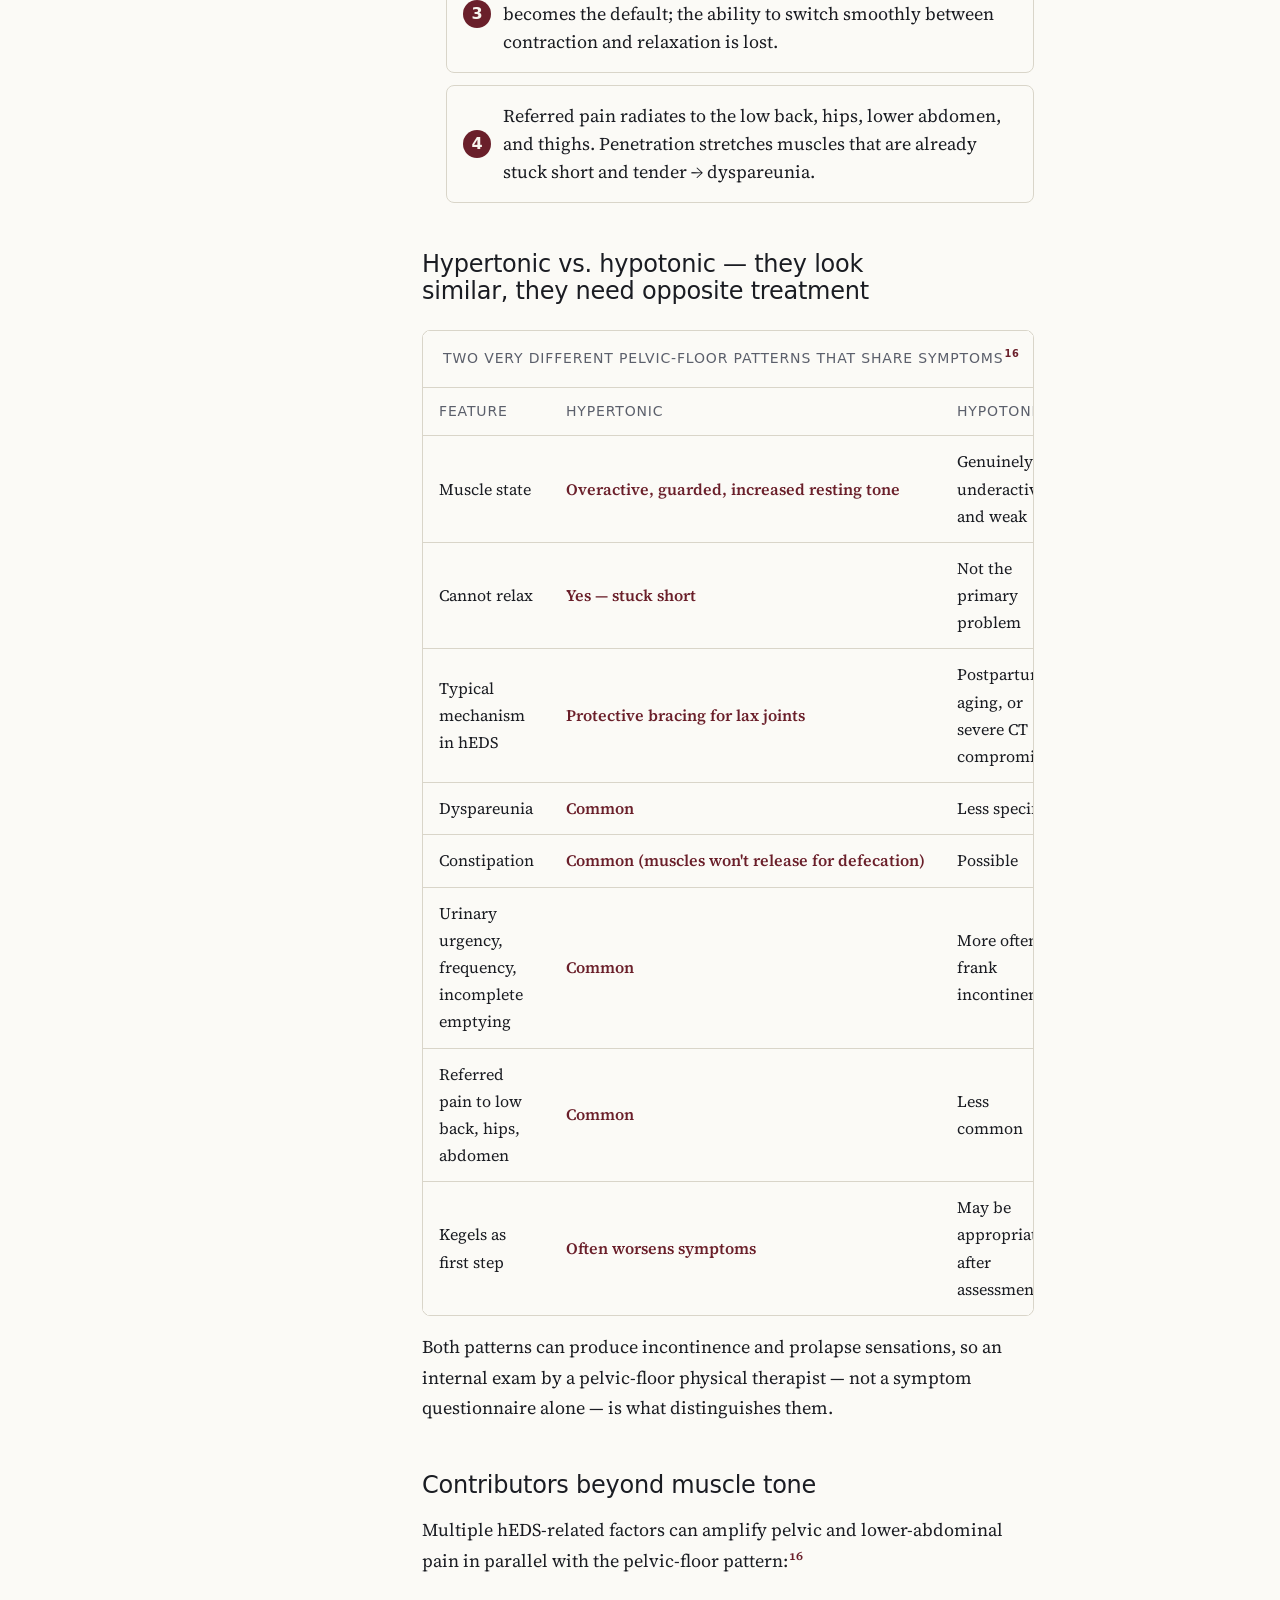
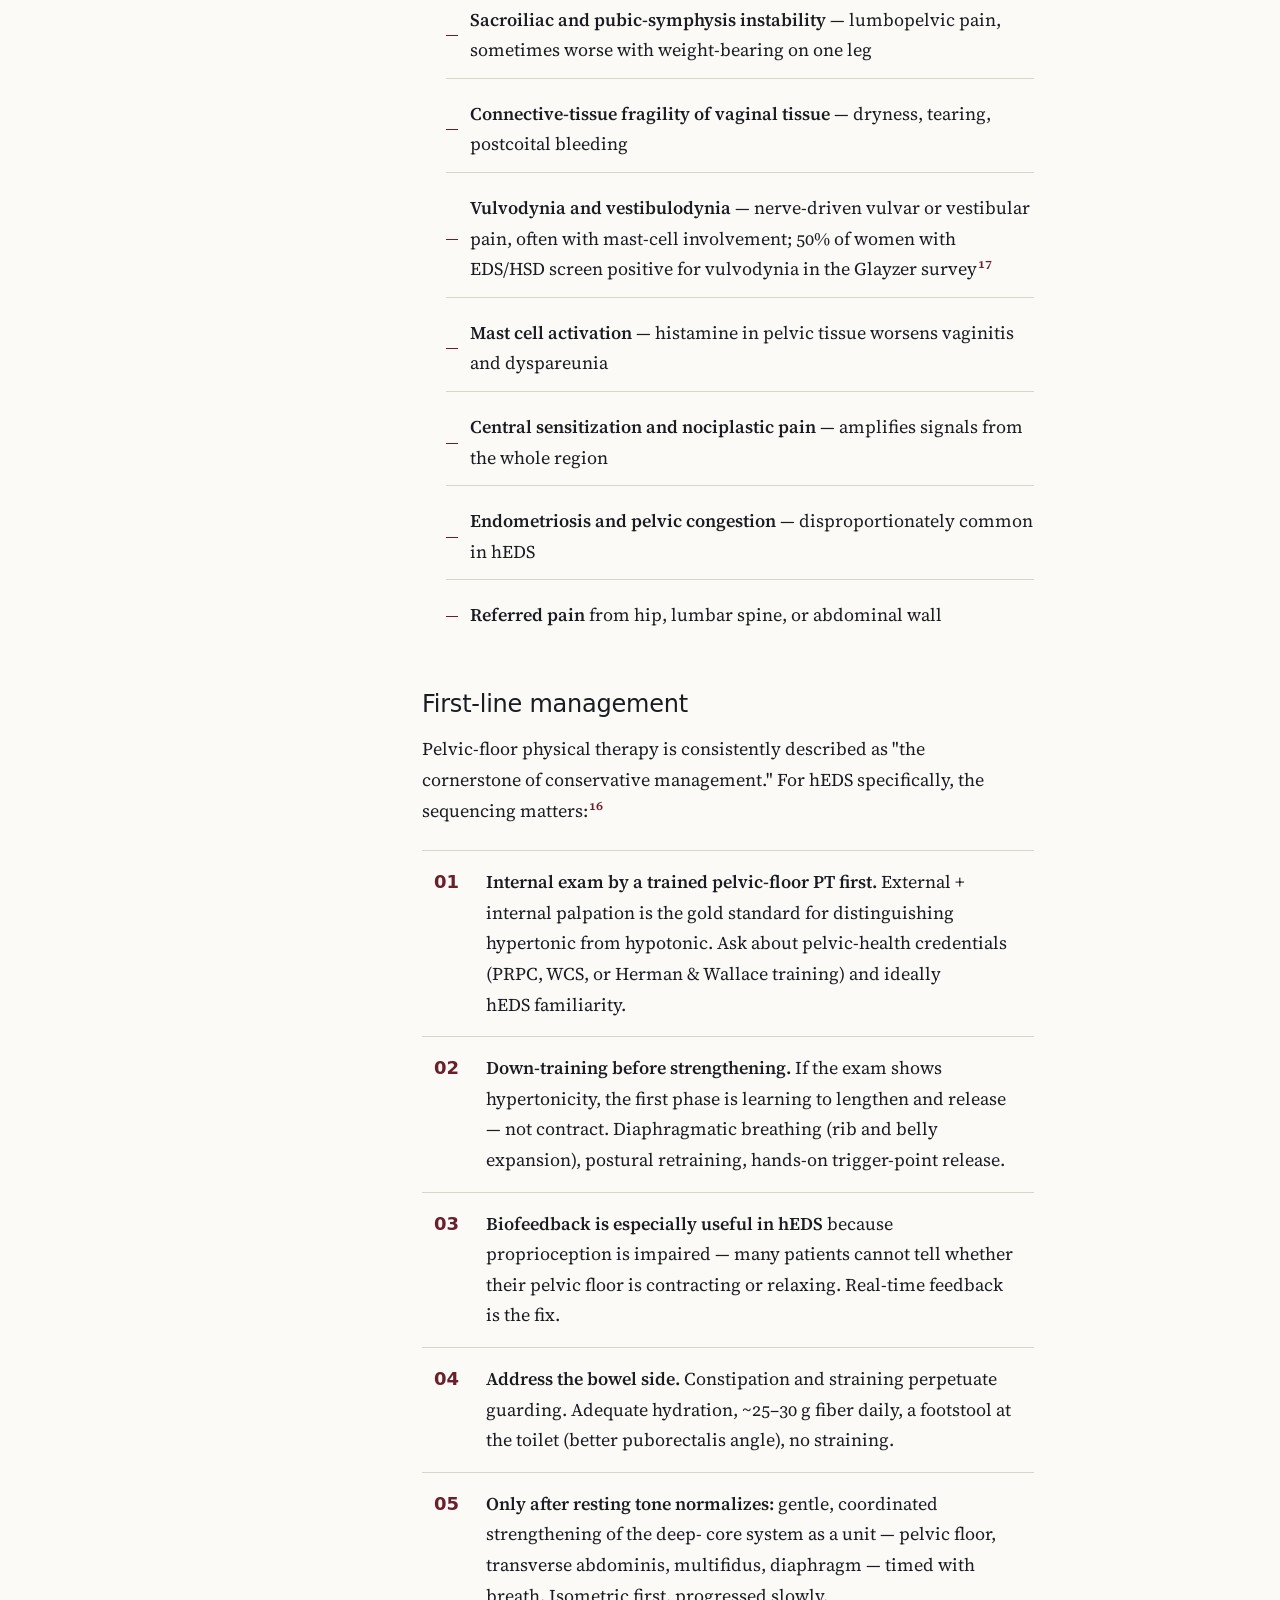
==== commit 0b67608d: "Verification pass on pelvic-floor refs: fix three hallucinated PMIDs (Hugon-Rodin 27619482, Gilliam " ====
--- a/index.html
+++ b/index.html
@@ -519,12 +519,12 @@
                 <span class="stat-grid__label">studies pooled in the 2020 scoping review; elevated urinary incontinence, pelvic organ prolapse, dyspareunia, and fecal incontinence across EDS subtypes<sup><a href="#ref-14">14</a></sup></span>
               </li>
               <li>
-                <span class="stat-grid__value">~63%</span>
-                <span class="stat-grid__label">of patients presenting with chronic pelvic pain show high-tone pelvic-floor dysfunction on structured criteria (Till et al., <em>AJOG</em>, 2025)<sup><a href="#ref-15">15</a></sup></span>
-              </li>
-              <li>
-                <span class="stat-grid__value">Higher odds</span>
-                <span class="stat-grid__label">of dyspareunia, low back pain, stress urinary incontinence, IBS, and hip pain in women with generalized hypermobility spectrum disorder and myofascial pelvic pain vs. non-hypermobile controls<sup><a href="#ref-15">15</a></sup></span>
+                <span class="stat-grid__value">63.6%</span>
+                <span class="stat-grid__label">of 612 chronic-pelvic-pain patients met a data-driven diagnostic threshold for high-tone pelvic-floor dysfunction (Till et al., <em>AJOG</em>, 2025); the broader literature reports 58–79%<sup><a href="#ref-15">15</a></sup></span>
+              </li>
+              <li>
+                <span class="stat-grid__value">63.7% / 50%</span>
+                <span class="stat-grid__label">of 1,146 women with EDS or HSD reported dyspareunia; 50% screened positive for vulvodynia — roughly six times the general-population rate (Glayzer et al., <em>Am J Med Genet C</em>, 2021)<sup><a href="#ref-17">17</a></sup></span>
               </li>
             </ul>
 
@@ -593,7 +593,7 @@
             <ul class="signs">
               <li><strong>Sacroiliac and pubic-symphysis instability</strong> — lumbopelvic pain, sometimes worse with weight-bearing on one leg</li>
               <li><strong>Connective-tissue fragility of vaginal tissue</strong> — dryness, tearing, postcoital bleeding</li>
-              <li><strong>Vulvodynia and vestibulodynia</strong> — nerve-driven vulvar or vestibular pain, often with mast-cell involvement</li>
+              <li><strong>Vulvodynia and vestibulodynia</strong> — nerve-driven vulvar or vestibular pain, often with mast-cell involvement; 50% of women with EDS/HSD screen positive for vulvodynia in the Glayzer survey<sup><a href="#ref-17">17</a></sup></li>
               <li><strong>Mast cell activation</strong> — histamine in pelvic tissue worsens vaginitis and dyspareunia</li>
               <li><strong>Central sensitization and nociplastic pain</strong> — amplifies signals from the whole region</li>
               <li><strong>Endometriosis and pelvic congestion</strong> — disproportionately common in hEDS</li>
@@ -938,20 +938,24 @@
             <h3 class="reading-heading">Pelvic floor &amp; women's health in hEDS</h3>
             <ol class="refs" start="13">
               <li id="ref-13">
-                Hugon-Rodin J, Lebègue G, Becourt S, Hamonet C, Gompel A. <cite>Gynecologic symptoms and the influence on reproductive life in 386 women with hypermobility type Ehlers-Danlos syndrome: a cohort study</cite>. <em>Orphanet Journal of Rare Diseases</em>. 2016;11(1):124. Source of the 43% dyspareunia figure.
-                <a href="https://pubmed.ncbi.nlm.nih.gov/27306118/" target="_blank" rel="noopener noreferrer">PubMed →</a>
+                Hugon-Rodin J, Lebègue G, Becourt S, Hamonet C, Gompel A. <cite>Gynecologic symptoms and the influence on reproductive life in 386 women with hypermobility type Ehlers-Danlos syndrome: a cohort study</cite>. <em>Orphanet Journal of Rare Diseases</em>. 2016;11(1):124. DOI: 10.1186/s13023-016-0511-2. Source of the 43% dyspareunia figure; also reports 76% menorrhagia and 72% dysmenorrhea. Among sexually active participants, 61% reported severe dyspareunia.
+                <a href="https://pubmed.ncbi.nlm.nih.gov/27619482/" target="_blank" rel="noopener noreferrer">PubMed →</a>
               </li>
               <li id="ref-14">
-                Gilliam E, Hoffman JD, Yeh G. <cite>Urogenital and pelvic complications in the Ehlers-Danlos syndromes and associated hypermobility spectrum disorders: a scoping review</cite>. <em>Clinical Genetics</em>. 2020;97(1):168–178. Scoping review of 105 studies.
-                <a href="https://pubmed.ncbi.nlm.nih.gov/31600416/" target="_blank" rel="noopener noreferrer">PubMed →</a>
+                Gilliam E, Hoffman JD, Yeh G. <cite>Urogenital and pelvic complications in the Ehlers-Danlos syndromes and associated hypermobility spectrum disorders: a scoping review</cite>. <em>Clinical Genetics</em>. 2020;97(1):168–178. DOI: 10.1111/cge.13624. Scoping review of 105 studies; urinary complications 41%, gynecological 36%, obstetrical 25%.
+                <a href="https://pubmed.ncbi.nlm.nih.gov/31420870/" target="_blank" rel="noopener noreferrer">PubMed →</a>
               </li>
               <li id="ref-15">
-                Till SR, Schrepf A, Arewasikporn A, Kratz AL, Missmer SA, As-Sanie S. <cite>Data-driven diagnosis and clinical presentation of high-tone pelvic floor dysfunction</cite>. <em>American Journal of Obstetrics and Gynecology</em>. Epub 2025 Dec 17. Structured criteria for high-tone PFD in chronic pelvic pain.
-                <a href="https://pubmed.ncbi.nlm.nih.gov/39710340/" target="_blank" rel="noopener noreferrer">PubMed →</a>
+                Till SR, Schrepf A, Arewasikporn A, Kratz AL, Missmer SA, As-Sanie S. <cite>Data-driven diagnosis and clinical presentation of high-tone pelvic floor dysfunction</cite>. <em>American Journal of Obstetrics and Gynecology</em>. Epub 2025 Dec 17; DOI: 10.1016/j.ajog.2025.12.036. Cross-sectional study of 612 chronic-pelvic-pain patients; validates a summative tenderness score ≥ 12/60 on palpation of six pelvic-floor muscle groups (bilateral pubococcygeus, iliococcygeus, obturator internus) as a diagnostic threshold (sensitivity 82.3%, specificity 79.1%). Identifies dyspareunia and impaired sexual function as hallmark symptoms of HTPFD.
+                <a href="https://pubmed.ncbi.nlm.nih.gov/41419153/" target="_blank" rel="noopener noreferrer">PubMed →</a>
               </li>
               <li id="ref-16">
-                Foster A. <cite>Hypermobility, Ehlers-Danlos Syndrome, and Your Pelvic Floor: A Comprehensive Guide</cite>. The Fibro Guy, 2026. Clinical synthesis of the peer-reviewed literature above, covering hypertonic vs. hypotonic patterns, referred pain, and pelvic-floor PT sequencing in hEDS. Also cites Glayzer et al., <em>Am J Med Genet C</em>, 2021, on dyspareunia and probable vulvodynia in EDS/HSD.
+                Foster A. <cite>Hypermobility, Ehlers-Danlos Syndrome, and Your Pelvic Floor: A Comprehensive Guide</cite>. The Fibro Guy, 2026. Non–peer-reviewed clinical synthesis of the peer-reviewed literature above; used here for the hypertonic-vs-hypotonic comparison framing and PT sequencing.
                 <a href="https://www.thefibroguy.com/blog/hypermobility-ehlers-danlos-syndrome-and-your-pelvic-floor-a-comprehensive-guide/" target="_blank" rel="noopener noreferrer">Read →</a>
+              </li>
+              <li id="ref-17">
+                Glayzer JE, McFarlin BL, Castori M, Suarez ML, Meinel MC, Kobak WH, Steffen AD, Schlaeger JM. <cite>High rate of dyspareunia and probable vulvodynia in Ehlers-Danlos syndromes and hypermobility spectrum disorders: an online survey</cite>. <em>American Journal of Medical Genetics Part C: Seminars in Medical Genetics</em>. 2021;187(4):599–608. DOI: 10.1002/ajmg.c.31939. Online survey of 1,146 women with EDS/HSD: 63.7% dyspareunia, 50% positive vulvodynia screen (≈6× general-population rate); high rates of TMJ dysfunction (56.4%), fibromyalgia (40.0%), endometriosis (26.5%), and MCAS (10.2%).
+                <a href="https://pubmed.ncbi.nlm.nih.gov/34747110/" target="_blank" rel="noopener noreferrer">PubMed →</a>
               </li>
             </ol>
 
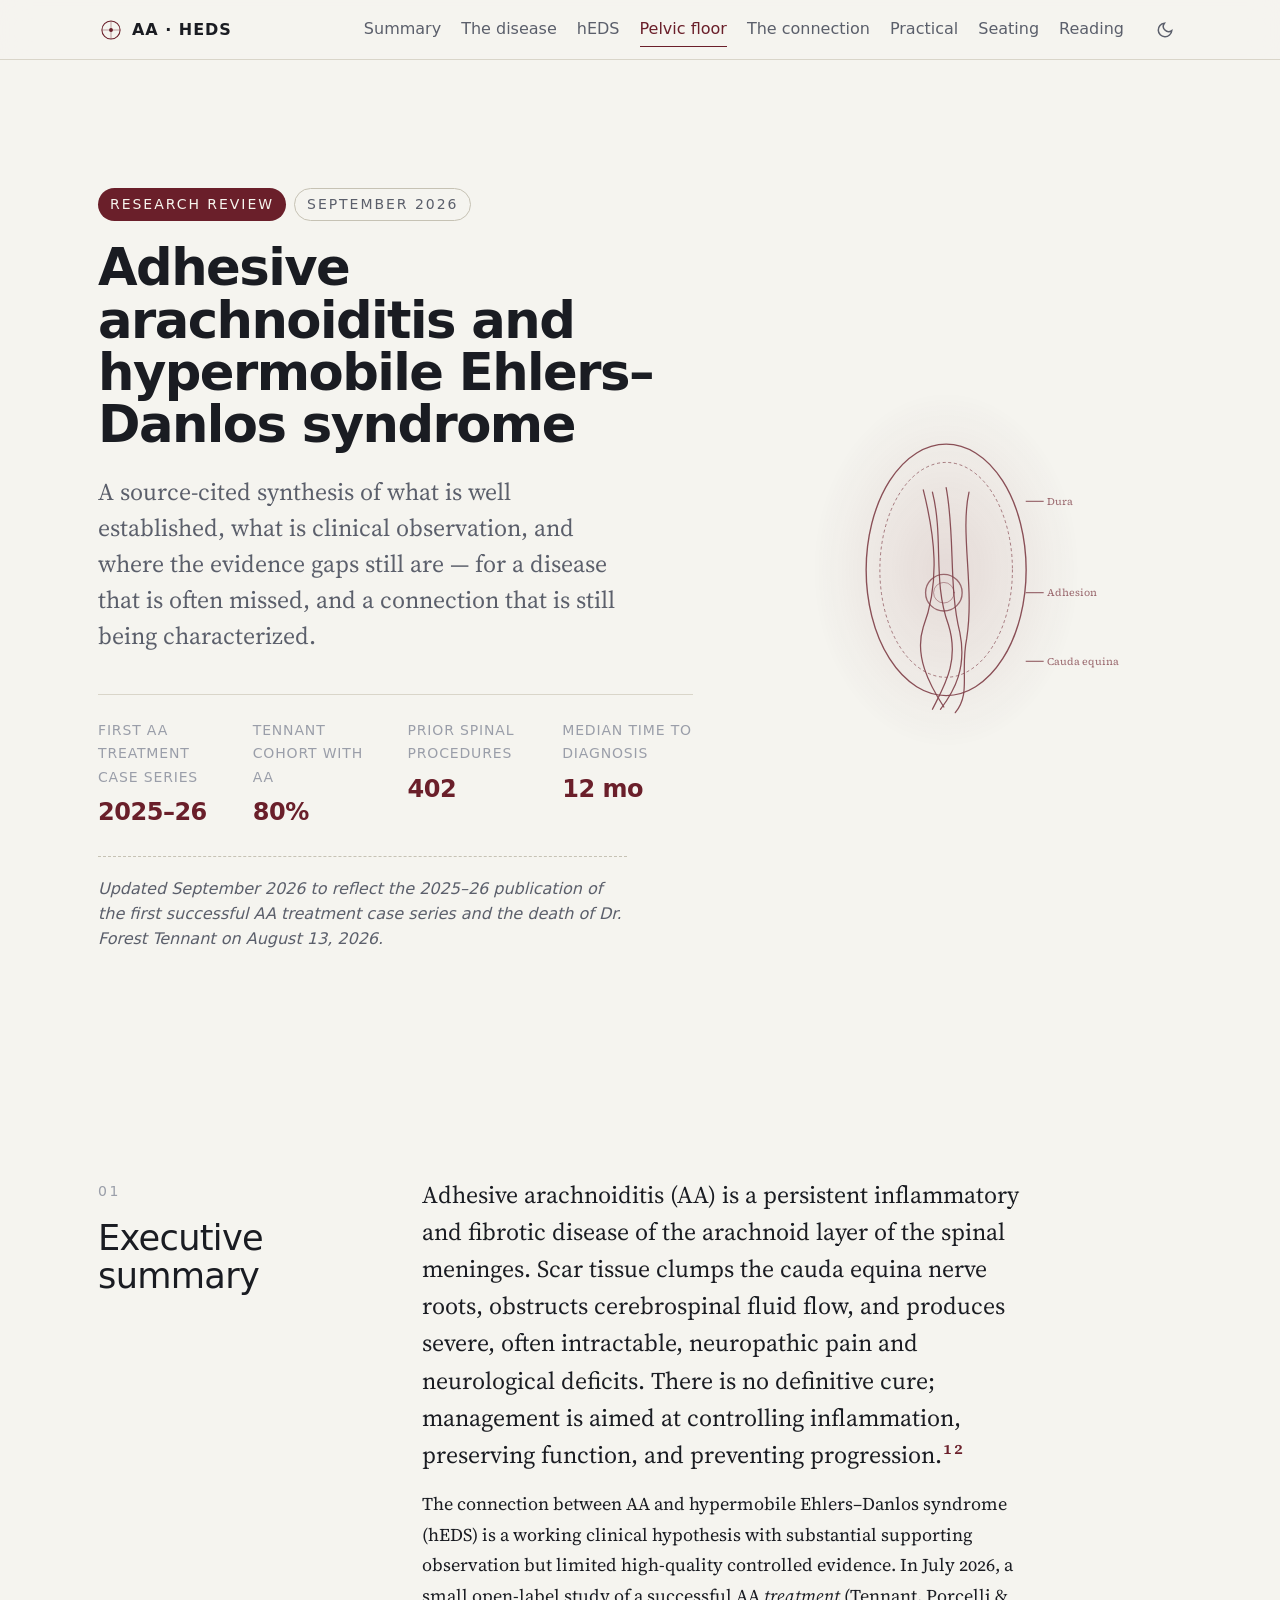
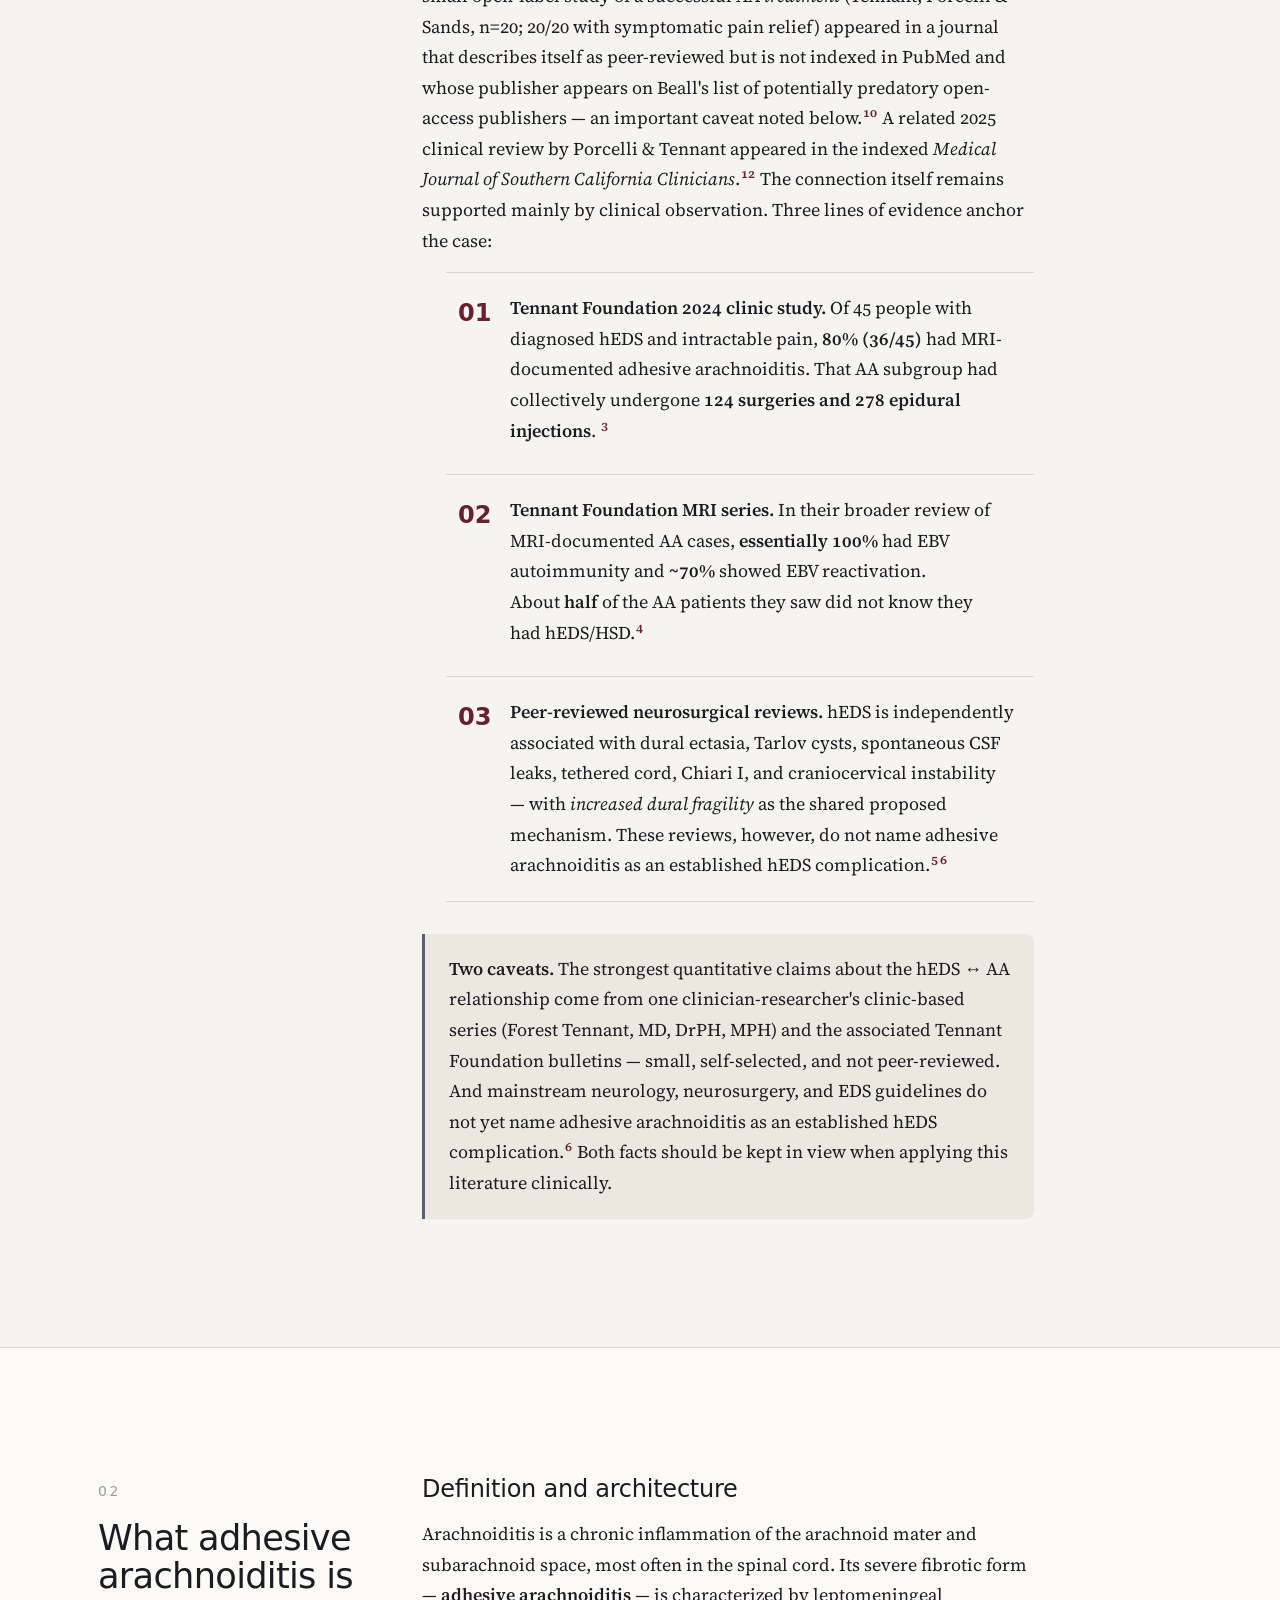
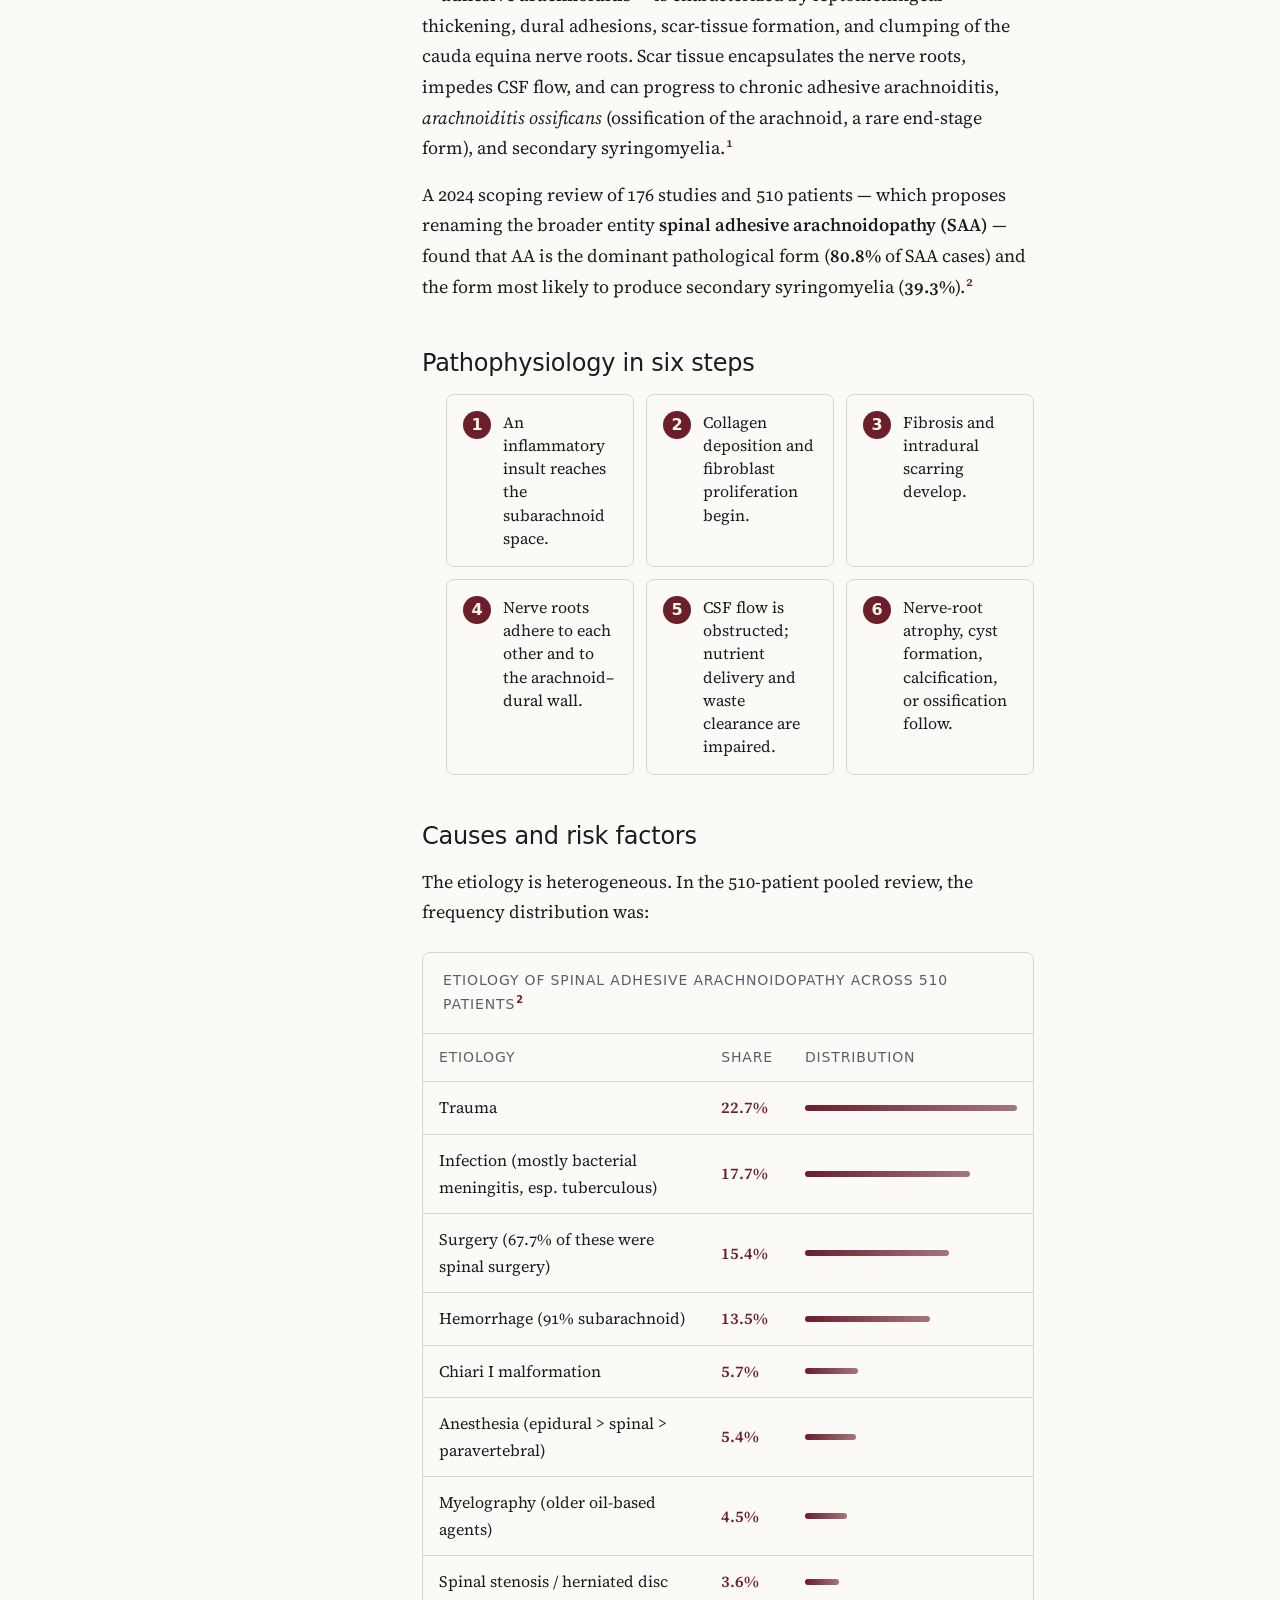
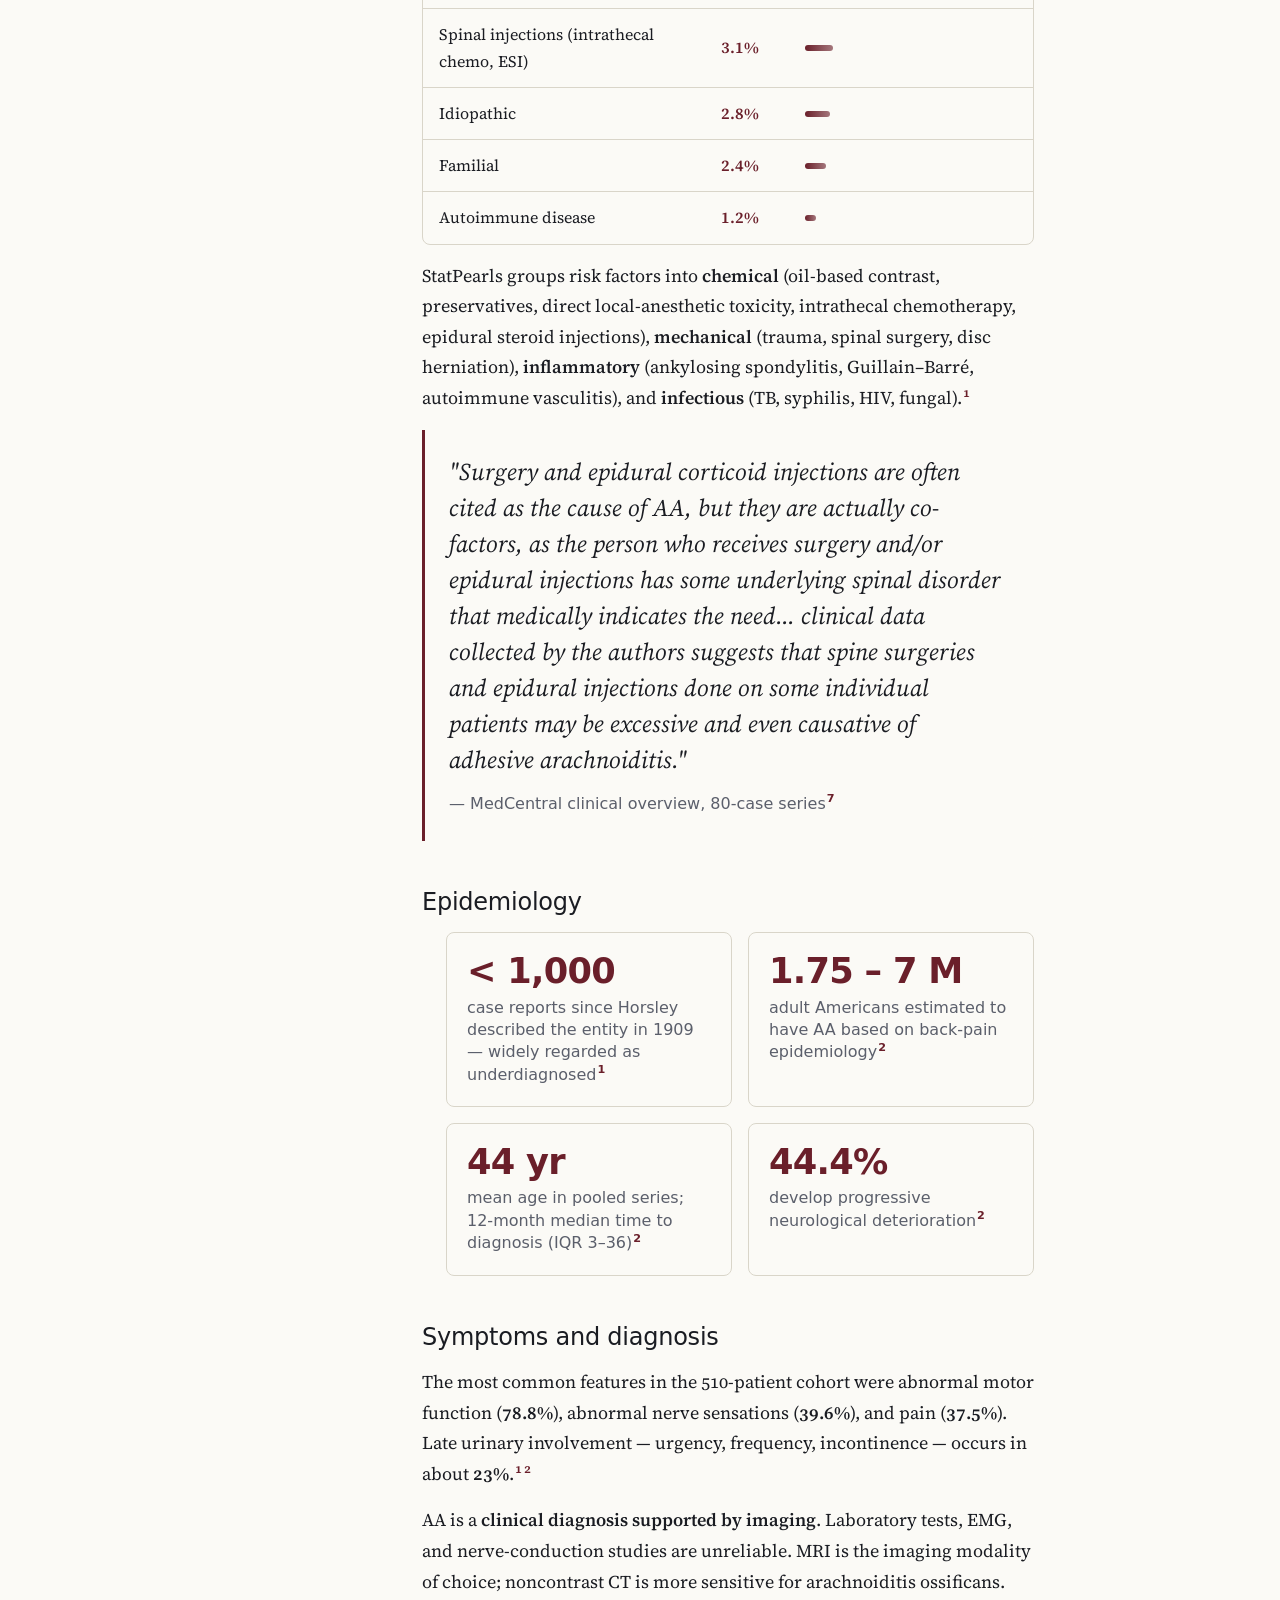
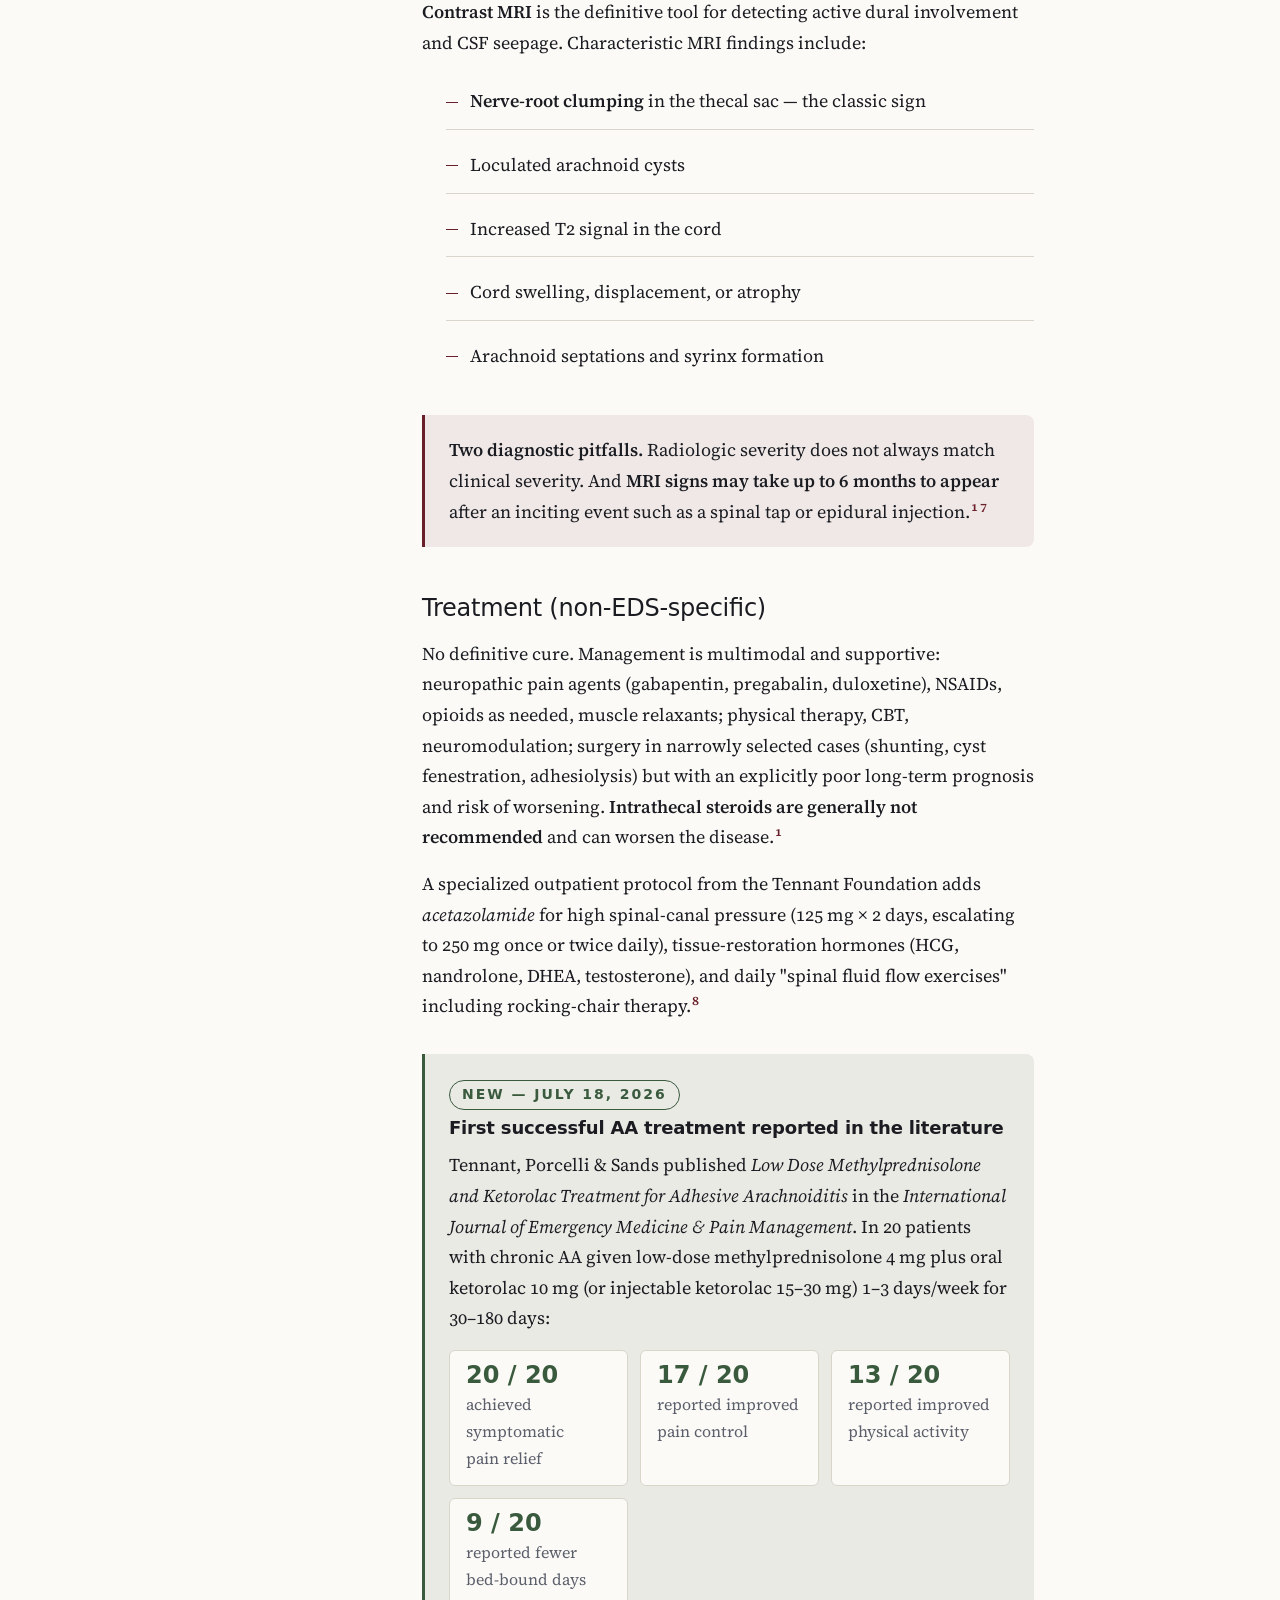
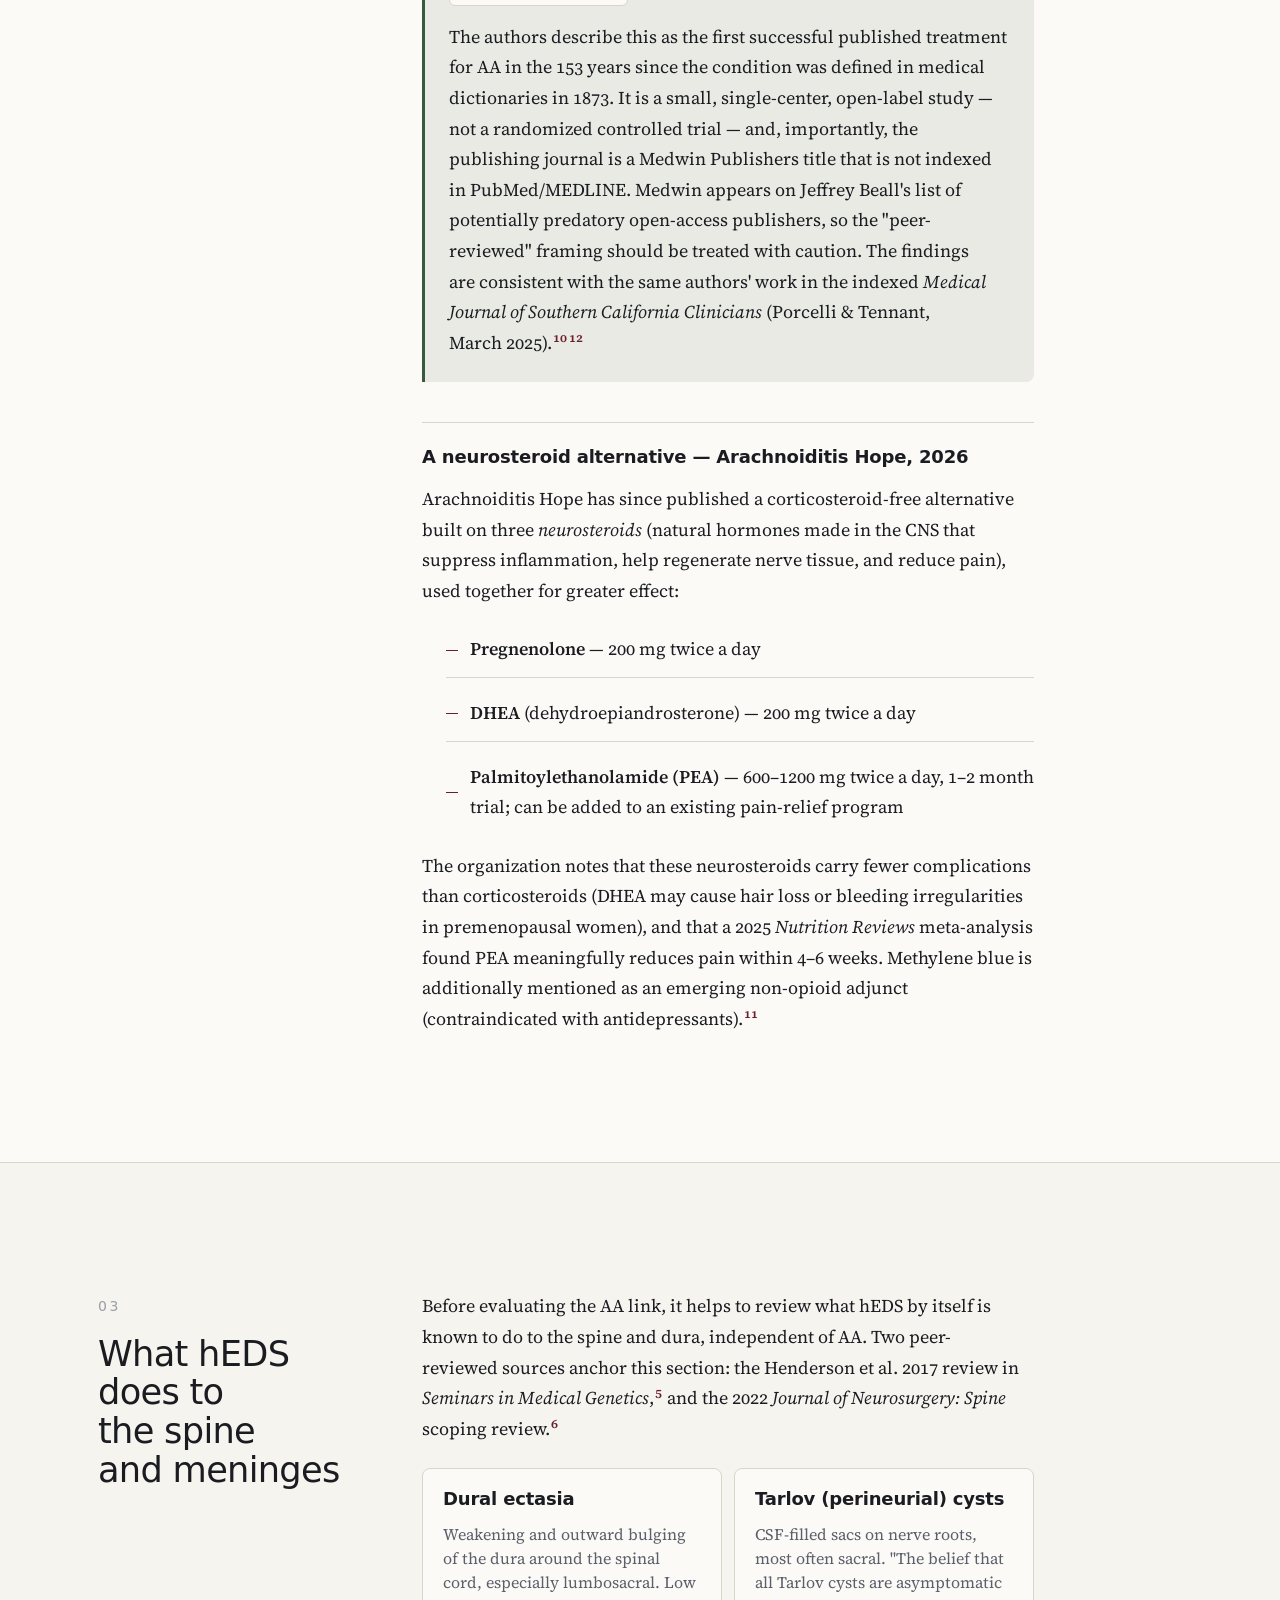
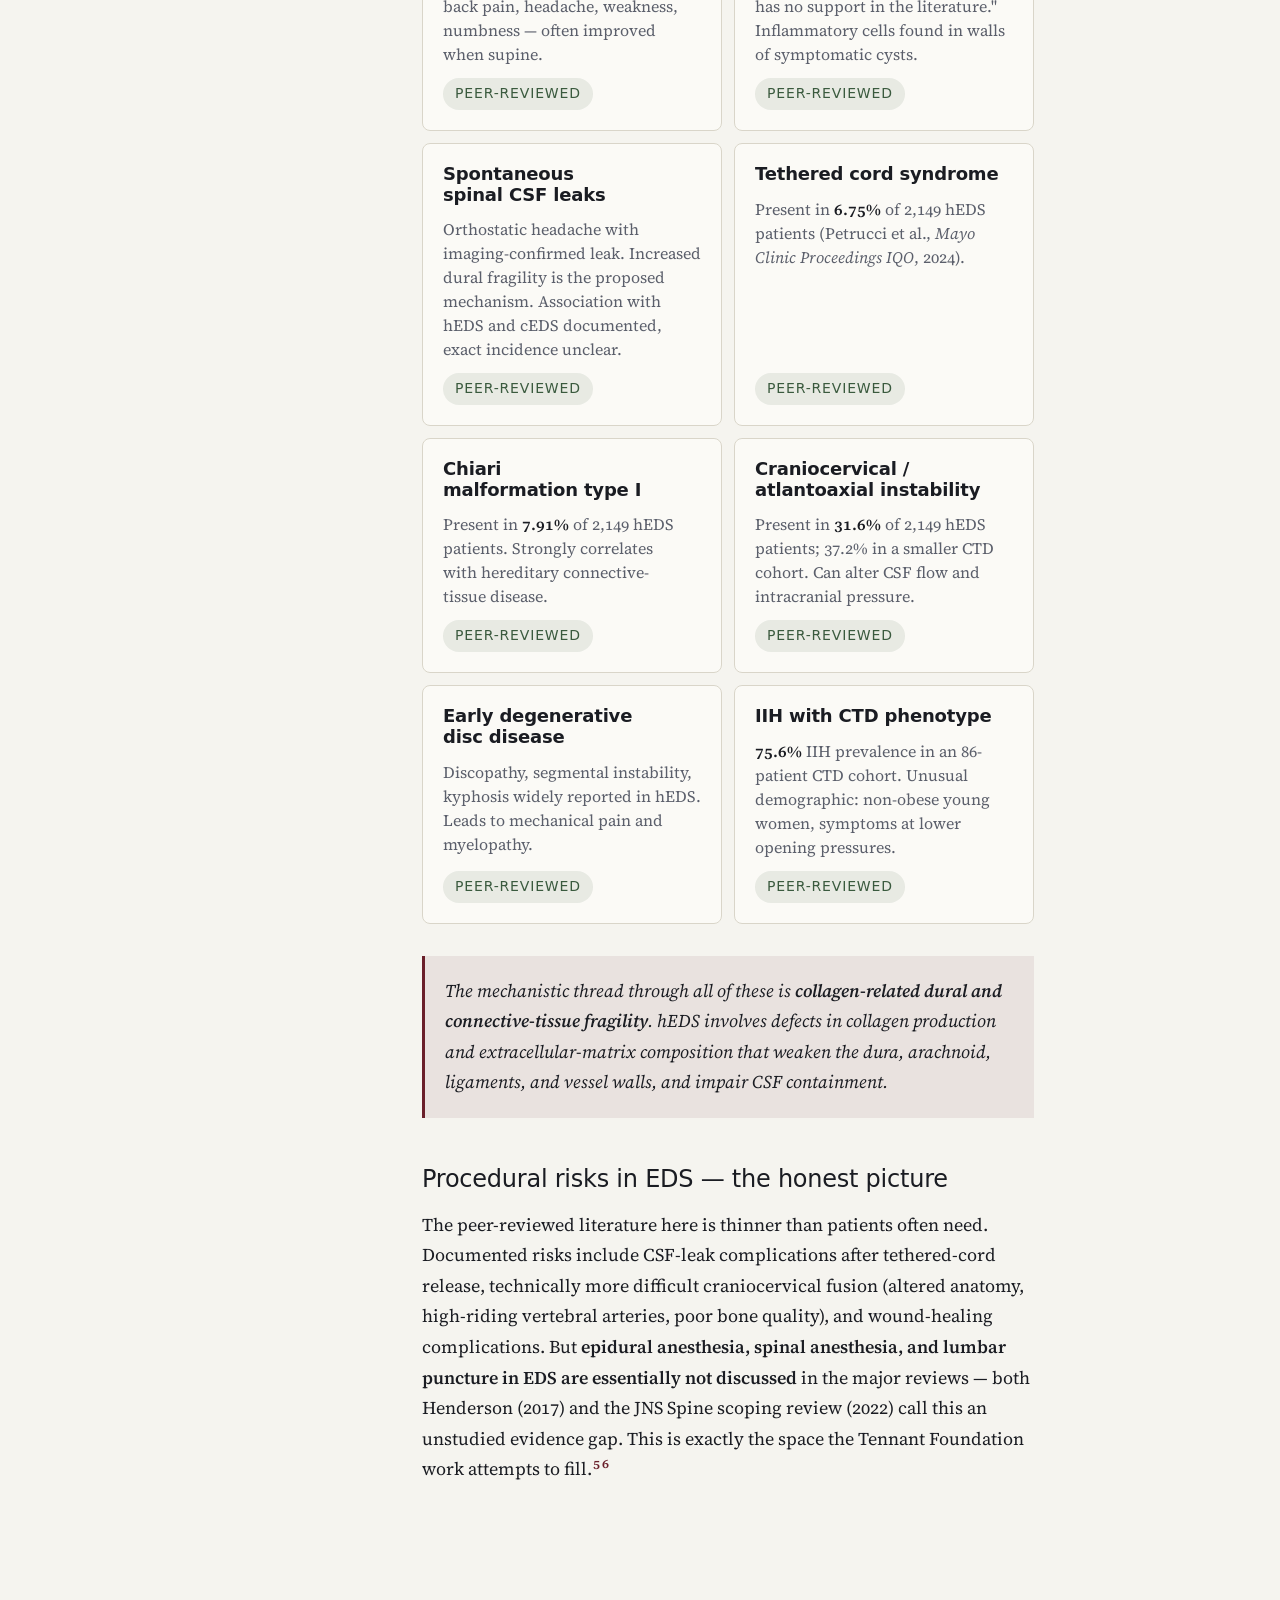
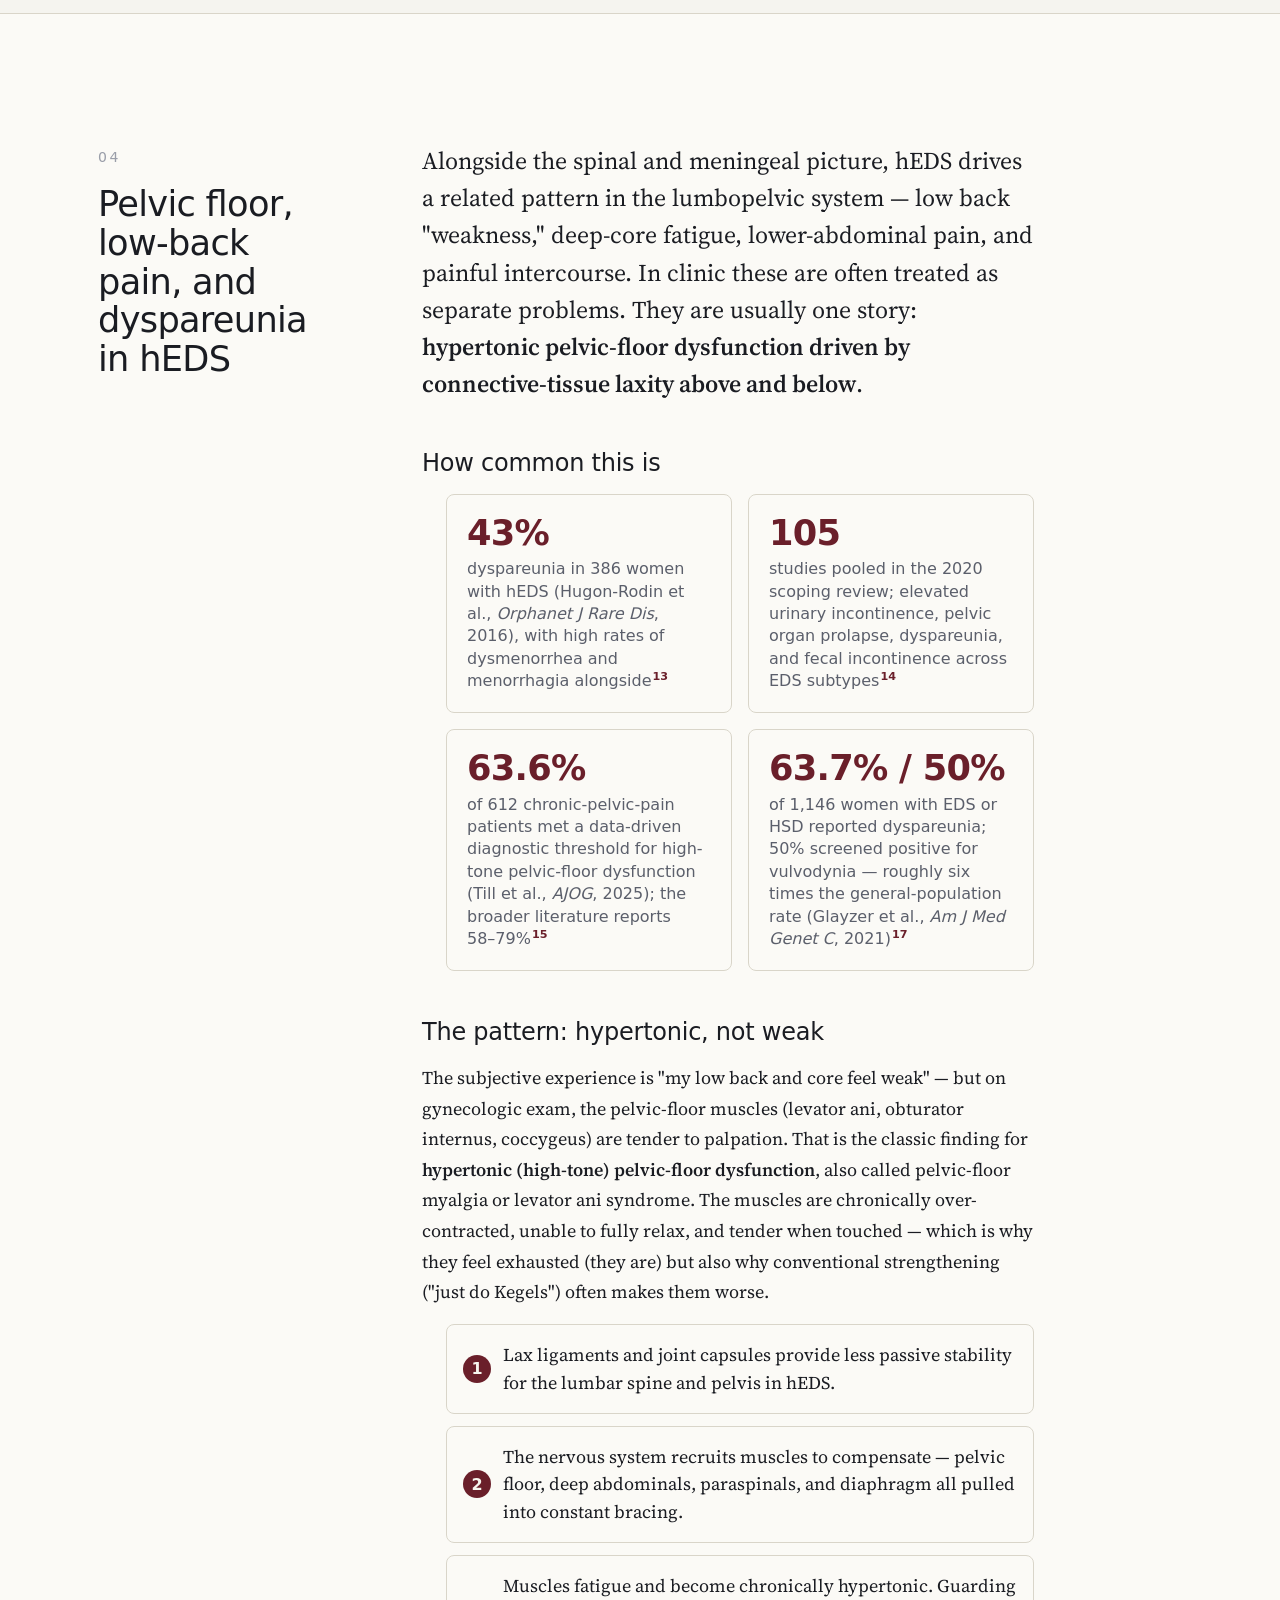
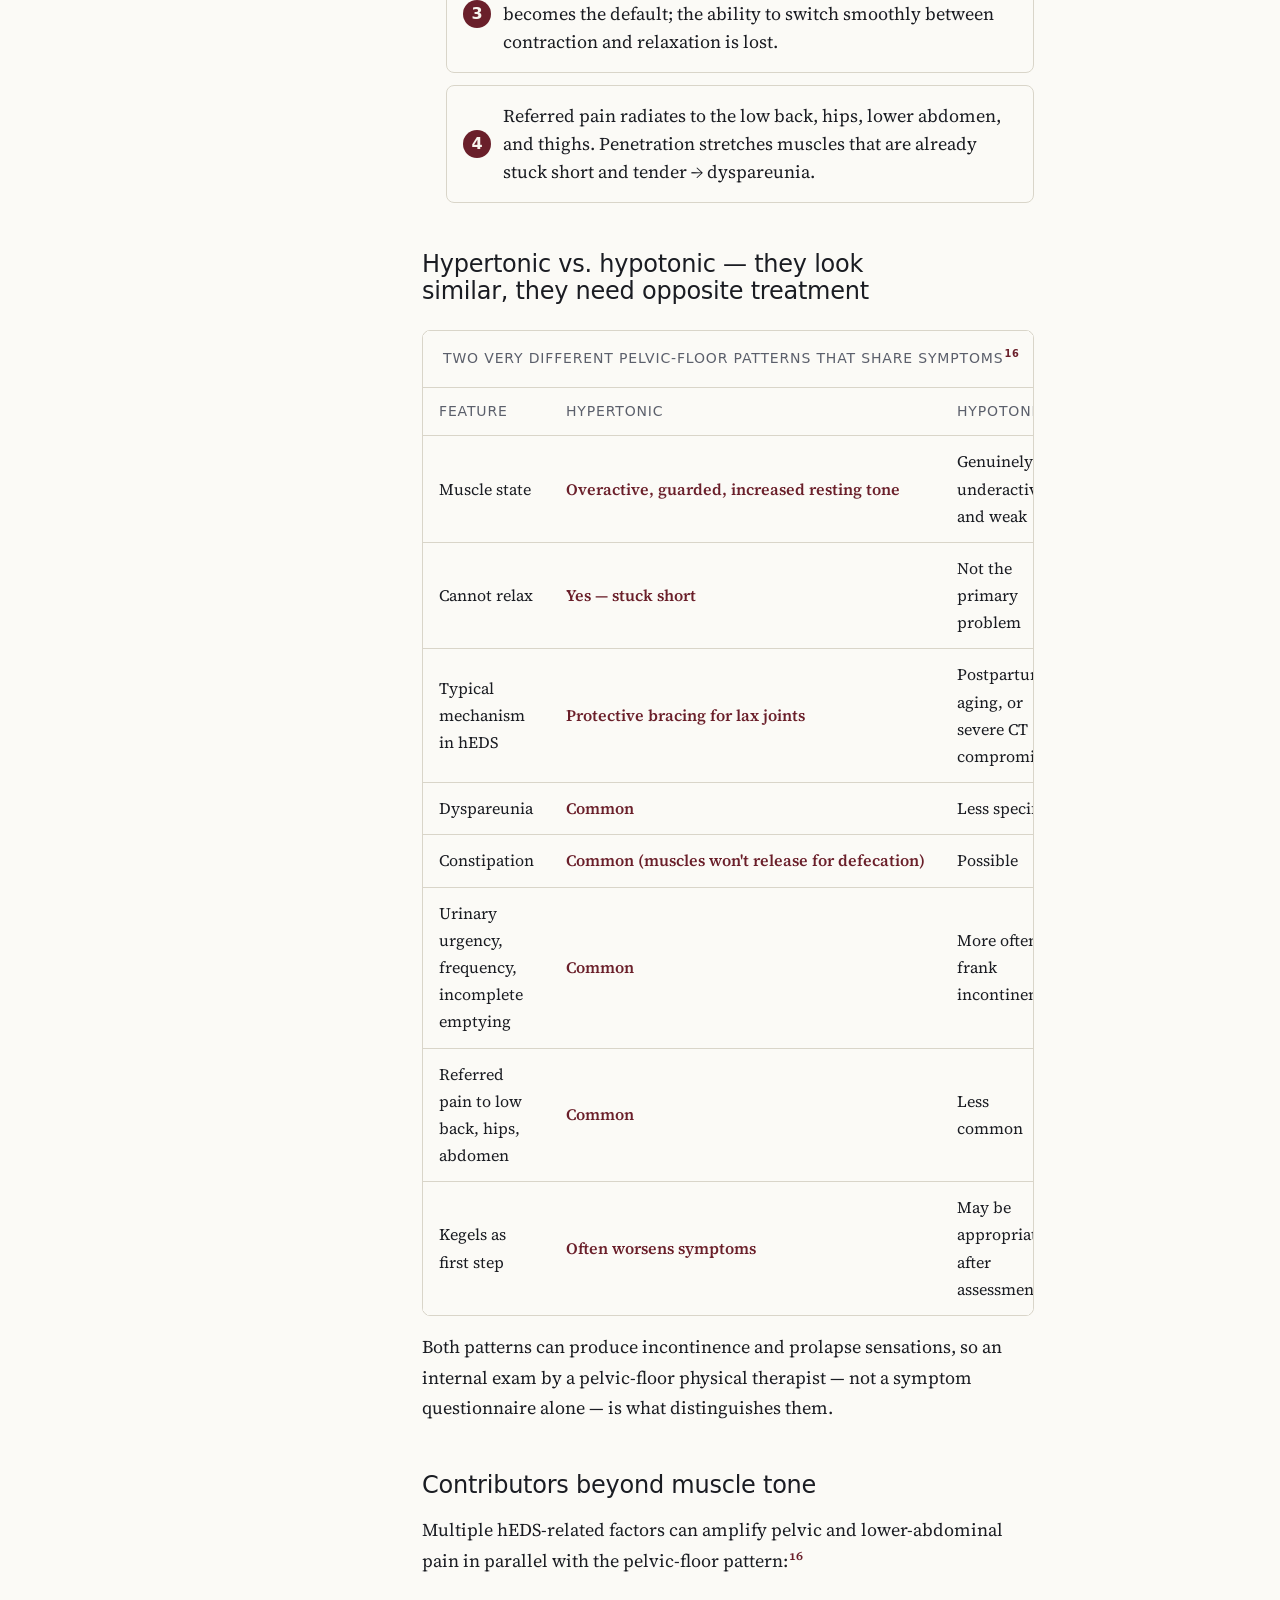
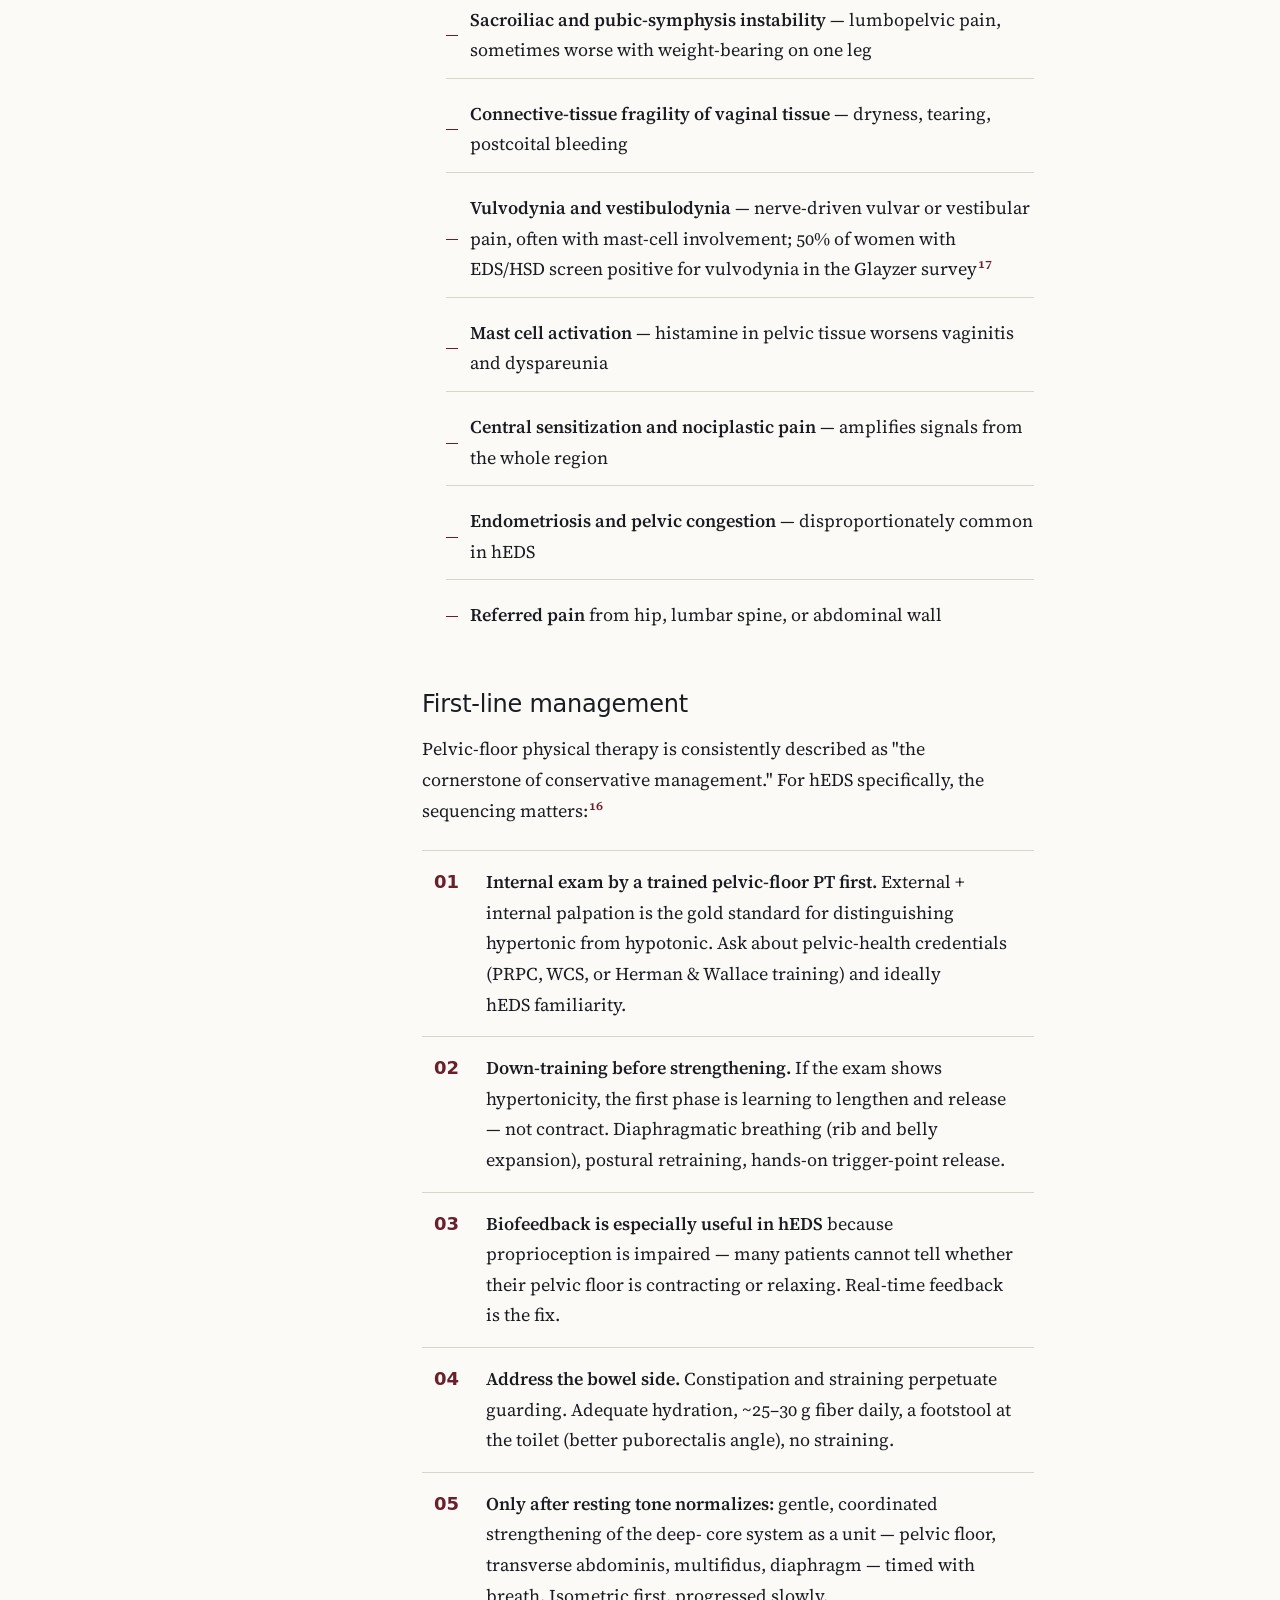
==== commit e78d3d46: "Add Section 7: wheelchair and seating setup for AA + hEDS (RESNA 2025 tilt/recline, AAPM&R, EDS Soci" ====
--- a/index.html
+++ b/index.html
@@ -47,6 +47,7 @@
           <a href="#pelvic">Pelvic floor</a>
           <a href="#connection">The connection</a>
           <a href="#practical">Practical</a>
+          <a href="#seating">Seating</a>
           <a href="#reading">Reading</a>
         </nav>
         <button data-theme-toggle aria-label="Switch to dark mode" class="theme-toggle" type="button">
@@ -896,11 +897,152 @@
         </div>
       </section>
 
-      <!-- SECTION 7: READING LIST -->
-      <section id="reading" class="section section--tinted">
+      <!-- SECTION 7: WHEELCHAIR & SEATING -->
+      <section id="seating" class="section section--tinted">
         <div class="section__inner">
           <div class="section__lead">
             <span class="section__number">07</span>
+            <h2 class="section__title">Wheelchair and seating setup</h2>
+          </div>
+          <div class="section__body prose">
+            <p class="disclaimer">
+              No wheelchair guideline has been written specifically for adhesive arachnoiditis or hEDS. The setup
+              below combines general seating guidance (RESNA, AAPM&amp;R) with what the AA and EDS sources say about
+              sitting tolerance and joint protection. It is a starting point for a seating evaluation, not a
+              prescription.
+            </p>
+
+            <h3>Why sitting is the problem</h3>
+            <p>
+              In AA, the inflammatory-adhesive mass most often sits near L5–S1, "the joint that must endure the most
+              pressure when we sit," so many people "cannot sit very long without causing themselves great
+              pain." In an 80-case MRI-documented series, <strong>87.5%</strong> reported pain relief on standing, and
+              the authors' severity scale uses the ability to sit or stand in one position for 10 minutes as a
+              dividing line between moderate and severe disease.<sup><a href="#ref-22">22</a></sup> StatPearls notes
+              that people who have difficulty sitting because of pain "may benefit significantly from motorized
+              assistive devices like standing wheelchairs."<sup><a href="#ref-1">1</a></sup>
+            </p>
+            <p>
+              hEDS adds a second constraint: the arms and shoulders that would push a manual chair are themselves
+              unstable. The EDS Society states there is "no one 'best' wheelchair for people with EDS or HSD," that
+              frequent users need a chair "customized to help them move around without injuring other parts of
+              their body," and that many "find self-propelling wheelchairs challenging," in which case "a power
+              assist device or power wheelchair may be more appropriate."<sup><a href="#ref-18">18</a></sup>
+            </p>
+
+            <h3>The core principle: change position often</h3>
+            <p>
+              RESNA's 2025 position paper recommends "a dynamic sitting posture — periodically changing their
+              position using seat functions — … rather than maintaining a static posture for extended periods," and
+              notes that 25% of users in one study used their wheelchair to treat pain by changing
+              position.<sup><a href="#ref-19">19</a></sup> For someone whose pain comes from sustained lumbosacral
+              loading, the seat functions that let you shift weight off L5–S1 and the sacrum matter more than the
+              frame.
+            </p>
+
+            <div class="table-wrap">
+              <table class="data-table">
+                <caption>Suggested setup to discuss at a seating evaluation</caption>
+                <thead>
+                  <tr>
+                    <th scope="col">Component</th>
+                    <th scope="col">Suggested option</th>
+                    <th scope="col">Why</th>
+                  </tr>
+                </thead>
+                <tbody>
+                  <tr>
+                    <td>Base</td>
+                    <td>Power chair, or a manual chair with power assist</td>
+                    <td>Protects unstable shoulders and wrists. Power assist suits people who can use a manual chair but "cannot consistently propel it due to upper extremity pain or overuse."<sup><a href="#ref-20">20</a></sup></td>
+                  </tr>
+                  <tr>
+                    <td>If manual</td>
+                    <td>Adjustable ultralight (under 30 lb), rigid frame, axle forward, ergonomic handrims</td>
+                    <td>Ultralights "require less force to propel, therefore reducing risk of repetitive strain shoulder injuries."<sup><a href="#ref-20">20</a></sup><sup><a href="#ref-21">21</a></sup></td>
+                  </tr>
+                  <tr>
+                    <td>Tilt-in-space</td>
+                    <td>Power tilt, ideally to 30° or more</td>
+                    <td>Shifts load off the buttocks and sacrum without changing hip angle. Tilt under 20° did not meaningfully reduce peak sacral or ischial pressure; 30° and above did.<sup><a href="#ref-19">19</a></sup></td>
+                  </tr>
+                  <tr>
+                    <td>Recline</td>
+                    <td>Power recline, used with tilt</td>
+                    <td>Opens the hip angle and supports rest. Commonly used comfort range is 95–110°. With 30° of recline, every tested tilt angle lowered coccyx pressure; with 10° of recline, none did.<sup><a href="#ref-19">19</a></sup></td>
+                  </tr>
+                  <tr>
+                    <td>Elevating leg rests</td>
+                    <td>Power leg rests, always paired with recline</td>
+                    <td>Helps orthostasis and swelling (relevant to POTS). Raising the legs <em>without</em> recline can increase pressure under the coccyx and sacrum.<sup><a href="#ref-19">19</a></sup><sup><a href="#ref-20">20</a></sup></td>
+                  </tr>
+                  <tr>
+                    <td>Standing function</td>
+                    <td>Consider a standing power chair</td>
+                    <td>Directly addresses sitting intolerance. StatPearls advises testing "standing acceptance and vibration endurance" first; AAPM&amp;R notes it won't work with contractures or reduced bone density.<sup><a href="#ref-1">1</a></sup><sup><a href="#ref-20">20</a></sup></td>
+                  </tr>
+                  <tr>
+                    <td>Seat elevator</td>
+                    <td>Power seat elevation</td>
+                    <td>Reduces arm and shoulder strain during transfers and reaching.<sup><a href="#ref-21">21</a></sup></td>
+                  </tr>
+                  <tr>
+                    <td>Back support</td>
+                    <td>Solid or contoured back rather than sling upholstery</td>
+                    <td>Gives trunk and lumbar support; inadequate trunk support can lead to "pain, pressure ulcers, or further deformity."<sup><a href="#ref-20">20</a></sup></td>
+                  </tr>
+                  <tr>
+                    <td>Cushion</td>
+                    <td>Pressure-redistributing cushion chosen with pressure mapping</td>
+                    <td>Options include foam, gel, air cell, and custom-molded. RESNA supports pairing pressure-relieving cushions with tilt for people who can't do their own weight shifts.<sup><a href="#ref-19">19</a></sup><sup><a href="#ref-20">20</a></sup></td>
+                  </tr>
+                </tbody>
+              </table>
+            </div>
+
+            <h3>How to use the seat functions</h3>
+            <ol class="management-list">
+              <li><strong>Tilt on a schedule, not only when it hurts.</strong> One study cited by RESNA recommended tilting every 30 minutes for at least 1–2 minutes.<sup><a href="#ref-19">19</a></sup></li>
+              <li><strong>Go deep enough.</strong> Small tilts around 15° did not improve blood flow or pressure in the cited studies; 30° or more did, and 40° tilt with 100° recline cut peak sacral and ischial pressure by about 40%.<sup><a href="#ref-19">19</a></sup></li>
+              <li><strong>Pair leg elevation with recline</strong> to avoid adding coccyx and sacral pressure and pulling the pelvis backward.<sup><a href="#ref-19">19</a></sup></li>
+              <li><strong>Return to upright in order: recline first, then leg rests, then tilt.</strong> This keeps the pelvis in place without friction or shear.<sup><a href="#ref-19">19</a></sup></li>
+              <li><strong>Keep moving out of the chair.</strong> The EDS Society warns that "deconditioning occurs quickly," can worsen joint instability and POTS, and recommends continuing joint-friendly exercise alongside wheelchair use.<sup><a href="#ref-18">18</a></sup></li>
+            </ol>
+
+            <h3>Fitting basics</h3>
+            <ul class="signs">
+              <li>Aim for roughly 90° at hips, knees, and elbows as a starting guideline, adjusted for comfort<sup><a href="#ref-20">20</a></sup></li>
+              <li>Seat depth: buttocks-to-back-of-knee minus about 2 inches, so the seat edge doesn't press behind the knee<sup><a href="#ref-20">20</a></sup></li>
+              <li>Seat width: widest point of hips or thighs plus 1–2 inches total<sup><a href="#ref-20">20</a></sup></li>
+              <li>Armrests set to allow about 30° shoulder flexion and 60° elbow flexion<sup><a href="#ref-20">20</a></sup></li>
+            </ul>
+
+            <h3>Getting it prescribed</h3>
+            <p>
+              AAPM&amp;R recommends evaluation by a multidisciplinary seating and wheelchair clinic (physiatrist, OT,
+              PT, and supplier).<sup><a href="#ref-20">20</a></sup> RESNA recommends that a licensed clinician be
+              involved in every evaluation and that the supplier hold a RESNA <strong>ATP</strong> or
+              <strong>Seating and Mobility Specialist (SMS)</strong> credential, with product trials before final
+              selection.<sup><a href="#ref-19">19</a></sup><sup><a href="#ref-21">21</a></sup> For power mobility in the
+              U.S., the prescriber must document a face-to-face mobility exam; the order goes to the supplier within 45
+              days and the device must be delivered within 120 days.<sup><a href="#ref-20">20</a></sup>
+            </p>
+            <div class="callout">
+              <p>
+                <strong>What to bring to the evaluation:</strong> how many minutes you can sit before pain builds,
+                whether standing or reclining relieves it, which joints sublux, any orthostatic symptoms, the
+                pelvic-floor findings from Section 04, and where you'll use the chair (home, car, campus, work).
+              </p>
+            </div>
+          </div>
+        </div>
+      </section>
+
+      <!-- SECTION 8: READING LIST -->
+      <section id="reading" class="section">
+        <div class="section__inner">
+          <div class="section__lead">
+            <span class="section__number">08</span>
             <h2 class="section__title">Reading &amp; sources</h2>
           </div>
           <div class="section__body prose">
@@ -956,6 +1098,30 @@
               <li id="ref-17">
                 Glayzer JE, McFarlin BL, Castori M, Suarez ML, Meinel MC, Kobak WH, Steffen AD, Schlaeger JM. <cite>High rate of dyspareunia and probable vulvodynia in Ehlers-Danlos syndromes and hypermobility spectrum disorders: an online survey</cite>. <em>American Journal of Medical Genetics Part C: Seminars in Medical Genetics</em>. 2021;187(4):599–608. DOI: 10.1002/ajmg.c.31939. Online survey of 1,146 women with EDS/HSD: 63.7% dyspareunia, 50% positive vulvodynia screen (≈6× general-population rate); high rates of TMJ dysfunction (56.4%), fibromyalgia (40.0%), endometriosis (26.5%), and MCAS (10.2%).
                 <a href="https://pubmed.ncbi.nlm.nih.gov/34747110/" target="_blank" rel="noopener noreferrer">PubMed →</a>
+              </li>
+            </ol>
+
+            <h3 class="reading-heading">Wheelchair &amp; seating</h3>
+            <ol class="refs" start="18">
+              <li id="ref-18">
+                The Ehlers-Danlos Society. <cite>Braces, Splints &amp; Mobility Aids</cite>. Guidance on wheelchair use, customization, power assist, and deconditioning in EDS/HSD.
+                <a href="https://www.ehlers-danlos.com/braces-splints-mobility-aids/" target="_blank" rel="noopener noreferrer">Read →</a>
+              </li>
+              <li id="ref-19">
+                Kenderish J, James T, Russell R, Cianciolo H, Bernstein J, Denfeld G. <cite>RESNA Position on the Application of Tilt, Recline, and Elevating Legrests for Wheelchairs</cite>. RESNA, approved February 26, 2025. Source for tilt/recline angles, pressure findings, and repositioning sequence.
+                <a href="https://0201.nccdn.net/1_2/000/000/117/599/resna-position-on-the-application-of-tilt-recline-2025.pdf" target="_blank" rel="noopener noreferrer">PDF →</a>
+              </li>
+              <li id="ref-20">
+                Doan T, Delaney K, Manguinao M. <cite>Wheelchair and Power Mobility for Adults</cite>. AAPM&amp;R PM&amp;R KnowledgeNow. Wheelchair categories, seat functions, measurements, and prescription requirements.
+                <a href="https://now.aapmr.org/wheelchair-and-power-mobility/" target="_blank" rel="noopener noreferrer">Read →</a>
+              </li>
+              <li id="ref-21">
+                RESNA. <cite>Wheelchair Service Provision Guide</cite>. Assessment, trials, and case examples including ultralight configuration and seat elevation for upper-limb preservation.
+                <a href="https://www.resna.org/Portals/0/Documents/Position%20Papers/RESNAWheelchairServiceProvisionGuide.pdf" target="_blank" rel="noopener noreferrer">PDF →</a>
+              </li>
+              <li id="ref-22">
+                Tennant F et al. <cite>Adhesive Arachnoiditis: Clinical Update</cite>. Arachnoiditis Hope. Source for the L5–S1 sitting-pressure explanation, the 80-case profile (87.5% pain relief on standing), and the 10-minute sit/stand severity criteria.
+                <a href="https://arachnoiditishope.com/wp-content/uploads/2026/01/AA-Clinical-Update-2020.pdf" target="_blank" rel="noopener noreferrer">PDF →</a>
               </li>
             </ol>
 
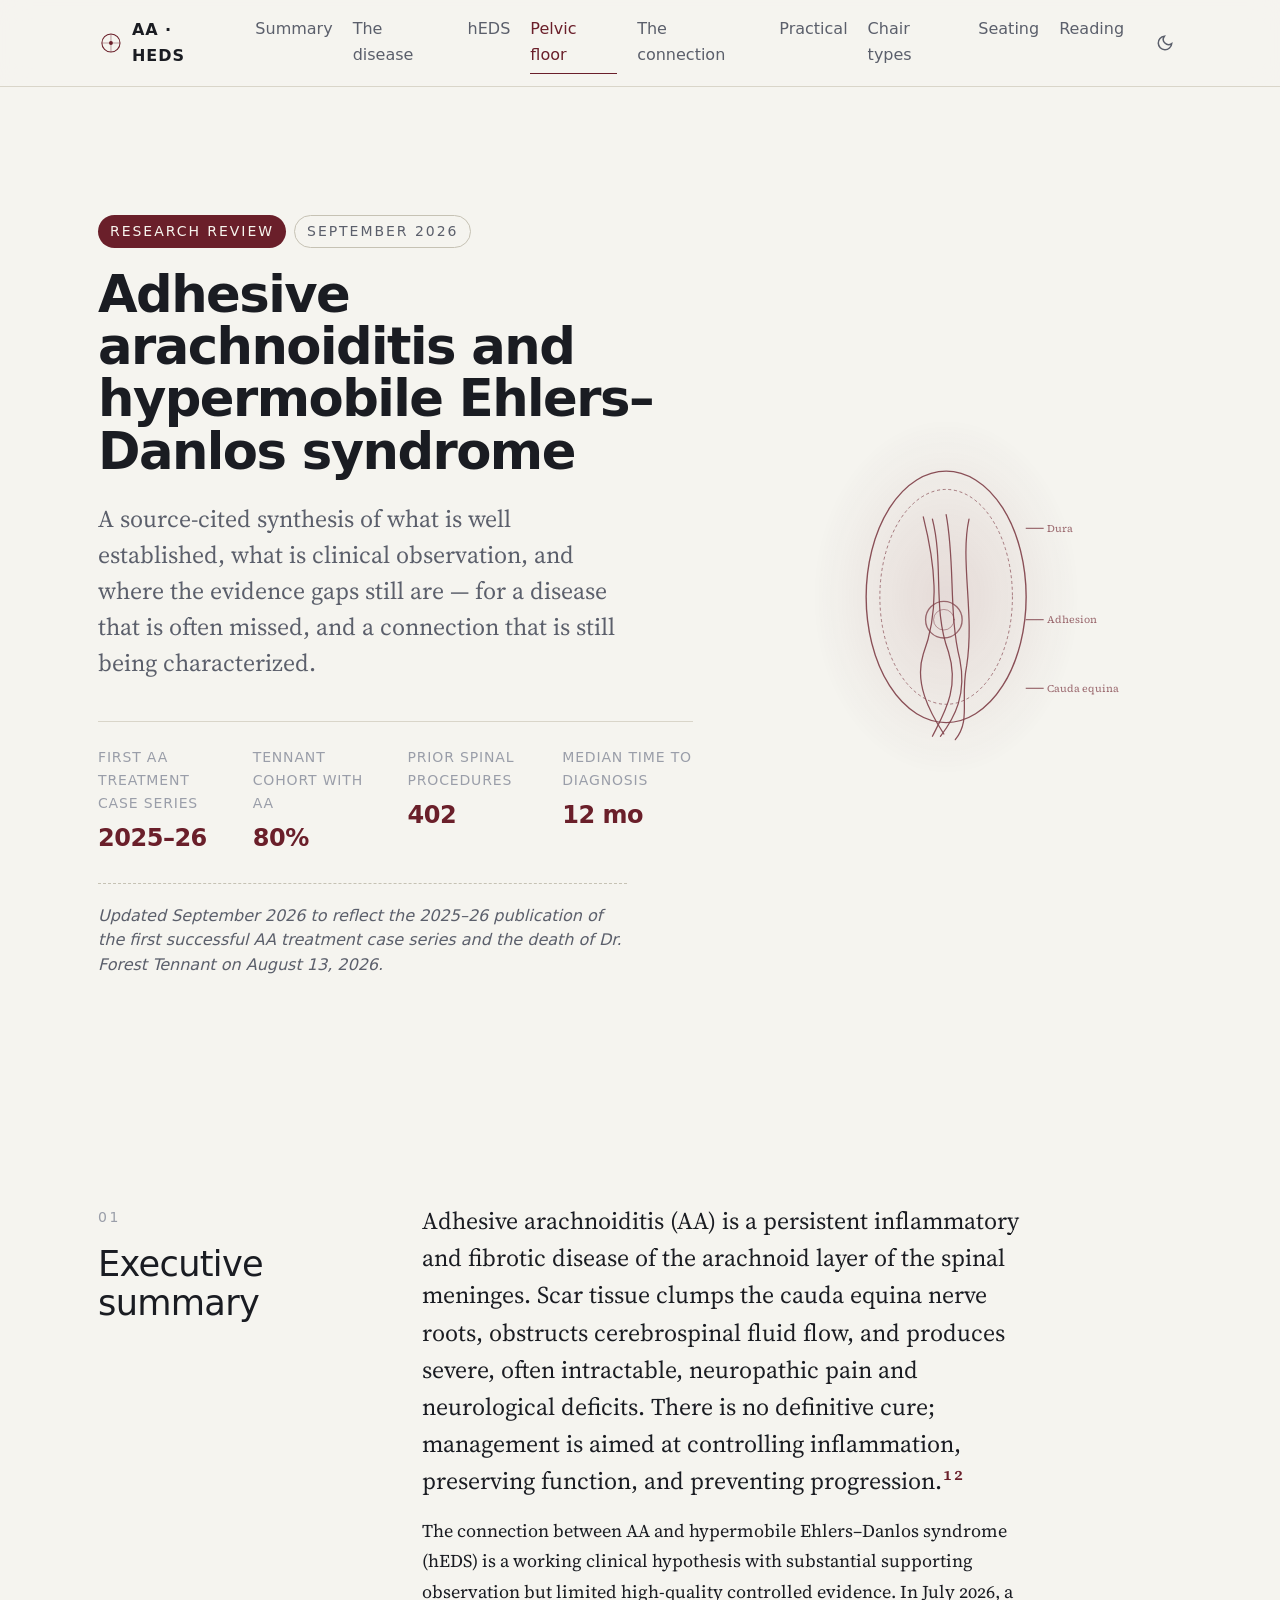
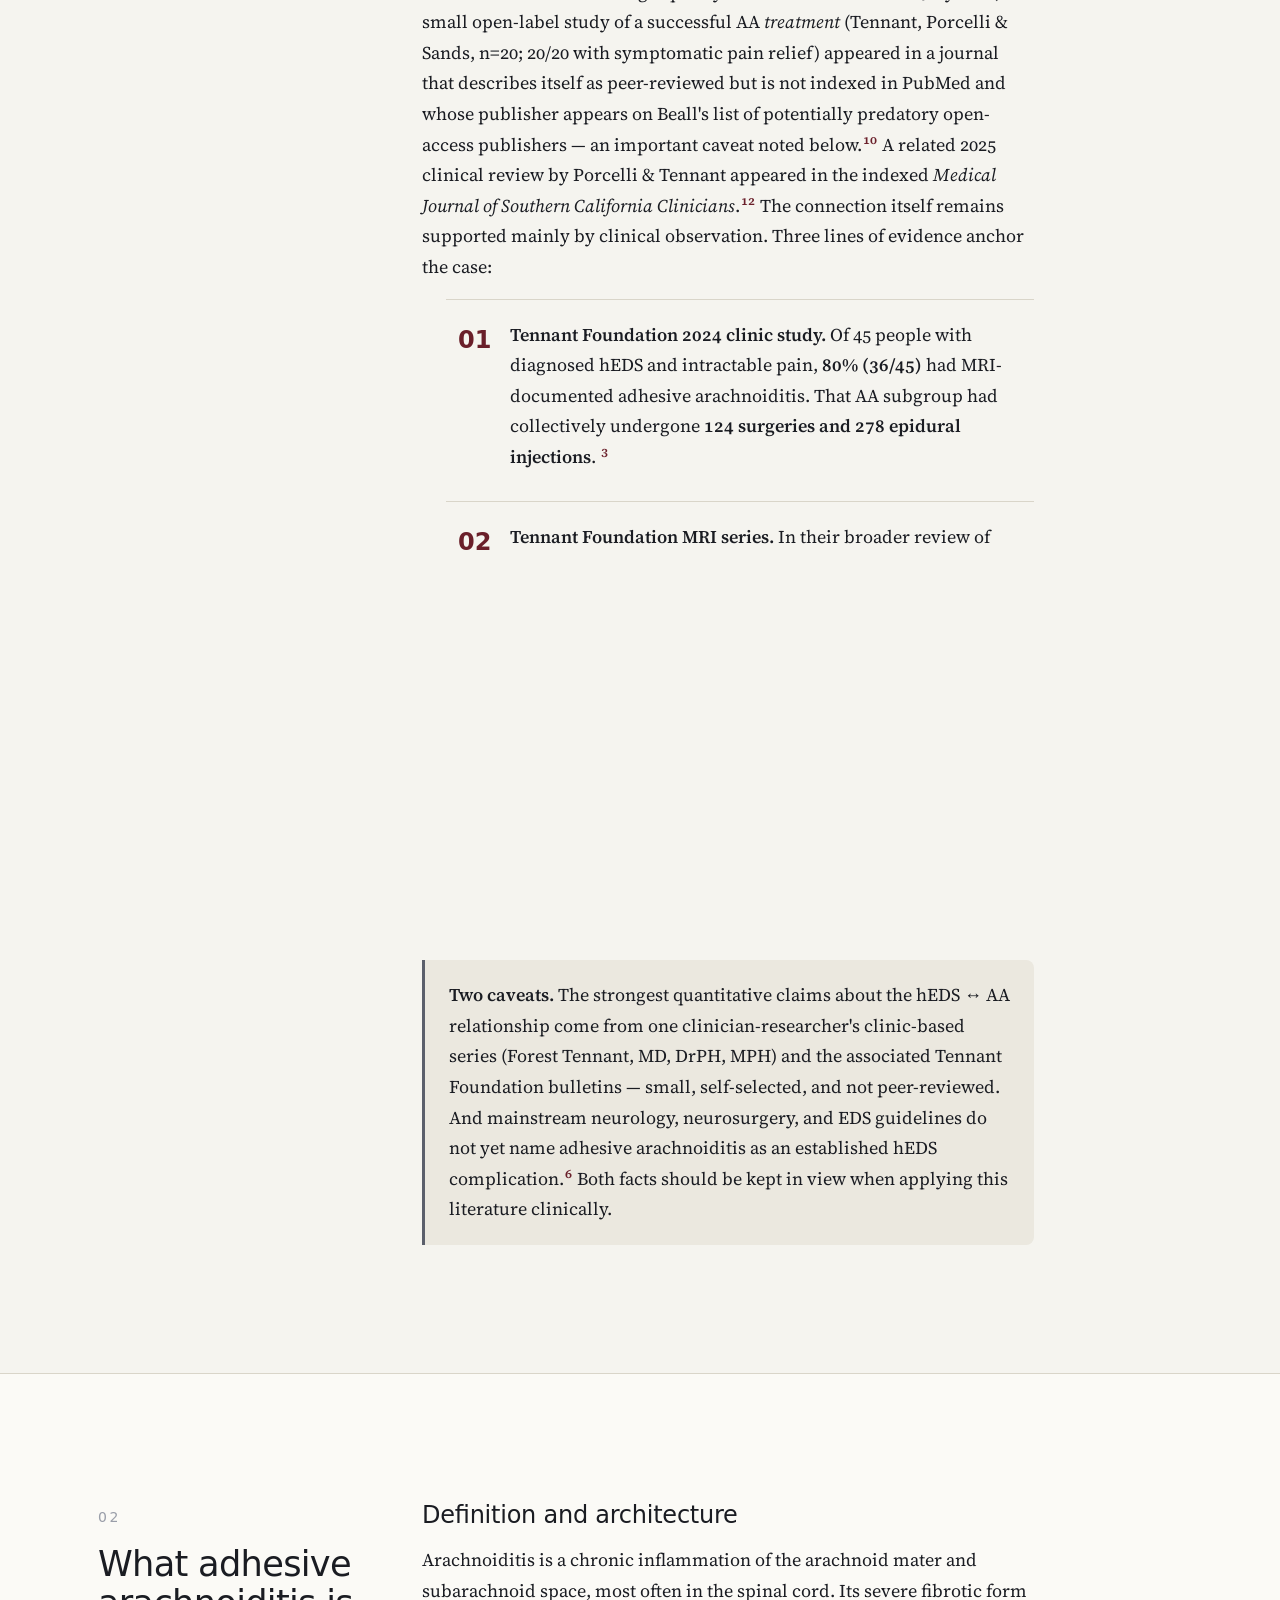
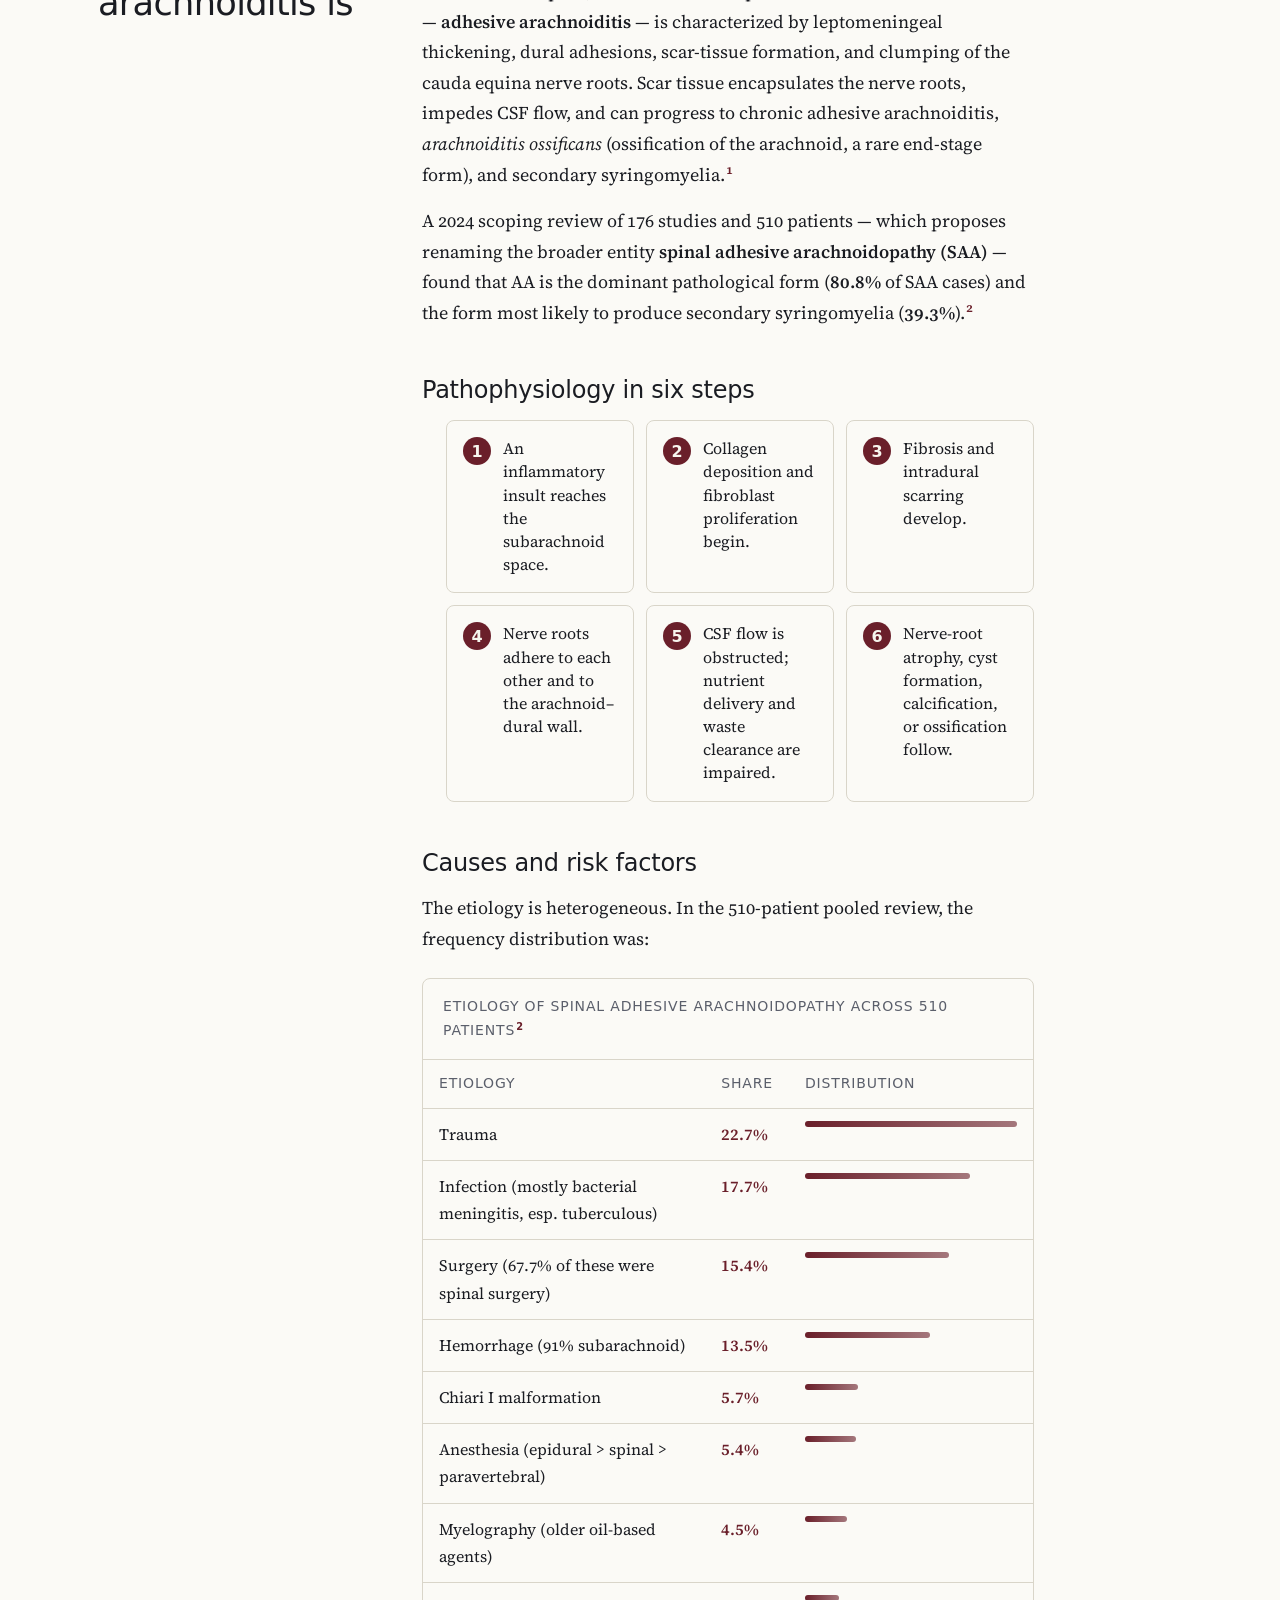
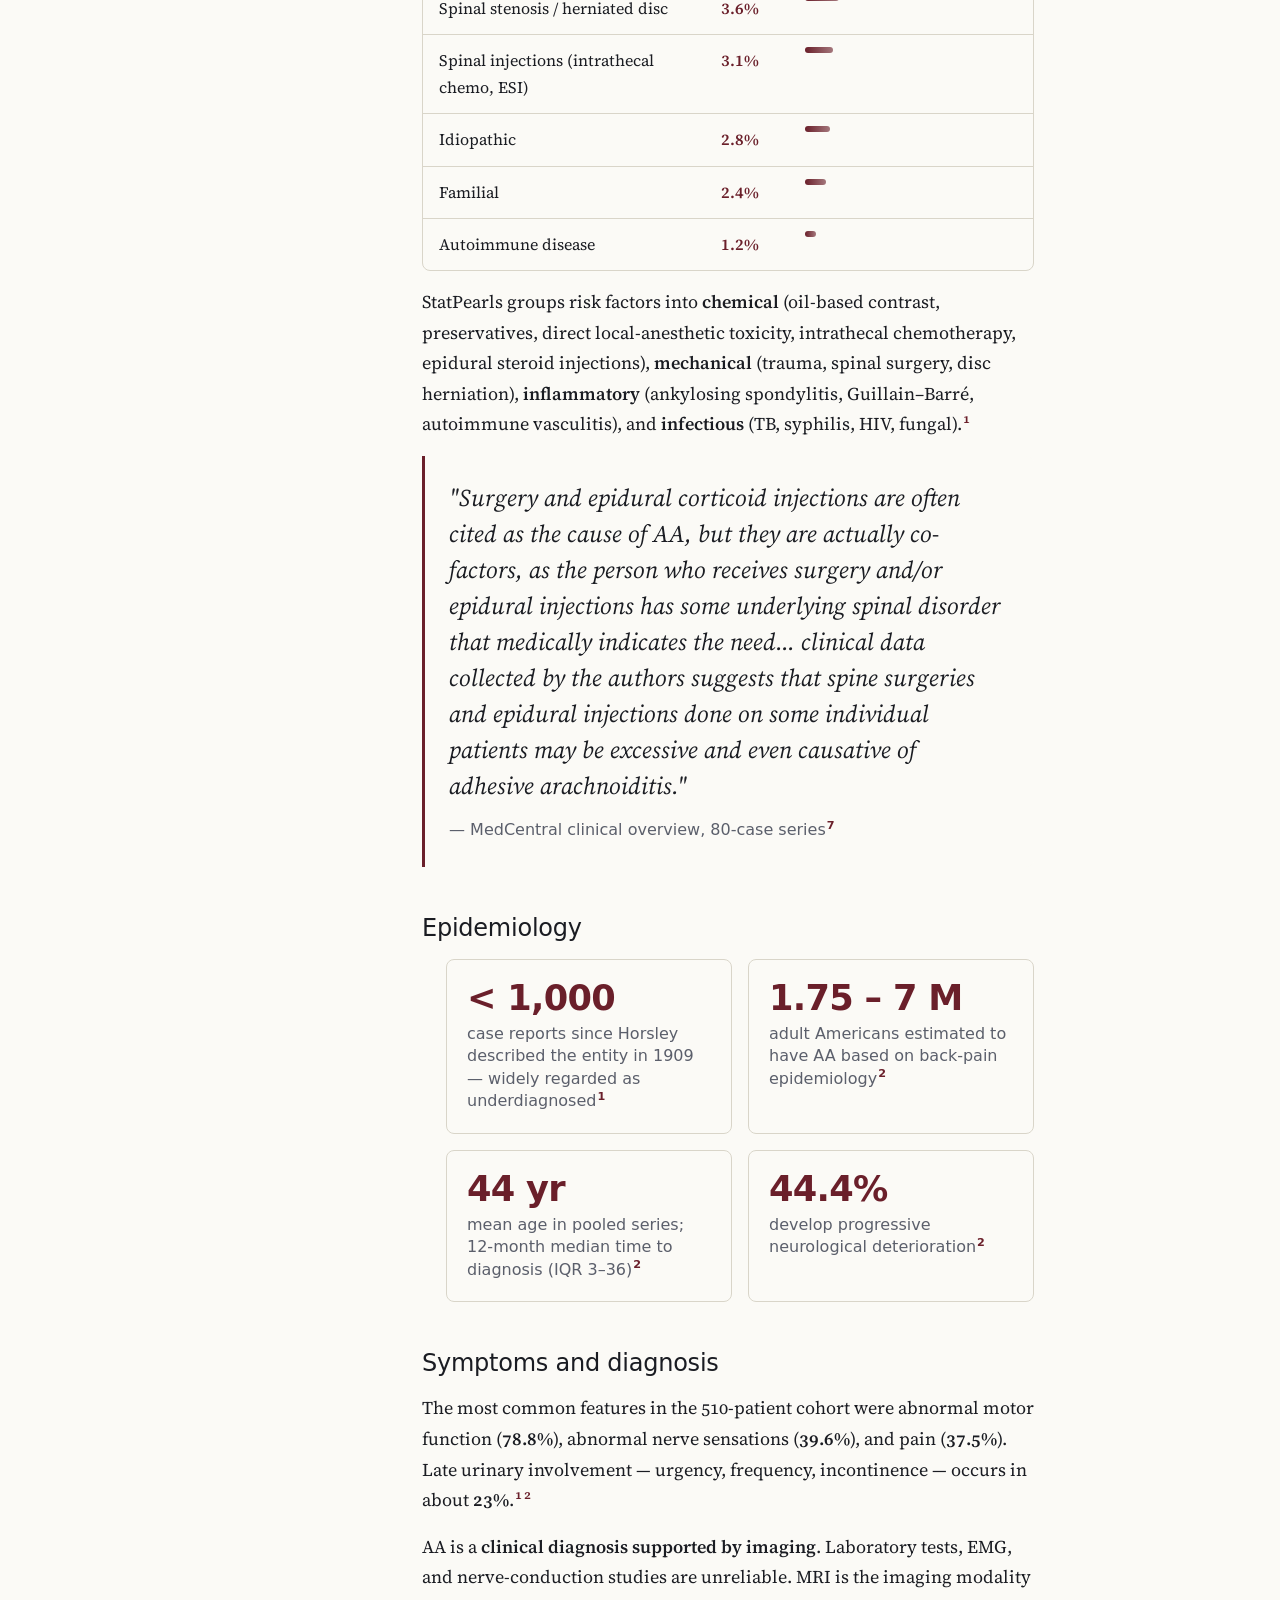
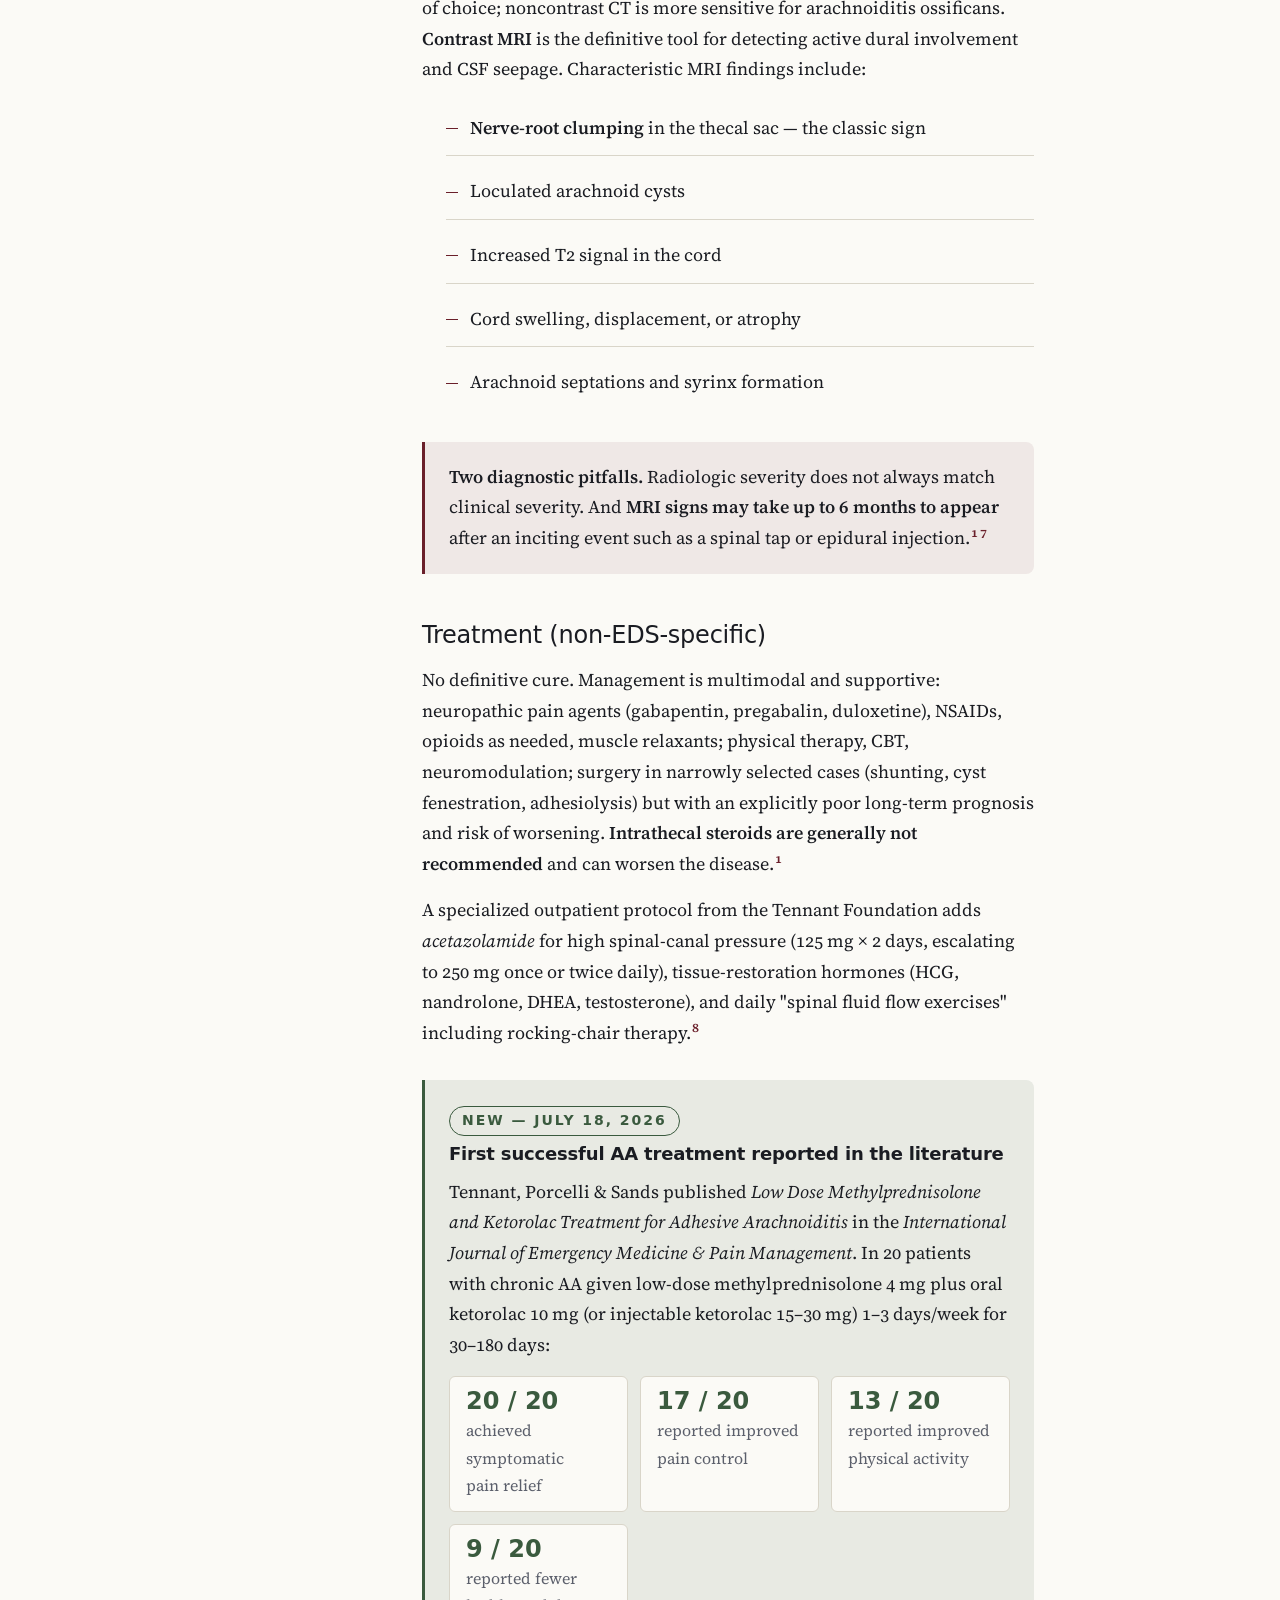
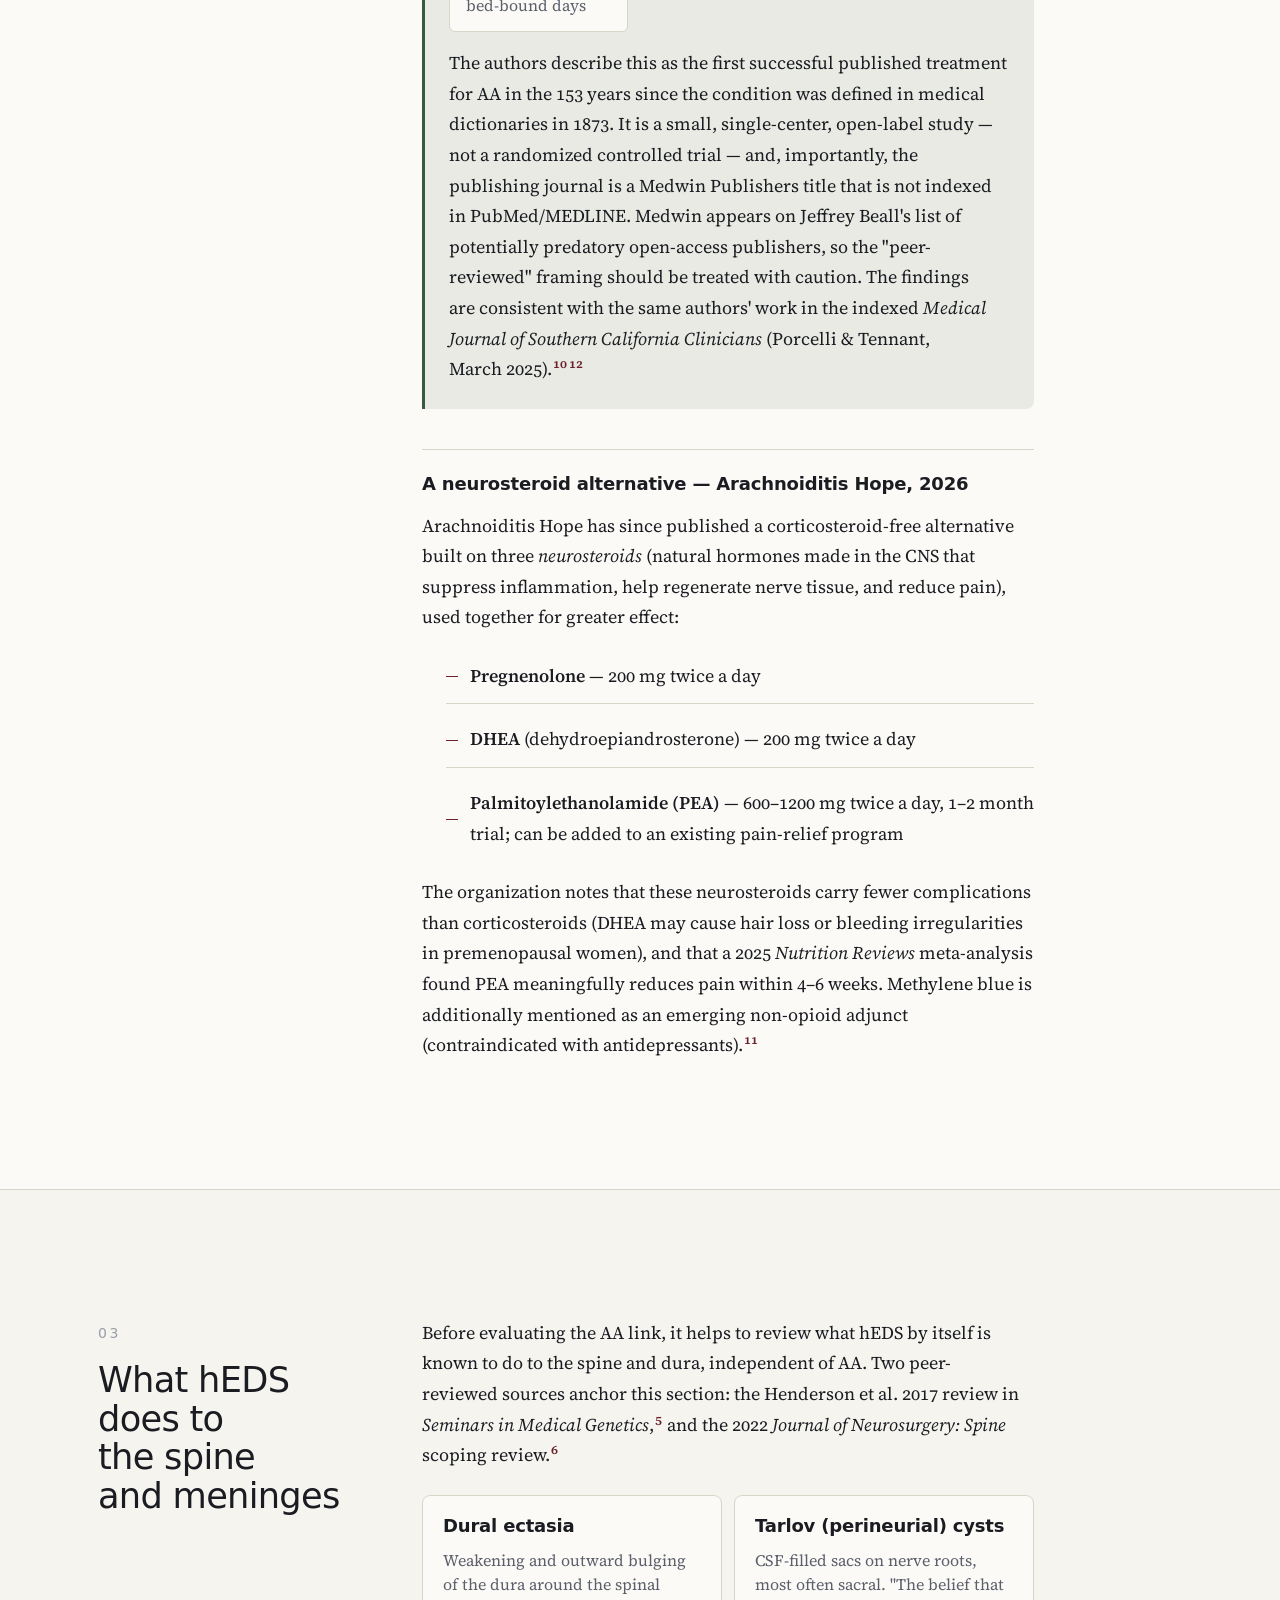
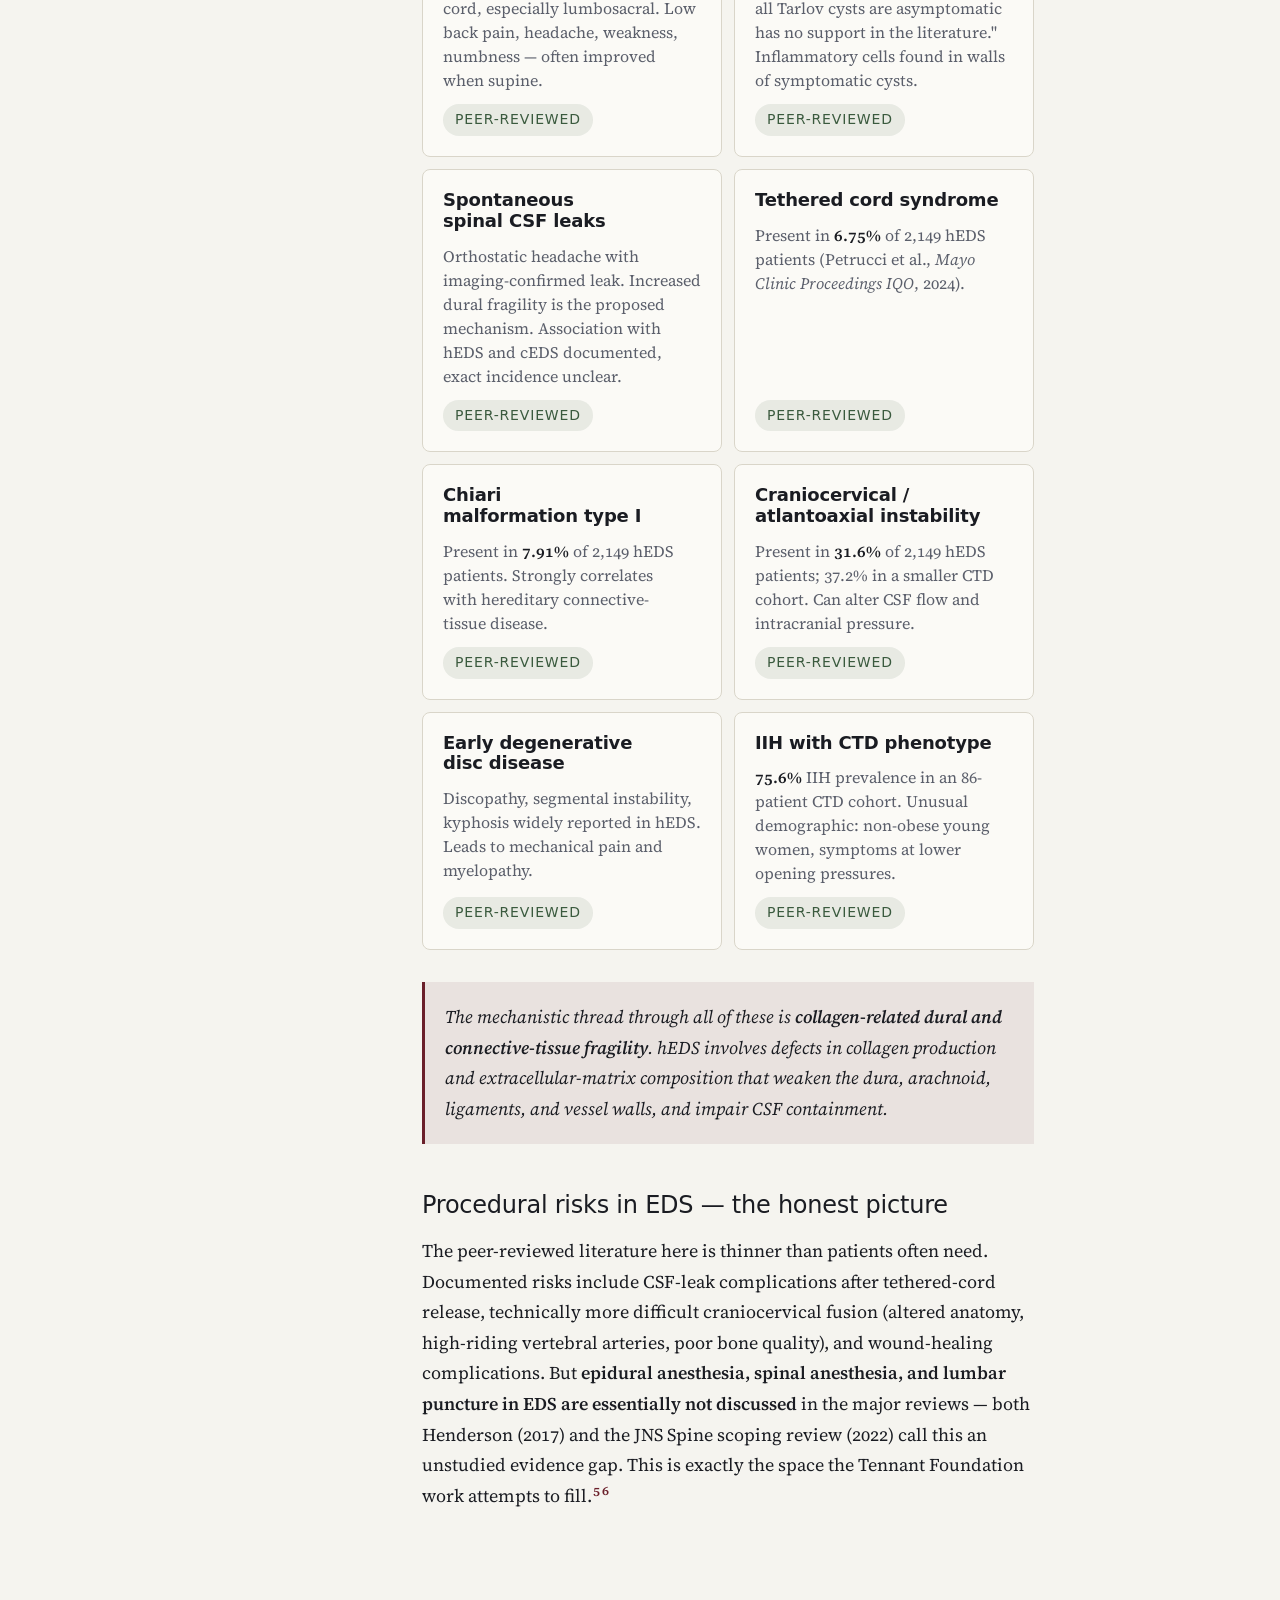
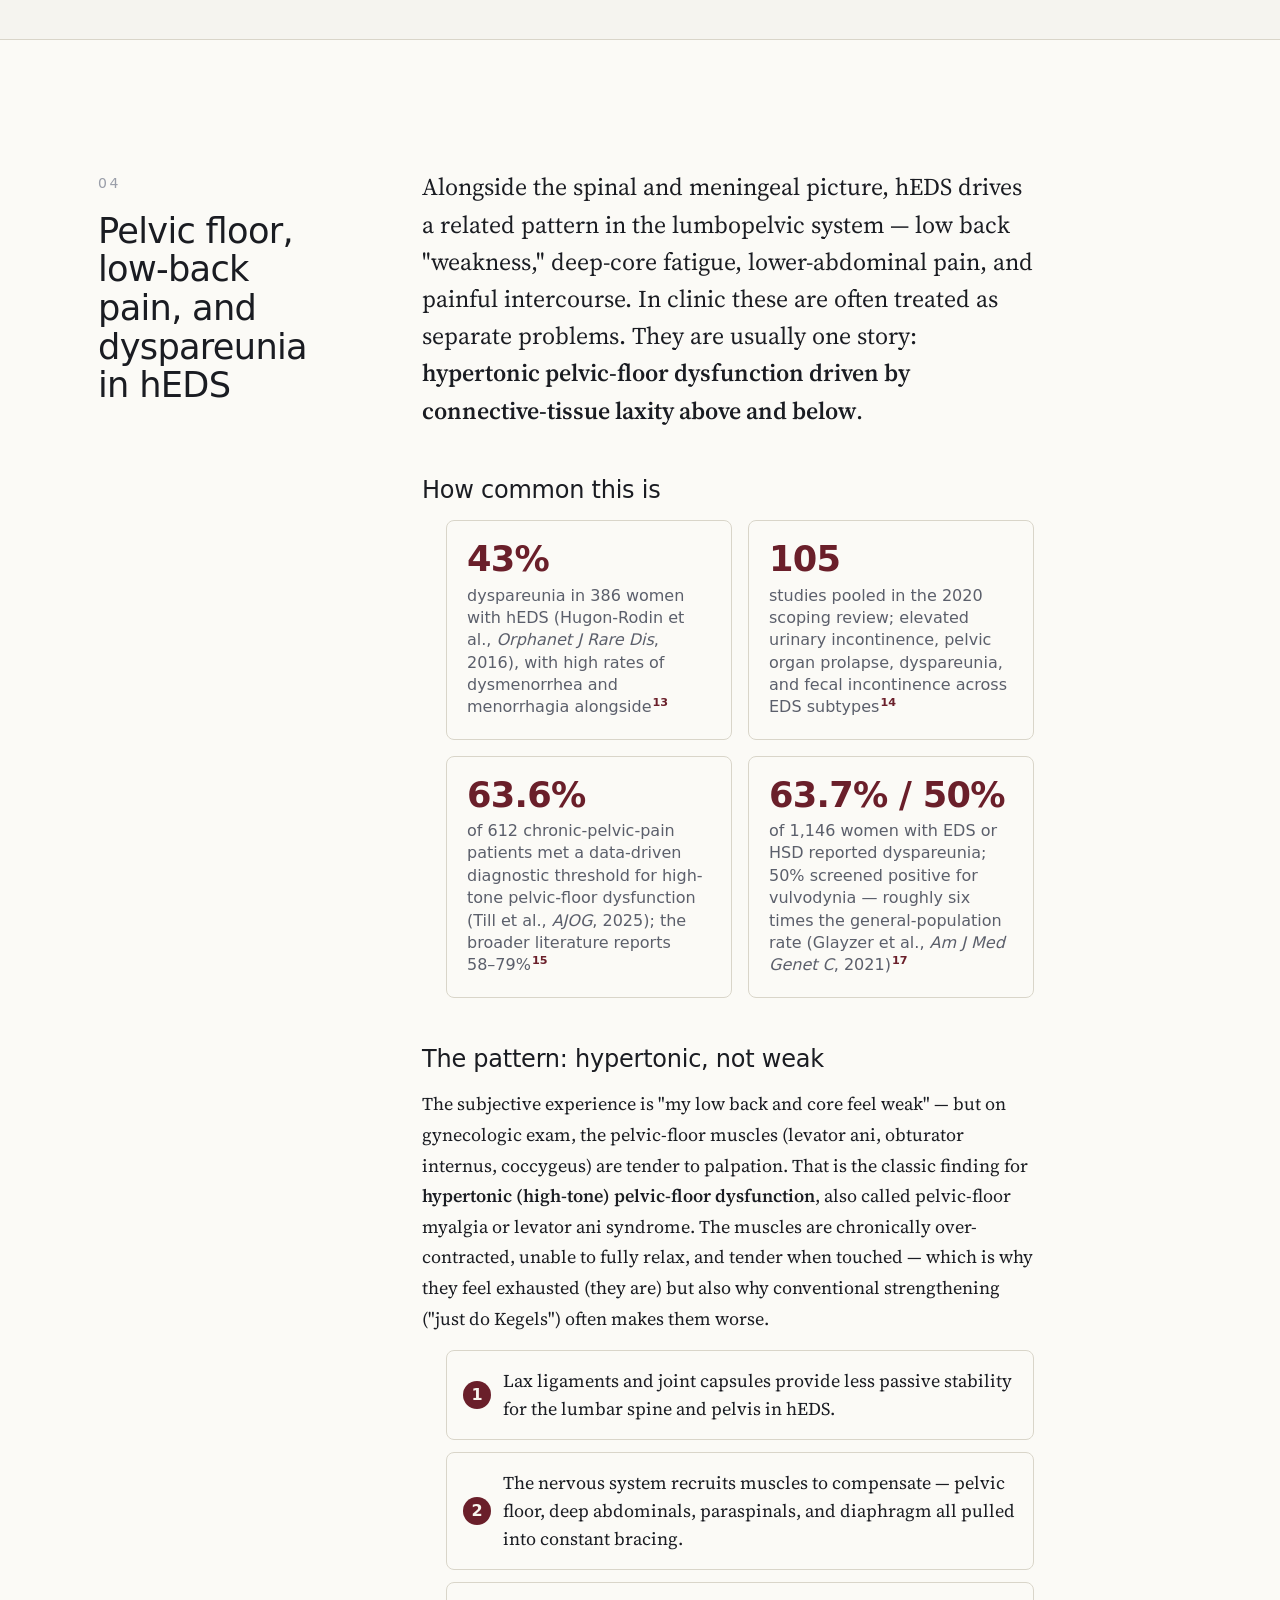
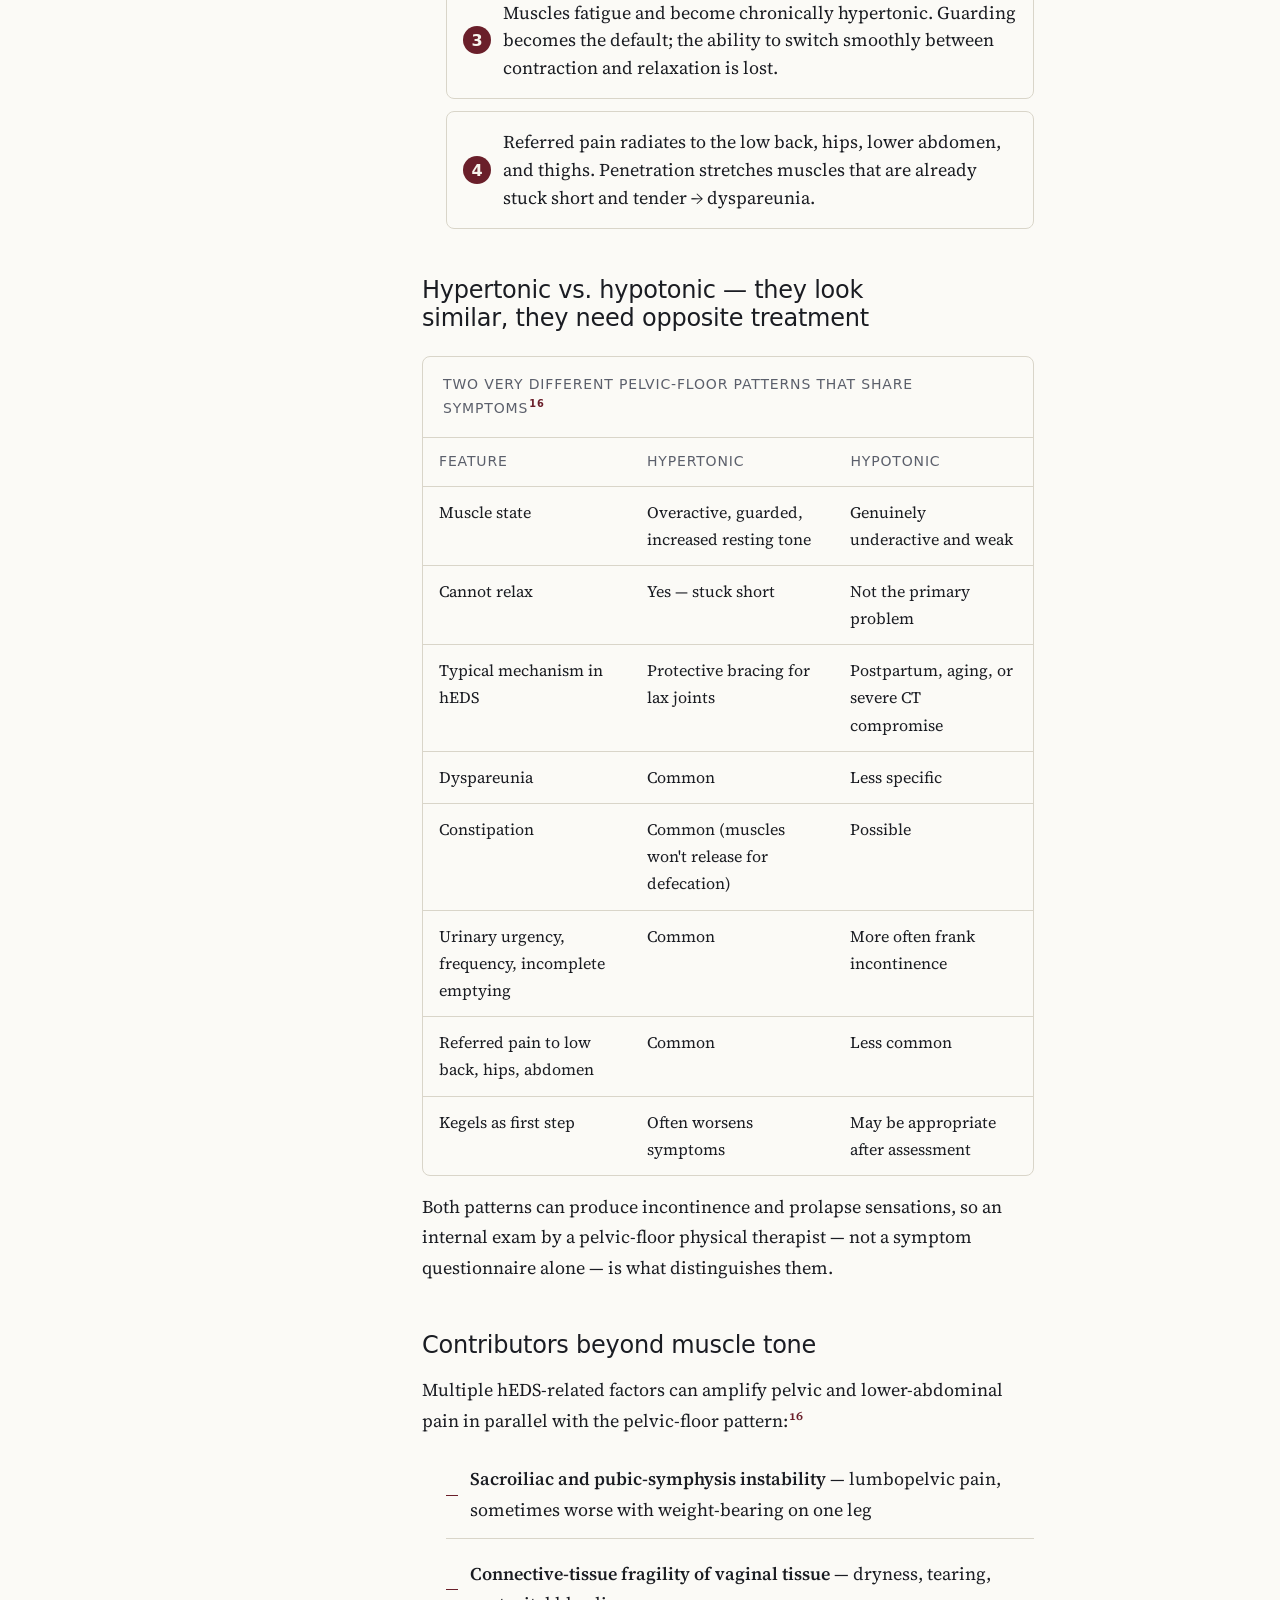
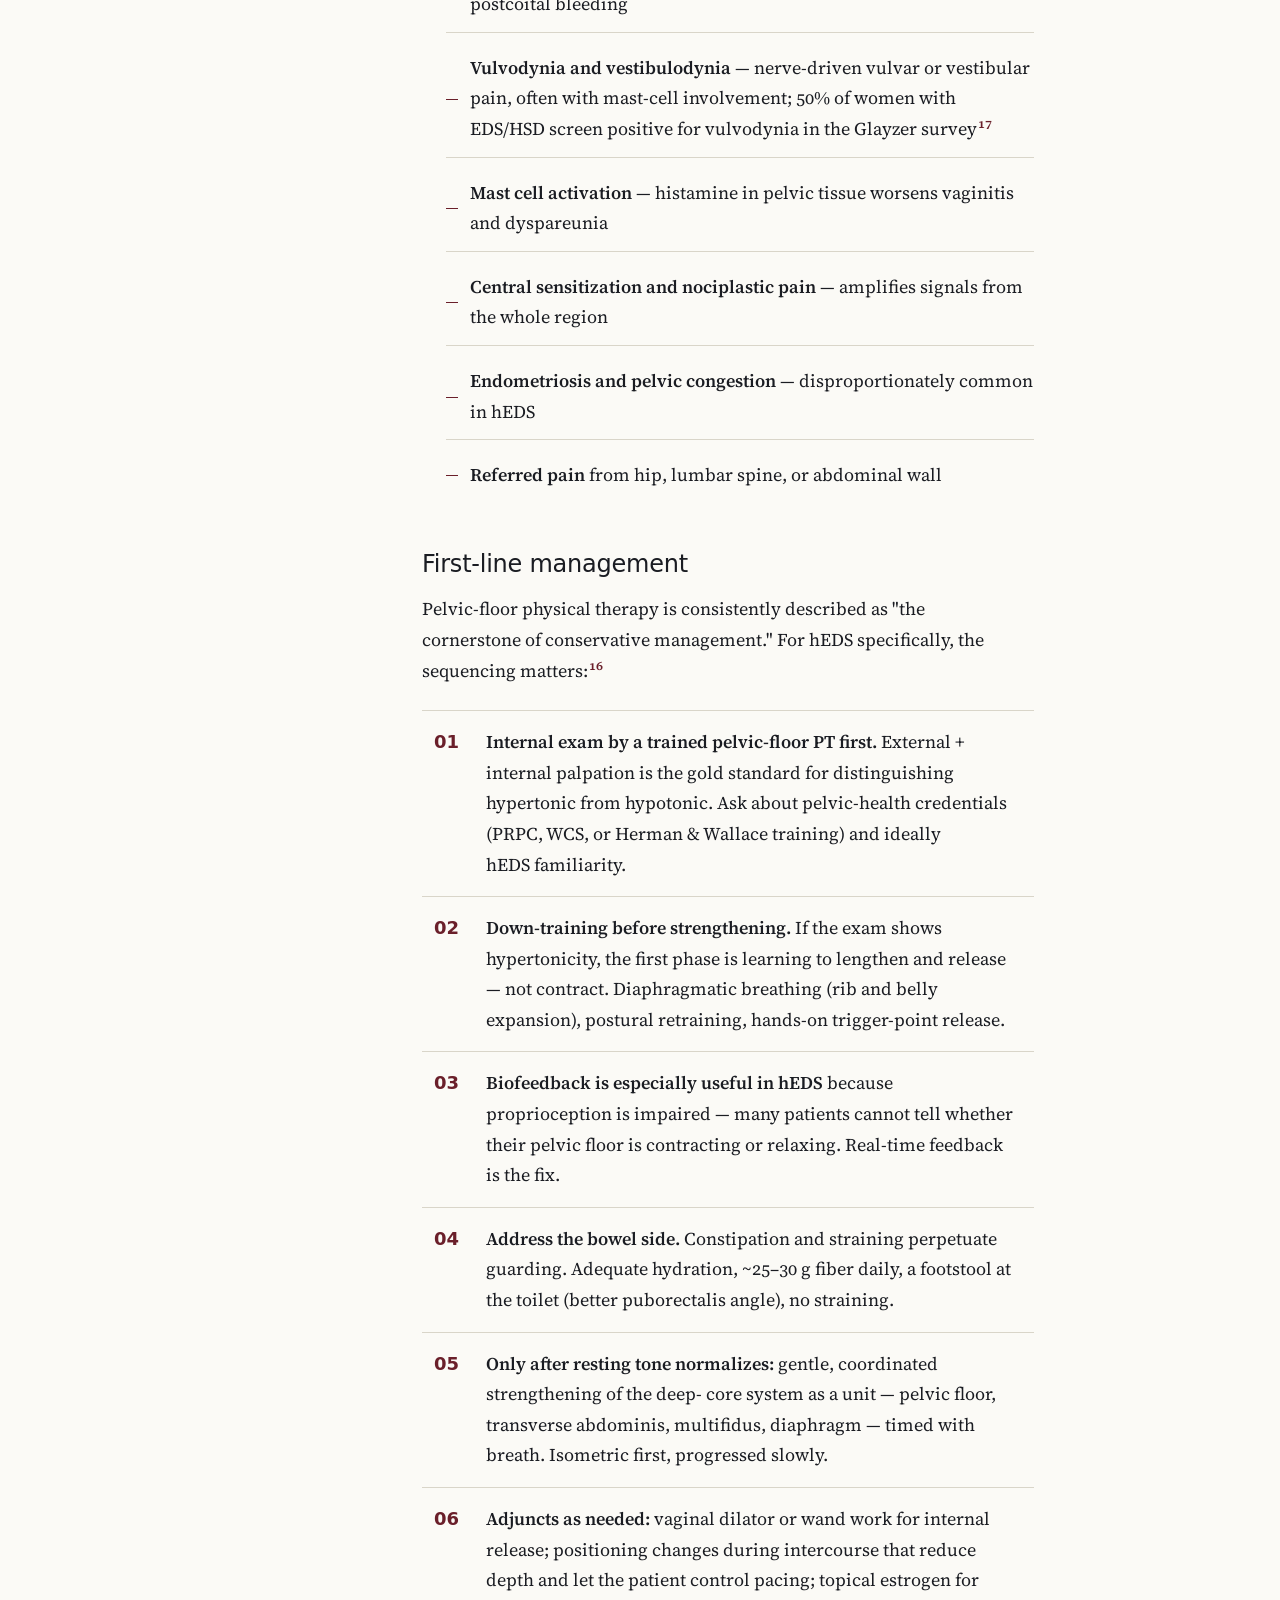
==== commit 66c58a73: "Add chair-type comparison, pelvic positioning guide, printable evaluation checklist; correct seating" ====
--- a/index.html
+++ b/index.html
@@ -47,6 +47,7 @@
           <a href="#pelvic">Pelvic floor</a>
           <a href="#connection">The connection</a>
           <a href="#practical">Practical</a>
+          <a href="#chairs">Chair types</a>
           <a href="#seating">Seating</a>
           <a href="#reading">Reading</a>
         </nav>
@@ -258,7 +259,7 @@
               The etiology is heterogeneous. In the 510-patient pooled review, the frequency distribution was:
             </p>
             <div class="table-wrap">
-              <table class="data-table">
+              <table class="data-table data-table--bars">
                 <caption>Etiology of spinal adhesive arachnoidopathy across 510 patients<sup><a href="#ref-2">2</a></sup></caption>
                 <thead>
                   <tr>
@@ -897,11 +898,129 @@
         </div>
       </section>
 
-      <!-- SECTION 7: WHEELCHAIR & SEATING -->
-      <section id="seating" class="section section--tinted">
+      <!-- SECTION 7: CHAIR TYPES -->
+      <section id="chairs" class="section section--tinted">
         <div class="section__inner">
           <div class="section__lead">
             <span class="section__number">07</span>
+            <h2 class="section__title">Manual, power-assist, or power?</h2>
+          </div>
+          <div class="section__body prose">
+            <p class="lede">
+              The base you choose decides two things that matter most with AA and hEDS: how much work your shoulders
+              and wrists do, and which seat functions you can have.
+            </p>
+
+            <div class="table-wrap">
+              <table class="data-table compare-table">
+                <caption>Three main wheelchair types compared</caption>
+                <thead>
+                  <tr>
+                    <th scope="col"></th>
+                    <th scope="col">Manual (ultralight)</th>
+                    <th scope="col">Power-assist manual</th>
+                    <th scope="col">Power wheelchair</th>
+                  </tr>
+                </thead>
+                <tbody>
+                  <tr>
+                    <th scope="row">How it moves</th>
+                    <td>You push the handrims</td>
+                    <td>Motors in the wheel hubs or an add-on unit boost each push</td>
+                    <td>Joystick or alternative control; no pushing</td>
+                  </tr>
+                  <tr>
+                    <th scope="row">Load on shoulders and wrists</th>
+                    <td>Highest. Ultralights (under 30 lb) need less force, but overuse injuries such as impingement and rotator cuff tendinopathy are common</td>
+                    <td>Lower; "decreased upper limb strength is required"</td>
+                    <td>Minimal for driving</td>
+                  </tr>
+                  <tr>
+                    <th scope="row">Heart-rate and blood-pressure demand</th>
+                    <td>Arm propulsion "can increase diastolic blood pressure response and cardiac afterload" — worth weighing with POTS</td>
+                    <td>Reduced, since the motor does part of the work</td>
+                    <td>Low</td>
+                  </tr>
+                  <tr>
+                    <th scope="row">Tilt, recline, leg rests, standing</th>
+                    <td>Manual tilt-in-space chairs exist, but knee-pivot tilt typically offers 15–20°, below the roughly 30° linked to meaningful pressure relief</td>
+                    <td>Same as the manual chair it's added to</td>
+                    <td>Full range of power tilt, recline, elevating leg rests, seat elevation, and standing, operable on your own</td>
+                  </tr>
+                  <tr>
+                    <th scope="row">Weight and transport</th>
+                    <td>Lightest; easiest to transport without special equipment</td>
+                    <td>Battery adds weight and "can make transportation more difficult"</td>
+                    <td>Heaviest; usually doesn't break down for storage, so transport is harder</td>
+                  </tr>
+                  <tr>
+                    <th scope="row">Maintenance</th>
+                    <td>Least</td>
+                    <td>Adds battery and motor upkeep</td>
+                    <td>More than a manual chair</td>
+                  </tr>
+                  <tr>
+                    <th scope="row">Best fit</th>
+                    <td>Part-time use during flares or for long distances, with good upper-body function and stamina</td>
+                    <td>People who can use a manual chair "but cannot consistently propel it due to upper extremity pain or overuse"</td>
+                    <td>Pain or instability with any propulsion, severe fatigue, frequent falls, orthostatic intolerance, or need for power seat functions</td>
+                  </tr>
+                </tbody>
+              </table>
+            </div>
+            <p class="table-source">
+              Sources: AAPM&amp;R<sup><a href="#ref-20">20</a></sup>; RESNA 2025<sup><a href="#ref-19">19</a></sup>;
+              RESNA service guide<sup><a href="#ref-21">21</a></sup>; EDS Society<sup><a href="#ref-18">18</a></sup>;
+              hEDS Info<sup><a href="#ref-23">23</a></sup>.
+            </p>
+
+            <h3>What this means with AA and hEDS together</h3>
+            <ul class="signs">
+              <li>
+                <strong>Sitting intolerance points toward power.</strong> The seat functions that relieve lumbosacral
+                loading — deep tilt, recline paired with leg rests, and standing — are mainly available on power bases,
+                and power operation lets you reposition without help.<sup><a href="#ref-19">19</a></sup><sup><a href="#ref-22">22</a></sup>
+              </li>
+              <li>
+                <strong>Unstable shoulders point away from full-time manual propulsion.</strong> The EDS Society notes that
+                many people with EDS or HSD "find self-propelling wheelchairs challenging," and that power assist or a
+                power chair "may be more appropriate."<sup><a href="#ref-18">18</a></sup>
+              </li>
+              <li>
+                <strong>A manual chair can still have a role</strong> as a lighter second chair for travel or short
+                outings, used intermittently.<sup><a href="#ref-23">23</a></sup>
+              </li>
+              <li>
+                <strong>Scooters are a fourth option</strong> — lighter and less costly than power chairs — but they need
+                good trunk control and intact arm function to steer, and their larger turning radius makes indoor use
+                challenging.<sup><a href="#ref-20">20</a></sup>
+              </li>
+            </ul>
+
+            <h3>Try all three before deciding</h3>
+            <p>
+              RESNA's service guide describes a user with shoulder pain and carpal tunnel symptoms who trialed an
+              optimized ultralight manual chair, a pushrim-activated power-assist chair, and power chairs in clinic.
+              "Due to pain with propulsion even with the 'assist' products, he ruled out every option except the power
+              wheelchair."<sup><a href="#ref-21">21</a></sup> A hands-on trial of each type, ideally on the surfaces you
+              actually use, is the most reliable way to decide.
+            </p>
+            <div class="callout">
+              <p>
+                <strong>Use is not all-or-nothing.</strong> The EDS Society notes wheelchairs "can be used part-time,
+                full-time, or situationally," and that each type "comes with its own unique challenges, including
+                transportation and cost."<sup><a href="#ref-18">18</a></sup>
+              </p>
+            </div>
+          </div>
+        </div>
+      </section>
+
+      <!-- SECTION 8: WHEELCHAIR & SEATING -->
+      <section id="seating" class="section">
+        <div class="section__inner">
+          <div class="section__lead">
+            <span class="section__number">08</span>
             <h2 class="section__title">Wheelchair and seating setup</h2>
           </div>
           <div class="section__body prose">
@@ -964,7 +1083,7 @@
                   <tr>
                     <td>Tilt-in-space</td>
                     <td>Power tilt, ideally to 30° or more</td>
-                    <td>Shifts load off the buttocks and sacrum without changing hip angle. Tilt under 20° did not meaningfully reduce peak sacral or ischial pressure; 30° and above did.<sup><a href="#ref-19">19</a></sup></td>
+                    <td>Shifts load off the buttocks and sacrum without changing hip angle. In one cited study, tilt under 20° did not reduce peak sit-bone or sacral pressure, while 30° tilt with 100° recline cut peak sit-bone pressure by 20% and sacral pressure by 10%.<sup><a href="#ref-19">19</a></sup></td>
                   </tr>
                   <tr>
                     <td>Recline</td>
@@ -984,12 +1103,12 @@
                   <tr>
                     <td>Seat elevator</td>
                     <td>Power seat elevation</td>
-                    <td>Reduces arm and shoulder strain during transfers and reaching.<sup><a href="#ref-21">21</a></sup></td>
+                    <td>Assists transfers and reaching; in a RESNA case example it was prescribed "to reduce upper extremity strain with transfers … and reaching activities."<sup><a href="#ref-20">20</a></sup><sup><a href="#ref-21">21</a></sup></td>
                   </tr>
                   <tr>
                     <td>Back support</td>
-                    <td>Solid or contoured back rather than sling upholstery</td>
-                    <td>Gives trunk and lumbar support; inadequate trunk support can lead to "pain, pressure ulcers, or further deformity."<sup><a href="#ref-20">20</a></sup></td>
+                    <td>Solid or contoured back, with pelvic support as needed</td>
+                    <td>AAPM&amp;R lists sling, solid, and custom backs and warns that inadequate trunk support can lead to "pain, pressure ulcers, or further deformity." The RESNA case examples used contoured backs with pelvic support to bring the pelvis toward neutral.<sup><a href="#ref-20">20</a></sup><sup><a href="#ref-21">21</a></sup></td>
                   </tr>
                   <tr>
                     <td>Cushion</td>
@@ -1003,11 +1122,59 @@
             <h3>How to use the seat functions</h3>
             <ol class="management-list">
               <li><strong>Tilt on a schedule, not only when it hurts.</strong> One study cited by RESNA recommended tilting every 30 minutes for at least 1–2 minutes.<sup><a href="#ref-19">19</a></sup></li>
-              <li><strong>Go deep enough.</strong> Small tilts around 15° did not improve blood flow or pressure in the cited studies; 30° or more did, and 40° tilt with 100° recline cut peak sacral and ischial pressure by about 40%.<sup><a href="#ref-19">19</a></sup></li>
+              <li><strong>Go deep enough.</strong> In the cited studies, 15° of tilt did not lower sit-bone pressure or raise blood flow; 30° or more did, and 40° tilt with 100° recline cut peak sacral and sit-bone pressure by about 40%.<sup><a href="#ref-19">19</a></sup></li>
               <li><strong>Pair leg elevation with recline</strong> to avoid adding coccyx and sacral pressure and pulling the pelvis backward.<sup><a href="#ref-19">19</a></sup></li>
               <li><strong>Return to upright in order: recline first, then leg rests, then tilt.</strong> This keeps the pelvis in place without friction or shear.<sup><a href="#ref-19">19</a></sup></li>
               <li><strong>Keep moving out of the chair.</strong> The EDS Society warns that "deconditioning occurs quickly," can worsen joint instability and POTS, and recommends continuing joint-friendly exercise alongside wheelchair use.<sup><a href="#ref-18">18</a></sup></li>
             </ol>
+
+            <h3>Keeping the pelvis positioned correctly</h3>
+            <p>
+              No chair sets your pelvis automatically. Pelvic position is decided during the evaluation, held by
+              specific parts of the seating system, protected by how you use the seat functions, and rechecked over
+              time.
+            </p>
+            <ol class="management-list">
+              <li>
+                <strong>It's measured first, on a mat.</strong> The clinician examines you lying down and sitting to see
+                your pelvic tilt, obliquity (one side lower), and rotation, and whether each is flexible or fixed. A
+                "comprehensive pelvis and hip posture exam" is standard before prescription.<sup><a href="#ref-20">20</a></sup><sup><a href="#ref-21">21</a></sup>
+              </li>
+              <li>
+                <strong>The seat holds the base.</strong> Correct seat depth (about 2 inches short of the back of the
+                knee), seat slope or "dump," and a cushion with contours or build-ups where needed. In one RESNA case, a
+                cushion build-up under the side of a subluxing hip brought the pelvis back toward
+                neutral.<sup><a href="#ref-20">20</a></sup><sup><a href="#ref-21">21</a></sup>
+              </li>
+              <li>
+                <strong>The back and pelvic supports hold the angle.</strong> A contoured back with "support at the
+                posterior pelvis to decrease the posterior tilt," plus an anterior pelvic support or pelvic belt "for
+                stability," keeps you from rolling back onto your tailbone.<sup><a href="#ref-20">20</a></sup><sup><a href="#ref-21">21</a></sup>
+              </li>
+              <li>
+                <strong>Footrest angle protects it.</strong> Tight hamstrings pull the pelvis into posterior tilt. In one
+                case, setting the knees at 95° with an angle-adjustable footplate let the pelvis sit neutral; AAPM&amp;R
+                warns against footrests mounted so far forward they add hamstring
+                tension.<sup><a href="#ref-20">20</a></sup><sup><a href="#ref-21">21</a></sup>
+              </li>
+              <li>
+                <strong>Seat functions can undo it if used out of order.</strong> Raise leg rests only with recline, to
+                avoid posterior pelvic tilt ("sacral sitting"), and return upright in the order recline → leg rests →
+                tilt so the pelvis stays put without shear.<sup><a href="#ref-19">19</a></sup>
+              </li>
+              <li>
+                <strong>It's verified and rechecked.</strong> Pressure mapping shows whether weight is spread evenly;
+                RESNA's case examples included a one-month follow-up, and refitting should happen after weight change,
+                disease progression, or a new condition.<sup><a href="#ref-21">21</a></sup>
+              </li>
+            </ol>
+            <div class="callout">
+              <p>
+                <strong>Self-check:</strong> if you find yourself sliding forward, sitting on your tailbone, or leaning to
+                one side by the end of the day, the position isn't holding. That's a reason to call the seating team, not
+                something to push through.
+              </p>
+            </div>
 
             <h3>Fitting basics</h3>
             <ul class="signs">
@@ -1022,27 +1189,31 @@
               AAPM&amp;R recommends evaluation by a multidisciplinary seating and wheelchair clinic (physiatrist, OT,
               PT, and supplier).<sup><a href="#ref-20">20</a></sup> RESNA recommends that a licensed clinician be
               involved in every evaluation and that the supplier hold a RESNA <strong>ATP</strong> or
-              <strong>Seating and Mobility Specialist (SMS)</strong> credential, with product trials before final
-              selection.<sup><a href="#ref-19">19</a></sup><sup><a href="#ref-21">21</a></sup> For power mobility in the
+              <strong>Seating and Mobility Specialist (SMS)</strong> credential.<sup><a href="#ref-19">19</a></sup> RESNA's
+              service guide adds that "a product trial should be arranged" before final
+              selection.<sup><a href="#ref-21">21</a></sup> For power mobility in the
               U.S., the prescriber must document a face-to-face mobility exam; the order goes to the supplier within 45
               days and the device must be delivered within 120 days.<sup><a href="#ref-20">20</a></sup>
             </p>
-            <div class="callout">
+            <div class="callout callout--print">
               <p>
-                <strong>What to bring to the evaluation:</strong> how many minutes you can sit before pain builds,
-                whether standing or reclining relieves it, which joints sublux, any orthostatic symptoms, the
-                pelvic-floor findings from Section 04, and where you'll use the chair (home, car, campus, work).
+                <strong>Printable evaluation checklist.</strong> A one-page-per-topic checklist covers what to record
+                before the appointment, what to ask the team to assess, which features to trial, measurements, and
+                follow-up.
+              </p>
+              <p>
+                <a class="print-button" href="./checklist.html" target="_blank" rel="noopener">Open printable checklist →</a>
               </p>
             </div>
           </div>
         </div>
       </section>
 
-      <!-- SECTION 8: READING LIST -->
-      <section id="reading" class="section">
+      <!-- SECTION 9: READING LIST -->
+      <section id="reading" class="section section--tinted">
         <div class="section__inner">
           <div class="section__lead">
-            <span class="section__number">08</span>
+            <span class="section__number">09</span>
             <h2 class="section__title">Reading &amp; sources</h2>
           </div>
           <div class="section__body prose">
@@ -1104,24 +1275,28 @@
             <h3 class="reading-heading">Wheelchair &amp; seating</h3>
             <ol class="refs" start="18">
               <li id="ref-18">
-                The Ehlers-Danlos Society. <cite>Braces, Splints &amp; Mobility Aids</cite>. Guidance on wheelchair use, customization, power assist, and deconditioning in EDS/HSD.
+                The Ehlers-Danlos Society. <cite>Braces, Splints &amp; Mobility Aids</cite>. Undated web page. Guidance on wheelchair use, customization, power assist, and deconditioning in EDS/HSD.
                 <a href="https://www.ehlers-danlos.com/braces-splints-mobility-aids/" target="_blank" rel="noopener noreferrer">Read →</a>
               </li>
               <li id="ref-19">
-                Kenderish J, James T, Russell R, Cianciolo H, Bernstein J, Denfeld G. <cite>RESNA Position on the Application of Tilt, Recline, and Elevating Legrests for Wheelchairs</cite>. RESNA, approved February 26, 2025. Source for tilt/recline angles, pressure findings, and repositioning sequence.
+                Kenderish J, James T, Russell R, Cianciolo H, Bernstein J, Denfeld G. <cite>RESNA Position on the Application of Tilt, Recline, and Elevating Leg Rests for Wheelchairs: Literature Update 2023</cite>. RESNA, approved by the Board of Directors February 26, 2025. Source for tilt/recline angles, pressure findings, and repositioning sequence.
                 <a href="https://0201.nccdn.net/1_2/000/000/117/599/resna-position-on-the-application-of-tilt-recline-2025.pdf" target="_blank" rel="noopener noreferrer">PDF →</a>
               </li>
               <li id="ref-20">
-                Doan T, Delaney K, Manguinao M. <cite>Wheelchair and Power Mobility for Adults</cite>. AAPM&amp;R PM&amp;R KnowledgeNow. Wheelchair categories, seat functions, measurements, and prescription requirements.
+                Doan T, Delaney K, Manguinao M. <cite>Wheelchair and Power Mobility for Adults</cite>. AAPM&amp;R PM&amp;R KnowledgeNow; last updated January 9, 2025. Wheelchair categories, seat functions, measurements, and prescription requirements.
                 <a href="https://now.aapmr.org/wheelchair-and-power-mobility/" target="_blank" rel="noopener noreferrer">Read →</a>
               </li>
               <li id="ref-21">
-                RESNA. <cite>Wheelchair Service Provision Guide</cite>. Assessment, trials, and case examples including ultralight configuration and seat elevation for upper-limb preservation.
+                Arledge S, Armstrong W, Babinec M, Dicianno BE, et al. <cite>RESNA Wheelchair Service Provision Guide</cite>. RESNA, approved January 26, 2011. Assessment, trials, and case examples including ultralight configuration and seat elevation for upper-limb preservation.
                 <a href="https://www.resna.org/Portals/0/Documents/Position%20Papers/RESNAWheelchairServiceProvisionGuide.pdf" target="_blank" rel="noopener noreferrer">PDF →</a>
               </li>
               <li id="ref-22">
-                Tennant F et al. <cite>Adhesive Arachnoiditis: Clinical Update</cite>. Arachnoiditis Hope. Source for the L5–S1 sitting-pressure explanation, the 80-case profile (87.5% pain relief on standing), and the 10-minute sit/stand severity criteria.
+                Tennant F, Porcelli MJ, Guess KS. <cite>Adhesive Arachnoiditis: A Clinical Update</cite>. May/June 2020; hosted by Arachnoiditis Hope. Source for the L5–S1 sitting-pressure explanation, the 80-case profile (87.5% pain relief on standing), and the 10-minute sit/stand severity criteria.
                 <a href="https://arachnoiditishope.com/wp-content/uploads/2026/01/AA-Clinical-Update-2020.pdf" target="_blank" rel="noopener noreferrer">PDF →</a>
+              </li>
+              <li id="ref-23">
+                hEDS Info. <cite>Assistive Devices</cite>. Patient-education site; not peer reviewed. Used for how manual and power mobility are typically used in hEDS.
+                <a href="https://www.hedsinfo.com/heds/assistive-devices" target="_blank" rel="noopener noreferrer">Read →</a>
               </li>
             </ol>
 
--- a/style.css
+++ b/style.css
@@ -27,7 +27,7 @@
 }
 @media (max-width: 900px) {
   .section__inner {
-    grid-template-columns: 1fr;
+    grid-template-columns: minmax(0, 1fr);
     gap: var(--space-6);
   }
 }
@@ -599,7 +599,7 @@
 .data-table tr:last-child td {
   border-bottom: none;
 }
-.data-table td:nth-child(2) {
+.data-table--bars td:nth-child(2) {
   font-feature-settings: 'tnum';
   font-weight: 600;
   color: var(--color-primary);
@@ -1135,3 +1135,65 @@
 .site-footer__meta a:hover {
   text-decoration: underline;
 }
+
+/* ===== COMPARISON TABLE ===== */
+.compare-table th[scope='row'] {
+  font-family: var(--font-ui);
+  font-size: var(--text-xs);
+  font-weight: 600;
+  text-transform: uppercase;
+  letter-spacing: 0.06em;
+  color: var(--color-text-muted);
+  width: 18%;
+  vertical-align: top;
+}
+.compare-table td {
+  vertical-align: top;
+  line-height: 1.5;
+}
+.compare-table thead th:not(:first-child) {
+  color: var(--color-primary);
+}
+.table-source {
+  font-family: var(--font-ui);
+  font-size: var(--text-xs);
+  color: var(--color-text-muted);
+  margin-top: var(--space-2) !important;
+}
+.data-table td {
+  vertical-align: top;
+}
+
+/* ===== PRINT CHECKLIST CALLOUT ===== */
+.callout--print {
+  border-left-color: var(--color-primary);
+  background: var(--color-primary-tint);
+}
+.print-button {
+  display: inline-block;
+  margin-top: var(--space-2);
+  padding: var(--space-2) var(--space-5);
+  background: var(--color-primary);
+  color: var(--color-text-inverse) !important;
+  text-decoration: none !important;
+  border-radius: 999px;
+  font-family: var(--font-ui);
+  font-size: var(--text-sm);
+  font-weight: 600;
+}
+.print-button:hover {
+  background: var(--color-primary-hover);
+}
+
+/* ===== MOBILE HERO FIX ===== */
+@media (max-width: 600px) {
+  .hero__inner { min-width: 0; max-width: 100%; }
+  .hero__meta { flex-wrap: wrap; }
+  .hero__stats {
+    grid-template-columns: repeat(2, minmax(0, 1fr));
+    gap: var(--space-4);
+  }
+  .hero__stats dt { letter-spacing: 0.03em; overflow-wrap: anywhere; }
+}
+
+.section__body, .section__lead { min-width: 0; }
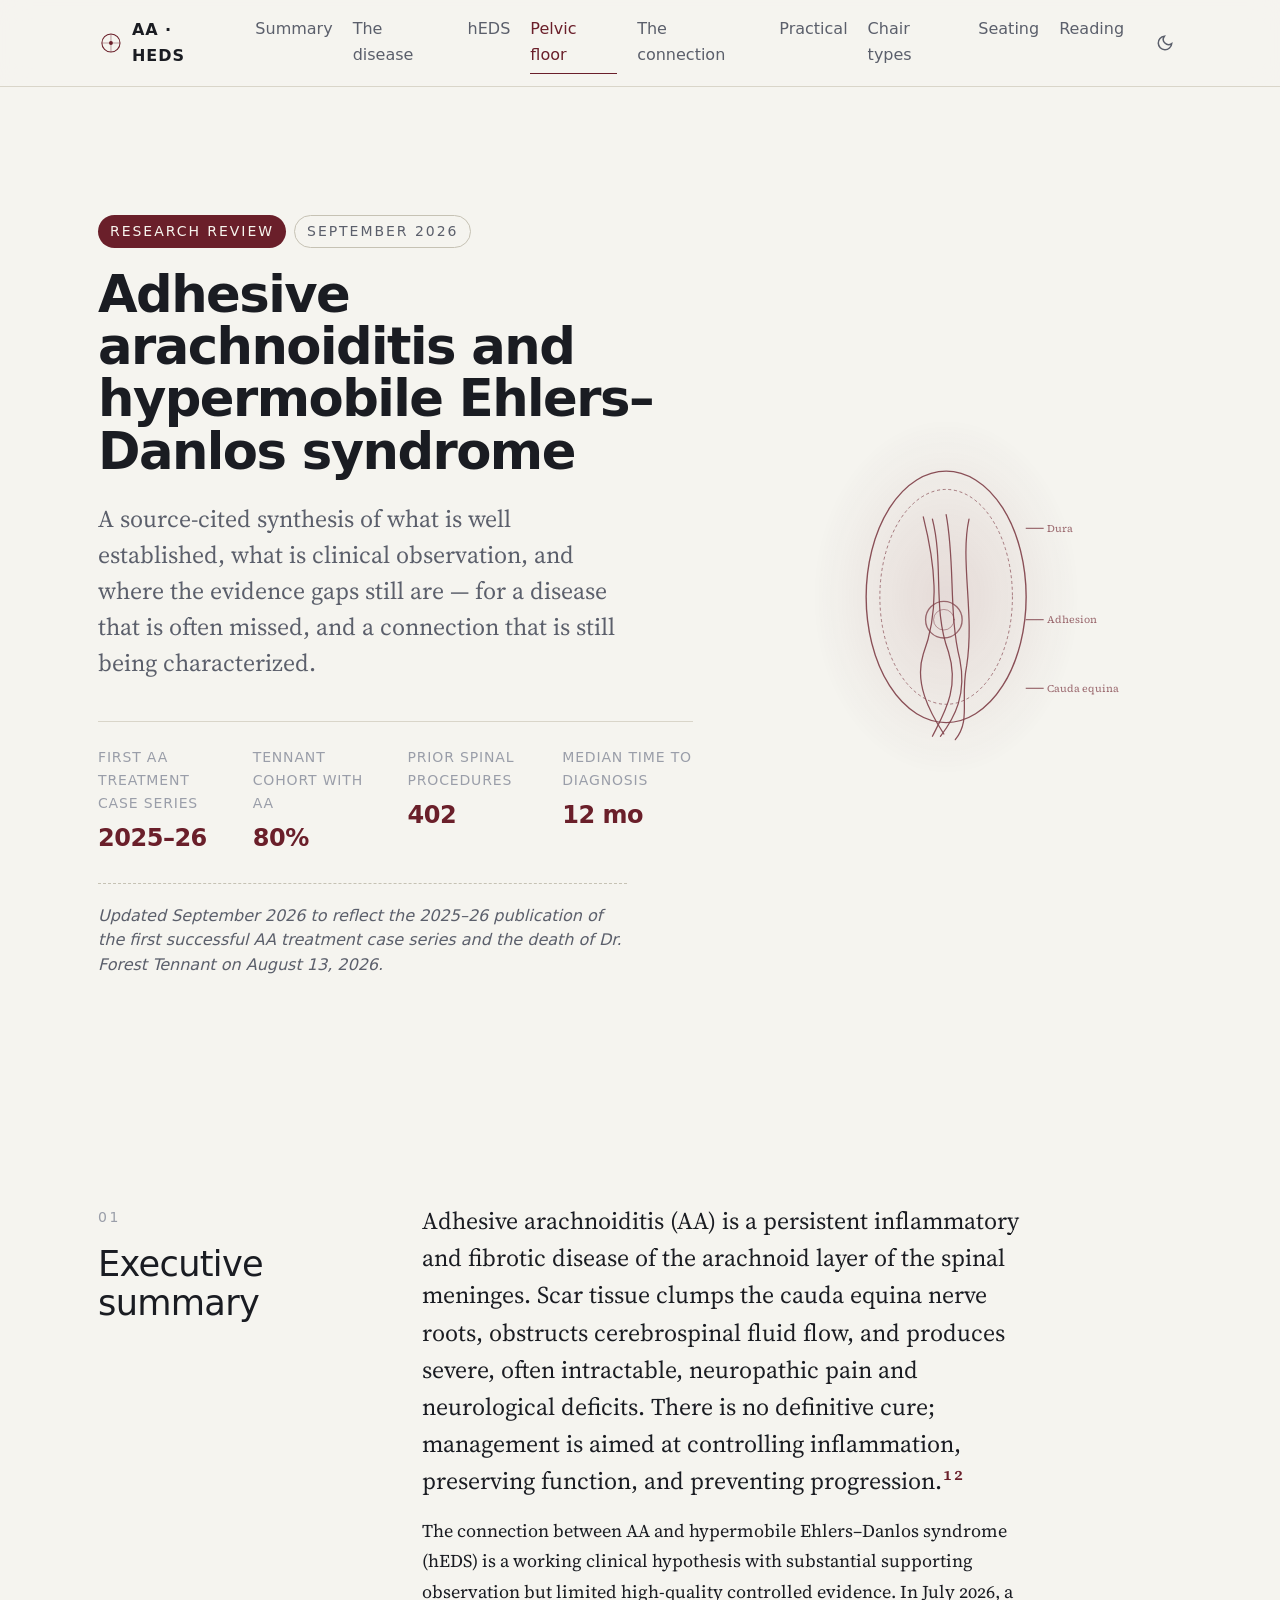
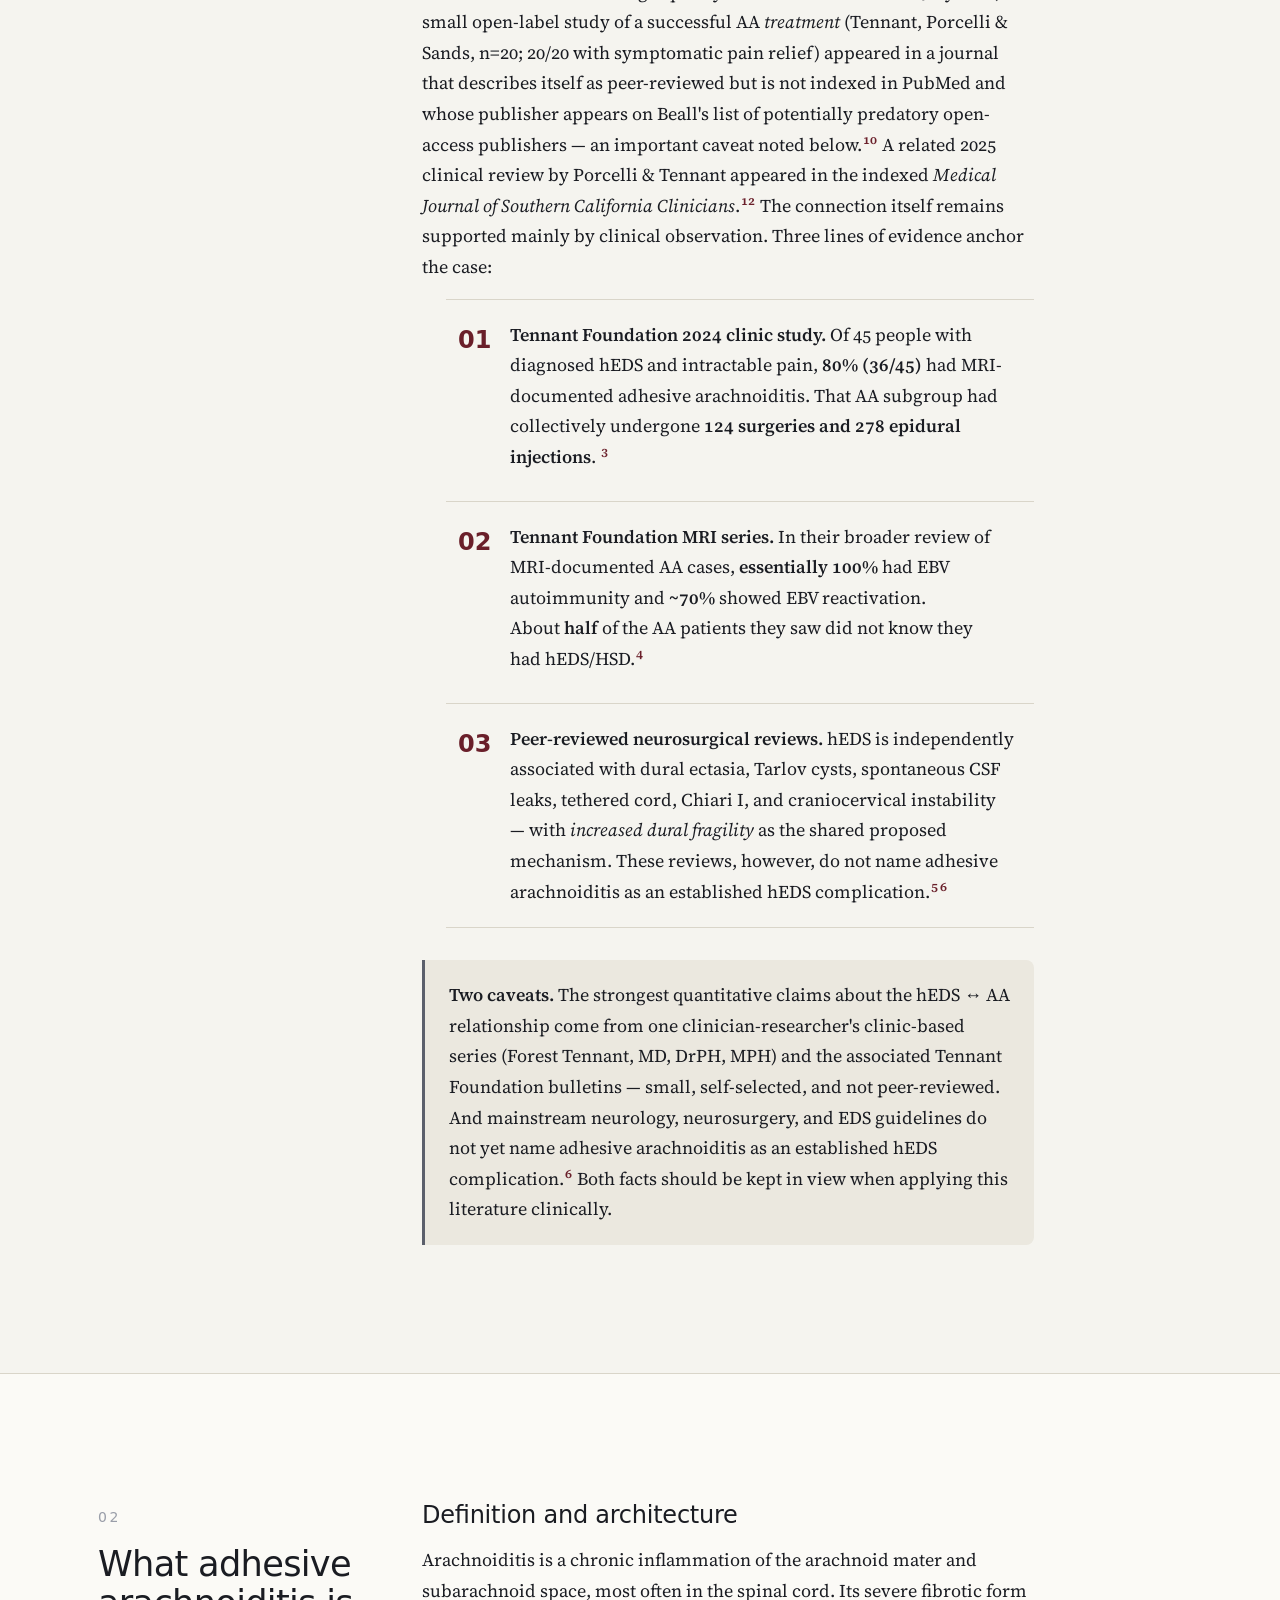
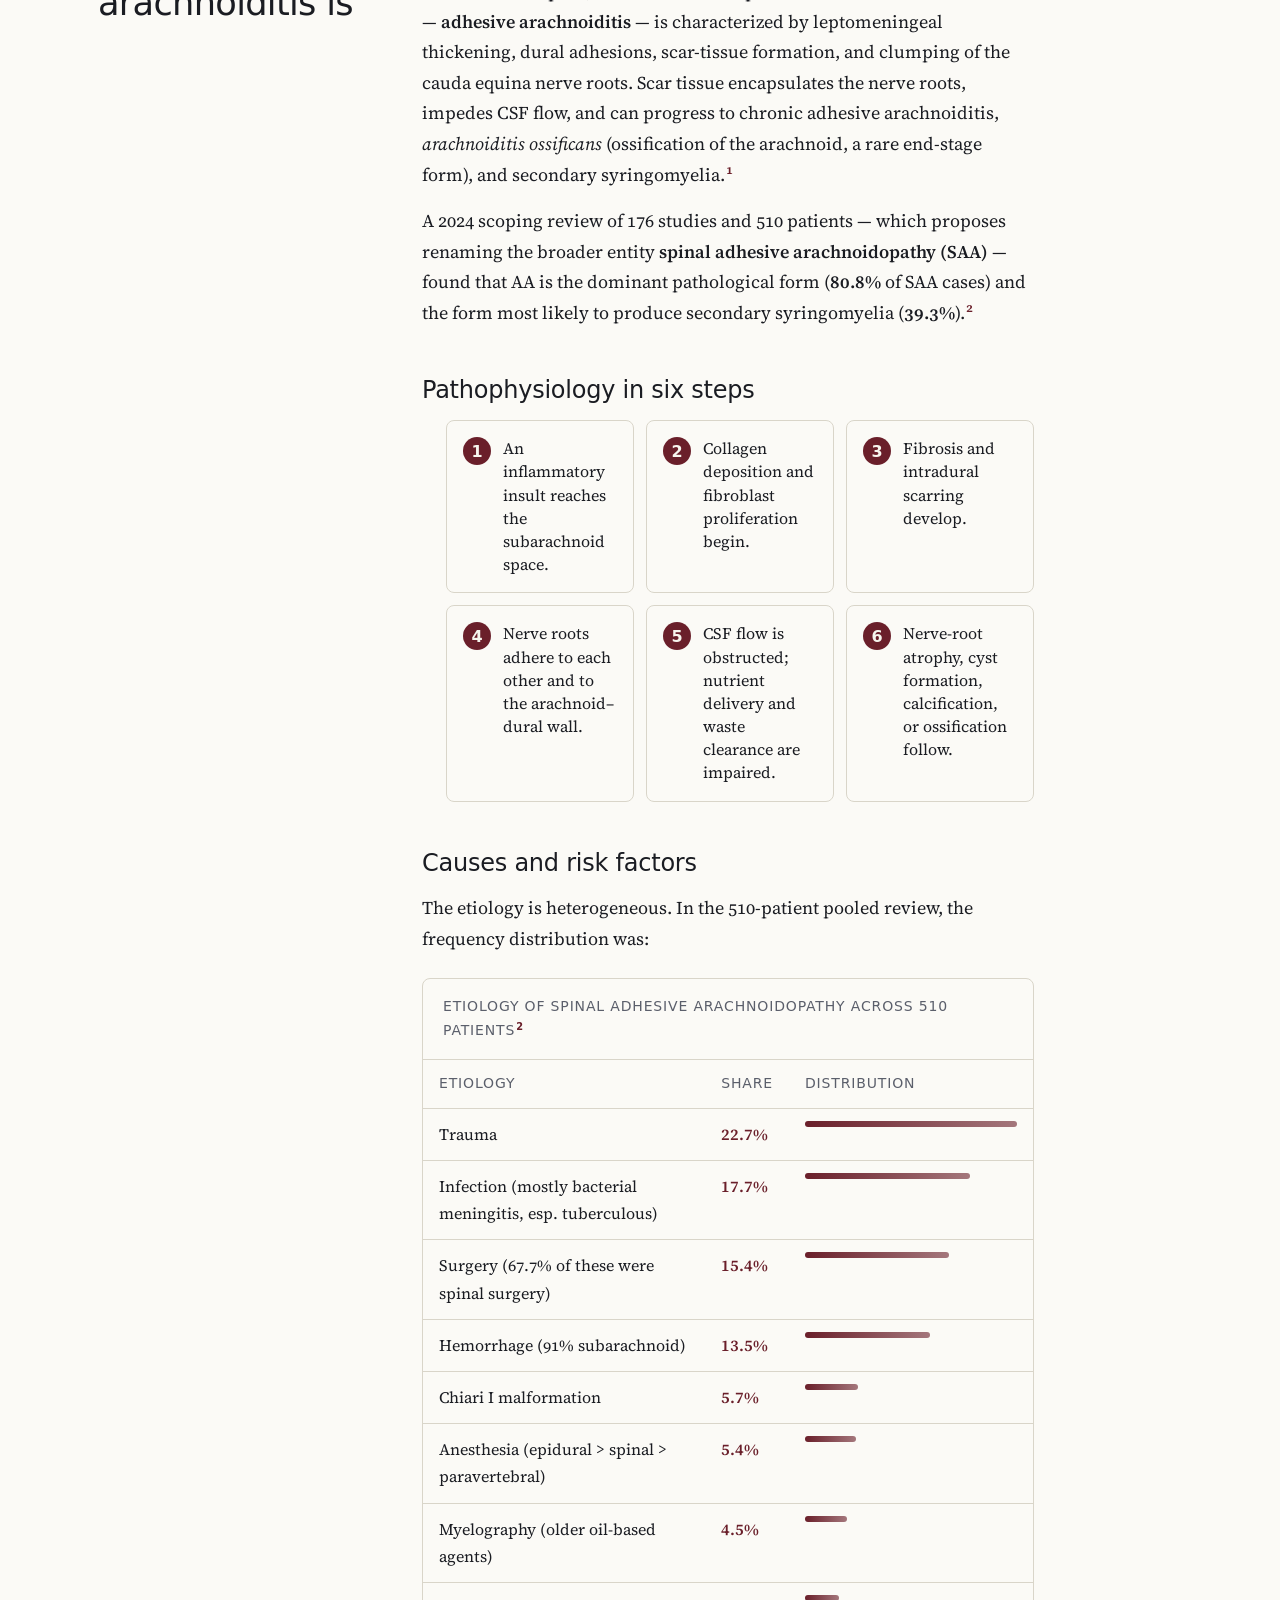
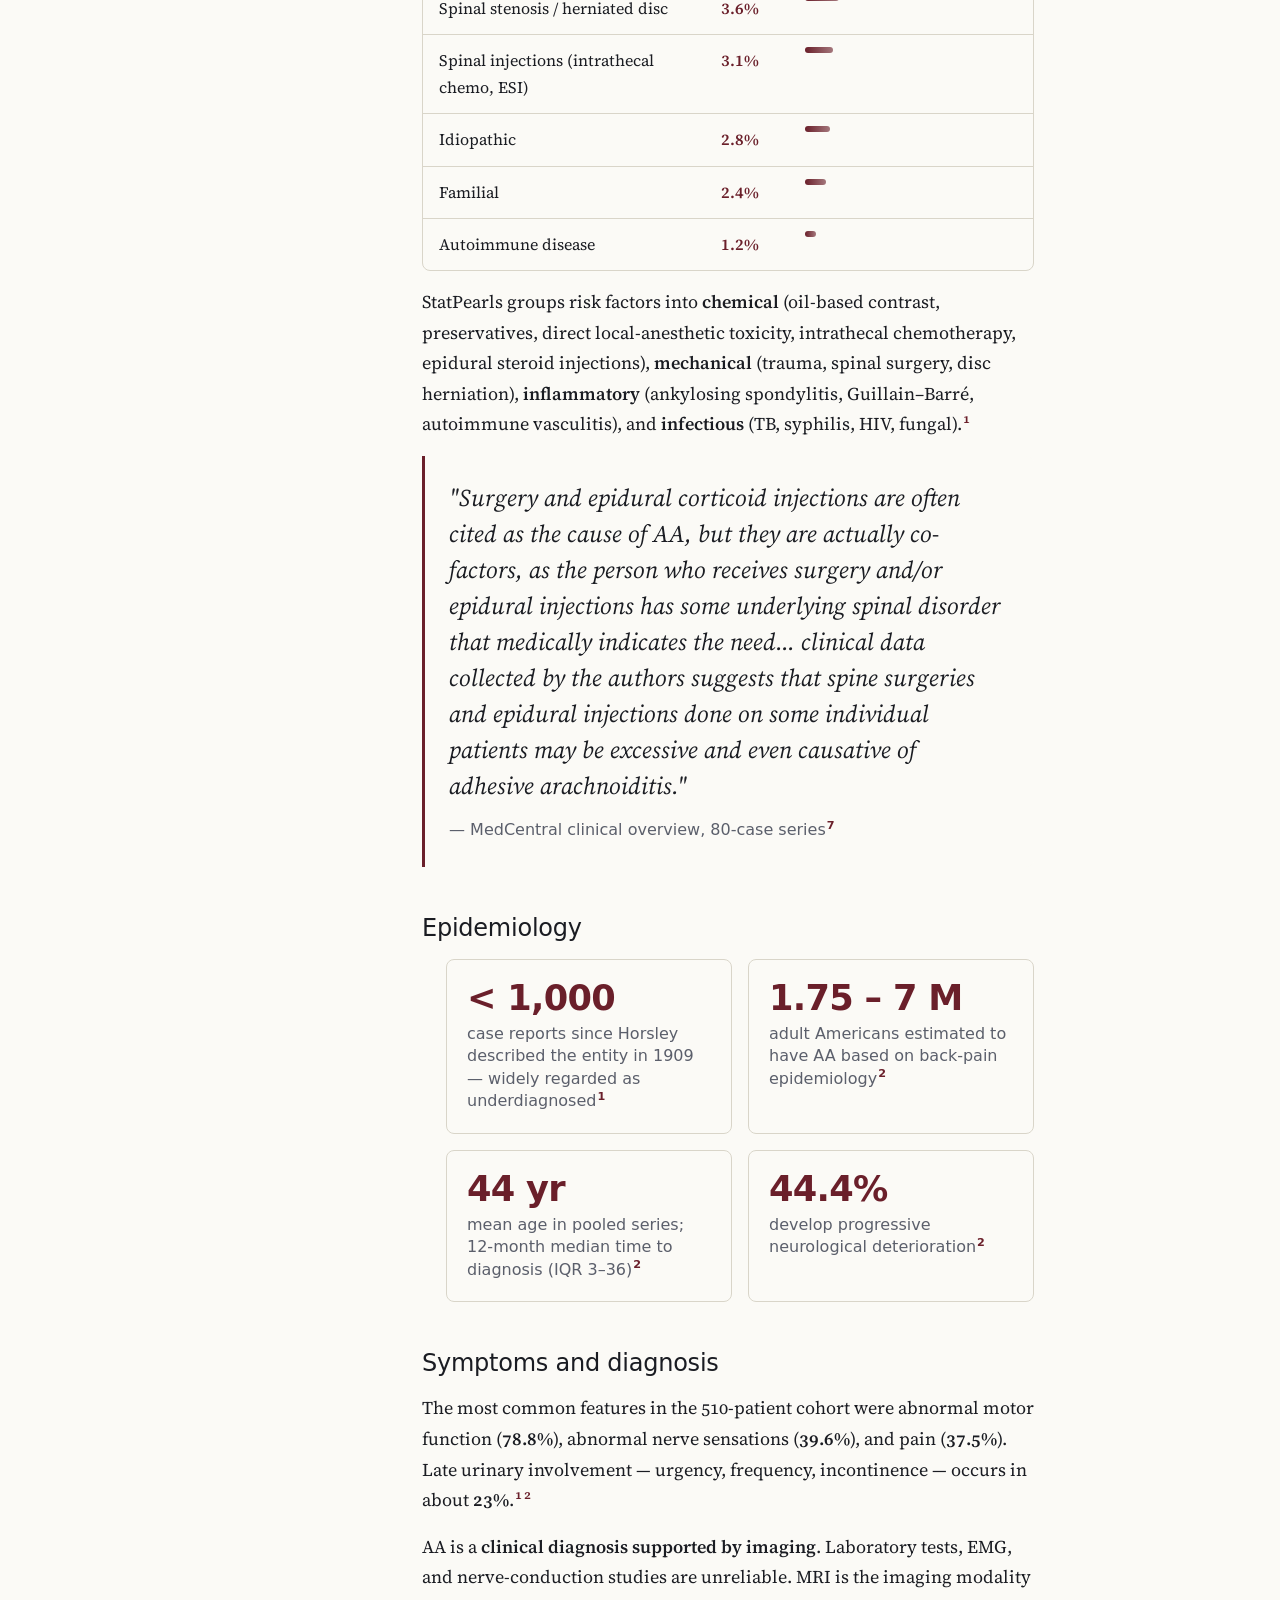
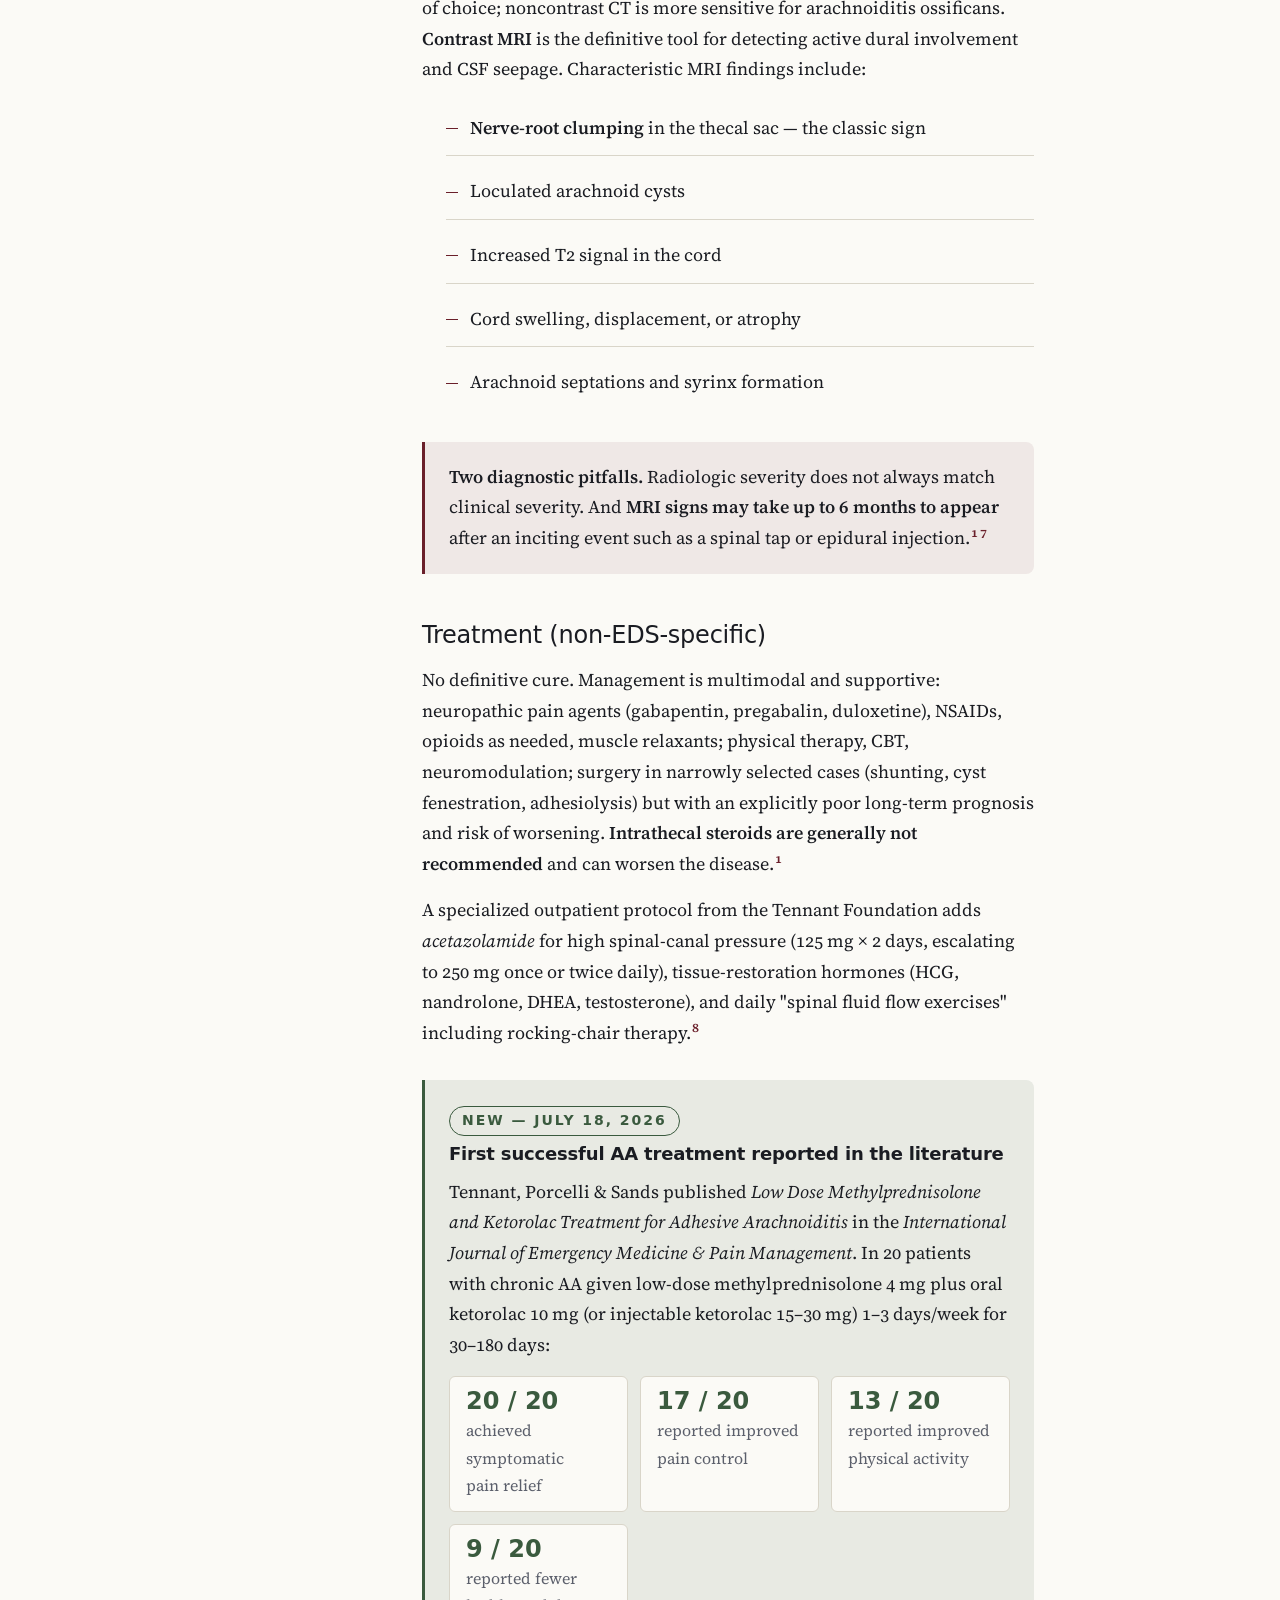
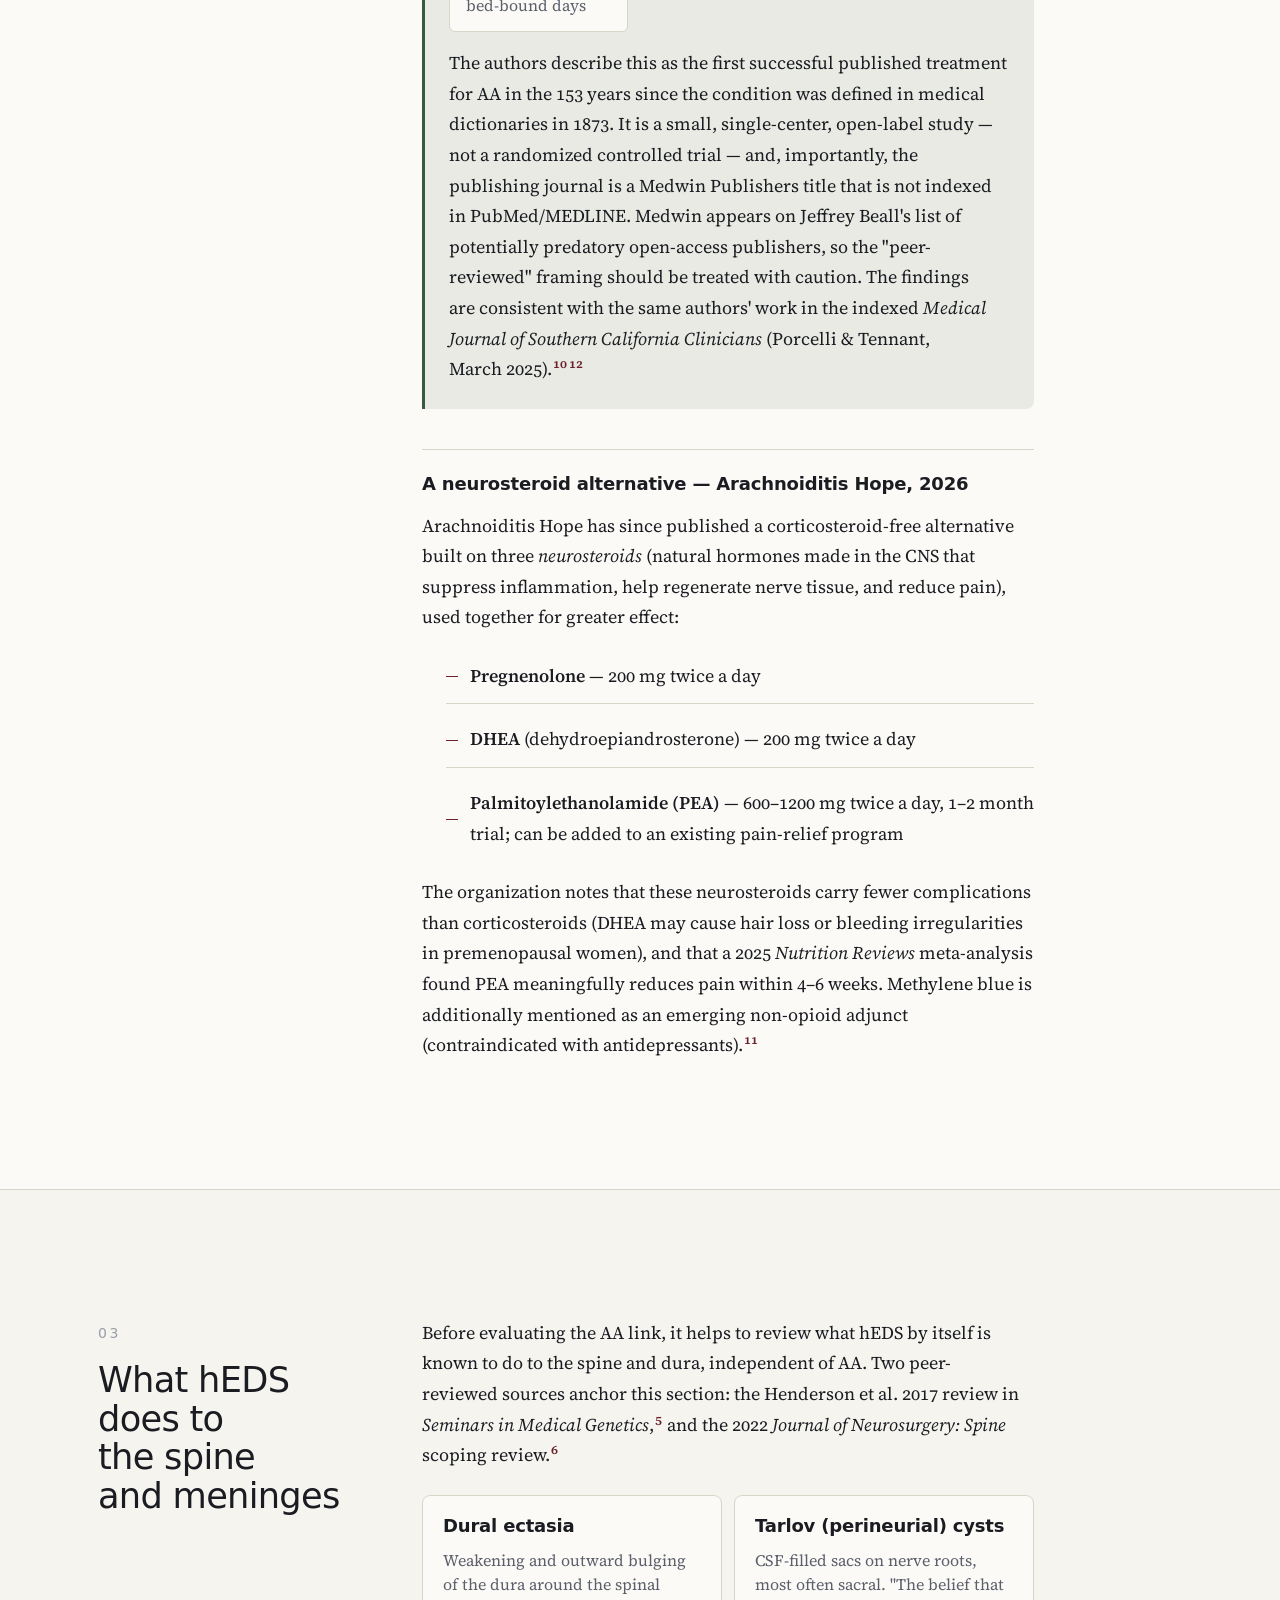
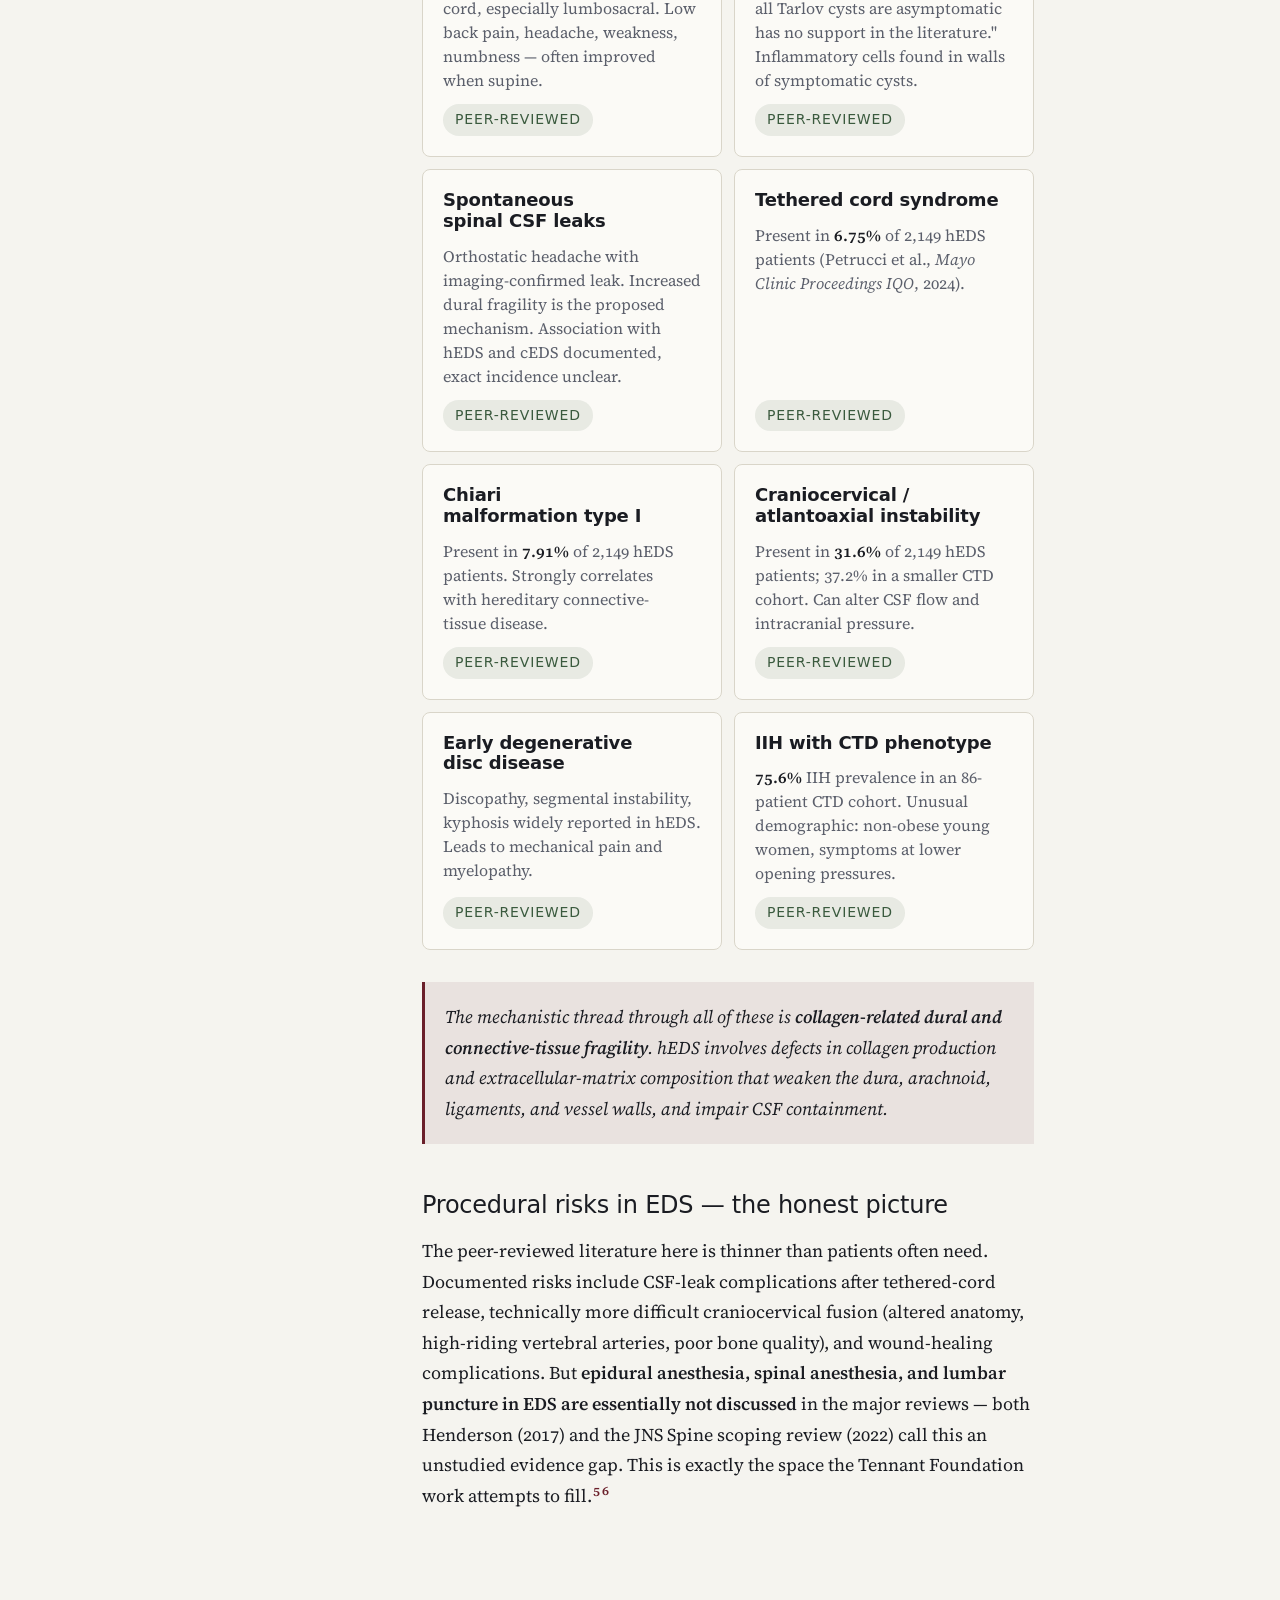
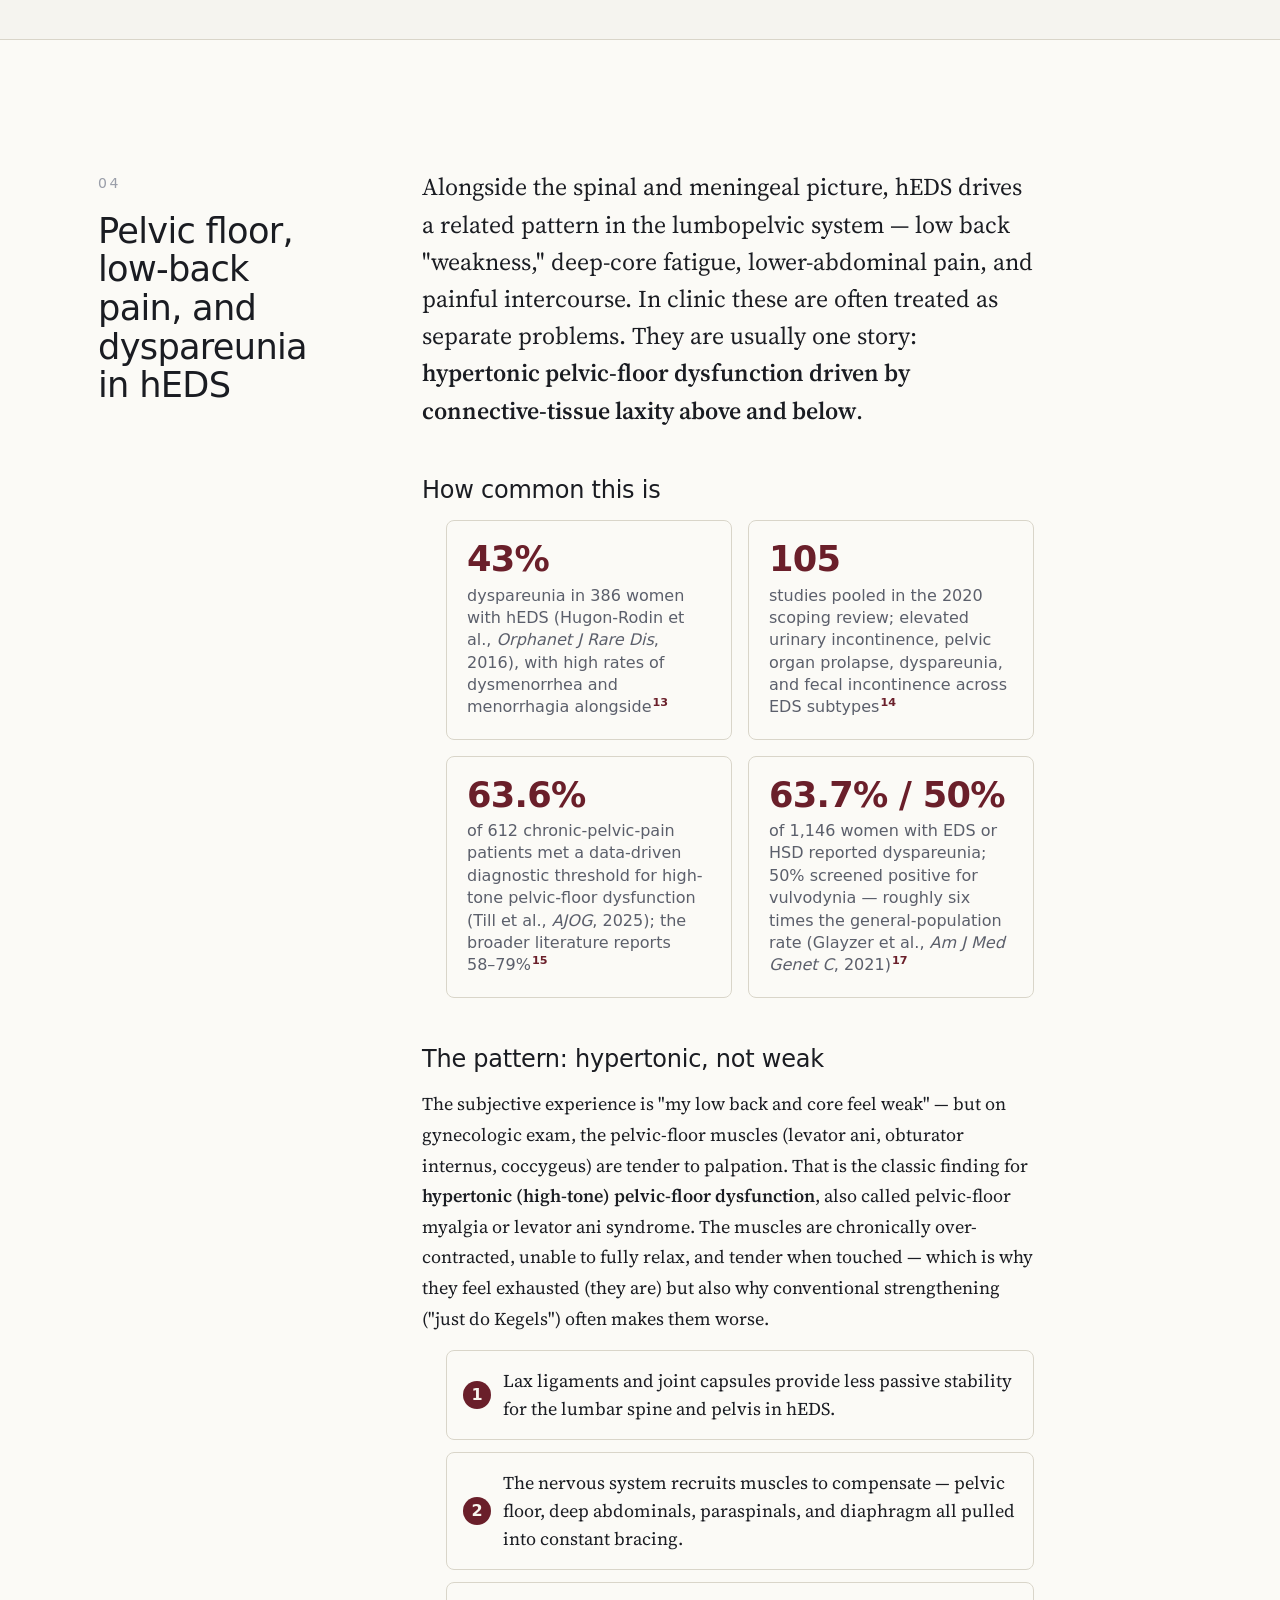
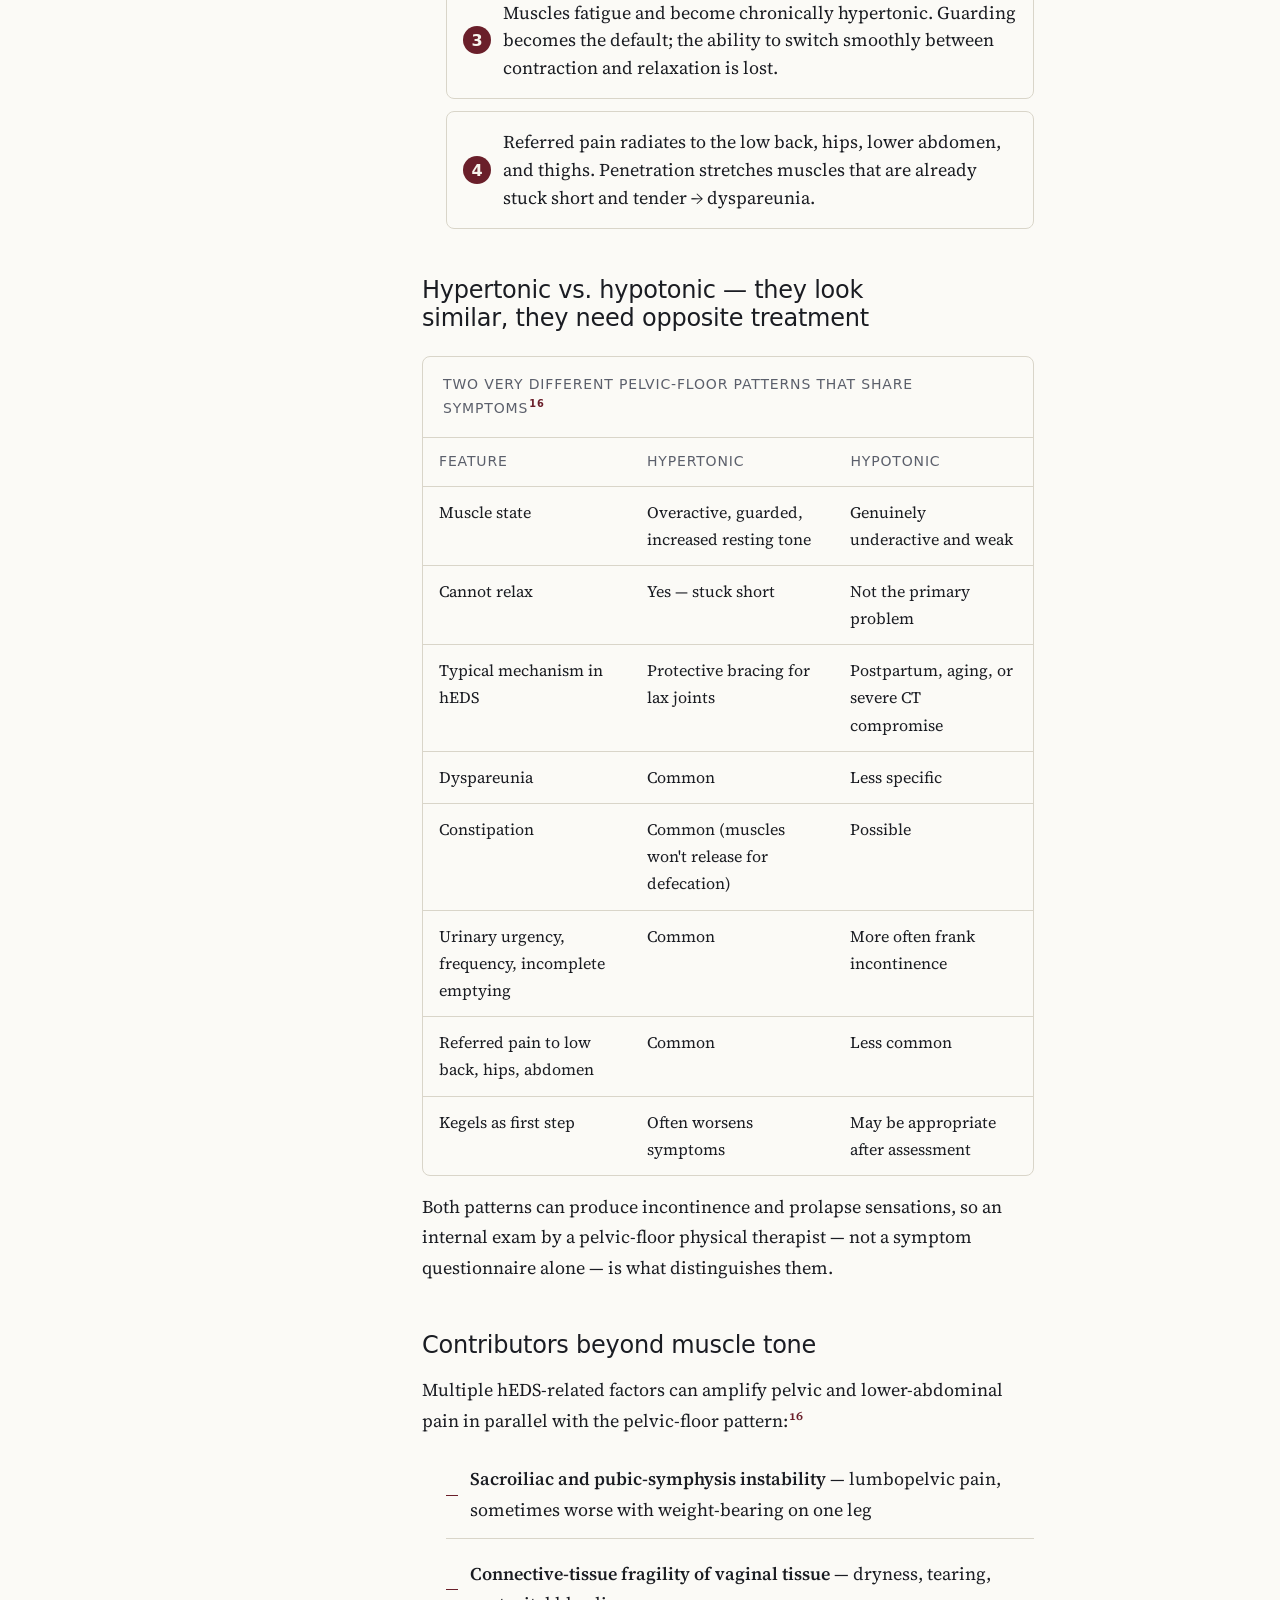
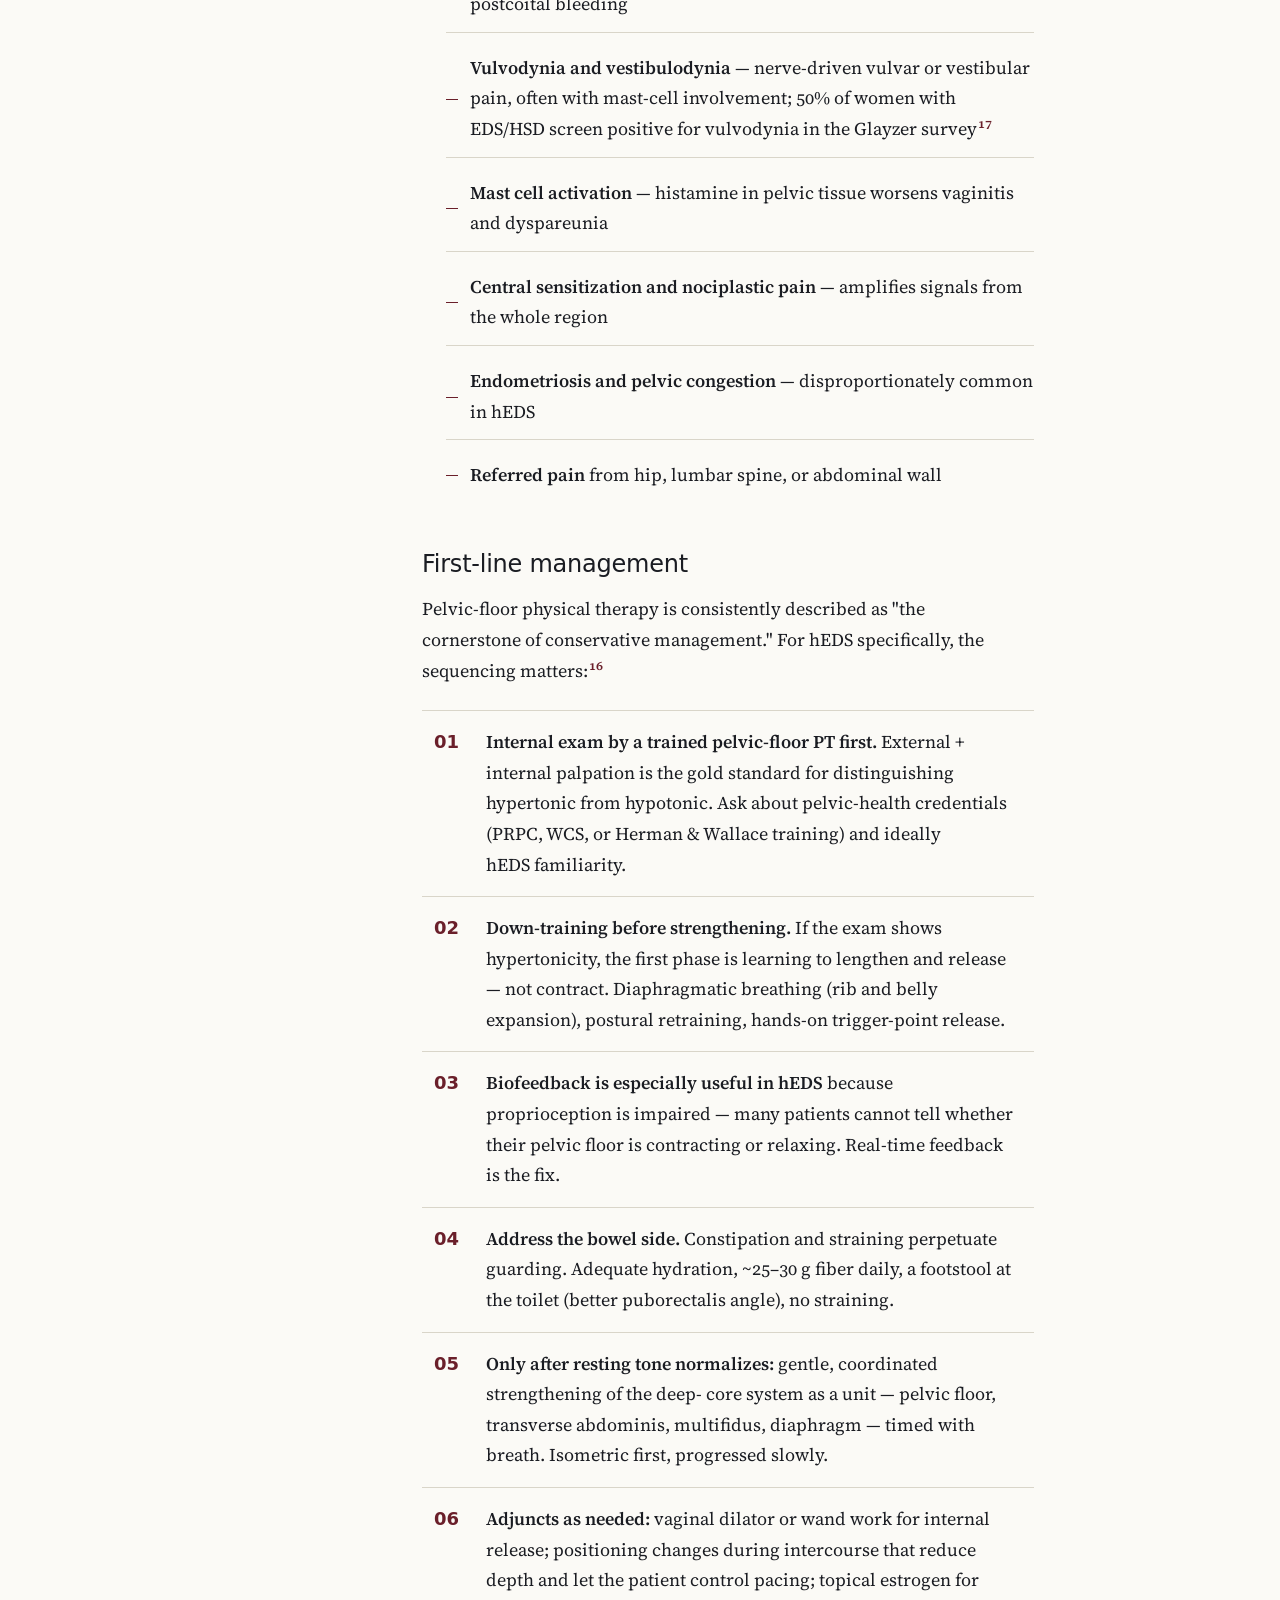
==== commit b3b88355: "Make the site installable as a home-screen app (PWA) Adds a web app manifest, app icons rendered fro" ====
--- a/index.html
+++ b/index.html
@@ -26,7 +26,14 @@
     <link rel="stylesheet" href="./base.css" />
     <link rel="stylesheet" href="./style.css" />
     <link rel="icon" type="image/svg+xml" href="./favicon.svg" />
-  </head>
+  <link rel="manifest" href="manifest.webmanifest" />
+<link rel="apple-touch-icon" href="apple-touch-icon.png" />
+<meta name="theme-color" content="#6a1f2a" />
+<meta name="apple-mobile-web-app-capable" content="yes" />
+<meta name="apple-mobile-web-app-status-bar-style" content="black-translucent" />
+<meta name="apple-mobile-web-app-title" content="AA + hEDS" />
+<script>if("serviceWorker" in navigator){addEventListener("load",()=>{navigator.serviceWorker.register("sw.js").catch(()=>{})})}</script>
+</head>
   <body>
     <a href="#main" class="skip-link">Skip to content</a>
 
